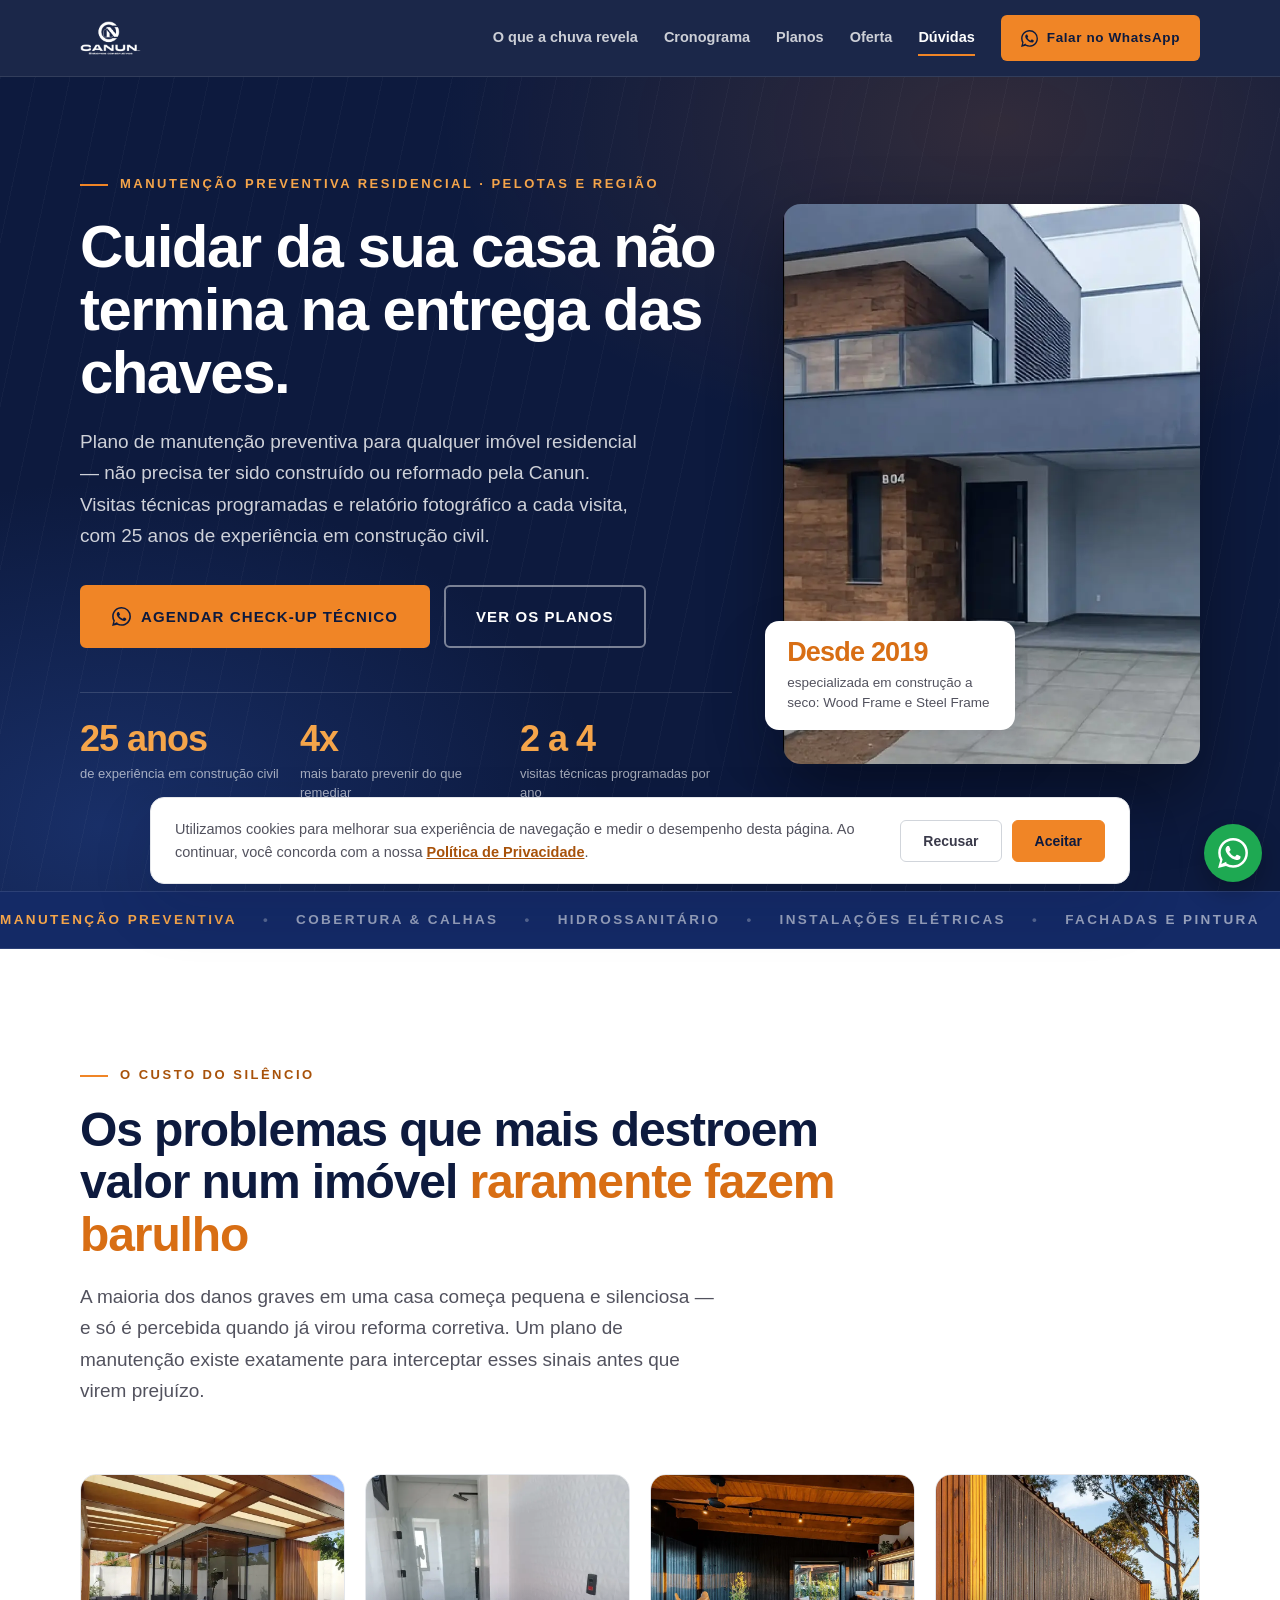
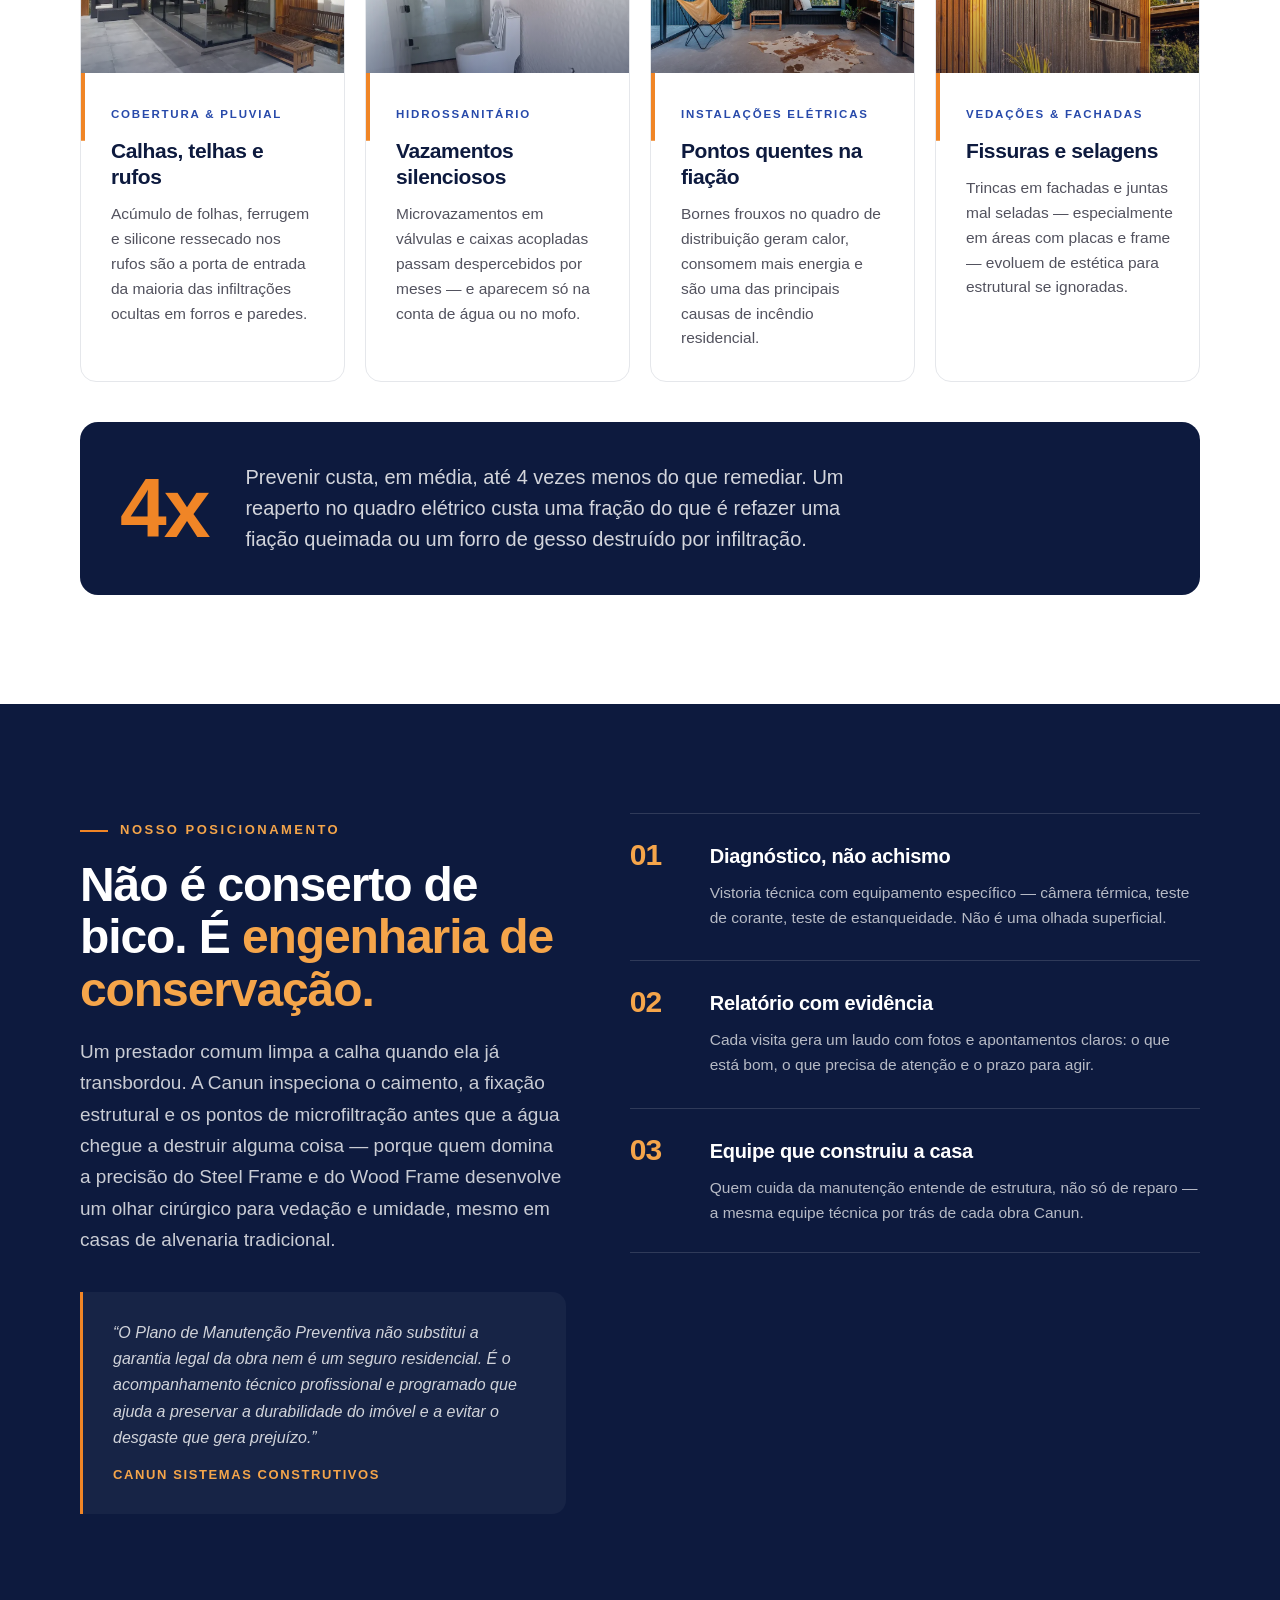
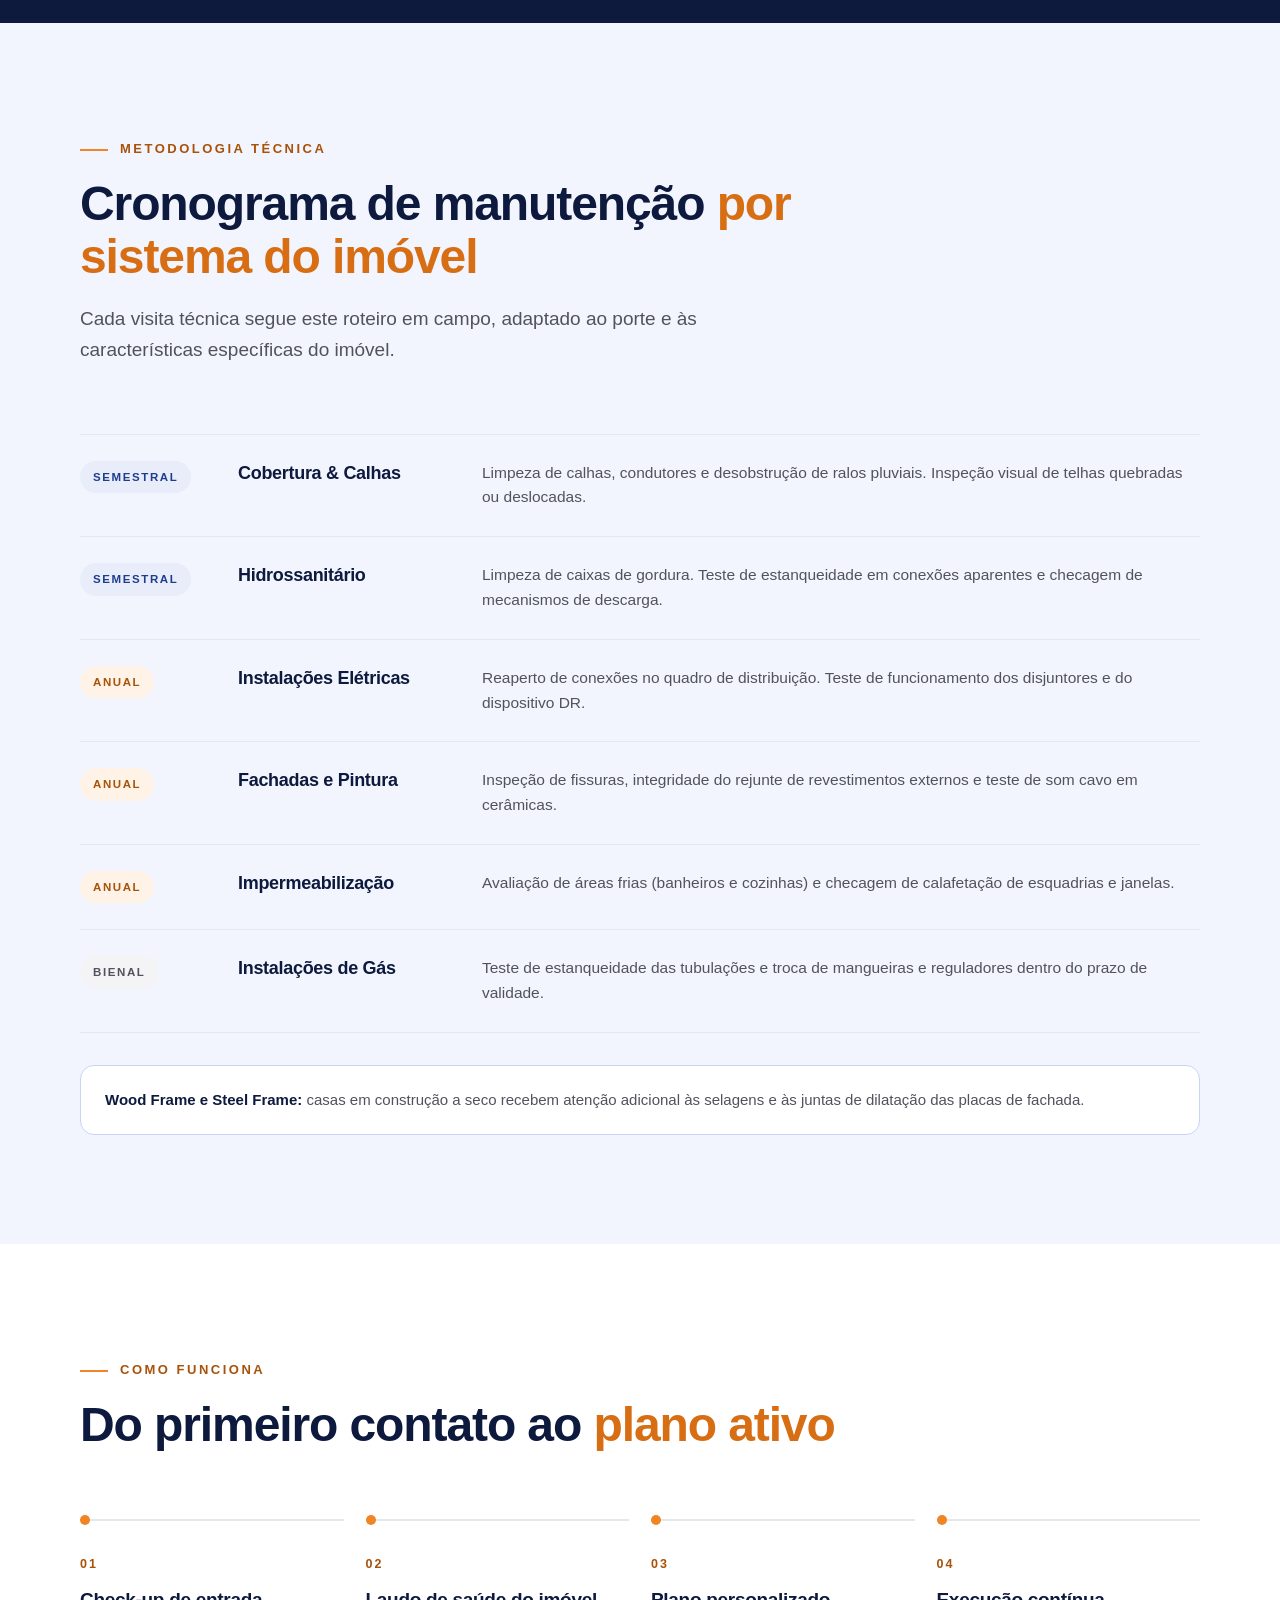
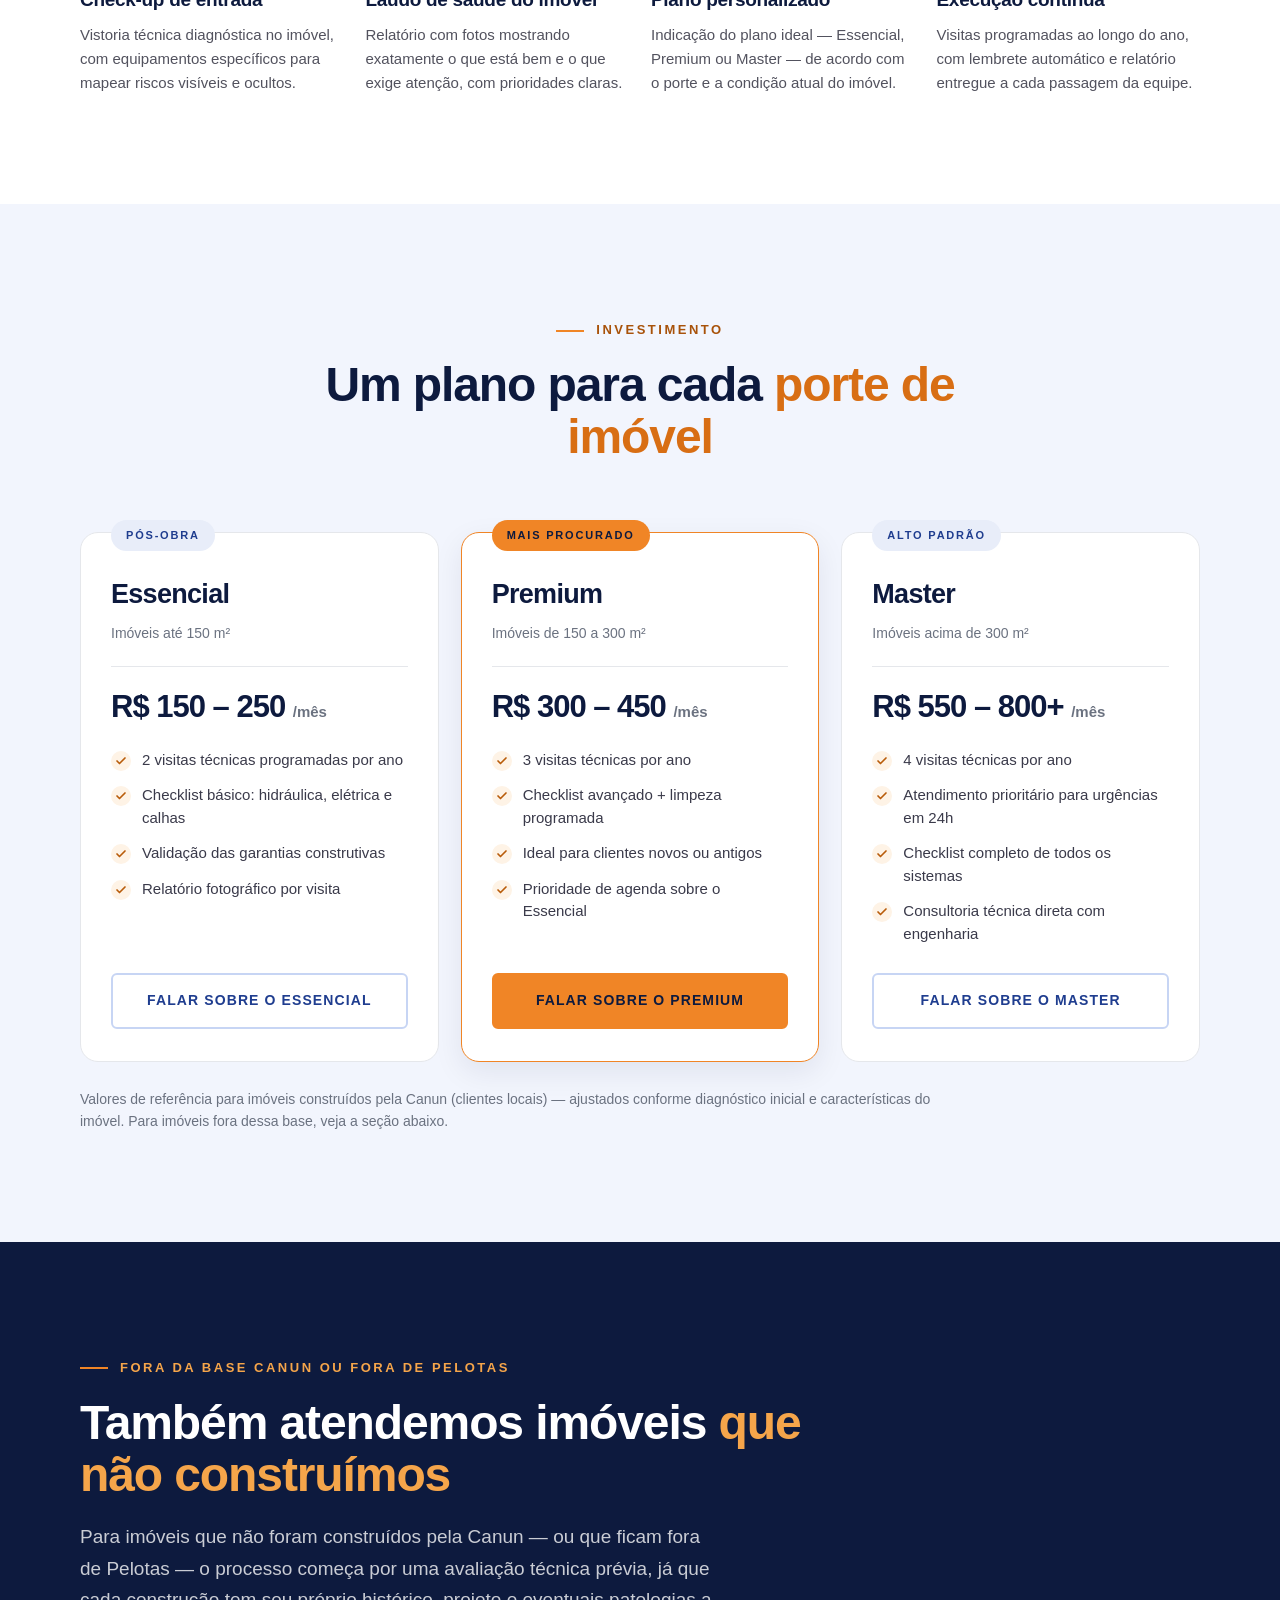
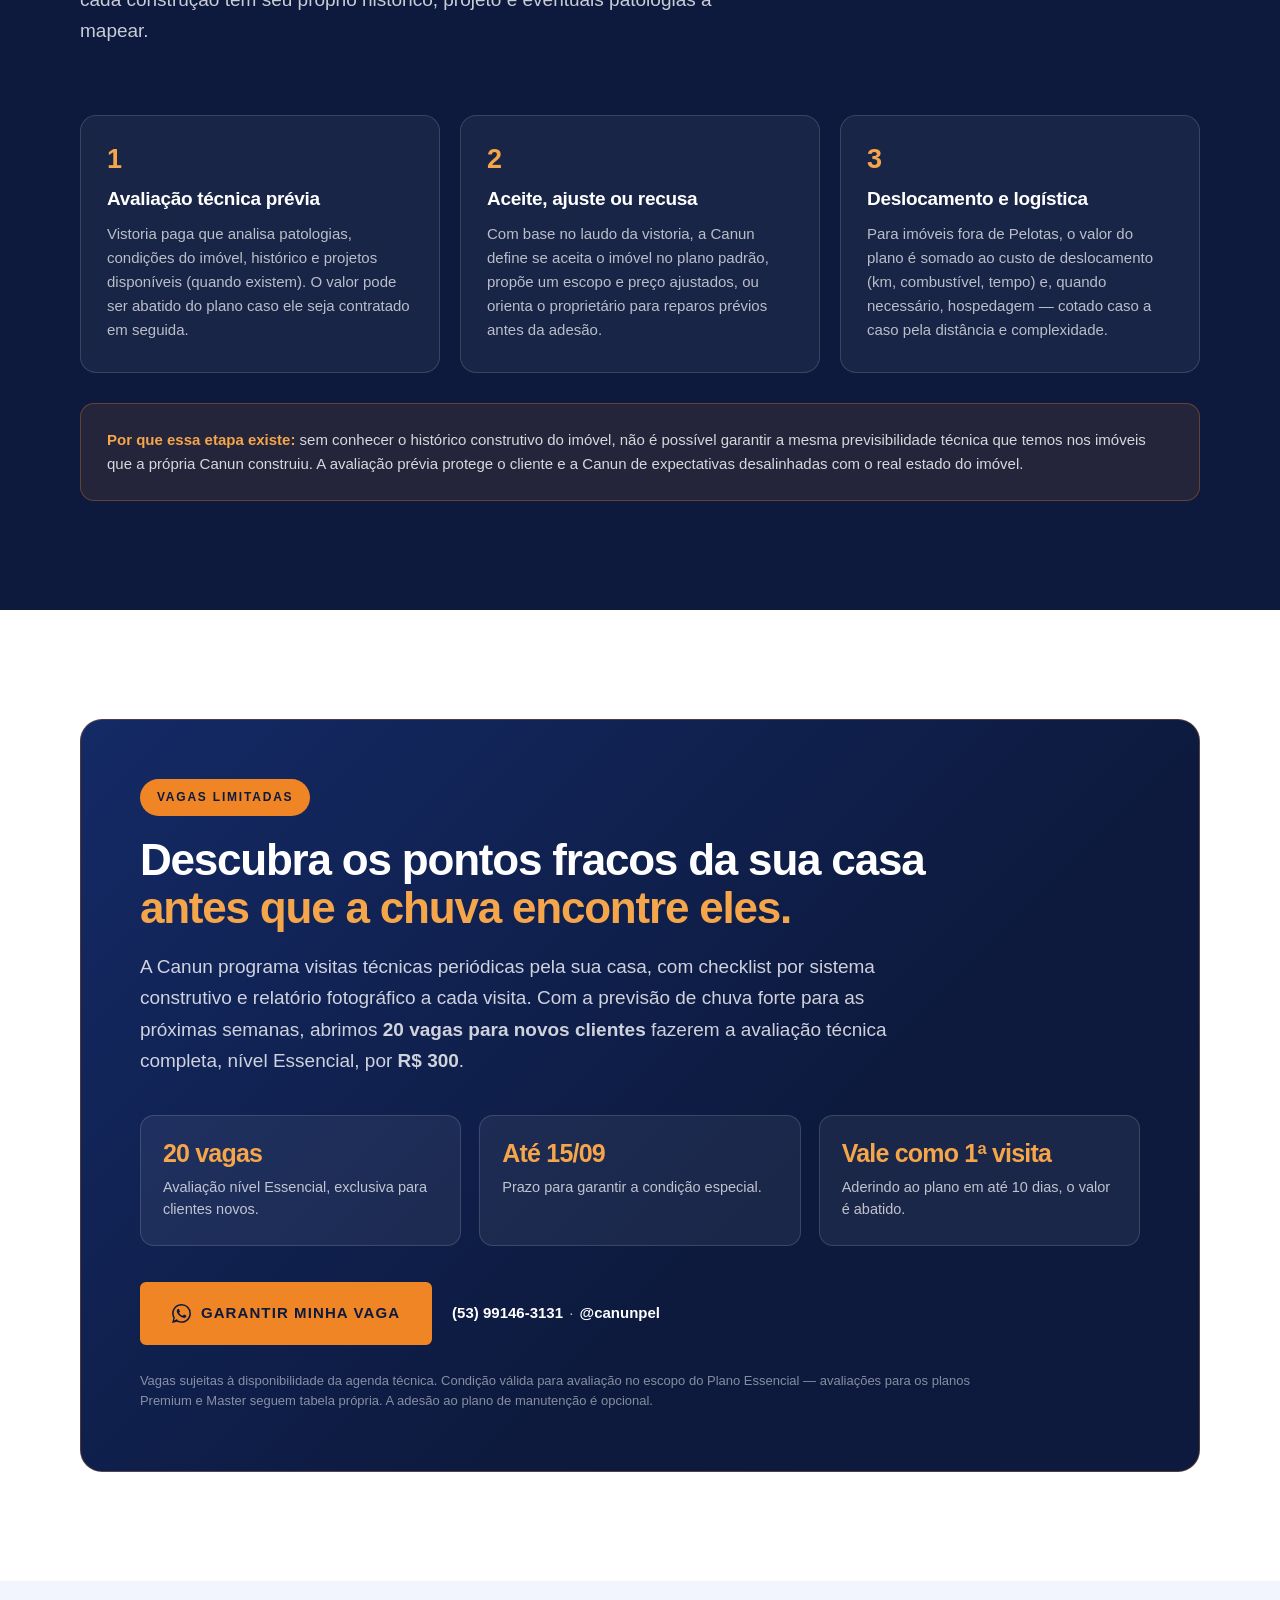
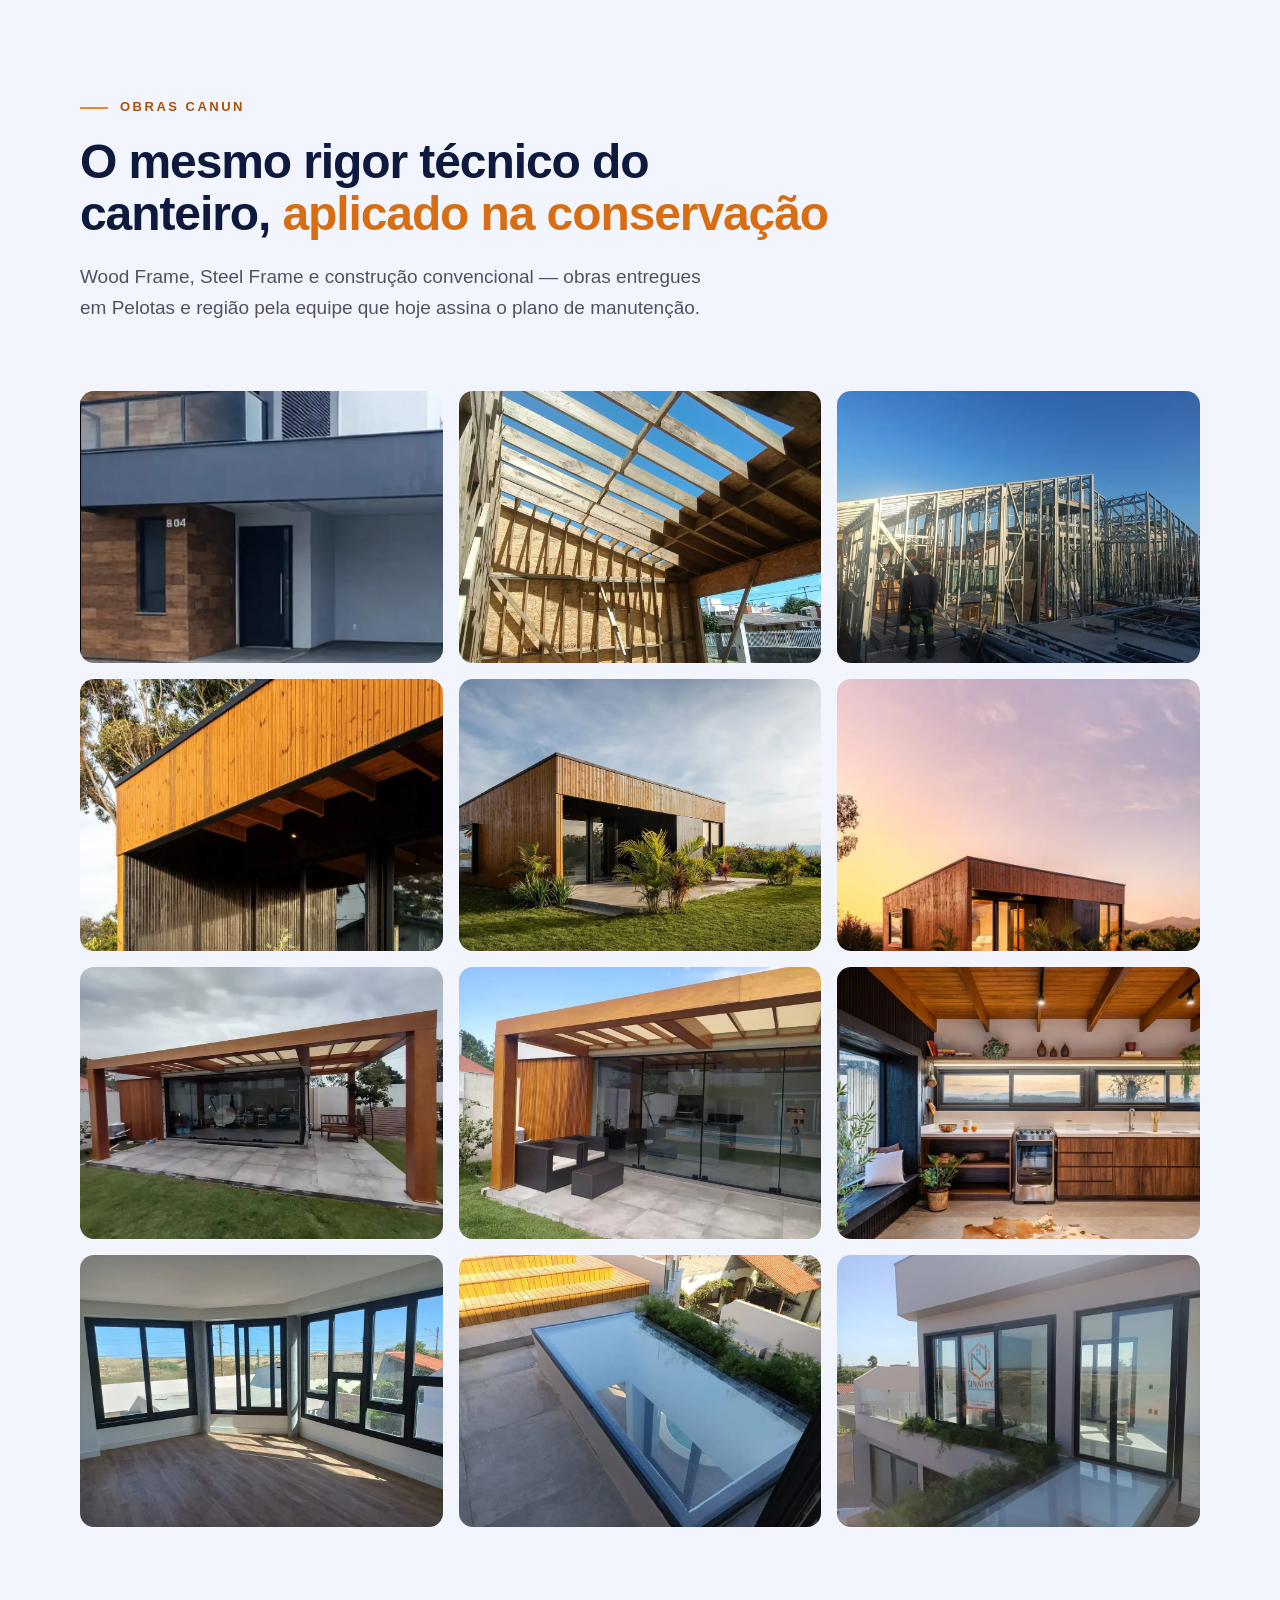
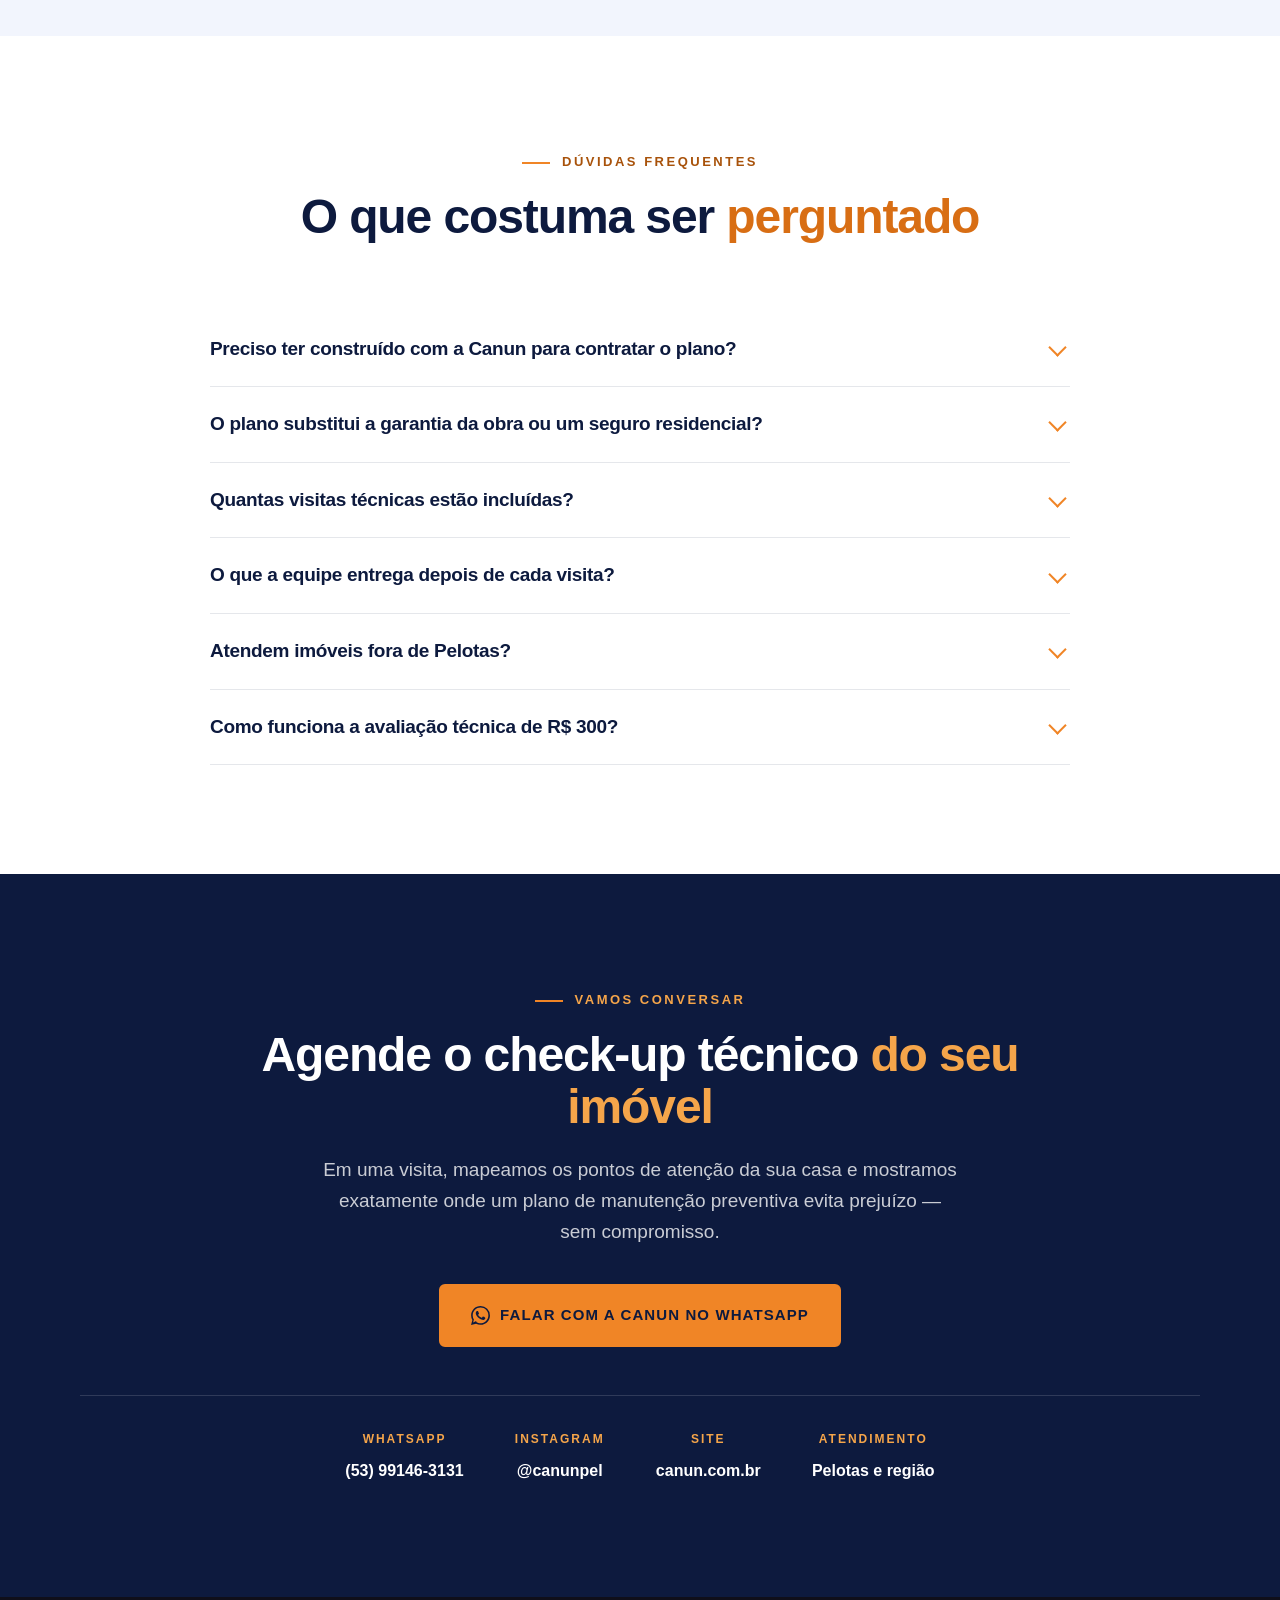
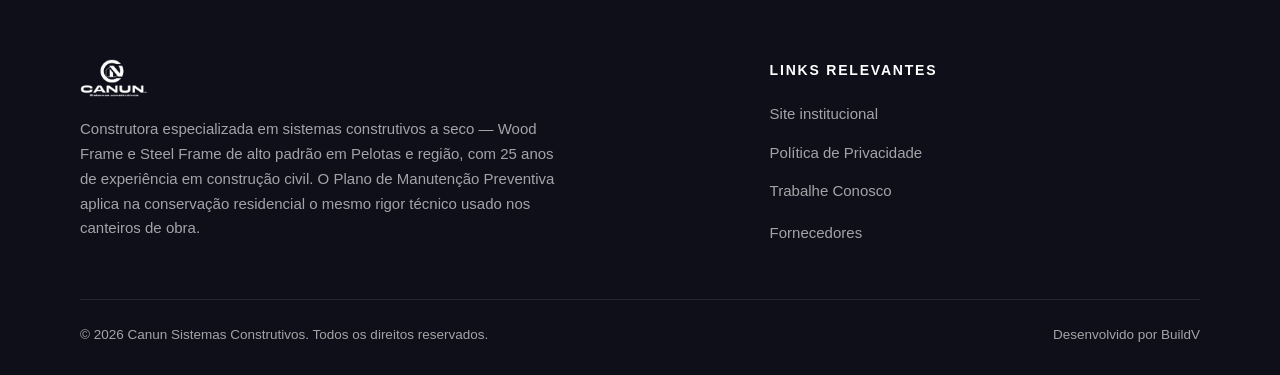
==== deploy-vercel/index.html @ fee23304 "mark-III" ====
<!DOCTYPE html>
<html lang="pt-BR">
<head>
<meta charset="UTF-8">
<meta name="viewport" content="width=device-width, initial-scale=1.0">
<title>Manutenção Preventiva Residencial | Canun Sistemas Construtivos — Pelotas/RS</title>
<meta name="description" content="Plano de manutenção preventiva residencial em Pelotas e região: visitas técnicas programadas, checklist por sistema construtivo e relatório fotográfico a cada visita. Para qualquer imóvel — construído pela Canun ou não.">
<link rel="canonical" href="https://canun.com.br/manutencao-preventiva/">
<meta name="robots" content="index, follow">
<meta property="og:type" content="website">
<meta property="og:title" content="Manutenção Preventiva Residencial | Canun Sistemas Construtivos">
<meta property="og:description" content="Cuidar da sua casa não termina na entrega das chaves. Visitas técnicas programadas e relatório fotográfico a cada visita, com 25 anos de experiência em construção civil.">
<meta property="og:image" content="assets/img/hero-casa-moderna.webp">
<meta property="og:locale" content="pt_BR">
<meta name="theme-color" content="#0D1A3E">
<link rel="icon" href="assets/logo_canun.png">
<link rel="stylesheet" href="styles.css?v=1">
<!-- ⚠️ PENDÊNCIA: GTM da LP. Confirmar com o cliente se usa o mesmo container do site
     institucional (GTM-WD7GJQPC) ou um novo. Ver PROJETO.md → pendências. -->
</head>
<body>

<a class="skip-link" href="#conteudo">Pular para o conteúdo</a>

<div class="scroll-progress" id="scrollProgress"></div>

<!-- ============================ HEADER ============================ -->
<header class="header">
  <div class="container header__inner">
    <a href="#top" class="header__logo" aria-label="Canun Sistemas Construtivos — início da página">
      <img src="assets/logo_canun_white.png" alt="Canun Sistemas Construtivos" width="150" height="34">
    </a>
    <nav class="nav" id="nav" aria-label="Navegação da página">
      <a href="#riscos">O que a chuva revela</a>
      <a href="#cronograma">Cronograma</a>
      <a href="#planos">Planos</a>
      <a href="#oferta">Oferta</a>
      <a href="#faq">Dúvidas</a>
    </nav>
    <a class="header__cta" href="https://wa.me/5553991463131?text=Ol%C3%A1%2C%20quero%20saber%20mais%20sobre%20o%20Plano%20de%20Manuten%C3%A7%C3%A3o%20Preventiva%20da%20Canun." target="_blank" rel="noopener">
      <svg viewBox="0 0 24 24" fill="currentColor" aria-hidden="true"><path d="M.057 24l1.687-6.163a11.867 11.867 0 01-1.587-5.945C.16 5.335 5.495 0 12.05 0a11.82 11.82 0 018.413 3.488 11.82 11.82 0 013.48 8.414c-.003 6.557-5.338 11.892-11.893 11.892a11.9 11.9 0 01-5.688-1.448L.057 24zm6.597-3.807c1.676.995 3.276 1.591 5.392 1.592 5.448 0 9.886-4.434 9.889-9.885.002-5.462-4.415-9.89-9.881-9.892-5.452 0-9.887 4.434-9.889 9.884a9.86 9.86 0 001.51 5.26l-.999 3.648 3.978-1.715zm11.387-5.464c-.074-.124-.272-.198-.57-.347-.297-.149-1.758-.868-2.031-.967-.272-.099-.47-.149-.669.149-.198.297-.768.967-.941 1.165-.173.198-.347.223-.644.074-.297-.149-1.255-.462-2.39-1.475-.883-.788-1.48-1.761-1.653-2.059-.173-.297-.018-.458.13-.606.134-.133.297-.347.446-.521.151-.172.2-.296.3-.495.099-.198.05-.372-.025-.521-.075-.148-.669-1.611-.916-2.206-.242-.579-.487-.501-.669-.51l-.57-.01c-.198 0-.52.074-.792.372s-1.04 1.016-1.04 2.479 1.065 2.876 1.213 3.074c.149.198 2.095 3.2 5.076 4.487.709.306 1.263.489 1.694.626.712.226 1.36.194 1.872.118.571-.085 1.758-.719 2.006-1.413.248-.695.248-1.29.173-1.414z"/></svg>
      Falar no WhatsApp
    </a>
    <button class="burger" id="burger" aria-label="Abrir menu" aria-expanded="false" aria-controls="mobileMenu"><span></span><span></span><span></span></button>
  </div>
</header>

<div class="menu-backdrop" id="menuBackdrop" hidden></div>
<nav class="mobile-menu" id="mobileMenu" aria-label="Menu mobile">
  <a href="#riscos">O que a chuva revela</a>
  <a href="#cronograma">Cronograma técnico</a>
  <a href="#processo">Como funciona</a>
  <a href="#planos">Planos</a>
  <a href="#oferta">Oferta</a>
  <a href="#obras">Obras</a>
  <a href="#faq">Dúvidas</a>
  <a class="btn btn--primary" href="https://wa.me/5553991463131?text=Ol%C3%A1%2C%20quero%20saber%20mais%20sobre%20o%20Plano%20de%20Manuten%C3%A7%C3%A3o%20Preventiva%20da%20Canun." target="_blank" rel="noopener">
    <svg viewBox="0 0 24 24" fill="currentColor" aria-hidden="true"><path d="M.057 24l1.687-6.163a11.867 11.867 0 01-1.587-5.945C.16 5.335 5.495 0 12.05 0a11.82 11.82 0 018.413 3.488 11.82 11.82 0 013.48 8.414c-.003 6.557-5.338 11.892-11.893 11.892a11.9 11.9 0 01-5.688-1.448L.057 24zm6.597-3.807c1.676.995 3.276 1.591 5.392 1.592 5.448 0 9.886-4.434 9.889-9.885.002-5.462-4.415-9.89-9.881-9.892-5.452 0-9.887 4.434-9.889 9.884a9.86 9.86 0 001.51 5.26l-.999 3.648 3.978-1.715zm11.387-5.464c-.074-.124-.272-.198-.57-.347-.297-.149-1.758-.868-2.031-.967-.272-.099-.47-.149-.669.149-.198.297-.768.967-.941 1.165-.173.198-.347.223-.644.074-.297-.149-1.255-.462-2.39-1.475-.883-.788-1.48-1.761-1.653-2.059-.173-.297-.018-.458.13-.606.134-.133.297-.347.446-.521.151-.172.2-.296.3-.495.099-.198.05-.372-.025-.521-.075-.148-.669-1.611-.916-2.206-.242-.579-.487-.501-.669-.51l-.57-.01c-.198 0-.52.074-.792.372s-1.04 1.016-1.04 2.479 1.065 2.876 1.213 3.074c.149.198 2.095 3.2 5.076 4.487.709.306 1.263.489 1.694.626.712.226 1.36.194 1.872.118.571-.085 1.758-.719 2.006-1.413.248-.695.248-1.29.173-1.414z"/></svg>
    Falar no WhatsApp
  </a>
</nav>

<main id="conteudo">

<!-- ============================ HERO ============================ -->
<section class="hero" id="top">
  <div class="hero__rain" aria-hidden="true"></div>
  <div class="container hero__inner">
    <div class="hero__content">
      <span class="eyebrow reveal">Manutenção Preventiva Residencial · Pelotas e Região</span>
      <h1 class="reveal" data-delay="1">Cuidar da sua casa <span class="accent">não termina na entrega das chaves.</span></h1>
      <p class="hero__sub reveal" data-delay="2">Plano de manutenção preventiva para qualquer imóvel residencial — não precisa ter sido construído ou reformado pela Canun. Visitas técnicas programadas e relatório fotográfico a cada visita, com 25 anos de experiência em construção civil.</p>
      <div class="hero__actions reveal" data-delay="3">
        <a class="btn btn--primary btn--lg" href="https://wa.me/5553991463131?text=Ol%C3%A1%2C%20quero%20agendar%20o%20check-up%20t%C3%A9cnico%20do%20meu%20im%C3%B3vel%20com%20a%20Canun." target="_blank" rel="noopener">
          <svg viewBox="0 0 24 24" fill="currentColor" aria-hidden="true"><path d="M.057 24l1.687-6.163a11.867 11.867 0 01-1.587-5.945C.16 5.335 5.495 0 12.05 0a11.82 11.82 0 018.413 3.488 11.82 11.82 0 013.48 8.414c-.003 6.557-5.338 11.892-11.893 11.892a11.9 11.9 0 01-5.688-1.448L.057 24zm6.597-3.807c1.676.995 3.276 1.591 5.392 1.592 5.448 0 9.886-4.434 9.889-9.885.002-5.462-4.415-9.89-9.881-9.892-5.452 0-9.887 4.434-9.889 9.884a9.86 9.86 0 001.51 5.26l-.999 3.648 3.978-1.715zm11.387-5.464c-.074-.124-.272-.198-.57-.347-.297-.149-1.758-.868-2.031-.967-.272-.099-.47-.149-.669.149-.198.297-.768.967-.941 1.165-.173.198-.347.223-.644.074-.297-.149-1.255-.462-2.39-1.475-.883-.788-1.48-1.761-1.653-2.059-.173-.297-.018-.458.13-.606.134-.133.297-.347.446-.521.151-.172.2-.296.3-.495.099-.198.05-.372-.025-.521-.075-.148-.669-1.611-.916-2.206-.242-.579-.487-.501-.669-.51l-.57-.01c-.198 0-.52.074-.792.372s-1.04 1.016-1.04 2.479 1.065 2.876 1.213 3.074c.149.198 2.095 3.2 5.076 4.487.709.306 1.263.489 1.694.626.712.226 1.36.194 1.872.118.571-.085 1.758-.719 2.006-1.413.248-.695.248-1.29.173-1.414z"/></svg>
          Agendar check-up técnico
        </a>
        <a class="btn btn--ghost btn--lg" href="#planos">Ver os planos</a>
      </div>
      <div class="hero__metrics reveal" data-delay="4">
        <div class="metric"><b>25 anos</b><span>de experiência em construção civil</span></div>
        <div class="metric"><b>4x</b><span>mais barato prevenir do que remediar</span></div>
        <div class="metric"><b>2 a 4</b><span>visitas técnicas programadas por ano</span></div>
      </div>
    </div>
    <div class="hero__media reveal" data-delay="2">
      <img src="assets/img/hero-casa-moderna.webp" alt="Residência de alto padrão entregue pela Canun em Pelotas, com fachada em madeira e concreto" width="796" height="1250" fetchpriority="high" decoding="async">
      <div class="hero__badge">
        <b>Desde 2019</b>
        <span>especializada em construção a seco: Wood Frame e Steel Frame</span>
      </div>
    </div>
  </div>
</section>

<!-- ============================ MARQUEE ============================ -->
<div class="marquee" aria-hidden="true">
  <div class="marquee__track">
    <span class="solid">Manutenção Preventiva</span><span class="dot">•</span><span>Cobertura &amp; Calhas</span><span class="dot">•</span><span>Hidrossanitário</span><span class="dot">•</span><span>Instalações Elétricas</span><span class="dot">•</span><span>Fachadas e Pintura</span><span class="dot">•</span><span>Impermeabilização</span><span class="dot">•</span><span>Instalações de Gás</span><span class="dot">•</span>
    <span class="solid">Manutenção Preventiva</span><span class="dot">•</span><span>Cobertura &amp; Calhas</span><span class="dot">•</span><span>Hidrossanitário</span><span class="dot">•</span><span>Instalações Elétricas</span><span class="dot">•</span><span>Fachadas e Pintura</span><span class="dot">•</span><span>Impermeabilização</span><span class="dot">•</span><span>Instalações de Gás</span><span class="dot">•</span>
  </div>
</div>

<!-- ============================ RISCOS (1) ============================ -->
<section class="section" id="riscos">
  <div class="container">
    <div class="section-head reveal">
      <span class="eyebrow">O custo do silêncio</span>
      <h2 class="h2">Os problemas que mais destroem valor num imóvel <span class="accent">raramente fazem barulho</span></h2>
      <p class="lead">A maioria dos danos graves em uma casa começa pequena e silenciosa — e só é percebida quando já virou reforma corretiva. Um plano de manutenção existe exatamente para interceptar esses sinais antes que virem prejuízo.</p>
    </div>
    <div class="risk-grid">
      <article class="risk reveal">
        <div class="risk__media"><img src="assets/img/risco-cobertura.webp" alt="Cobertura com estrutura de vigas aparentes e telhado translúcido em obra da Canun" loading="lazy" decoding="async" width="900" height="675"></div>
        <div class="risk__body">
          <span class="risk__tag">Cobertura &amp; Pluvial</span>
          <h3>Calhas, telhas e rufos</h3>
          <p>Acúmulo de folhas, ferrugem e silicone ressecado nos rufos são a porta de entrada da maioria das infiltrações ocultas em forros e paredes.</p>
        </div>
      </article>
      <article class="risk reveal" data-delay="1">
        <div class="risk__media"><img src="assets/img/risco-hidrossanitario.webp" alt="Banheiro em obra entregue pela Canun — área fria sujeita a microvazamentos" loading="lazy" decoding="async" width="900" height="675"></div>
        <div class="risk__body">
          <span class="risk__tag">Hidrossanitário</span>
          <h3>Vazamentos silenciosos</h3>
          <p>Microvazamentos em válvulas e caixas acopladas passam despercebidos por meses — e aparecem só na conta de água ou no mofo.</p>
        </div>
      </article>
      <article class="risk reveal" data-delay="2">
        <div class="risk__media"><img src="assets/img/risco-eletrica.webp" alt="Forro de madeira com trilho de iluminação em residência entregue pela Canun" loading="lazy" decoding="async" width="900" height="675"></div>
        <div class="risk__body">
          <span class="risk__tag">Instalações Elétricas</span>
          <h3>Pontos quentes na fiação</h3>
          <p>Bornes frouxos no quadro de distribuição geram calor, consomem mais energia e são uma das principais causas de incêndio residencial.</p>
        </div>
      </article>
      <article class="risk reveal" data-delay="3">
        <div class="risk__media"><img src="assets/img/risco-fachada.webp" alt="Fachada ripada em madeira com juntas e selagens expostas ao tempo" loading="lazy" decoding="async" width="900" height="675"></div>
        <div class="risk__body">
          <span class="risk__tag">Vedações &amp; Fachadas</span>
          <h3>Fissuras e selagens</h3>
          <p>Trincas em fachadas e juntas mal seladas — especialmente em áreas com placas e frame — evoluem de estética para estrutural se ignoradas.</p>
        </div>
      </article>
    </div>
    <div class="stat-band reveal">
      <span class="stat-band__num" data-count="4" data-suffix="x">4x</span>
      <p>Prevenir custa, em média, até 4 vezes menos do que remediar. Um reaperto no quadro elétrico custa uma fração do que é refazer uma fiação queimada ou um forro de gesso destruído por infiltração.</p>
    </div>
  </div>
</section>

<!-- ============================ POSICIONAMENTO (2) ============================ -->
<section class="section section--dark" id="posicionamento">
  <div class="container">
    <div class="pos-layout">
      <div class="reveal">
        <span class="eyebrow">Nosso posicionamento</span>
        <h2 class="h2">Não é conserto de bico. É <span class="accent">engenharia de conservação.</span></h2>
        <p class="lead">Um prestador comum limpa a calha quando ela já transbordou. A Canun inspeciona o caimento, a fixação estrutural e os pontos de microfiltração antes que a água chegue a destruir alguma coisa — porque quem domina a precisão do Steel Frame e do Wood Frame desenvolve um olhar cirúrgico para vedação e umidade, mesmo em casas de alvenaria tradicional.</p>
        <div class="quote">
          <p>“O Plano de Manutenção Preventiva não substitui a garantia legal da obra nem é um seguro residencial. É o acompanhamento técnico profissional e programado que ajuda a preservar a durabilidade do imóvel e a evitar o desgaste que gera prejuízo.”</p>
          <cite>Canun Sistemas Construtivos</cite>
        </div>
      </div>
      <div class="pos-list">
        <article class="pos-item reveal" data-delay="1">
          <span class="pos-item__num">01</span>
          <div>
            <h3>Diagnóstico, não achismo</h3>
            <p>Vistoria técnica com equipamento específico — câmera térmica, teste de corante, teste de estanqueidade. Não é uma olhada superficial.</p>
          </div>
        </article>
        <article class="pos-item reveal" data-delay="2">
          <span class="pos-item__num">02</span>
          <div>
            <h3>Relatório com evidência</h3>
            <p>Cada visita gera um laudo com fotos e apontamentos claros: o que está bom, o que precisa de atenção e o prazo para agir.</p>
          </div>
        </article>
        <article class="pos-item reveal" data-delay="3">
          <span class="pos-item__num">03</span>
          <div>
            <h3>Equipe que construiu a casa</h3>
            <p>Quem cuida da manutenção entende de estrutura, não só de reparo — a mesma equipe técnica por trás de cada obra Canun.</p>
          </div>
        </article>
      </div>
    </div>
  </div>
</section>

<!-- ============================ CRONOGRAMA (3) ============================ -->
<section class="section section--alt" id="cronograma">
  <div class="container">
    <div class="section-head reveal">
      <span class="eyebrow">Metodologia técnica</span>
      <h2 class="h2">Cronograma de manutenção <span class="accent">por sistema do imóvel</span></h2>
      <p class="lead">Cada visita técnica segue este roteiro em campo, adaptado ao porte e às características específicas do imóvel.</p>
    </div>

    <div class="crono">
      <div class="crono__row reveal">
        <div><span class="crono__freq" data-freq="semestral">Semestral</span></div>
        <h3 class="crono__sys">Cobertura &amp; Calhas</h3>
        <p class="crono__act">Limpeza de calhas, condutores e desobstrução de ralos pluviais. Inspeção visual de telhas quebradas ou deslocadas.</p>
      </div>
      <div class="crono__row reveal">
        <div><span class="crono__freq" data-freq="semestral">Semestral</span></div>
        <h3 class="crono__sys">Hidrossanitário</h3>
        <p class="crono__act">Limpeza de caixas de gordura. Teste de estanqueidade em conexões aparentes e checagem de mecanismos de descarga.</p>
      </div>
      <div class="crono__row reveal">
        <div><span class="crono__freq" data-freq="anual">Anual</span></div>
        <h3 class="crono__sys">Instalações Elétricas</h3>
        <p class="crono__act">Reaperto de conexões no quadro de distribuição. Teste de funcionamento dos disjuntores e do dispositivo DR.</p>
      </div>
      <div class="crono__row reveal">
        <div><span class="crono__freq" data-freq="anual">Anual</span></div>
        <h3 class="crono__sys">Fachadas e Pintura</h3>
        <p class="crono__act">Inspeção de fissuras, integridade do rejunte de revestimentos externos e teste de som cavo em cerâmicas.</p>
      </div>
      <div class="crono__row reveal">
        <div><span class="crono__freq" data-freq="anual">Anual</span></div>
        <h3 class="crono__sys">Impermeabilização</h3>
        <p class="crono__act">Avaliação de áreas frias (banheiros e cozinhas) e checagem de calafetação de esquadrias e janelas.</p>
      </div>
      <div class="crono__row reveal">
        <div><span class="crono__freq" data-freq="bienal">Bienal</span></div>
        <h3 class="crono__sys">Instalações de Gás</h3>
        <p class="crono__act">Teste de estanqueidade das tubulações e troca de mangueiras e reguladores dentro do prazo de validade.</p>
      </div>
    </div>

    <p class="crono__note reveal"><strong>Wood Frame e Steel Frame:</strong> casas em construção a seco recebem atenção adicional às selagens e às juntas de dilatação das placas de fachada.</p>
  </div>
</section>

<!-- ============================ PROCESSO (4) ============================ -->
<section class="section" id="processo">
  <div class="container">
    <div class="section-head reveal">
      <span class="eyebrow">Como funciona</span>
      <h2 class="h2">Do primeiro contato ao <span class="accent">plano ativo</span></h2>
    </div>
    <div class="steps">
      <article class="step reveal">
        <span class="step__num">01</span>
        <h3>Check-up de entrada</h3>
        <p>Vistoria técnica diagnóstica no imóvel, com equipamentos específicos para mapear riscos visíveis e ocultos.</p>
      </article>
      <article class="step reveal" data-delay="1">
        <span class="step__num">02</span>
        <h3>Laudo de saúde do imóvel</h3>
        <p>Relatório com fotos mostrando exatamente o que está bem e o que exige atenção, com prioridades claras.</p>
      </article>
      <article class="step reveal" data-delay="2">
        <span class="step__num">03</span>
        <h3>Plano personalizado</h3>
        <p>Indicação do plano ideal — Essencial, Premium ou Master — de acordo com o porte e a condição atual do imóvel.</p>
      </article>
      <article class="step reveal" data-delay="3">
        <span class="step__num">04</span>
        <h3>Execução contínua</h3>
        <p>Visitas programadas ao longo do ano, com lembrete automático e relatório entregue a cada passagem da equipe.</p>
      </article>
    </div>
  </div>
</section>

<!-- ============================ PLANOS (5) ============================ -->
<section class="section section--alt" id="planos">
  <div class="container">
    <div class="section-head is-centered reveal">
      <span class="eyebrow is-centered">Investimento</span>
      <h2 class="h2">Um plano para cada <span class="accent">porte de imóvel</span></h2>
    </div>
    <div class="plans">
      <article class="plan reveal">
        <span class="plan__badge">Pós-obra</span>
        <h3>Essencial</h3>
        <p class="plan__size">Imóveis até 150 m²</p>
        <p class="plan__price">R$ 150 – 250 <small>/mês</small></p>
        <ul>
          <li><span class="tick" aria-hidden="true"><svg viewBox="0 0 24 24" fill="none" stroke="currentColor" stroke-width="3.4" stroke-linecap="round" stroke-linejoin="round"><path d="M20 6 9 17l-5-5"/></svg></span><span>2 visitas técnicas programadas por ano</span></li>
          <li><span class="tick" aria-hidden="true"><svg viewBox="0 0 24 24" fill="none" stroke="currentColor" stroke-width="3.4" stroke-linecap="round" stroke-linejoin="round"><path d="M20 6 9 17l-5-5"/></svg></span><span>Checklist básico: hidráulica, elétrica e calhas</span></li>
          <li><span class="tick" aria-hidden="true"><svg viewBox="0 0 24 24" fill="none" stroke="currentColor" stroke-width="3.4" stroke-linecap="round" stroke-linejoin="round"><path d="M20 6 9 17l-5-5"/></svg></span><span>Validação das garantias construtivas</span></li>
          <li><span class="tick" aria-hidden="true"><svg viewBox="0 0 24 24" fill="none" stroke="currentColor" stroke-width="3.4" stroke-linecap="round" stroke-linejoin="round"><path d="M20 6 9 17l-5-5"/></svg></span><span>Relatório fotográfico por visita</span></li>
        </ul>
        <a class="btn btn--outline" href="https://wa.me/5553991463131?text=Ol%C3%A1%2C%20tenho%20interesse%20no%20Plano%20Essencial%20de%20Manuten%C3%A7%C3%A3o%20Preventiva." target="_blank" rel="noopener">Falar sobre o Essencial</a>
      </article>

      <article class="plan plan--featured reveal" data-delay="1">
        <span class="plan__badge">Mais procurado</span>
        <h3>Premium</h3>
        <p class="plan__size">Imóveis de 150 a 300 m²</p>
        <p class="plan__price">R$ 300 – 450 <small>/mês</small></p>
        <ul>
          <li><span class="tick" aria-hidden="true"><svg viewBox="0 0 24 24" fill="none" stroke="currentColor" stroke-width="3.4" stroke-linecap="round" stroke-linejoin="round"><path d="M20 6 9 17l-5-5"/></svg></span><span>3 visitas técnicas por ano</span></li>
          <li><span class="tick" aria-hidden="true"><svg viewBox="0 0 24 24" fill="none" stroke="currentColor" stroke-width="3.4" stroke-linecap="round" stroke-linejoin="round"><path d="M20 6 9 17l-5-5"/></svg></span><span>Checklist avançado + limpeza programada</span></li>
          <li><span class="tick" aria-hidden="true"><svg viewBox="0 0 24 24" fill="none" stroke="currentColor" stroke-width="3.4" stroke-linecap="round" stroke-linejoin="round"><path d="M20 6 9 17l-5-5"/></svg></span><span>Ideal para clientes novos ou antigos</span></li>
          <li><span class="tick" aria-hidden="true"><svg viewBox="0 0 24 24" fill="none" stroke="currentColor" stroke-width="3.4" stroke-linecap="round" stroke-linejoin="round"><path d="M20 6 9 17l-5-5"/></svg></span><span>Prioridade de agenda sobre o Essencial</span></li>
        </ul>
        <a class="btn btn--primary" href="https://wa.me/5553991463131?text=Ol%C3%A1%2C%20tenho%20interesse%20no%20Plano%20Premium%20de%20Manuten%C3%A7%C3%A3o%20Preventiva." target="_blank" rel="noopener">Falar sobre o Premium</a>
      </article>

      <article class="plan reveal" data-delay="2">
        <span class="plan__badge">Alto padrão</span>
        <h3>Master</h3>
        <p class="plan__size">Imóveis acima de 300 m²</p>
        <p class="plan__price">R$ 550 – 800+ <small>/mês</small></p>
        <ul>
          <li><span class="tick" aria-hidden="true"><svg viewBox="0 0 24 24" fill="none" stroke="currentColor" stroke-width="3.4" stroke-linecap="round" stroke-linejoin="round"><path d="M20 6 9 17l-5-5"/></svg></span><span>4 visitas técnicas por ano</span></li>
          <li><span class="tick" aria-hidden="true"><svg viewBox="0 0 24 24" fill="none" stroke="currentColor" stroke-width="3.4" stroke-linecap="round" stroke-linejoin="round"><path d="M20 6 9 17l-5-5"/></svg></span><span>Atendimento prioritário para urgências em 24h</span></li>
          <li><span class="tick" aria-hidden="true"><svg viewBox="0 0 24 24" fill="none" stroke="currentColor" stroke-width="3.4" stroke-linecap="round" stroke-linejoin="round"><path d="M20 6 9 17l-5-5"/></svg></span><span>Checklist completo de todos os sistemas</span></li>
          <li><span class="tick" aria-hidden="true"><svg viewBox="0 0 24 24" fill="none" stroke="currentColor" stroke-width="3.4" stroke-linecap="round" stroke-linejoin="round"><path d="M20 6 9 17l-5-5"/></svg></span><span>Consultoria técnica direta com engenharia</span></li>
        </ul>
        <a class="btn btn--outline" href="https://wa.me/5553991463131?text=Ol%C3%A1%2C%20tenho%20interesse%20no%20Plano%20Master%20de%20Manuten%C3%A7%C3%A3o%20Preventiva." target="_blank" rel="noopener">Falar sobre o Master</a>
      </article>
    </div>
    <p class="plans__note reveal">Valores de referência para imóveis construídos pela Canun (clientes locais) — ajustados conforme diagnóstico inicial e características do imóvel. Para imóveis fora dessa base, veja a seção abaixo.</p>
  </div>
</section>

<!-- ============================ FORA DA BASE (6) ============================ -->
<section class="section section--dark" id="fora-da-base">
  <div class="container">
    <div class="section-head reveal">
      <span class="eyebrow">Fora da base Canun ou fora de Pelotas</span>
      <h2 class="h2">Também atendemos imóveis <span class="accent">que não construímos</span></h2>
      <p class="lead">Para imóveis que não foram construídos pela Canun — ou que ficam fora de Pelotas — o processo começa por uma avaliação técnica prévia, já que cada construção tem seu próprio histórico, projeto e eventuais patologias a mapear.</p>
    </div>
    <div class="outside">
      <article class="outside__card reveal">
        <b>1</b>
        <h3>Avaliação técnica prévia</h3>
        <p>Vistoria paga que analisa patologias, condições do imóvel, histórico e projetos disponíveis (quando existem). O valor pode ser abatido do plano caso ele seja contratado em seguida.</p>
      </article>
      <article class="outside__card reveal" data-delay="1">
        <b>2</b>
        <h3>Aceite, ajuste ou recusa</h3>
        <p>Com base no laudo da vistoria, a Canun define se aceita o imóvel no plano padrão, propõe um escopo e preço ajustados, ou orienta o proprietário para reparos prévios antes da adesão.</p>
      </article>
      <article class="outside__card reveal" data-delay="2">
        <b>3</b>
        <h3>Deslocamento e logística</h3>
        <p>Para imóveis fora de Pelotas, o valor do plano é somado ao custo de deslocamento (km, combustível, tempo) e, quando necessário, hospedagem — cotado caso a caso pela distância e complexidade.</p>
      </article>
    </div>
    <p class="outside__why reveal"><strong>Por que essa etapa existe:</strong> sem conhecer o histórico construtivo do imóvel, não é possível garantir a mesma previsibilidade técnica que temos nos imóveis que a própria Canun construiu. A avaliação prévia protege o cliente e a Canun de expectativas desalinhadas com o real estado do imóvel.</p>
  </div>
</section>

<!-- ============================ OFERTA (7) ============================ -->
<section class="section" id="oferta">
  <div class="container">
    <div class="offer reveal">
      <span class="offer__flag">Vagas limitadas</span>
      <h2>Descubra os pontos fracos da sua casa <span class="accent">antes que a chuva encontre eles.</span></h2>
      <p class="offer__lead">A Canun programa visitas técnicas periódicas pela sua casa, com checklist por sistema construtivo e relatório fotográfico a cada visita. Com a previsão de chuva forte para as próximas semanas, abrimos <strong>20 vagas para novos clientes</strong> fazerem a avaliação técnica completa, nível Essencial, por <strong>R$ 300</strong>.</p>
      <div class="offer__grid">
        <div class="offer__card"><b>20 vagas</b><span>Avaliação nível Essencial, exclusiva para clientes novos.</span></div>
        <!-- ⚠️ PENDÊNCIA: a data 15/09 veio do material de campanha e já passou.
             Atualizar antes de publicar. -->
        <div class="offer__card"><b>Até 15/09</b><span>Prazo para garantir a condição especial.</span></div>
        <div class="offer__card"><b>Vale como 1ª visita</b><span>Aderindo ao plano em até 10 dias, o valor é abatido.</span></div>
      </div>
      <div class="offer__actions">
        <a class="btn btn--primary btn--lg" href="https://wa.me/5553991463131?text=Ol%C3%A1%2C%20quero%20garantir%20uma%20das%2020%20vagas%20da%20avalia%C3%A7%C3%A3o%20t%C3%A9cnica%20de%20R%24%20300." target="_blank" rel="noopener">
          <svg viewBox="0 0 24 24" fill="currentColor" aria-hidden="true"><path d="M.057 24l1.687-6.163a11.867 11.867 0 01-1.587-5.945C.16 5.335 5.495 0 12.05 0a11.82 11.82 0 018.413 3.488 11.82 11.82 0 013.48 8.414c-.003 6.557-5.338 11.892-11.893 11.892a11.9 11.9 0 01-5.688-1.448L.057 24zm6.597-3.807c1.676.995 3.276 1.591 5.392 1.592 5.448 0 9.886-4.434 9.889-9.885.002-5.462-4.415-9.89-9.881-9.892-5.452 0-9.887 4.434-9.889 9.884a9.86 9.86 0 001.51 5.26l-.999 3.648 3.978-1.715zm11.387-5.464c-.074-.124-.272-.198-.57-.347-.297-.149-1.758-.868-2.031-.967-.272-.099-.47-.149-.669.149-.198.297-.768.967-.941 1.165-.173.198-.347.223-.644.074-.297-.149-1.255-.462-2.39-1.475-.883-.788-1.48-1.761-1.653-2.059-.173-.297-.018-.458.13-.606.134-.133.297-.347.446-.521.151-.172.2-.296.3-.495.099-.198.05-.372-.025-.521-.075-.148-.669-1.611-.916-2.206-.242-.579-.487-.501-.669-.51l-.57-.01c-.198 0-.52.074-.792.372s-1.04 1.016-1.04 2.479 1.065 2.876 1.213 3.074c.149.198 2.095 3.2 5.076 4.487.709.306 1.263.489 1.694.626.712.226 1.36.194 1.872.118.571-.085 1.758-.719 2.006-1.413.248-.695.248-1.29.173-1.414z"/></svg>
          Garantir minha vaga
        </a>
        <p class="offer__contact"><a href="https://wa.me/5553991463131" target="_blank" rel="noopener">(53) 99146-3131</a> · <a href="https://www.instagram.com/canunpel/" target="_blank" rel="noopener">@canunpel</a></p>
      </div>
      <p class="offer__fine">Vagas sujeitas à disponibilidade da agenda técnica. Condição válida para avaliação no escopo do Plano Essencial — avaliações para os planos Premium e Master seguem tabela própria. A adesão ao plano de manutenção é opcional.</p>
    </div>
  </div>
</section>

<!-- ============================ OBRAS (8) ============================ -->
<section class="section section--alt" id="obras">
  <div class="container">
    <div class="section-head reveal">
      <span class="eyebrow">Obras Canun</span>
      <h2 class="h2">O mesmo rigor técnico do canteiro, <span class="accent">aplicado na conservação</span></h2>
      <p class="lead">Wood Frame, Steel Frame e construção convencional — obras entregues em Pelotas e região pela equipe que hoje assina o plano de manutenção.</p>
    </div>
    <div class="gallery" id="gallery">
      <button class="gal" type="button" data-index="0" aria-label="Ampliar foto: Residência de alto padrão em Pelotas/RS">
        <img src="assets/img/hero-casa-moderna.webp" alt="Residência de alto padrão entregue pela Canun, fachada em madeira e concreto" loading="lazy" decoding="async">
        <span class="gal__veil"><span>Residência de alto padrão · Pelotas/RS</span></span>
      </button>
      <button class="gal" type="button" data-index="1" aria-label="Ampliar foto: Cobertura em Wood Frame">
        <img src="assets/img/obra-woodframe-cobertura.webp" alt="Estrutura de cobertura em Wood Frame durante a execução da obra" loading="lazy" decoding="async">
        <span class="gal__veil"><span>Cobertura em Wood Frame</span></span>
      </button>
      <button class="gal" type="button" data-index="2" aria-label="Ampliar foto: Estrutura em Steel Frame">
        <img src="assets/img/obra-steelframe-estrutura.webp" alt="Estrutura metálica em Steel Frame montada em obra" loading="lazy" decoding="async">
        <span class="gal__veil"><span>Estrutura em Steel Frame</span></span>
      </button>
      <button class="gal" type="button" data-index="3" aria-label="Ampliar foto: Beiral e cobertura da Obra Xangrilá">
        <img src="assets/img/obra-xangrila-beiral.webp" alt="Beiral e cobertura em balanço da Obra Xangrilá, em Wood Frame" loading="lazy" decoding="async">
        <span class="gal__veil"><span>Beiral e cobertura · Obra Xangrilá</span></span>
      </button>
      <button class="gal" type="button" data-index="4" aria-label="Ampliar foto: Fachada em madeira da Obra Xangrilá">
        <img src="assets/img/obra-xangrila-fachada.webp" alt="Fachada em madeira da Obra Xangrilá entregue pela Canun" loading="lazy" decoding="async">
        <span class="gal__veil"><span>Fachada em madeira · Obra Xangrilá</span></span>
      </button>
      <button class="gal" type="button" data-index="5" aria-label="Ampliar foto: Obra Xangrilá ao entardecer">
        <img src="assets/img/obra-xangrila-entardecer.webp" alt="Obra Xangrilá ao entardecer, com fachada em madeira e cobertura plana" loading="lazy" decoding="async">
        <span class="gal__veil"><span>Obra Xangrilá ao entardecer</span></span>
      </button>
      <button class="gal" type="button" data-index="6" aria-label="Ampliar foto: Cobertura de pergolado da Edícula Steel Frame">
        <img src="assets/img/edicula-cobertura.webp" alt="Cobertura de pergolado em madeira da Edícula Steel Frame, em Arroio Pelotas" loading="lazy" decoding="async">
        <span class="gal__veil"><span>Cobertura de pergolado · Edícula Steel Frame</span></span>
      </button>
      <button class="gal" type="button" data-index="7" aria-label="Ampliar foto: Esquadrias e pergolado da Edícula Steel Frame">
        <img src="assets/img/edicula-pergolado-lateral.webp" alt="Área de lazer com pergolado e esquadrias de vidro da Edícula Steel Frame" loading="lazy" decoding="async">
        <span class="gal__veil"><span>Esquadrias e pergolado · Edícula Steel Frame</span></span>
      </button>
      <button class="gal" type="button" data-index="8" aria-label="Ampliar foto: Interior em construção a seco">
        <img src="assets/img/interior-cozinha-madeira.webp" alt="Interior de residência com cozinha em madeira e forro aparente" loading="lazy" decoding="async">
        <span class="gal__veil"><span>Interior em construção a seco</span></span>
      </button>
      <button class="gal" type="button" data-index="9" aria-label="Ampliar foto: Esquadrias amplas da Obra Cassino Beira Mar">
        <img src="assets/img/obra-cassino-esquadrias.webp" alt="Sala com esquadrias amplas na Obra Cassino Beira Mar" loading="lazy" decoding="async">
        <span class="gal__veil"><span>Esquadrias amplas · Obra Cassino Beira Mar</span></span>
      </button>
      <button class="gal" type="button" data-index="10" aria-label="Ampliar foto: Área externa da Obra Cassino Beira Mar">
        <img src="assets/img/obra-cassino-piscina.webp" alt="Área externa com piscina e deck da Obra Cassino Beira Mar" loading="lazy" decoding="async">
        <span class="gal__veil"><span>Área externa · Obra Cassino Beira Mar</span></span>
      </button>
      <button class="gal" type="button" data-index="11" aria-label="Ampliar foto: Fachada da Obra Cassino Beira Mar">
        <img src="assets/img/obra-cassino-fachada.webp" alt="Fachada com esquadrias amplas e jardim da Obra Cassino Beira Mar" loading="lazy" decoding="async">
        <span class="gal__veil"><span>Fachada e jardim · Obra Cassino Beira Mar</span></span>
      </button>
    </div>
  </div>
</section>

<!-- ============================ FAQ (9) ============================ -->
<section class="section" id="faq">
  <div class="container">
    <div class="section-head is-centered reveal">
      <span class="eyebrow is-centered">Dúvidas frequentes</span>
      <h2 class="h2">O que costuma ser <span class="accent">perguntado</span></h2>
    </div>
    <div class="faq reveal">
      <details>
        <summary>Preciso ter construído com a Canun para contratar o plano?</summary>
        <div class="faq__body">Não. O plano atende qualquer imóvel residencial da região — construído ou não pela Canun. Para imóveis fora da nossa base, o processo começa por uma avaliação técnica prévia, que mapeia patologias, condições e histórico do imóvel antes da adesão.</div>
      </details>
      <details>
        <summary>O plano substitui a garantia da obra ou um seguro residencial?</summary>
        <div class="faq__body">Não. O Plano de Manutenção Preventiva é um serviço de acompanhamento técnico programado — não é um seguro residencial e não substitui a garantia legal da construção, que segue as condições previstas em contrato e na legislação aplicável.</div>
      </details>
      <details>
        <summary>Quantas visitas técnicas estão incluídas?</summary>
        <div class="faq__body">Depende do plano: 2 visitas por ano no Essencial, 3 no Premium e 4 no Master. Cada visita segue o cronograma por sistema — cobertura, hidrossanitário, elétrica, fachadas, impermeabilização e gás — adaptado ao porte e às características do imóvel.</div>
      </details>
      <details>
        <summary>O que a equipe entrega depois de cada visita?</summary>
        <div class="faq__body">Um laudo com registro fotográfico e apontamentos claros: o que está bom, o que precisa de atenção e o prazo recomendado para agir. A vistoria usa equipamento específico — câmera térmica, teste de corante e teste de estanqueidade.</div>
      </details>
      <details>
        <summary>Atendem imóveis fora de Pelotas?</summary>
        <div class="faq__body">Sim. Nesses casos, o valor do plano é somado ao custo de deslocamento (km, combustível e tempo) e, quando necessário, hospedagem — cotado caso a caso conforme distância e complexidade do imóvel.</div>
      </details>
      <details>
        <summary>Como funciona a avaliação técnica de R$ 300?</summary>
        <div class="faq__body">É a avaliação completa de entrada, nível Essencial, aberta para 20 novos clientes durante a campanha da temporada de chuvas. Se você aderir a um plano em até 10 dias após a avaliação, o valor é abatido — ou seja, vale como a primeira visita do plano.</div>
      </details>
    </div>
  </div>
</section>

<!-- ============================ CTA FINAL (10) ============================ -->
<section class="section section--dark cta-final" id="contato">
  <div class="container">
    <span class="eyebrow is-centered reveal">Vamos conversar</span>
    <h2 class="h2 reveal" data-delay="1">Agende o check-up técnico <span class="accent">do seu imóvel</span></h2>
    <p class="lead reveal" data-delay="2">Em uma visita, mapeamos os pontos de atenção da sua casa e mostramos exatamente onde um plano de manutenção preventiva evita prejuízo — sem compromisso.</p>
    <a class="btn btn--primary btn--lg reveal" data-delay="3" href="https://wa.me/5553991463131?text=Ol%C3%A1%2C%20quero%20agendar%20o%20check-up%20t%C3%A9cnico%20do%20meu%20im%C3%B3vel%20com%20a%20Canun." target="_blank" rel="noopener">
      <svg viewBox="0 0 24 24" fill="currentColor" aria-hidden="true"><path d="M.057 24l1.687-6.163a11.867 11.867 0 01-1.587-5.945C.16 5.335 5.495 0 12.05 0a11.82 11.82 0 018.413 3.488 11.82 11.82 0 013.48 8.414c-.003 6.557-5.338 11.892-11.893 11.892a11.9 11.9 0 01-5.688-1.448L.057 24zm6.597-3.807c1.676.995 3.276 1.591 5.392 1.592 5.448 0 9.886-4.434 9.889-9.885.002-5.462-4.415-9.89-9.881-9.892-5.452 0-9.887 4.434-9.889 9.884a9.86 9.86 0 001.51 5.26l-.999 3.648 3.978-1.715zm11.387-5.464c-.074-.124-.272-.198-.57-.347-.297-.149-1.758-.868-2.031-.967-.272-.099-.47-.149-.669.149-.198.297-.768.967-.941 1.165-.173.198-.347.223-.644.074-.297-.149-1.255-.462-2.39-1.475-.883-.788-1.48-1.761-1.653-2.059-.173-.297-.018-.458.13-.606.134-.133.297-.347.446-.521.151-.172.2-.296.3-.495.099-.198.05-.372-.025-.521-.075-.148-.669-1.611-.916-2.206-.242-.579-.487-.501-.669-.51l-.57-.01c-.198 0-.52.074-.792.372s-1.04 1.016-1.04 2.479 1.065 2.876 1.213 3.074c.149.198 2.095 3.2 5.076 4.487.709.306 1.263.489 1.694.626.712.226 1.36.194 1.872.118.571-.085 1.758-.719 2.006-1.413.248-.695.248-1.29.173-1.414z"/></svg>
      Falar com a Canun no WhatsApp
    </a>
    <div class="cta-channels reveal" data-delay="4">
      <div><b>WhatsApp</b><a href="https://wa.me/5553991463131" target="_blank" rel="noopener">(53) 99146-3131</a></div>
      <div><b>Instagram</b><a href="https://www.instagram.com/canunpel/" target="_blank" rel="noopener">@canunpel</a></div>
      <div><b>Site</b><a href="https://canun.com.br" target="_blank" rel="noopener">canun.com.br</a></div>
      <div><b>Atendimento</b><span>Pelotas e região</span></div>
    </div>
  </div>
</section>

</main>

<!-- ============================ FOOTER ============================ -->
<footer class="footer">
  <div class="container">
    <div class="footer__top">
      <div class="footer__brand">
        <div class="footer__logo"><img src="assets/logo_canun_white.png" alt="Canun Sistemas Construtivos" width="167" height="38"></div>
        <p class="footer__about">Construtora especializada em sistemas construtivos a seco — Wood Frame e Steel Frame de alto padrão em Pelotas e região, com 25 anos de experiência em construção civil. O Plano de Manutenção Preventiva aplica na conservação residencial o mesmo rigor técnico usado nos canteiros de obra.</p>
      </div>
      <div class="footer__col">
        <h3 class="footer__col-title">Links relevantes</h3>
        <ul>
          <li><a class="footer__link-btn" href="https://canun.com.br" target="_blank" rel="noopener">Site institucional</a></li>
          <li><button class="footer__link-btn" type="button" id="openPrivacy">Política de Privacidade</button></li>
          <li><a class="footer__link-btn" href="https://canun.com.br/trabalhe-conosco/" target="_blank" rel="noopener">Trabalhe Conosco</a></li>
          <li><a class="footer__link-btn" href="https://canun.com.br/fornecedores/" target="_blank" rel="noopener">Fornecedores</a></li>
        </ul>
      </div>
    </div>
    <div class="footer__bottom">
      <span>© <span id="year">2026</span> Canun Sistemas Construtivos. Todos os direitos reservados.</span>
      <span>Desenvolvido por BuildV</span>
    </div>
  </div>
</footer>

<a class="wa-float" href="https://wa.me/5553991463131?text=Ol%C3%A1%2C%20quero%20saber%20mais%20sobre%20o%20Plano%20de%20Manuten%C3%A7%C3%A3o%20Preventiva%20da%20Canun." target="_blank" rel="noopener" aria-label="Falar com a Canun no WhatsApp">
  <svg viewBox="0 0 24 24" fill="currentColor" aria-hidden="true"><path d="M.057 24l1.687-6.163a11.867 11.867 0 01-1.587-5.945C.16 5.335 5.495 0 12.05 0a11.82 11.82 0 018.413 3.488 11.82 11.82 0 013.48 8.414c-.003 6.557-5.338 11.892-11.893 11.892a11.9 11.9 0 01-5.688-1.448L.057 24zm6.597-3.807c1.676.995 3.276 1.591 5.392 1.592 5.448 0 9.886-4.434 9.889-9.885.002-5.462-4.415-9.89-9.881-9.892-5.452 0-9.887 4.434-9.889 9.884a9.86 9.86 0 001.51 5.26l-.999 3.648 3.978-1.715zm11.387-5.464c-.074-.124-.272-.198-.57-.347-.297-.149-1.758-.868-2.031-.967-.272-.099-.47-.149-.669.149-.198.297-.768.967-.941 1.165-.173.198-.347.223-.644.074-.297-.149-1.255-.462-2.39-1.475-.883-.788-1.48-1.761-1.653-2.059-.173-.297-.018-.458.13-.606.134-.133.297-.347.446-.521.151-.172.2-.296.3-.495.099-.198.05-.372-.025-.521-.075-.148-.669-1.611-.916-2.206-.242-.579-.487-.501-.669-.51l-.57-.01c-.198 0-.52.074-.792.372s-1.04 1.016-1.04 2.479 1.065 2.876 1.213 3.074c.149.198 2.095 3.2 5.076 4.487.709.306 1.263.489 1.694.626.712.226 1.36.194 1.872.118.571-.085 1.758-.719 2.006-1.413.248-.695.248-1.29.173-1.414z"/></svg>
</a>

<!-- ============================ LIGHTBOX ============================ -->
<div class="lightbox" id="lightbox" role="dialog" aria-modal="true" aria-label="Galeria de obras" hidden>
  <div class="lb__backdrop" id="lbBackdrop"></div>
  <button class="lb__close" id="lbClose" type="button" aria-label="Fechar galeria">
    <svg viewBox="0 0 24 24" fill="none" stroke="currentColor" stroke-width="2.5" stroke-linecap="round" aria-hidden="true"><path d="M18 6 6 18M6 6l12 12"/></svg>
  </button>
  <button class="lb__nav lb__prev" id="lbPrev" type="button" aria-label="Foto anterior">
    <svg viewBox="0 0 24 24" fill="none" stroke="currentColor" stroke-width="2.5" stroke-linecap="round" stroke-linejoin="round" aria-hidden="true"><path d="M15 18l-6-6 6-6"/></svg>
  </button>
  <button class="lb__nav lb__next" id="lbNext" type="button" aria-label="Próxima foto">
    <svg viewBox="0 0 24 24" fill="none" stroke="currentColor" stroke-width="2.5" stroke-linecap="round" stroke-linejoin="round" aria-hidden="true"><path d="M9 18l6-6-6-6"/></svg>
  </button>
  <div class="lb__stage"><img class="lb__img" id="lbImg" src="" alt=""></div>
  <div class="lb__footer">
    <span class="lb__title" id="lbTitle"></span>
    <span class="lb__counter" id="lbCounter"></span>
  </div>
</div>

<!-- ===================== MODAL: POLÍTICA DE PRIVACIDADE ===================== -->
<div class="privacy-overlay" id="privacyOverlay" role="dialog" aria-modal="true" aria-labelledby="privacyTitle">
  <div class="privacy">
    <div class="privacy__head">
      <h2 id="privacyTitle">Política de Privacidade</h2>
      <button class="privacy__close" type="button" id="privacyClose" aria-label="Fechar política de privacidade">
        <svg viewBox="0 0 24 24" fill="none" stroke="currentColor" stroke-width="2.4" stroke-linecap="round" aria-hidden="true"><path d="M18 6 6 18M6 6l12 12"/></svg>
      </button>
    </div>
    <div class="privacy__body">
      <p>A <strong>Canun Sistemas Construtivos</strong> respeita a sua privacidade e está comprometida com a proteção dos seus dados pessoais, em conformidade com a <strong>Lei Geral de Proteção de Dados (LGPD — Lei nº 13.709/2018)</strong>.</p>

      <h3>1. Dados que coletamos</h3>
      <p>Esta página não possui formulários. O contato acontece diretamente pelo WhatsApp, onde você compartilha voluntariamente os dados necessários ao atendimento (nome, telefone e informações sobre o imóvel). Coletamos ainda dados de navegação (páginas visitadas, origem do acesso, tipo de dispositivo) por meio de cookies, quando autorizados por você.</p>

      <h3>2. Finalidade do tratamento</h3>
      <ul>
        <li>Responder solicitações de contato e agendar a visita técnica;</li>
        <li>Elaborar propostas de plano de manutenção preventiva;</li>
        <li>Medir o desempenho das campanhas e melhorar a experiência de navegação.</li>
      </ul>

      <h3>3. Compartilhamento</h3>
      <p>Não vendemos nem cedemos seus dados. O compartilhamento ocorre apenas com prestadores necessários à operação (hospedagem, ferramentas de mensuração), sempre limitado à finalidade acima, ou por obrigação legal.</p>

      <h3>4. Armazenamento e segurança</h3>
      <p>Os dados são mantidos pelo tempo necessário ao atendimento e às obrigações legais, protegidos por medidas técnicas e administrativas razoáveis contra acesso não autorizado.</p>

      <h3>5. Seus direitos (LGPD)</h3>
      <p>Você pode solicitar a qualquer momento a confirmação do tratamento, o acesso, a correção, a anonimização, a portabilidade ou a exclusão dos seus dados, além de revogar o consentimento. Basta entrar em contato pelo WhatsApp <strong>(53) 99146-3131</strong>.</p>

      <h3>6. Cookies</h3>
      <p>Utilizamos cookies estritamente necessários ao funcionamento da página e, com seu consentimento, cookies de análise de tráfego. Você pode recusar os cookies não essenciais a qualquer momento por meio do aviso exibido ao acessar a página.</p>

      <h3>7. Alterações</h3>
      <p>Esta política pode ser atualizada. A versão vigente está sempre disponível nesta página.</p>
    </div>
  </div>
</div>

<!-- ===================== COOKIE BAR ===================== -->
<div class="cookie-bar" id="cookieBar" role="region" aria-label="Aviso de cookies">
  <p class="cookie-bar__text">
    Utilizamos cookies para melhorar sua experiência de navegação e medir o desempenho desta página.
    Ao continuar, você concorda com a nossa
    <button type="button" id="cookiePrivacyLink">Política de Privacidade</button>.
  </p>
  <div class="cookie-bar__actions">
    <button class="cookie-bar__decline" type="button" id="cookieDecline">Recusar</button>
    <button class="cookie-bar__accept" type="button" id="cookieAccept">Aceitar</button>
  </div>
</div>

<script src="script.js?v=1"></script>
</body>
</html>
---- deploy-vercel/styles.css ----
/* ============================================================
   CANUN — LP Manutenção Preventiva Residencial
   Tokens herdados do design system Canun (site institucional).
   ============================================================ */
:root {
  /* Azul institucional */
  --blue-950: #0D1A3E;
  --blue-900: #142A66;
  --blue-800: #18327A;
  --blue-700: #1F3D8F;
  --blue-600: #2749AA;
  --blue-500: #3460C8;
  --blue-200: #C7D5F4;
  --blue-100: #E8EDF9;
  --blue-50:  #F2F5FD;

  /* Laranja accent */
  --orange-800: #A8520A;   /* texto laranja sobre fundo claro — AA 4.5:1 */
  --orange-700: #B85C0A;
  --orange-600: #D86E14;
  --orange-500: #F08526;
  --orange-400: #F5A54A;
  --orange-100: #FEF3E6;
  --orange-50:  #FFF9F2;

  /* Neutros */
  --gray-950: #0F0F1A;
  --gray-900: #1A1A2E;
  --gray-800: #2A2A3A;
  --gray-700: #3A3A4A;
  --gray-600: #52525E;
  --gray-500: #6B7280;
  --gray-400: #9CA3AF;
  --gray-300: #D1D5DB;
  --gray-200: #E5E7EB;
  --gray-100: #F4F4F6;
  --gray-50:  #FAFAFA;
  --white: #FFFFFF;

  --font: 'Helvetica Neue', Helvetica, Arial, sans-serif;

  --container: 1200px;
  --pad: clamp(20px, 5vw, 40px);
  --header-h: 76px;

  --ease: cubic-bezier(0.22, 1, 0.36, 1);
  --shadow-sm: 0 1px 6px rgba(13,26,62,0.06);
  --shadow-md: 0 10px 30px rgba(13,26,62,0.08);
  --shadow-lg: 0 24px 60px rgba(13,26,62,0.13);
  --shadow-orange: 0 12px 30px rgba(240,133,38,0.32);
}

*, *::before, *::after { box-sizing: border-box; margin: 0; padding: 0; }
html { scroll-behavior: smooth; -webkit-text-size-adjust: 100%; overflow-x: clip; scroll-padding-top: calc(var(--header-h) + 12px); }
body {
  font-family: var(--font);
  color: var(--gray-800);
  background: var(--white);
  line-height: 1.6;
  font-size: 17px;
  -webkit-font-smoothing: antialiased;
  overflow-x: clip;
}
img { display: block; max-width: 100%; }
a { color: inherit; text-decoration: none; }
button { font-family: inherit; cursor: pointer; }
:focus-visible { outline: 3px solid var(--orange-500); outline-offset: 3px; border-radius: 4px; }

.skip-link {
  position: absolute; left: 12px; top: -100px; z-index: 200;
  background: var(--white); color: var(--blue-950); font-weight: 700;
  padding: 12px 20px; border-radius: 6px; transition: top .2s var(--ease);
}
.skip-link:focus { top: 12px; }

.sr-only {
  position: absolute; width: 1px; height: 1px; padding: 0; margin: -1px;
  overflow: hidden; clip: rect(0,0,0,0); white-space: nowrap; border: 0;
}

/* ---------- Layout helpers ---------- */
.container { max-width: var(--container); margin: 0 auto; padding-inline: var(--pad); position: relative; }
.section { padding: clamp(60px, 8.5vw, 122px) 0; position: relative; }
.section--alt { background: var(--blue-50); }
.section--dark { background: var(--blue-950); color: var(--white); }

/* ---------- Eyebrow ---------- */
.eyebrow {
  display: inline-flex; align-items: center; gap: 12px;
  font-size: 13px; font-weight: 700; letter-spacing: 2.5px;
  text-transform: uppercase; color: var(--orange-800);
}
.eyebrow::before { content: ""; width: 28px; height: 2px; background: var(--orange-500); flex-shrink: 0; }
.section--dark .eyebrow, .hero .eyebrow { color: var(--orange-400); }
.eyebrow.is-centered { justify-content: center; }

/* ---------- Headings ---------- */
.h2 {
  font-size: clamp(28px, 4.2vw, 48px);
  line-height: 1.09;
  font-weight: 700;
  letter-spacing: -1.1px;
  color: var(--blue-950);
  margin-top: 18px;
}
.section--dark .h2 { color: var(--white); }
.h2 .accent, .h1 .accent { color: var(--orange-600); }
.section--dark .h2 .accent { color: var(--orange-400); }
.lead {
  font-size: clamp(16px, 1.5vw, 19px);
  color: var(--gray-600);
  max-width: 640px;
  margin-top: 20px;
  line-height: 1.65;
}
.section--dark .lead { color: rgba(255,255,255,0.78); }
.section-head { margin-bottom: clamp(40px, 5.5vw, 68px); max-width: 760px; }
.section-head.is-centered { margin-inline: auto; text-align: center; }
.section-head.is-centered .lead { margin-inline: auto; }

/* ---------- Buttons ---------- */
.btn {
  display: inline-flex; align-items: center; justify-content: center; gap: 10px;
  font-weight: 700; font-size: 14px; letter-spacing: 1.1px; text-transform: uppercase;
  padding: 17px 30px; border: 2px solid transparent; border-radius: 6px;
  transition: transform .25s var(--ease), box-shadow .25s var(--ease), background .25s var(--ease), color .25s var(--ease), border-color .25s var(--ease);
  text-align: center; line-height: 1.25;
}
.btn svg { width: 19px; height: 19px; flex-shrink: 0; }
.btn--lg { padding: 20px 30px; font-size: 15px; }
.btn--primary { background: var(--orange-500); color: var(--blue-950); border-color: var(--orange-500); }
.btn--primary:hover { background: var(--orange-400); border-color: var(--orange-400); transform: translateY(-2px); box-shadow: var(--shadow-orange); }
.btn--ghost { background: transparent; color: var(--white); border-color: rgba(255,255,255,0.45); }
.btn--ghost:hover { background: var(--white); color: var(--blue-950); border-color: var(--white); transform: translateY(-2px); }
.btn--outline { background: transparent; color: var(--blue-700); border-color: var(--blue-200); }
.btn--outline:hover { background: var(--blue-700); color: var(--white); border-color: var(--blue-700); transform: translateY(-2px); }

/* ============================ HEADER ============================ */
.scroll-progress {
  position: fixed; inset: 0 auto auto 0; height: 3px; width: 0;
  background: var(--orange-500); z-index: 120; transition: width .1s linear;
}
.header {
  position: sticky; top: 0; z-index: 100;
  background: rgba(13,26,62,0.94);
  backdrop-filter: blur(14px); -webkit-backdrop-filter: blur(14px);
  border-bottom: 1px solid rgba(255,255,255,0.10);
}
.header__inner {
  display: flex; align-items: center; gap: 26px;
  height: var(--header-h);
}
.header__logo img { height: 34px; width: auto; }
.nav {
  display: flex; align-items: center; gap: 26px;
  margin-left: auto;
  font-size: 14.5px; font-weight: 600; color: rgba(255,255,255,0.78);
}
.nav a { position: relative; padding: 6px 0; transition: color .2s var(--ease); }
.nav a::after {
  content: ""; position: absolute; left: 0; bottom: 0; height: 2px; width: 0;
  background: var(--orange-500); transition: width .3s var(--ease);
}
.nav a:hover { color: var(--white); }
.nav a:hover::after, .nav a.is-active::after { width: 100%; }
.nav a.is-active { color: var(--white); }
.header__cta {
  display: inline-flex; align-items: center; gap: 9px;
  background: var(--orange-500); color: var(--blue-950);
  font-size: 13.5px; font-weight: 700; letter-spacing: .6px;
  padding: 12px 20px; border-radius: 6px; white-space: nowrap;
  transition: background .25s var(--ease), transform .25s var(--ease);
}
.header__cta svg { width: 17px; height: 17px; }
.header__cta:hover { background: var(--orange-400); transform: translateY(-1px); }

.burger {
  display: none; width: 44px; height: 44px; border: 0; background: transparent;
  flex-direction: column; justify-content: center; align-items: center; gap: 5px;
  margin-left: auto;
}
.burger span { display: block; width: 24px; height: 2px; background: var(--white); transition: transform .3s var(--ease), opacity .2s var(--ease); }
.burger.is-open span:nth-child(1) { transform: translateY(7px) rotate(45deg); }
.burger.is-open span:nth-child(2) { opacity: 0; }
.burger.is-open span:nth-child(3) { transform: translateY(-7px) rotate(-45deg); }

.mobile-menu {
  position: fixed; top: 0; right: 0; z-index: 99;
  width: min(320px, 86vw); height: 100dvh;
  background: var(--blue-950); border-left: 1px solid rgba(255,255,255,0.12);
  padding: calc(var(--header-h) + 28px) 28px 40px;
  display: flex; flex-direction: column; gap: 4px;
  transform: translateX(105%); transition: transform .38s var(--ease);
  overflow-y: auto;
}
.mobile-menu.is-open { transform: translateX(0); }
.mobile-menu a:not(.btn) {
  color: rgba(255,255,255,0.82); font-size: 17px; font-weight: 600;
  padding: 15px 0; border-bottom: 1px solid rgba(255,255,255,0.09);
}
.mobile-menu a:not(.btn):hover { color: var(--orange-400); }
.mobile-menu .btn { margin-top: 26px; }
.menu-backdrop {
  position: fixed; inset: 0; z-index: 98; background: rgba(13,26,62,0.6);
  opacity: 0; pointer-events: none; transition: opacity .3s var(--ease);
}
.menu-backdrop.is-open { opacity: 1; pointer-events: auto; }

/* ============================ HERO ============================ */
.hero {
  position: relative; overflow: hidden;
  background: var(--blue-950);
  padding: clamp(56px, 7vw, 96px) 0 clamp(56px, 7vw, 92px);
  color: var(--white);
}
.hero::before {
  content: ""; position: absolute; inset: 0;
  background:
    radial-gradient(900px 520px at 78% 6%, rgba(240,133,38,0.16), transparent 62%),
    radial-gradient(760px 520px at 8% 92%, rgba(52,96,200,0.30), transparent 66%);
  pointer-events: none;
}
.hero__rain {
  position: absolute; inset: 0; pointer-events: none; opacity: .28;
  background-image: repeating-linear-gradient(102deg, rgba(255,255,255,0.10) 0 1px, transparent 1px 34px);
}
.hero__inner {
  display: grid; grid-template-columns: minmax(0, 1.22fr) minmax(0, .78fr);
  gap: clamp(28px, 4vw, 56px); align-items: center;
}
.hero h1 {
  font-size: clamp(32px, 5.4vw, 60px);
  line-height: 1.05; font-weight: 700; letter-spacing: -1.6px;
  margin-top: 20px;
}
.hero__sub {
  font-size: clamp(16px, 1.6vw, 19px); color: rgba(255,255,255,0.80);
  margin-top: 22px; max-width: 560px; line-height: 1.65;
}
.hero__actions { display: flex; flex-wrap: wrap; gap: 14px; margin-top: 34px; }
.hero__metrics {
  display: grid; grid-template-columns: repeat(3, minmax(0,1fr));
  gap: 8px; margin-top: 44px;
  border-top: 1px solid rgba(255,255,255,0.14); padding-top: 28px;
}
.metric b {
  display: block; font-size: clamp(26px, 3.2vw, 36px); font-weight: 700;
  color: var(--orange-400); letter-spacing: -1px; line-height: 1;
}
.metric span { display: block; font-size: 13px; color: rgba(255,255,255,0.62); margin-top: 8px; line-height: 1.4; }

.hero__media { position: relative; }
.hero__media img {
  width: 100%; height: clamp(360px, 52vw, 560px); object-fit: cover;
  border-radius: 18px; box-shadow: 0 30px 70px rgba(0,0,0,0.42);
}
.hero__badge {
  position: absolute; left: -18px; bottom: 34px;
  background: var(--white); color: var(--blue-950);
  border-radius: 14px; padding: 18px 22px; box-shadow: var(--shadow-lg);
  max-width: 250px;
}
.hero__badge b { display: block; font-size: 27px; letter-spacing: -.8px; color: var(--orange-600); line-height: 1; }
.hero__badge span { display: block; font-size: 13.5px; color: var(--gray-600); margin-top: 7px; line-height: 1.45; }

/* ============================ MARQUEE ============================ */
.marquee {
  background: var(--blue-900); color: rgba(255,255,255,0.55);
  overflow: hidden; padding: 17px 0;
  border-block: 1px solid rgba(255,255,255,0.10);
}
.marquee__track {
  display: flex; align-items: center; gap: 26px; width: max-content;
  animation: marquee 34s linear infinite;
  font-size: 13.5px; font-weight: 700; letter-spacing: 2.4px; text-transform: uppercase;
  white-space: nowrap;
}
.marquee__track .solid { color: var(--orange-400); }
.marquee__track .dot { color: rgba(255,255,255,0.28); }
@keyframes marquee { from { transform: translateX(0); } to { transform: translateX(-50%); } }

/* ============================ RISCOS ============================ */
.risk-grid {
  display: grid; grid-template-columns: repeat(auto-fit, minmax(258px, 1fr));
  gap: 20px;
}
.risk {
  position: relative; background: var(--white);
  border: 1px solid var(--gray-200); border-radius: 16px;
  overflow: hidden; display: flex; flex-direction: column;
  transition: transform .3s var(--ease), box-shadow .3s var(--ease), border-color .3s var(--ease);
}
.risk__media { position: relative; aspect-ratio: 4 / 3; overflow: hidden; background: var(--gray-100); }
.risk__media img { width: 100%; height: 100%; object-fit: cover; transition: transform .6s var(--ease); }
.risk__media::after {
  content: ""; position: absolute; inset: auto 0 0 0; height: 46%;
  background: linear-gradient(to top, rgba(13,26,62,0.42), transparent);
}
.risk:hover .risk__media img { transform: scale(1.05); }
.risk__body { position: relative; padding: 26px 26px 30px 30px; flex: 1; }
.risk__body::before {
  content: ""; position: absolute; left: 0; top: 0; bottom: 0; width: 4px;
  background: var(--orange-500); transform: scaleY(.22); transform-origin: top;
  transition: transform .45s var(--ease);
}
.risk:hover { transform: translateY(-4px); box-shadow: var(--shadow-md); border-color: var(--blue-200); }
.risk:hover .risk__body::before { transform: scaleY(1); }
.risk__tag {
  font-size: 11.5px; font-weight: 700; letter-spacing: 1.8px; text-transform: uppercase;
  color: var(--blue-600);
}
.risk h3 { font-size: 21px; color: var(--blue-950); margin-top: 12px; letter-spacing: -.4px; line-height: 1.25; }
.risk p { font-size: 15.5px; color: var(--gray-600); margin-top: 12px; line-height: 1.6; }

.stat-band {
  display: flex; align-items: center; gap: clamp(20px, 3vw, 38px);
  margin-top: 40px; padding: clamp(28px, 3.6vw, 40px);
  background: var(--blue-950); color: var(--white); border-radius: 18px;
  flex-wrap: wrap;
}
.stat-band__num {
  font-size: clamp(52px, 8vw, 84px); font-weight: 700; line-height: .9;
  color: var(--orange-500); letter-spacing: -3px;
}
.stat-band p { font-size: clamp(16px, 1.7vw, 20px); color: rgba(255,255,255,0.82); max-width: 620px; line-height: 1.55; }

/* ============================ POSICIONAMENTO ============================ */
.pos-layout { display: grid; grid-template-columns: minmax(0, .92fr) minmax(0, 1.08fr); gap: clamp(32px, 5vw, 70px); align-items: start; }
.pos-list { display: flex; flex-direction: column; gap: 4px; }
.pos-item {
  display: grid; grid-template-columns: 62px 1fr; gap: 18px;
  padding: 26px 0; border-top: 1px solid rgba(255,255,255,0.14);
}
.pos-item:last-child { border-bottom: 1px solid rgba(255,255,255,0.14); }
.pos-item__num { font-size: 30px; font-weight: 700; color: var(--orange-400); letter-spacing: -1px; line-height: 1; }
.pos-item h3 { font-size: 20px; color: var(--white); letter-spacing: -.3px; }
.pos-item p { font-size: 15.5px; color: rgba(255,255,255,0.70); margin-top: 9px; line-height: 1.6; }
.quote {
  margin-top: 36px; padding: 28px 30px;
  border-left: 3px solid var(--orange-500);
  background: rgba(255,255,255,0.045); border-radius: 0 14px 14px 0;
}
.quote p { font-size: 16px; color: rgba(255,255,255,0.80); line-height: 1.65; font-style: italic; }
.quote cite { display: block; margin-top: 14px; font-size: 13px; font-style: normal; letter-spacing: 1.6px; text-transform: uppercase; color: var(--orange-400); font-weight: 700; }

/* ============================ CRONOGRAMA ============================ */
.crono { display: flex; flex-direction: column; }
.crono__row {
  display: grid; grid-template-columns: 132px 218px 1fr; gap: 26px; align-items: start;
  padding: 26px 0; border-top: 1px solid var(--gray-200);
  transition: background .25s var(--ease);
}
.crono__row:last-child { border-bottom: 1px solid var(--gray-200); }
.crono__row:hover { background: var(--blue-50); }
.crono__freq {
  display: inline-block; font-size: 11.5px; font-weight: 700; letter-spacing: 1.6px;
  text-transform: uppercase; padding: 7px 13px; border-radius: 100px;
  background: var(--blue-100); color: var(--blue-700); white-space: nowrap;
}
.crono__freq[data-freq="anual"] { background: var(--orange-100); color: var(--orange-800); }
.crono__freq[data-freq="bienal"] { background: var(--gray-100); color: var(--gray-600); }
.crono__sys { font-size: 18px; font-weight: 700; color: var(--blue-950); letter-spacing: -.3px; line-height: 1.35; }
.crono__act { font-size: 15.5px; color: var(--gray-600); line-height: 1.6; }
.crono__note {
  margin-top: 32px; font-size: 15px; color: var(--gray-600);
  background: var(--white); border: 1px solid var(--blue-200); border-radius: 14px;
  padding: 22px 24px; line-height: 1.6;
}
.crono__note strong { color: var(--blue-950); }

/* ============================ PROCESSO ============================ */
.steps { display: grid; grid-template-columns: repeat(auto-fit, minmax(238px, 1fr)); gap: 22px; }
.step { position: relative; padding-top: 30px; }
.step::before {
  content: ""; position: absolute; top: 0; left: 0; right: 0; height: 2px;
  background: var(--gray-200);
}
.step::after {
  content: ""; position: absolute; top: -4px; left: 0; width: 10px; height: 10px;
  border-radius: 50%; background: var(--orange-500);
}
.step__num { font-size: 12.5px; font-weight: 700; letter-spacing: 2px; color: var(--orange-800); }
.step h3 { font-size: 19px; color: var(--blue-950); margin-top: 12px; letter-spacing: -.3px; line-height: 1.3; }
.step p { font-size: 15px; color: var(--gray-600); margin-top: 10px; line-height: 1.6; }

/* ============================ PLANOS ============================ */
.plans { display: grid; grid-template-columns: repeat(auto-fit, minmax(272px, 1fr)); gap: 22px; align-items: stretch; }
.plan {
  display: flex; flex-direction: column;
  background: var(--white); border: 1px solid var(--gray-200); border-radius: 18px;
  padding: 34px 30px 32px; position: relative;
  transition: transform .3s var(--ease), box-shadow .3s var(--ease), border-color .3s var(--ease);
}
.plan:hover { transform: translateY(-4px); box-shadow: var(--shadow-md); }
.plan--featured { border-color: var(--orange-500); box-shadow: var(--shadow-md); }
.plan__badge {
  position: absolute; top: -13px; left: 30px;
  font-size: 11px; font-weight: 700; letter-spacing: 1.8px; text-transform: uppercase;
  padding: 7px 15px; border-radius: 100px;
  background: var(--blue-100); color: var(--blue-700);
}
.plan--featured .plan__badge { background: var(--orange-500); color: var(--blue-950); }
.plan h3 { font-size: 27px; color: var(--blue-950); letter-spacing: -.7px; margin-top: 6px; }
.plan__size { font-size: 14px; color: var(--gray-500); margin-top: 6px; }
.plan__price {
  margin-top: 22px; padding-top: 22px; border-top: 1px solid var(--gray-200);
  font-size: clamp(24px, 2.6vw, 31px); font-weight: 700; color: var(--blue-950); letter-spacing: -1px;
  line-height: 1.15;
}
.plan__price small { font-size: 15px; font-weight: 600; color: var(--gray-500); letter-spacing: 0; }
.plan ul { list-style: none; margin-top: 24px; display: flex; flex-direction: column; gap: 13px; flex: 1; }
.plan li { display: flex; gap: 11px; font-size: 15px; color: var(--gray-700); line-height: 1.5; }
.plan li .tick {
  flex-shrink: 0; width: 20px; height: 20px; border-radius: 50%; margin-top: 2px;
  background: var(--orange-100); color: var(--orange-700);
  display: grid; place-items: center;
}
.plan li .tick svg { width: 12px; height: 12px; }
.plan .btn { margin-top: 28px; width: 100%; }
.plans__note { margin-top: 26px; font-size: 14px; color: var(--gray-500); line-height: 1.6; max-width: 860px; }

/* ============================ FORA DA BASE ============================ */
.outside { display: grid; grid-template-columns: repeat(auto-fit, minmax(250px, 1fr)); gap: 20px; }
.outside__card {
  background: rgba(255,255,255,0.05); border: 1px solid rgba(255,255,255,0.14);
  border-radius: 16px; padding: 30px 26px;
  transition: background .3s var(--ease), border-color .3s var(--ease), transform .3s var(--ease);
}
.outside__card:hover { background: rgba(255,255,255,0.085); border-color: rgba(240,133,38,0.5); transform: translateY(-3px); }
.outside__card b { display: block; font-size: 27px; color: var(--orange-400); letter-spacing: -1px; line-height: 1; }
.outside__card h3 { font-size: 19px; color: var(--white); margin-top: 14px; letter-spacing: -.3px; line-height: 1.3; }
.outside__card p { font-size: 15px; color: rgba(255,255,255,0.70); margin-top: 11px; line-height: 1.6; }
.outside__why {
  margin-top: 30px; padding: 24px 26px; border-radius: 14px;
  background: rgba(240,133,38,0.10); border: 1px solid rgba(240,133,38,0.30);
  font-size: 15px; color: rgba(255,255,255,0.82); line-height: 1.6;
}
.outside__why strong { color: var(--orange-400); }

/* ============================ OFERTA ============================ */
.offer {
  background: linear-gradient(135deg, var(--blue-900), var(--blue-950) 62%);
  color: var(--white); border-radius: 22px; overflow: hidden;
  padding: clamp(34px, 4.6vw, 60px);
  border: 1px solid rgba(240,133,38,0.30);
}
.offer__flag {
  display: inline-flex; align-items: center; gap: 9px;
  background: var(--orange-500); color: var(--blue-950);
  font-size: 12px; font-weight: 700; letter-spacing: 1.8px; text-transform: uppercase;
  padding: 9px 17px; border-radius: 100px;
}
.offer h2 {
  font-size: clamp(27px, 4vw, 44px); line-height: 1.08; font-weight: 700;
  letter-spacing: -1.2px; margin-top: 20px; max-width: 900px;
}
.offer h2 .accent { color: var(--orange-400); }
.offer__lead { font-size: clamp(16px, 1.6vw, 19px); color: rgba(255,255,255,0.80); margin-top: 20px; max-width: 780px; line-height: 1.65; }
.offer__grid { display: grid; grid-template-columns: repeat(auto-fit, minmax(212px, 1fr)); gap: 18px; margin-top: 38px; }
.offer__card {
  background: rgba(255,255,255,0.06); border: 1px solid rgba(255,255,255,0.14);
  border-radius: 14px; padding: 24px 22px;
}
.offer__card b { display: block; font-size: 25px; color: var(--orange-400); letter-spacing: -.8px; line-height: 1.1; }
.offer__card span { display: block; font-size: 14.5px; color: rgba(255,255,255,0.72); margin-top: 10px; line-height: 1.5; }
.offer__actions { display: flex; flex-wrap: wrap; align-items: center; gap: 18px; margin-top: 36px; }
.offer__contact { font-size: 15px; color: rgba(255,255,255,0.72); }
.offer__contact a { display: inline-block; padding: 5px 2px; color: var(--white); font-weight: 700; }
.offer__contact a:hover { color: var(--orange-400); }
.offer__fine { margin-top: 26px; font-size: 13px; color: rgba(255,255,255,0.50); line-height: 1.6; max-width: 880px; }

/* ============================ GALERIA ============================ */
.gallery { display: grid; grid-template-columns: repeat(3, 1fr); gap: 16px; }
.gal {
  position: relative; border: 0; padding: 0; background: var(--gray-100);
  border-radius: 14px; overflow: hidden; aspect-ratio: 4 / 3;
  display: block; width: 100%;
}
.gal img { width: 100%; height: 100%; object-fit: cover; transition: transform .6s var(--ease); }
.gal:hover img { transform: scale(1.05); }
.gal__veil {
  position: absolute; inset: 0; display: flex; align-items: flex-end; padding: 18px;
  background: linear-gradient(to top, rgba(13,26,62,0.92) 12%, rgba(13,26,62,0.55) 46%, transparent 78%);
  opacity: 0; transition: opacity .3s var(--ease);
}
.gal:hover .gal__veil, .gal:focus-visible .gal__veil { opacity: 1; }
.gal__veil span { color: var(--white); font-size: 14px; font-weight: 700; letter-spacing: .2px; text-align: left; text-shadow: 0 1px 3px rgba(0,0,0,0.65); }

/* ============================ FAQ ============================ */
.faq { max-width: 860px; margin-inline: auto; }
.faq details {
  border-bottom: 1px solid var(--gray-200); background: transparent;
}
.faq summary {
  list-style: none; cursor: pointer; padding: 24px 44px 24px 0; position: relative;
  font-size: clamp(16.5px, 1.7vw, 19px); font-weight: 700; color: var(--blue-950);
  letter-spacing: -.3px; line-height: 1.4;
}
.faq summary::-webkit-details-marker { display: none; }
.faq summary::after {
  content: ""; position: absolute; right: 6px; top: 50%; width: 13px; height: 13px;
  margin-top: -8px; border-right: 2.4px solid var(--orange-500); border-bottom: 2.4px solid var(--orange-500);
  transform: rotate(45deg); transition: transform .3s var(--ease);
}
.faq details[open] summary::after { transform: rotate(-135deg); margin-top: -3px; }
.faq summary:hover { color: var(--orange-800); }
.faq__body { padding: 0 44px 26px 0; font-size: 16px; color: var(--gray-600); line-height: 1.7; }

/* ============================ CTA FINAL ============================ */
.cta-final { text-align: center; }
.cta-final .h2 { max-width: 820px; margin-inline: auto; }
.cta-final .lead { margin-inline: auto; }
.cta-final .btn { margin-top: 36px; }
.cta-channels {
  display: flex; flex-wrap: wrap; justify-content: center; gap: clamp(20px, 4vw, 56px);
  margin-top: 48px; padding-top: 34px; border-top: 1px solid rgba(255,255,255,0.14);
}
.cta-channels div { text-align: center; }
.cta-channels b { display: block; font-size: 12px; letter-spacing: 2px; text-transform: uppercase; color: var(--orange-400); }
.cta-channels span, .cta-channels a { display: block; font-size: 16px; color: var(--white); margin-top: 4px; font-weight: 600; padding: 5px 0; }
.cta-channels a:hover { color: var(--orange-400); }

/* ============================ FOOTER ============================ */
.footer { background: var(--gray-950); color: rgba(255,255,255,0.62); padding: 62px 0 30px; font-size: 15px; }
.footer__top { display: grid; grid-template-columns: minmax(0, 1.5fr) minmax(0, 1fr); gap: 44px; }
.footer__logo img { height: 38px; width: auto; }
.footer__about { margin-top: 20px; max-width: 480px; line-height: 1.65; }
.footer__col-title { color: var(--white); font-size: 14px; letter-spacing: 1.8px; text-transform: uppercase; margin-bottom: 12px; font-weight: 700; }
.footer__col ul { list-style: none; display: flex; flex-direction: column; gap: 2px; }
/* padding vertical garante alvo de toque >= 24px (WCAG 2.2 — 2.5.8) */
.footer__link-btn {
  display: inline-block; background: none; border: 0; color: inherit; font-size: 15px;
  padding: 8px 0; text-align: left; transition: color .2s var(--ease);
}
.footer__link-btn:hover { color: var(--orange-400); }
.footer__bottom {
  margin-top: 46px; padding-top: 24px; border-top: 1px solid rgba(255,255,255,0.10);
  display: flex; justify-content: space-between; gap: 16px; flex-wrap: wrap; font-size: 13.5px;
}

/* ============================ LIGHTBOX ============================ */
.lightbox { position: fixed; inset: 0; z-index: 160; display: grid; place-items: center; }
.lightbox[hidden] { display: none; }
.lb__backdrop { position: absolute; inset: 0; background: rgba(8,14,32,0.94); }
.lb__stage { position: relative; z-index: 1; max-width: min(1100px, 92vw); max-height: 78vh; }
.lb__img { max-width: 100%; max-height: 78vh; width: auto; height: auto; border-radius: 10px; object-fit: contain; }
.lb__close, .lb__nav {
  position: absolute; z-index: 2; display: grid; place-items: center;
  width: 48px; height: 48px; border-radius: 50%; border: 1px solid rgba(255,255,255,0.30);
  background: rgba(255,255,255,0.08); color: var(--white);
  transition: background .25s var(--ease), transform .25s var(--ease);
}
.lb__close:hover, .lb__nav:hover { background: var(--orange-500); border-color: var(--orange-500); transform: scale(1.06); }
.lb__close { top: 22px; right: 22px; }
.lb__close svg, .lb__nav svg { width: 22px; height: 22px; }
.lb__prev { left: 18px; top: 50%; margin-top: -24px; }
.lb__next { right: 18px; top: 50%; margin-top: -24px; }
.lb__footer {
  position: absolute; left: 0; right: 0; bottom: 26px; z-index: 2;
  display: flex; justify-content: center; align-items: center; gap: 16px;
  color: rgba(255,255,255,0.80); font-size: 14px; padding-inline: 20px; text-align: center;
}
.lb__counter { color: var(--orange-400); font-weight: 700; }

/* ============================ MODAL PRIVACIDADE ============================ */
.privacy-overlay {
  position: fixed; inset: 0; z-index: 170; background: rgba(8,14,32,0.72);
  display: grid; place-items: center; padding: 20px;
  opacity: 0; pointer-events: none; transition: opacity .3s var(--ease);
}
.privacy-overlay.is-open { opacity: 1; pointer-events: auto; }
.privacy {
  background: var(--white); border-radius: 16px; width: min(760px, 100%);
  max-height: 86vh; display: flex; flex-direction: column; overflow: hidden;
}
.privacy__head { display: flex; align-items: center; justify-content: space-between; gap: 16px; padding: 24px 28px; border-bottom: 1px solid var(--gray-200); }
.privacy__head h2 { font-size: 22px; color: var(--blue-950); letter-spacing: -.5px; }
.privacy__close { width: 40px; height: 40px; border-radius: 50%; border: 1px solid var(--gray-200); background: var(--white); display: grid; place-items: center; color: var(--gray-600); }
.privacy__close:hover { background: var(--gray-100); color: var(--blue-950); }
.privacy__close svg { width: 18px; height: 18px; }
.privacy__body { padding: 26px 28px 32px; overflow-y: auto; font-size: 15px; color: var(--gray-600); line-height: 1.7; }
.privacy__body h3 { font-size: 16px; color: var(--blue-950); margin: 24px 0 8px; }
.privacy__body h3:first-child { margin-top: 0; }
.privacy__body p, .privacy__body ul { margin-bottom: 12px; }
.privacy__body ul { padding-left: 20px; }
.privacy__body li { margin-bottom: 6px; }

/* ============================ COOKIE BAR ============================ */
.cookie-bar {
  position: fixed; left: 16px; right: 16px; bottom: 16px; z-index: 150;
  background: var(--white); border: 1px solid var(--gray-200); border-radius: 14px;
  box-shadow: var(--shadow-lg); padding: 20px 24px;
  display: none; align-items: center; justify-content: space-between; gap: 20px; flex-wrap: wrap;
  max-width: 980px; margin-inline: auto;
}
.cookie-bar.is-visible { display: flex; }
.cookie-bar__text { font-size: 14.5px; color: var(--gray-600); line-height: 1.55; flex: 1 1 320px; }
.cookie-bar__text button { background: none; border: 0; color: var(--orange-800); font-weight: 700; text-decoration: underline; padding: 0; font-size: inherit; }
.cookie-bar__actions { display: flex; gap: 10px; flex-wrap: wrap; }
.cookie-bar__actions button {
  font-size: 14px; font-weight: 700; padding: 12px 22px; border-radius: 6px; border: 1px solid var(--gray-300);
  background: var(--white); color: var(--gray-700); transition: all .25s var(--ease);
}
.cookie-bar__actions button:hover { border-color: var(--gray-500); }
.cookie-bar__accept { background: var(--orange-500) !important; border-color: var(--orange-500) !important; color: var(--blue-950) !important; }
.cookie-bar__accept:hover { background: var(--orange-400) !important; border-color: var(--orange-400) !important; }

/* ============================ WHATSAPP FLUTUANTE ============================ */
.wa-float {
  position: fixed; right: 18px; bottom: 18px; z-index: 140;
  width: 58px; height: 58px; border-radius: 50%;
  background: #1EA952; color: var(--white);
  display: grid; place-items: center;
  box-shadow: 0 10px 26px rgba(0,0,0,0.26);
  transition: transform .25s var(--ease);
}
.wa-float:hover { transform: scale(1.07); }
.wa-float svg { width: 30px; height: 30px; }

/* ============================ REVEAL ============================ */
.reveal { opacity: 0; transform: translateY(24px); transition: opacity .7s var(--ease), transform .7s var(--ease); }
.reveal.is-in { opacity: 1; transform: none; }
.reveal[data-delay="1"] { transition-delay: .09s; }
.reveal[data-delay="2"] { transition-delay: .18s; }
.reveal[data-delay="3"] { transition-delay: .27s; }
.reveal[data-delay="4"] { transition-delay: .36s; }

@media (prefers-reduced-motion: reduce) {
  html { scroll-behavior: auto; }
  *, *::before, *::after {
    animation-duration: .001ms !important; animation-iteration-count: 1 !important;
    transition-duration: .001ms !important; scroll-behavior: auto !important;
  }
  .reveal { opacity: 1; transform: none; }
  .marquee__track { animation: none; }
}

/* ============================ RESPONSIVO ============================ */
@media (max-width: 1024px) {
  .hero__inner { grid-template-columns: 1fr; }
  .hero__media { order: -1; }
  .hero__media img { height: clamp(280px, 46vw, 400px); }
  .hero__badge { left: auto; right: 16px; bottom: -14px; }
  .pos-layout { grid-template-columns: 1fr; }
  .crono__row { grid-template-columns: 128px 1fr; }
  .crono__act { grid-column: 1 / -1; }
  .footer__top { grid-template-columns: 1fr; gap: 34px; }
}

@media (max-width: 900px) {
  .nav { display: none; }
  .header__cta { display: none; }
  .burger { display: flex; }
  .gallery { grid-template-columns: repeat(2, 1fr); }
}

@media (max-width: 560px) {
  body { font-size: 16px; }
  :root { --header-h: 66px; }
  .header__logo img { height: 28px; }
  .hero__metrics { grid-template-columns: 1fr; gap: 20px; text-align: left; }
  .hero__actions .btn { width: 100%; }
  .hero__badge {
    position: absolute; left: 12px; right: 12px; bottom: 12px; max-width: none;
    padding: 14px 16px; border-radius: 12px; background: rgba(255,255,255,0.96);
  }
  .hero__badge b { font-size: 22px; }
  .hero__badge span { font-size: 12.5px; margin-top: 5px; }
  .hero__media img { border-radius: 14px; }
  .stat-band { flex-direction: column; align-items: flex-start; gap: 14px; }
  .crono__row { grid-template-columns: 1fr; gap: 12px; }
  .gallery { grid-template-columns: 1fr; gap: 12px; }
  .offer__actions .btn { width: 100%; }
  .cta-final .btn { width: 100%; }
  .footer__bottom { flex-direction: column; gap: 8px; }
  .cookie-bar { left: 10px; right: 10px; bottom: 10px; padding: 18px; }
  .cookie-bar__actions button { flex: 1 1 120px; }
  .lb__prev { left: 8px; }
  .lb__next { right: 8px; }
  .lb__close { top: 12px; right: 12px; }
  .wa-float { width: 52px; height: 52px; right: 14px; bottom: 14px; }
  .wa-float svg { width: 27px; height: 27px; }
  .pos-item { grid-template-columns: 46px 1fr; gap: 12px; }
  .plan__badge { left: 22px; }
  .plan { padding: 32px 24px 30px; }
}
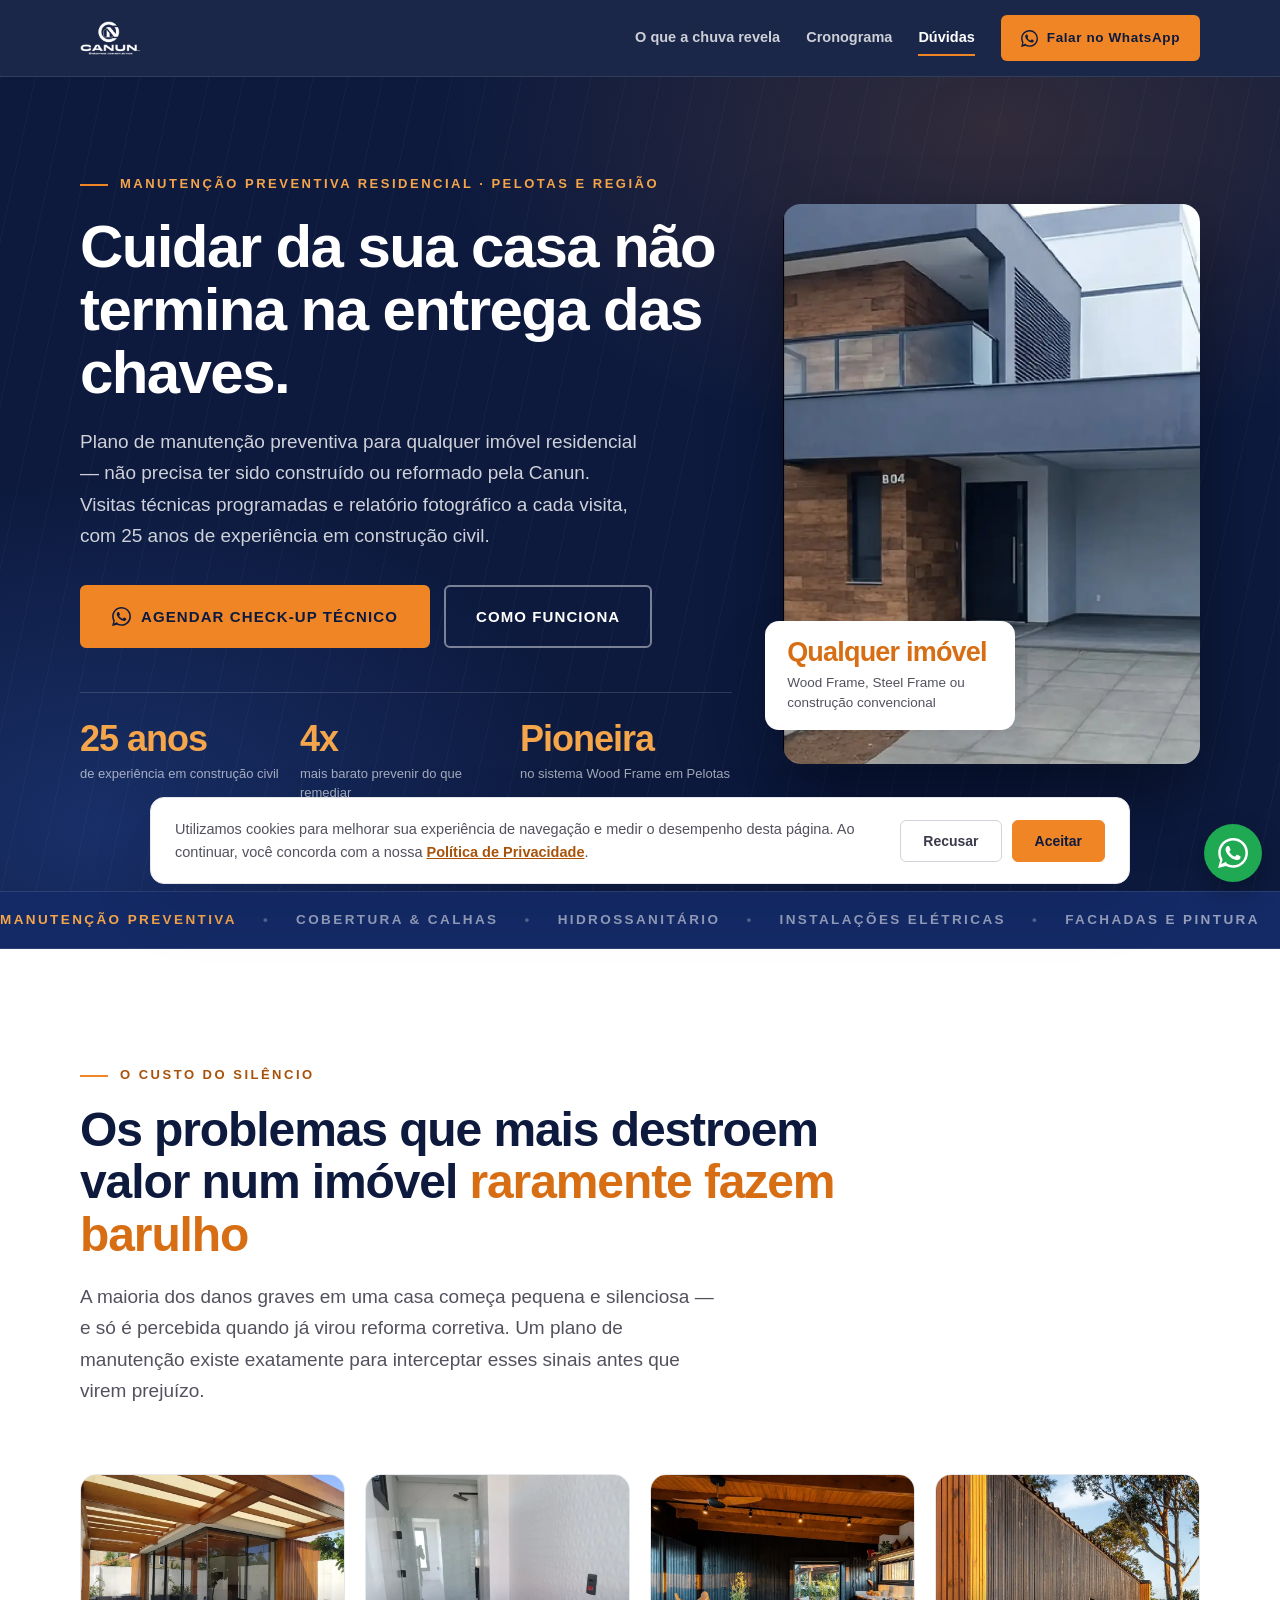
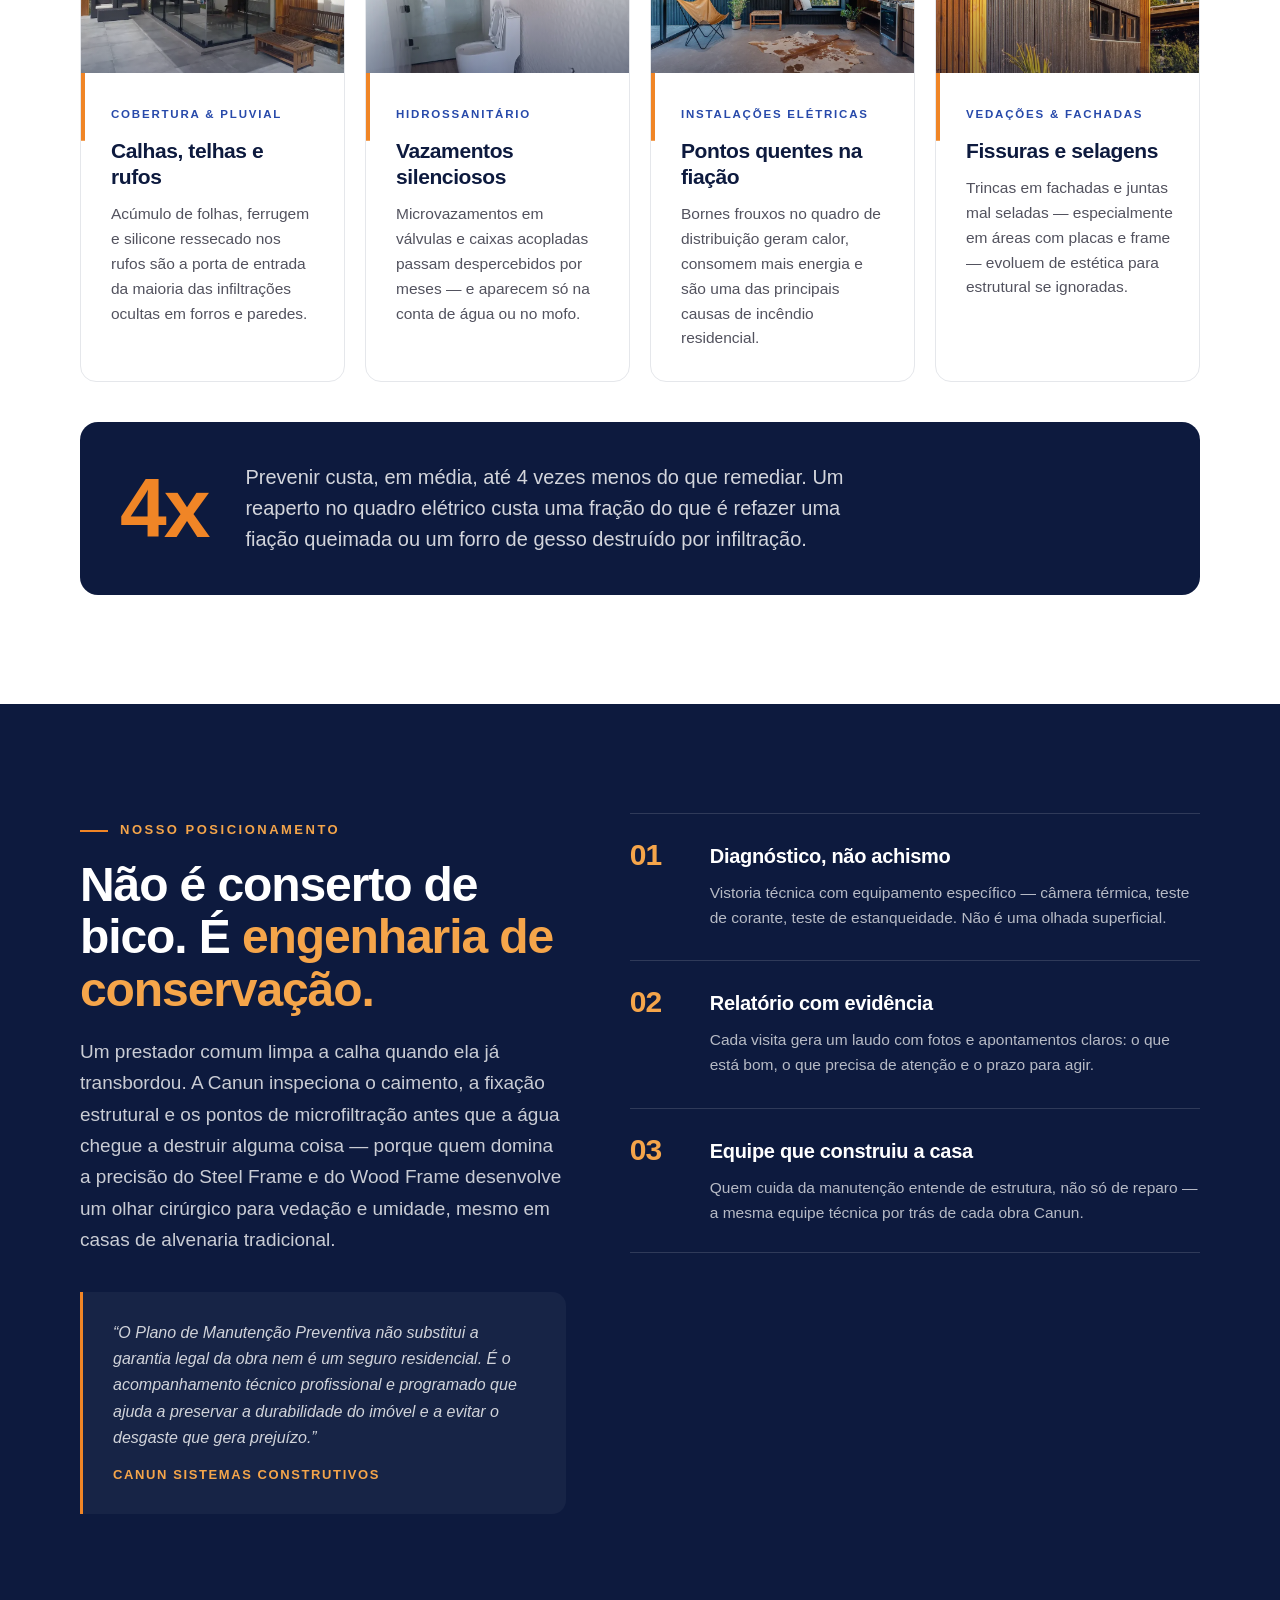
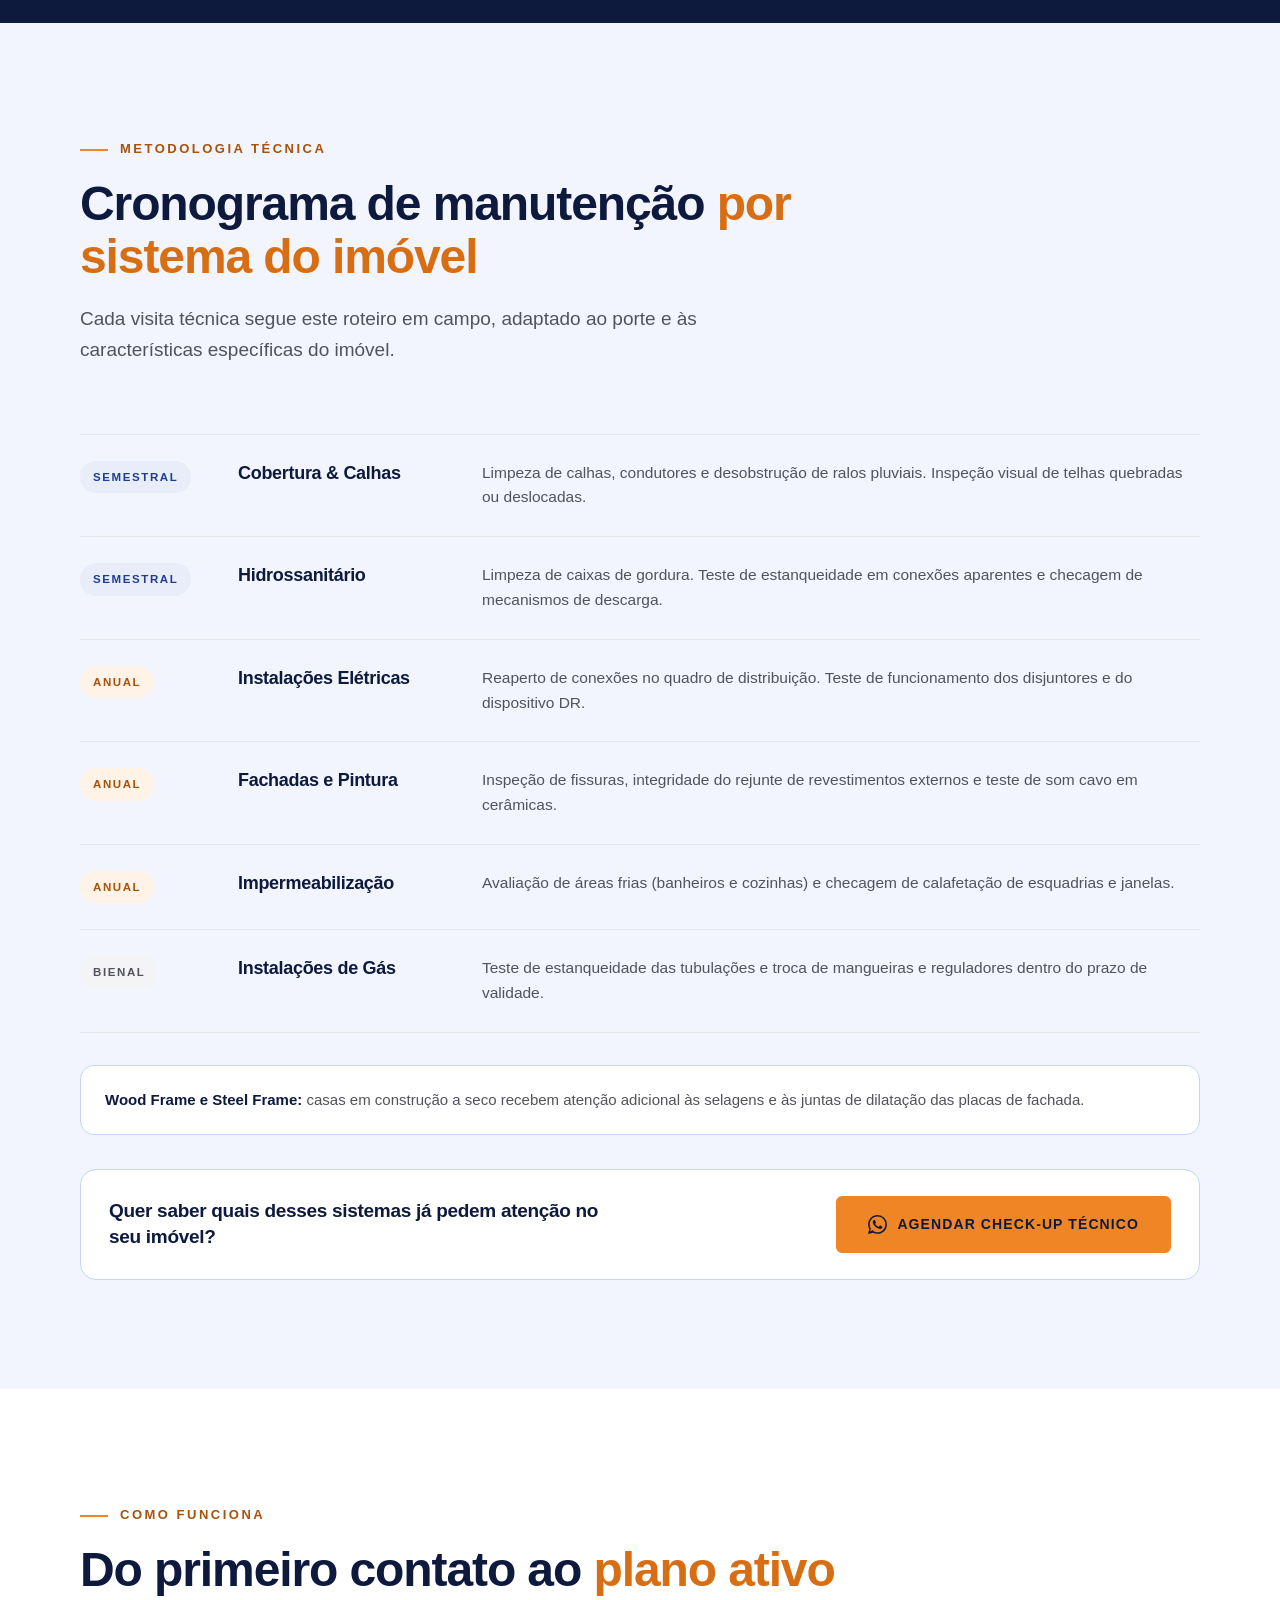
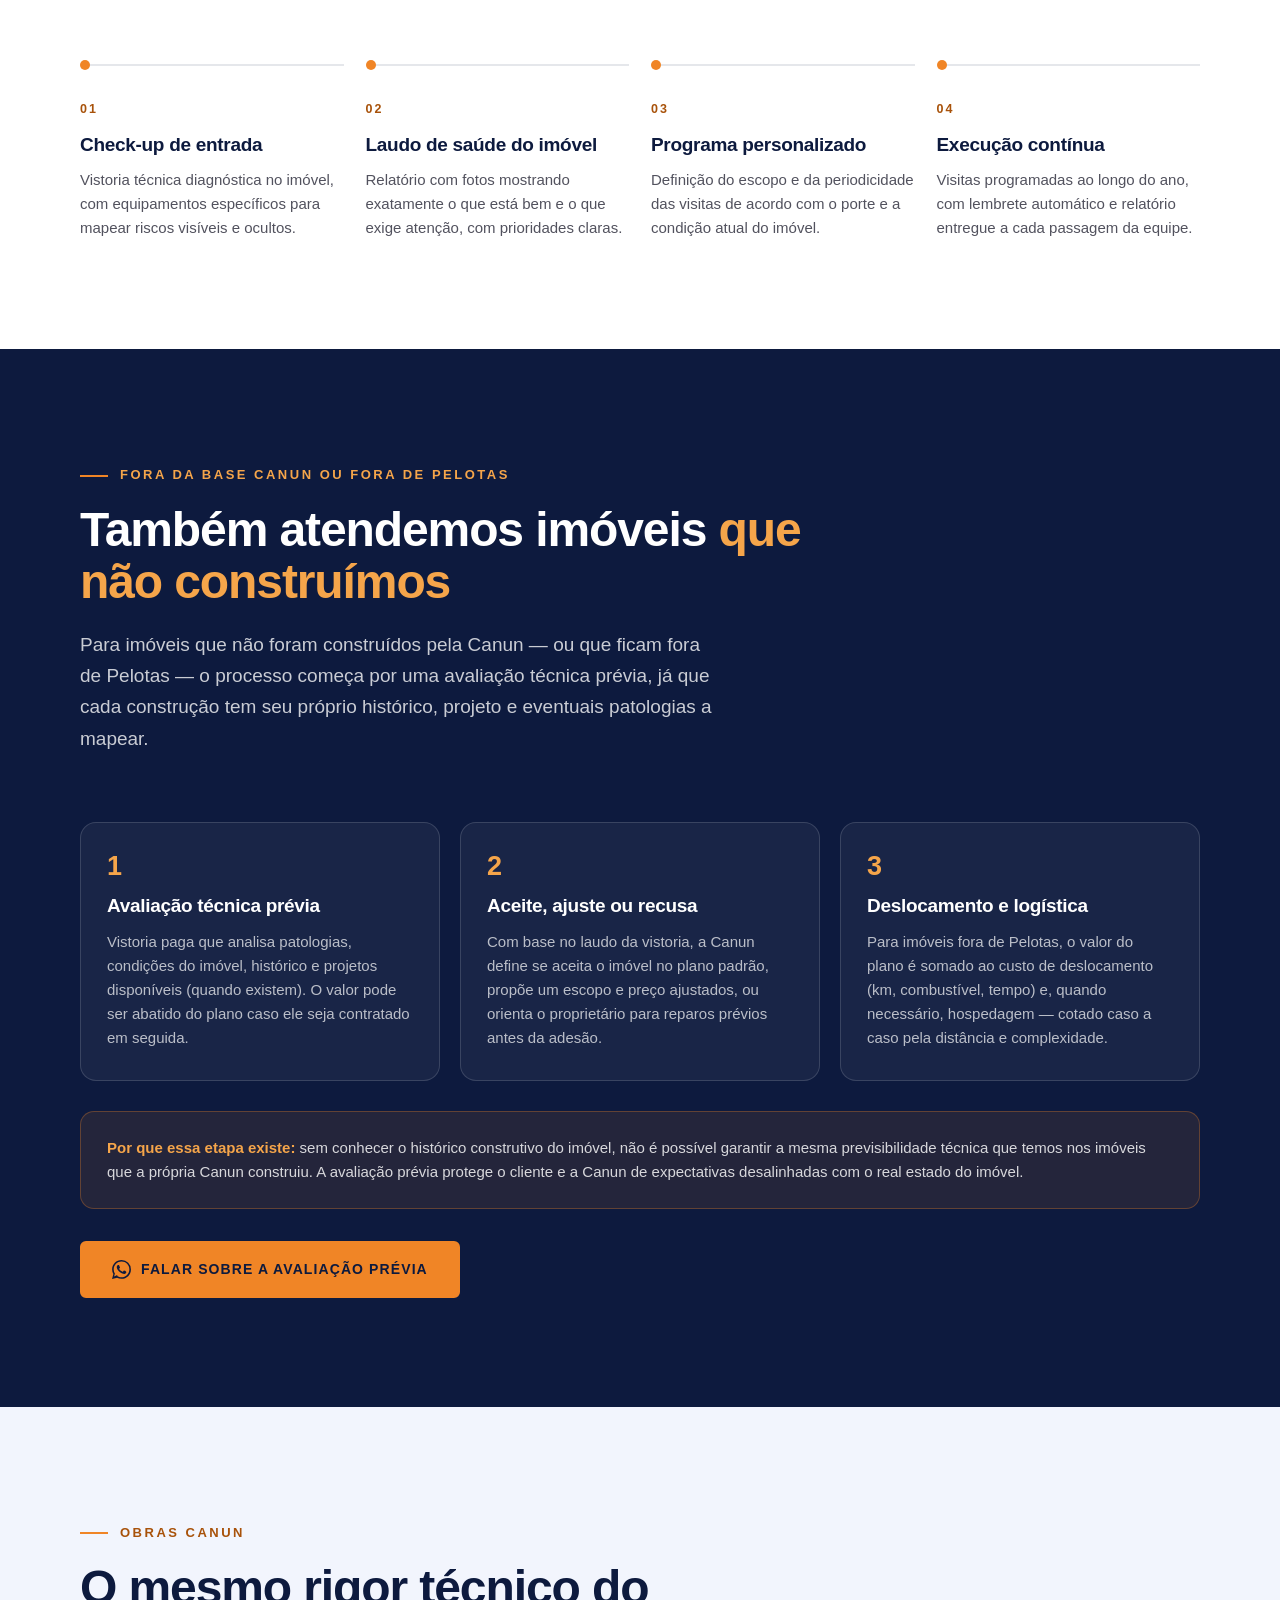
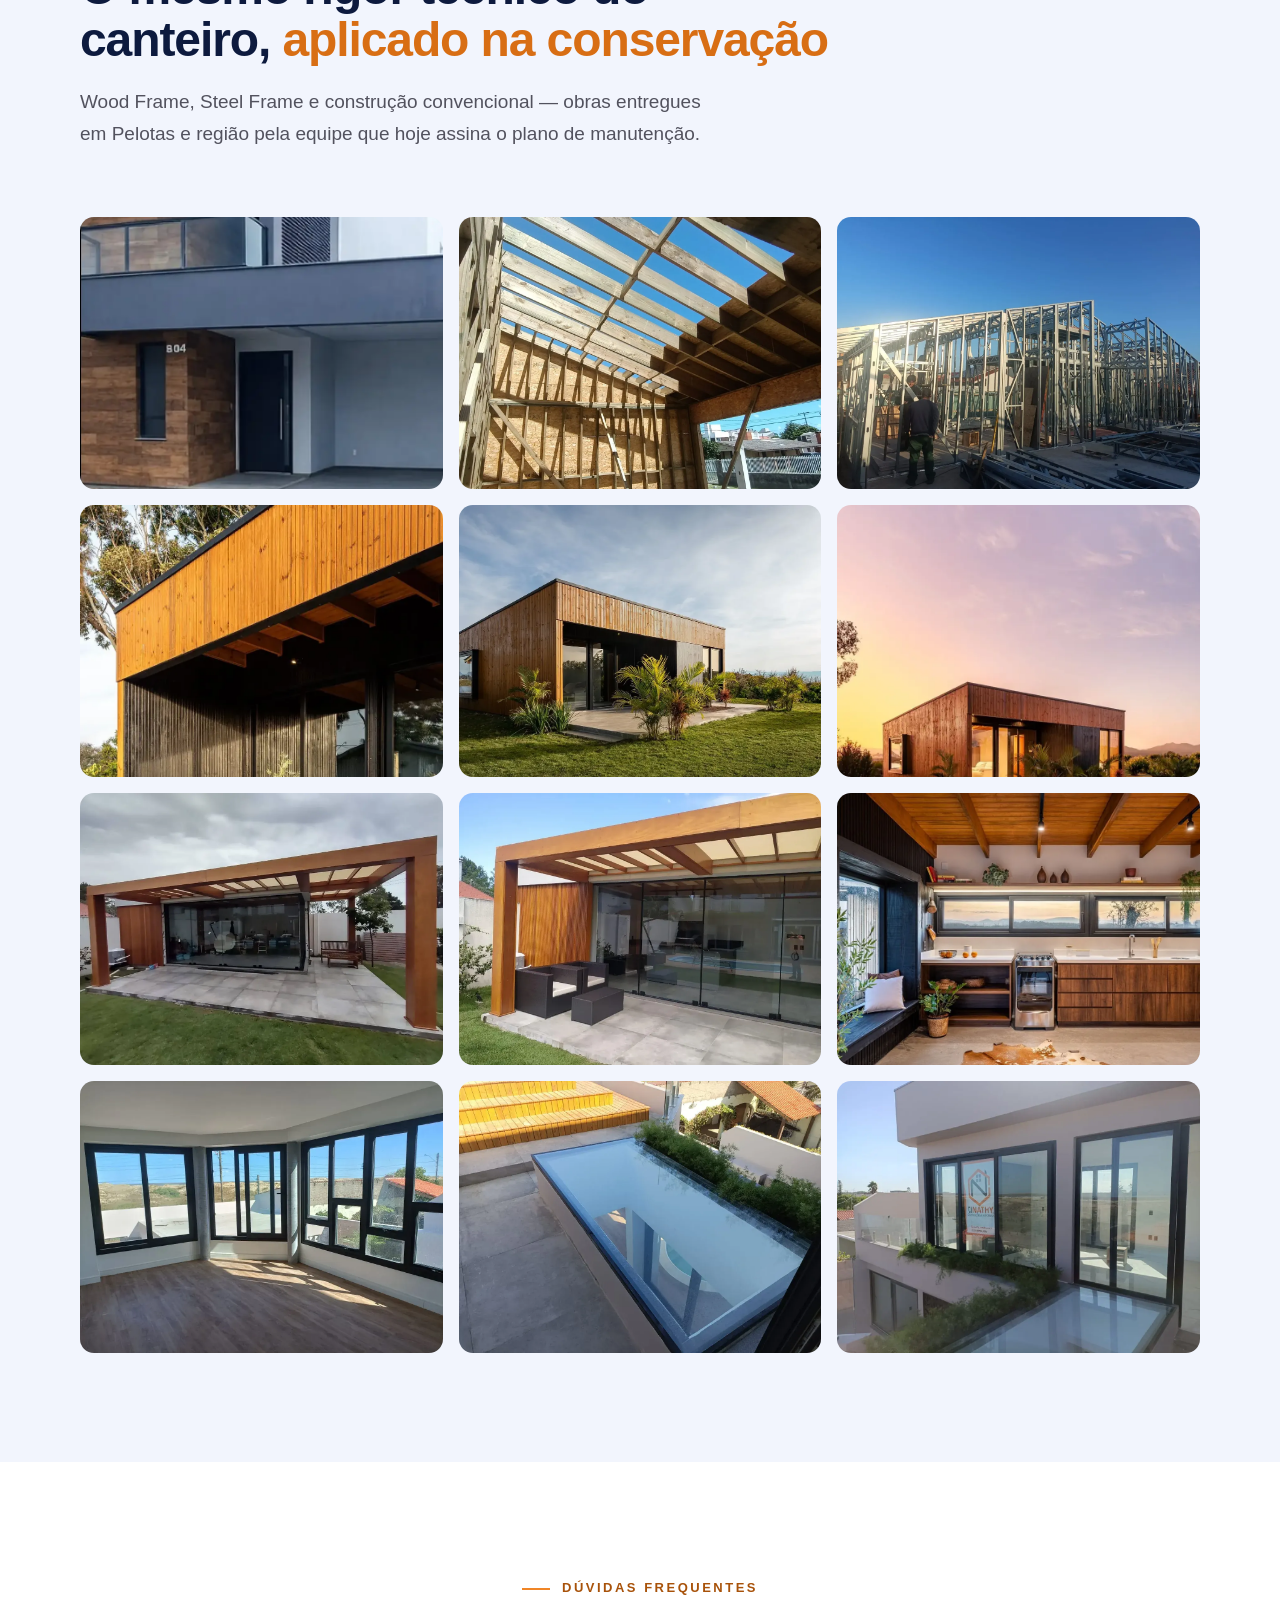
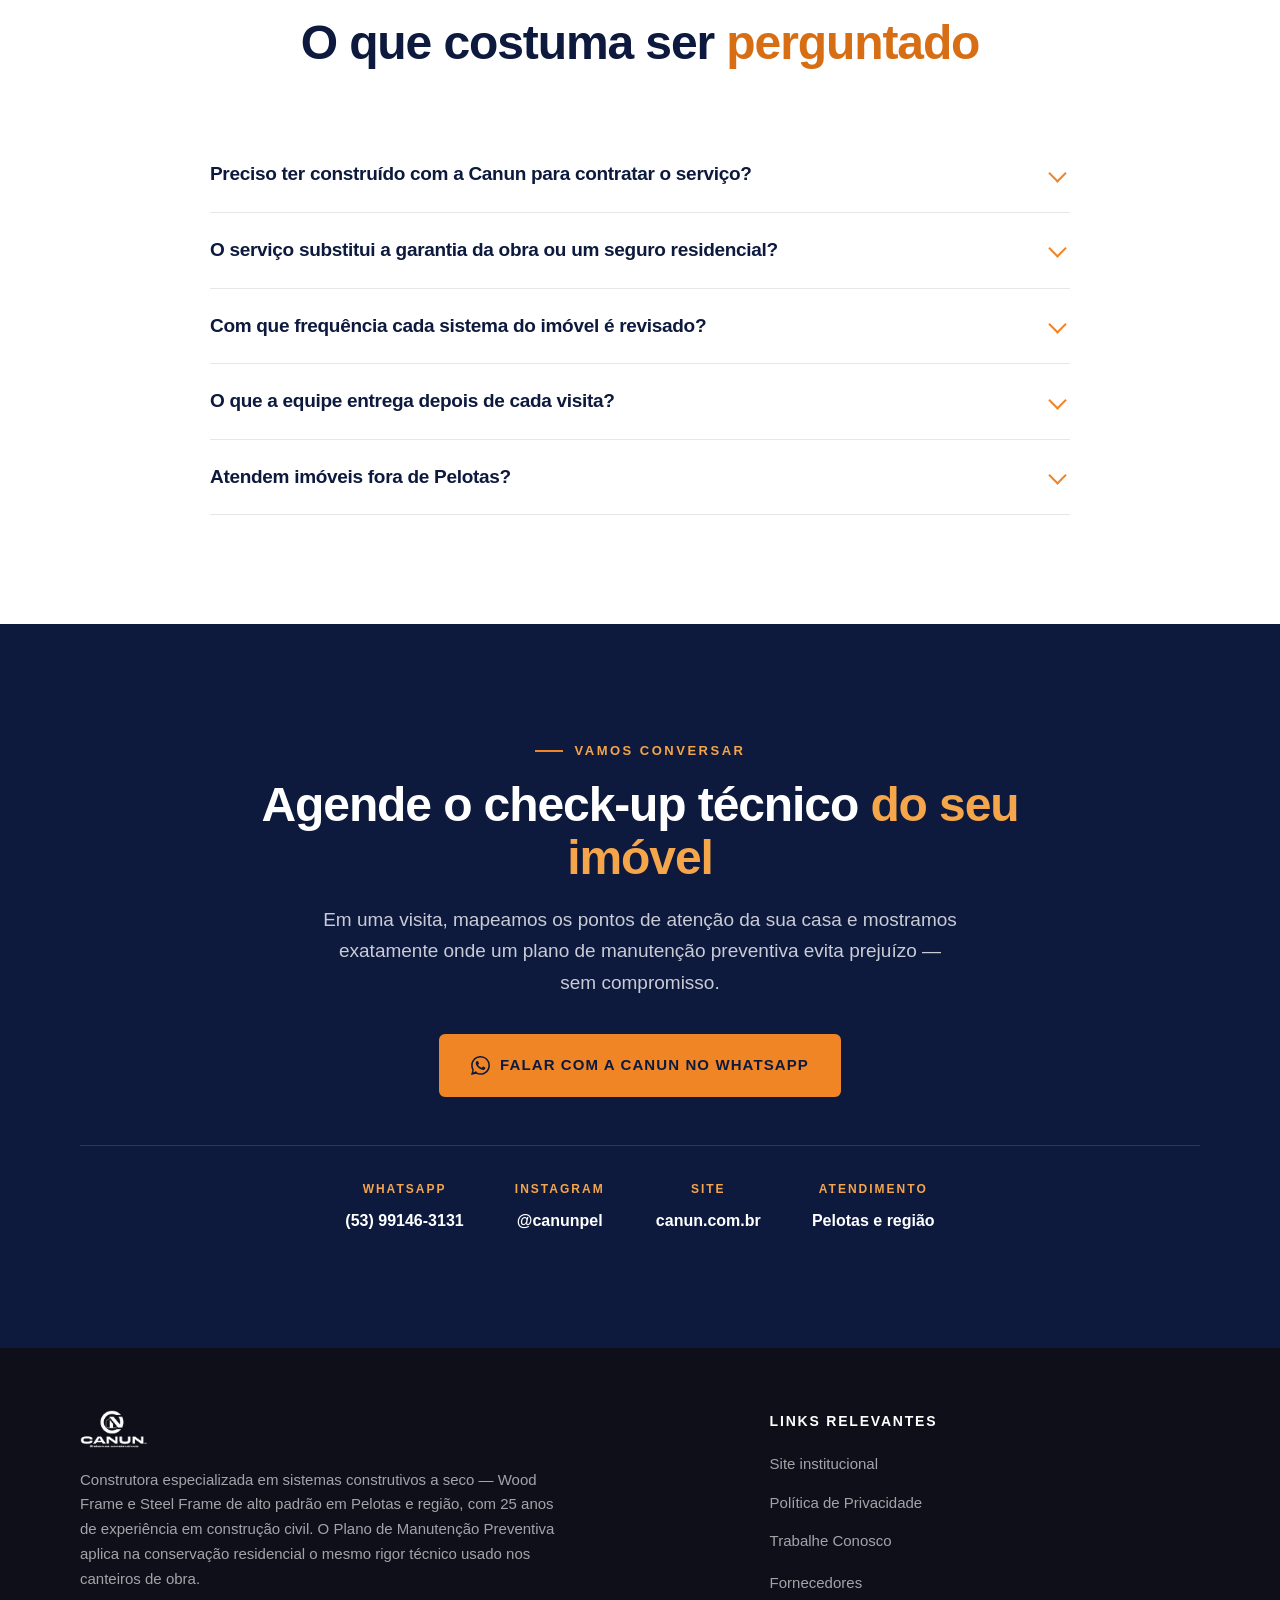
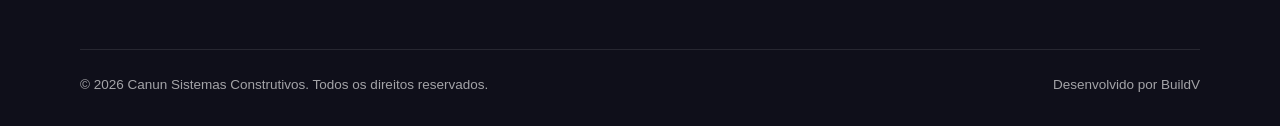
==== commit 93c1c41c: "ajuste responsividade" ====
--- a/deploy-vercel/index.html
+++ b/deploy-vercel/index.html
@@ -3,7 +3,7 @@
 <head>
 <meta charset="UTF-8">
 <meta name="viewport" content="width=device-width, initial-scale=1.0">
-<title>Manutenção Preventiva Residencial | Canun Sistemas Construtivos — Pelotas/RS</title>
+<title>Manutenção Preventiva Residencial | Canun — Pelotas/RS</title>
 <meta name="description" content="Plano de manutenção preventiva residencial em Pelotas e região: visitas técnicas programadas, checklist por sistema construtivo e relatório fotográfico a cada visita. Para qualquer imóvel — construído pela Canun ou não.">
 <link rel="canonical" href="https://canun.com.br/manutencao-preventiva/">
 <meta name="robots" content="index, follow">
@@ -33,8 +33,6 @@
     <nav class="nav" id="nav" aria-label="Navegação da página">
       <a href="#riscos">O que a chuva revela</a>
       <a href="#cronograma">Cronograma</a>
-      <a href="#planos">Planos</a>
-      <a href="#oferta">Oferta</a>
       <a href="#faq">Dúvidas</a>
     </nav>
     <a class="header__cta" href="https://wa.me/5553991463131?text=Ol%C3%A1%2C%20quero%20saber%20mais%20sobre%20o%20Plano%20de%20Manuten%C3%A7%C3%A3o%20Preventiva%20da%20Canun." target="_blank" rel="noopener">
@@ -50,8 +48,6 @@
   <a href="#riscos">O que a chuva revela</a>
   <a href="#cronograma">Cronograma técnico</a>
   <a href="#processo">Como funciona</a>
-  <a href="#planos">Planos</a>
-  <a href="#oferta">Oferta</a>
   <a href="#obras">Obras</a>
   <a href="#faq">Dúvidas</a>
   <a class="btn btn--primary" href="https://wa.me/5553991463131?text=Ol%C3%A1%2C%20quero%20saber%20mais%20sobre%20o%20Plano%20de%20Manuten%C3%A7%C3%A3o%20Preventiva%20da%20Canun." target="_blank" rel="noopener">
@@ -75,19 +71,19 @@
           <svg viewBox="0 0 24 24" fill="currentColor" aria-hidden="true"><path d="M.057 24l1.687-6.163a11.867 11.867 0 01-1.587-5.945C.16 5.335 5.495 0 12.05 0a11.82 11.82 0 018.413 3.488 11.82 11.82 0 013.48 8.414c-.003 6.557-5.338 11.892-11.893 11.892a11.9 11.9 0 01-5.688-1.448L.057 24zm6.597-3.807c1.676.995 3.276 1.591 5.392 1.592 5.448 0 9.886-4.434 9.889-9.885.002-5.462-4.415-9.89-9.881-9.892-5.452 0-9.887 4.434-9.889 9.884a9.86 9.86 0 001.51 5.26l-.999 3.648 3.978-1.715zm11.387-5.464c-.074-.124-.272-.198-.57-.347-.297-.149-1.758-.868-2.031-.967-.272-.099-.47-.149-.669.149-.198.297-.768.967-.941 1.165-.173.198-.347.223-.644.074-.297-.149-1.255-.462-2.39-1.475-.883-.788-1.48-1.761-1.653-2.059-.173-.297-.018-.458.13-.606.134-.133.297-.347.446-.521.151-.172.2-.296.3-.495.099-.198.05-.372-.025-.521-.075-.148-.669-1.611-.916-2.206-.242-.579-.487-.501-.669-.51l-.57-.01c-.198 0-.52.074-.792.372s-1.04 1.016-1.04 2.479 1.065 2.876 1.213 3.074c.149.198 2.095 3.2 5.076 4.487.709.306 1.263.489 1.694.626.712.226 1.36.194 1.872.118.571-.085 1.758-.719 2.006-1.413.248-.695.248-1.29.173-1.414z"/></svg>
           Agendar check-up técnico
         </a>
-        <a class="btn btn--ghost btn--lg" href="#planos">Ver os planos</a>
+        <a class="btn btn--ghost btn--lg" href="#processo">Como funciona</a>
       </div>
       <div class="hero__metrics reveal" data-delay="4">
         <div class="metric"><b>25 anos</b><span>de experiência em construção civil</span></div>
         <div class="metric"><b>4x</b><span>mais barato prevenir do que remediar</span></div>
-        <div class="metric"><b>2 a 4</b><span>visitas técnicas programadas por ano</span></div>
+        <div class="metric"><b>Pioneira</b><span>no sistema Wood Frame em Pelotas</span></div>
       </div>
     </div>
     <div class="hero__media reveal" data-delay="2">
       <img src="assets/img/hero-casa-moderna.webp" alt="Residência de alto padrão entregue pela Canun em Pelotas, com fachada em madeira e concreto" width="796" height="1250" fetchpriority="high" decoding="async">
       <div class="hero__badge">
-        <b>Desde 2019</b>
-        <span>especializada em construção a seco: Wood Frame e Steel Frame</span>
+        <b>Qualquer imóvel</b>
+        <span>Wood Frame, Steel Frame ou construção convencional</span>
       </div>
     </div>
   </div>
@@ -233,6 +229,14 @@
     </div>
 
     <p class="crono__note reveal"><strong>Wood Frame e Steel Frame:</strong> casas em construção a seco recebem atenção adicional às selagens e às juntas de dilatação das placas de fachada.</p>
+
+    <div class="crono__cta reveal">
+      <p>Quer saber quais desses sistemas já pedem atenção no seu imóvel?</p>
+      <a class="btn btn--primary" href="https://wa.me/5553991463131?text=Ol%C3%A1%2C%20quero%20agendar%20o%20check-up%20t%C3%A9cnico%20do%20meu%20im%C3%B3vel%20com%20a%20Canun." target="_blank" rel="noopener">
+        <svg viewBox="0 0 24 24" fill="currentColor" aria-hidden="true"><path d="M.057 24l1.687-6.163a11.867 11.867 0 01-1.587-5.945C.16 5.335 5.495 0 12.05 0a11.82 11.82 0 018.413 3.488 11.82 11.82 0 013.48 8.414c-.003 6.557-5.338 11.892-11.893 11.892a11.9 11.9 0 01-5.688-1.448L.057 24zm6.597-3.807c1.676.995 3.276 1.591 5.392 1.592 5.448 0 9.886-4.434 9.889-9.885.002-5.462-4.415-9.89-9.881-9.892-5.452 0-9.887 4.434-9.889 9.884a9.86 9.86 0 001.51 5.26l-.999 3.648 3.978-1.715zm11.387-5.464c-.074-.124-.272-.198-.57-.347-.297-.149-1.758-.868-2.031-.967-.272-.099-.47-.149-.669.149-.198.297-.768.967-.941 1.165-.173.198-.347.223-.644.074-.297-.149-1.255-.462-2.39-1.475-.883-.788-1.48-1.761-1.653-2.059-.173-.297-.018-.458.13-.606.134-.133.297-.347.446-.521.151-.172.2-.296.3-.495.099-.198.05-.372-.025-.521-.075-.148-.669-1.611-.916-2.206-.242-.579-.487-.501-.669-.51l-.57-.01c-.198 0-.52.074-.792.372s-1.04 1.016-1.04 2.479 1.065 2.876 1.213 3.074c.149.198 2.095 3.2 5.076 4.487.709.306 1.263.489 1.694.626.712.226 1.36.194 1.872.118.571-.085 1.758-.719 2.006-1.413.248-.695.248-1.29.173-1.414z"/></svg>
+        Agendar check-up técnico
+      </a>
+    </div>
   </div>
 </section>
 
@@ -256,8 +260,8 @@
       </article>
       <article class="step reveal" data-delay="2">
         <span class="step__num">03</span>
-        <h3>Plano personalizado</h3>
-        <p>Indicação do plano ideal — Essencial, Premium ou Master — de acordo com o porte e a condição atual do imóvel.</p>
+        <h3>Programa personalizado</h3>
+        <p>Definição do escopo e da periodicidade das visitas de acordo com o porte e a condição atual do imóvel.</p>
       </article>
       <article class="step reveal" data-delay="3">
         <span class="step__num">04</span>
@@ -265,60 +269,6 @@
         <p>Visitas programadas ao longo do ano, com lembrete automático e relatório entregue a cada passagem da equipe.</p>
       </article>
     </div>
-  </div>
-</section>
-
-<!-- ============================ PLANOS (5) ============================ -->
-<section class="section section--alt" id="planos">
-  <div class="container">
-    <div class="section-head is-centered reveal">
-      <span class="eyebrow is-centered">Investimento</span>
-      <h2 class="h2">Um plano para cada <span class="accent">porte de imóvel</span></h2>
-    </div>
-    <div class="plans">
-      <article class="plan reveal">
-        <span class="plan__badge">Pós-obra</span>
-        <h3>Essencial</h3>
-        <p class="plan__size">Imóveis até 150 m²</p>
-        <p class="plan__price">R$ 150 – 250 <small>/mês</small></p>
-        <ul>
-          <li><span class="tick" aria-hidden="true"><svg viewBox="0 0 24 24" fill="none" stroke="currentColor" stroke-width="3.4" stroke-linecap="round" stroke-linejoin="round"><path d="M20 6 9 17l-5-5"/></svg></span><span>2 visitas técnicas programadas por ano</span></li>
-          <li><span class="tick" aria-hidden="true"><svg viewBox="0 0 24 24" fill="none" stroke="currentColor" stroke-width="3.4" stroke-linecap="round" stroke-linejoin="round"><path d="M20 6 9 17l-5-5"/></svg></span><span>Checklist básico: hidráulica, elétrica e calhas</span></li>
-          <li><span class="tick" aria-hidden="true"><svg viewBox="0 0 24 24" fill="none" stroke="currentColor" stroke-width="3.4" stroke-linecap="round" stroke-linejoin="round"><path d="M20 6 9 17l-5-5"/></svg></span><span>Validação das garantias construtivas</span></li>
-          <li><span class="tick" aria-hidden="true"><svg viewBox="0 0 24 24" fill="none" stroke="currentColor" stroke-width="3.4" stroke-linecap="round" stroke-linejoin="round"><path d="M20 6 9 17l-5-5"/></svg></span><span>Relatório fotográfico por visita</span></li>
-        </ul>
-        <a class="btn btn--outline" href="https://wa.me/5553991463131?text=Ol%C3%A1%2C%20tenho%20interesse%20no%20Plano%20Essencial%20de%20Manuten%C3%A7%C3%A3o%20Preventiva." target="_blank" rel="noopener">Falar sobre o Essencial</a>
-      </article>
-
-      <article class="plan plan--featured reveal" data-delay="1">
-        <span class="plan__badge">Mais procurado</span>
-        <h3>Premium</h3>
-        <p class="plan__size">Imóveis de 150 a 300 m²</p>
-        <p class="plan__price">R$ 300 – 450 <small>/mês</small></p>
-        <ul>
-          <li><span class="tick" aria-hidden="true"><svg viewBox="0 0 24 24" fill="none" stroke="currentColor" stroke-width="3.4" stroke-linecap="round" stroke-linejoin="round"><path d="M20 6 9 17l-5-5"/></svg></span><span>3 visitas técnicas por ano</span></li>
-          <li><span class="tick" aria-hidden="true"><svg viewBox="0 0 24 24" fill="none" stroke="currentColor" stroke-width="3.4" stroke-linecap="round" stroke-linejoin="round"><path d="M20 6 9 17l-5-5"/></svg></span><span>Checklist avançado + limpeza programada</span></li>
-          <li><span class="tick" aria-hidden="true"><svg viewBox="0 0 24 24" fill="none" stroke="currentColor" stroke-width="3.4" stroke-linecap="round" stroke-linejoin="round"><path d="M20 6 9 17l-5-5"/></svg></span><span>Ideal para clientes novos ou antigos</span></li>
-          <li><span class="tick" aria-hidden="true"><svg viewBox="0 0 24 24" fill="none" stroke="currentColor" stroke-width="3.4" stroke-linecap="round" stroke-linejoin="round"><path d="M20 6 9 17l-5-5"/></svg></span><span>Prioridade de agenda sobre o Essencial</span></li>
-        </ul>
-        <a class="btn btn--primary" href="https://wa.me/5553991463131?text=Ol%C3%A1%2C%20tenho%20interesse%20no%20Plano%20Premium%20de%20Manuten%C3%A7%C3%A3o%20Preventiva." target="_blank" rel="noopener">Falar sobre o Premium</a>
-      </article>
-
-      <article class="plan reveal" data-delay="2">
-        <span class="plan__badge">Alto padrão</span>
-        <h3>Master</h3>
-        <p class="plan__size">Imóveis acima de 300 m²</p>
-        <p class="plan__price">R$ 550 – 800+ <small>/mês</small></p>
-        <ul>
-          <li><span class="tick" aria-hidden="true"><svg viewBox="0 0 24 24" fill="none" stroke="currentColor" stroke-width="3.4" stroke-linecap="round" stroke-linejoin="round"><path d="M20 6 9 17l-5-5"/></svg></span><span>4 visitas técnicas por ano</span></li>
-          <li><span class="tick" aria-hidden="true"><svg viewBox="0 0 24 24" fill="none" stroke="currentColor" stroke-width="3.4" stroke-linecap="round" stroke-linejoin="round"><path d="M20 6 9 17l-5-5"/></svg></span><span>Atendimento prioritário para urgências em 24h</span></li>
-          <li><span class="tick" aria-hidden="true"><svg viewBox="0 0 24 24" fill="none" stroke="currentColor" stroke-width="3.4" stroke-linecap="round" stroke-linejoin="round"><path d="M20 6 9 17l-5-5"/></svg></span><span>Checklist completo de todos os sistemas</span></li>
-          <li><span class="tick" aria-hidden="true"><svg viewBox="0 0 24 24" fill="none" stroke="currentColor" stroke-width="3.4" stroke-linecap="round" stroke-linejoin="round"><path d="M20 6 9 17l-5-5"/></svg></span><span>Consultoria técnica direta com engenharia</span></li>
-        </ul>
-        <a class="btn btn--outline" href="https://wa.me/5553991463131?text=Ol%C3%A1%2C%20tenho%20interesse%20no%20Plano%20Master%20de%20Manuten%C3%A7%C3%A3o%20Preventiva." target="_blank" rel="noopener">Falar sobre o Master</a>
-      </article>
-    </div>
-    <p class="plans__note reveal">Valores de referência para imóveis construídos pela Canun (clientes locais) — ajustados conforme diagnóstico inicial e características do imóvel. Para imóveis fora dessa base, veja a seção abaixo.</p>
   </div>
 </section>
 
@@ -348,32 +298,10 @@
       </article>
     </div>
     <p class="outside__why reveal"><strong>Por que essa etapa existe:</strong> sem conhecer o histórico construtivo do imóvel, não é possível garantir a mesma previsibilidade técnica que temos nos imóveis que a própria Canun construiu. A avaliação prévia protege o cliente e a Canun de expectativas desalinhadas com o real estado do imóvel.</p>
-  </div>
-</section>
-
-<!-- ============================ OFERTA (7) ============================ -->
-<section class="section" id="oferta">
-  <div class="container">
-    <div class="offer reveal">
-      <span class="offer__flag">Vagas limitadas</span>
-      <h2>Descubra os pontos fracos da sua casa <span class="accent">antes que a chuva encontre eles.</span></h2>
-      <p class="offer__lead">A Canun programa visitas técnicas periódicas pela sua casa, com checklist por sistema construtivo e relatório fotográfico a cada visita. Com a previsão de chuva forte para as próximas semanas, abrimos <strong>20 vagas para novos clientes</strong> fazerem a avaliação técnica completa, nível Essencial, por <strong>R$ 300</strong>.</p>
-      <div class="offer__grid">
-        <div class="offer__card"><b>20 vagas</b><span>Avaliação nível Essencial, exclusiva para clientes novos.</span></div>
-        <!-- ⚠️ PENDÊNCIA: a data 15/09 veio do material de campanha e já passou.
-             Atualizar antes de publicar. -->
-        <div class="offer__card"><b>Até 15/09</b><span>Prazo para garantir a condição especial.</span></div>
-        <div class="offer__card"><b>Vale como 1ª visita</b><span>Aderindo ao plano em até 10 dias, o valor é abatido.</span></div>
-      </div>
-      <div class="offer__actions">
-        <a class="btn btn--primary btn--lg" href="https://wa.me/5553991463131?text=Ol%C3%A1%2C%20quero%20garantir%20uma%20das%2020%20vagas%20da%20avalia%C3%A7%C3%A3o%20t%C3%A9cnica%20de%20R%24%20300." target="_blank" rel="noopener">
-          <svg viewBox="0 0 24 24" fill="currentColor" aria-hidden="true"><path d="M.057 24l1.687-6.163a11.867 11.867 0 01-1.587-5.945C.16 5.335 5.495 0 12.05 0a11.82 11.82 0 018.413 3.488 11.82 11.82 0 013.48 8.414c-.003 6.557-5.338 11.892-11.893 11.892a11.9 11.9 0 01-5.688-1.448L.057 24zm6.597-3.807c1.676.995 3.276 1.591 5.392 1.592 5.448 0 9.886-4.434 9.889-9.885.002-5.462-4.415-9.89-9.881-9.892-5.452 0-9.887 4.434-9.889 9.884a9.86 9.86 0 001.51 5.26l-.999 3.648 3.978-1.715zm11.387-5.464c-.074-.124-.272-.198-.57-.347-.297-.149-1.758-.868-2.031-.967-.272-.099-.47-.149-.669.149-.198.297-.768.967-.941 1.165-.173.198-.347.223-.644.074-.297-.149-1.255-.462-2.39-1.475-.883-.788-1.48-1.761-1.653-2.059-.173-.297-.018-.458.13-.606.134-.133.297-.347.446-.521.151-.172.2-.296.3-.495.099-.198.05-.372-.025-.521-.075-.148-.669-1.611-.916-2.206-.242-.579-.487-.501-.669-.51l-.57-.01c-.198 0-.52.074-.792.372s-1.04 1.016-1.04 2.479 1.065 2.876 1.213 3.074c.149.198 2.095 3.2 5.076 4.487.709.306 1.263.489 1.694.626.712.226 1.36.194 1.872.118.571-.085 1.758-.719 2.006-1.413.248-.695.248-1.29.173-1.414z"/></svg>
-          Garantir minha vaga
-        </a>
-        <p class="offer__contact"><a href="https://wa.me/5553991463131" target="_blank" rel="noopener">(53) 99146-3131</a> · <a href="https://www.instagram.com/canunpel/" target="_blank" rel="noopener">@canunpel</a></p>
-      </div>
-      <p class="offer__fine">Vagas sujeitas à disponibilidade da agenda técnica. Condição válida para avaliação no escopo do Plano Essencial — avaliações para os planos Premium e Master seguem tabela própria. A adesão ao plano de manutenção é opcional.</p>
-    </div>
+    <a class="btn btn--primary reveal" style="margin-top:32px" href="https://wa.me/5553991463131?text=Ol%C3%A1%2C%20meu%20im%C3%B3vel%20n%C3%A3o%20foi%20constru%C3%ADdo%20pela%20Canun.%20Quero%20saber%20como%20funciona%20a%20avalia%C3%A7%C3%A3o%20t%C3%A9cnica%20pr%C3%A9via." target="_blank" rel="noopener">
+      <svg viewBox="0 0 24 24" fill="currentColor" aria-hidden="true"><path d="M.057 24l1.687-6.163a11.867 11.867 0 01-1.587-5.945C.16 5.335 5.495 0 12.05 0a11.82 11.82 0 018.413 3.488 11.82 11.82 0 013.48 8.414c-.003 6.557-5.338 11.892-11.893 11.892a11.9 11.9 0 01-5.688-1.448L.057 24zm6.597-3.807c1.676.995 3.276 1.591 5.392 1.592 5.448 0 9.886-4.434 9.889-9.885.002-5.462-4.415-9.89-9.881-9.892-5.452 0-9.887 4.434-9.889 9.884a9.86 9.86 0 001.51 5.26l-.999 3.648 3.978-1.715zm11.387-5.464c-.074-.124-.272-.198-.57-.347-.297-.149-1.758-.868-2.031-.967-.272-.099-.47-.149-.669.149-.198.297-.768.967-.941 1.165-.173.198-.347.223-.644.074-.297-.149-1.255-.462-2.39-1.475-.883-.788-1.48-1.761-1.653-2.059-.173-.297-.018-.458.13-.606.134-.133.297-.347.446-.521.151-.172.2-.296.3-.495.099-.198.05-.372-.025-.521-.075-.148-.669-1.611-.916-2.206-.242-.579-.487-.501-.669-.51l-.57-.01c-.198 0-.52.074-.792.372s-1.04 1.016-1.04 2.479 1.065 2.876 1.213 3.074c.149.198 2.095 3.2 5.076 4.487.709.306 1.263.489 1.694.626.712.226 1.36.194 1.872.118.571-.085 1.758-.719 2.006-1.413.248-.695.248-1.29.173-1.414z"/></svg>
+      Falar sobre a avaliação prévia
+    </a>
   </div>
 </section>
 
@@ -447,28 +375,24 @@
     </div>
     <div class="faq reveal">
       <details>
-        <summary>Preciso ter construído com a Canun para contratar o plano?</summary>
-        <div class="faq__body">Não. O plano atende qualquer imóvel residencial da região — construído ou não pela Canun. Para imóveis fora da nossa base, o processo começa por uma avaliação técnica prévia, que mapeia patologias, condições e histórico do imóvel antes da adesão.</div>
+        <summary>Preciso ter construído com a Canun para contratar o serviço?</summary>
+        <div class="faq__body">Não. Atendemos qualquer imóvel residencial da região — construído ou não pela Canun. Para imóveis fora dessa base, o processo começa por uma avaliação técnica prévia, que analisa patologias, condições do imóvel, histórico e projetos disponíveis, quando existem.</div>
       </details>
       <details>
-        <summary>O plano substitui a garantia da obra ou um seguro residencial?</summary>
-        <div class="faq__body">Não. O Plano de Manutenção Preventiva é um serviço de acompanhamento técnico programado — não é um seguro residencial e não substitui a garantia legal da construção, que segue as condições previstas em contrato e na legislação aplicável.</div>
+        <summary>O serviço substitui a garantia da obra ou um seguro residencial?</summary>
+        <div class="faq__body">Não. É um serviço de acompanhamento técnico programado — não é um seguro residencial e não substitui a garantia legal da construção, que segue as condições previstas em contrato e na legislação aplicável.</div>
       </details>
       <details>
-        <summary>Quantas visitas técnicas estão incluídas?</summary>
-        <div class="faq__body">Depende do plano: 2 visitas por ano no Essencial, 3 no Premium e 4 no Master. Cada visita segue o cronograma por sistema — cobertura, hidrossanitário, elétrica, fachadas, impermeabilização e gás — adaptado ao porte e às características do imóvel.</div>
+        <summary>Com que frequência cada sistema do imóvel é revisado?</summary>
+        <div class="faq__body">Cobertura, calhas e hidrossanitário são revisados semestralmente; instalações elétricas, fachadas, pintura e impermeabilização, anualmente; e instalações de gás, a cada dois anos. Casas em Wood Frame e Steel Frame recebem atenção adicional às selagens e às juntas de dilatação das placas de fachada.</div>
       </details>
       <details>
         <summary>O que a equipe entrega depois de cada visita?</summary>
-        <div class="faq__body">Um laudo com registro fotográfico e apontamentos claros: o que está bom, o que precisa de atenção e o prazo recomendado para agir. A vistoria usa equipamento específico — câmera térmica, teste de corante e teste de estanqueidade.</div>
+        <div class="faq__body">Cada visita gera um laudo com fotos e apontamentos claros: o que está bom, o que precisa de atenção e o prazo para agir. A vistoria usa equipamento específico — câmera térmica, teste de corante e teste de estanqueidade — e não uma olhada superficial.</div>
       </details>
       <details>
         <summary>Atendem imóveis fora de Pelotas?</summary>
-        <div class="faq__body">Sim. Nesses casos, o valor do plano é somado ao custo de deslocamento (km, combustível e tempo) e, quando necessário, hospedagem — cotado caso a caso conforme distância e complexidade do imóvel.</div>
-      </details>
-      <details>
-        <summary>Como funciona a avaliação técnica de R$ 300?</summary>
-        <div class="faq__body">É a avaliação completa de entrada, nível Essencial, aberta para 20 novos clientes durante a campanha da temporada de chuvas. Se você aderir a um plano em até 10 dias após a avaliação, o valor é abatido — ou seja, vale como a primeira visita do plano.</div>
+        <div class="faq__body">Sim. Nesses casos, o valor é somado ao custo de deslocamento (km, combustível, tempo) e, quando necessário, hospedagem — cotado caso a caso pela distância e complexidade do imóvel.</div>
       </details>
     </div>
   </div>
--- a/deploy-vercel/styles.css
+++ b/deploy-vercel/styles.css
@@ -281,7 +281,7 @@
 
 /* ============================ RISCOS ============================ */
 .risk-grid {
-  display: grid; grid-template-columns: repeat(auto-fit, minmax(258px, 1fr));
+  display: grid; grid-template-columns: repeat(4, minmax(0, 1fr));
   gap: 20px;
 }
 .risk {
@@ -369,7 +369,7 @@
 .crono__note strong { color: var(--blue-950); }
 
 /* ============================ PROCESSO ============================ */
-.steps { display: grid; grid-template-columns: repeat(auto-fit, minmax(238px, 1fr)); gap: 22px; }
+.steps { display: grid; grid-template-columns: repeat(4, minmax(0, 1fr)); gap: 22px; }
 .step { position: relative; padding-top: 30px; }
 .step::before {
   content: ""; position: absolute; top: 0; left: 0; right: 0; height: 2px;
@@ -420,7 +420,7 @@
 .plans__note { margin-top: 26px; font-size: 14px; color: var(--gray-500); line-height: 1.6; max-width: 860px; }
 
 /* ============================ FORA DA BASE ============================ */
-.outside { display: grid; grid-template-columns: repeat(auto-fit, minmax(250px, 1fr)); gap: 20px; }
+.outside { display: grid; grid-template-columns: repeat(3, minmax(0, 1fr)); gap: 20px; }
 .outside__card {
   background: rgba(255,255,255,0.05); border: 1px solid rgba(255,255,255,0.14);
   border-radius: 16px; padding: 30px 26px;
@@ -580,6 +580,7 @@
 .privacy__close svg { width: 18px; height: 18px; }
 .privacy__body { padding: 26px 28px 32px; overflow-y: auto; font-size: 15px; color: var(--gray-600); line-height: 1.7; }
 .privacy__body h3 { font-size: 16px; color: var(--blue-950); margin: 24px 0 8px; }
+.privacy__body strong { color: var(--blue-950); }
 .privacy__body h3:first-child { margin-top: 0; }
 .privacy__body p, .privacy__body ul { margin-bottom: 12px; }
 .privacy__body ul { padding-left: 20px; }
@@ -636,6 +637,16 @@
 }
 
 /* ============================ RESPONSIVO ============================ */
+@media (max-width: 1100px) {
+  /* 4 itens: 3 colunas deixaria 1 card órfão — vai direto para 2x2 */
+  .risk-grid, .steps { grid-template-columns: repeat(2, minmax(0, 1fr)); }
+}
+
+@media (max-width: 900px) {
+  /* 3 itens: melhor empilhar do que deixar um órfão numa grade de 2 */
+  .outside { grid-template-columns: 1fr; }
+}
+
 @media (max-width: 1024px) {
   .hero__inner { grid-template-columns: 1fr; }
   .hero__media { order: -1; }
@@ -656,8 +667,20 @@
 
 @media (max-width: 560px) {
   body { font-size: 16px; }
-  :root { --header-h: 66px; }
+  :root { --header-h: 66px; --pad: 18px; }
+  /* display muito justo em telas estreitas: 1.05 gera colisão entre ascendente e descendente */
+  .hero h1 { line-height: 1.12; letter-spacing: -.9px; }
+  .h2 { line-height: 1.15; letter-spacing: -.6px; }
+  .section { padding: 56px 0; }
+  .section-head { margin-bottom: 34px; }
+  /* letter-spacing largo empurrava o eyebrow para 3 linhas em 375px */
+  .eyebrow { font-size: 11.5px; letter-spacing: 1.5px; gap: 9px; }
+  .eyebrow::before { width: 20px; }
+  /* caption uppercase de 1.1px estourava o botão em 2 linhas desequilibradas */
+  .btn { letter-spacing: .5px; padding: 16px 22px; }
+  .btn--lg { padding: 18px 24px; font-size: 14.5px; }
   .header__logo img { height: 28px; }
+  .risk-grid, .steps { grid-template-columns: 1fr; }
   .hero__metrics { grid-template-columns: 1fr; gap: 20px; text-align: left; }
   .hero__actions .btn { width: 100%; }
   .hero__badge {
@@ -684,3 +707,16 @@
   .plan__badge { left: 22px; }
   .plan { padding: 32px 24px 30px; }
 }
+
+/* ---------- CTA intermediário do cronograma ---------- */
+.crono__cta {
+  margin-top: 34px; display: flex; flex-wrap: wrap; align-items: center;
+  gap: 20px 26px; justify-content: space-between;
+  background: var(--white); border: 1px solid var(--blue-200); border-radius: 16px;
+  padding: 26px 28px;
+}
+.crono__cta p { font-size: clamp(16px, 1.7vw, 19px); color: var(--blue-950); font-weight: 700; letter-spacing: -.3px; max-width: 520px; line-height: 1.4; }
+@media (max-width: 560px) {
+  .crono__cta { flex-direction: column; align-items: stretch; text-align: left; padding: 22px; }
+  .crono__cta .btn { width: 100%; }
+}
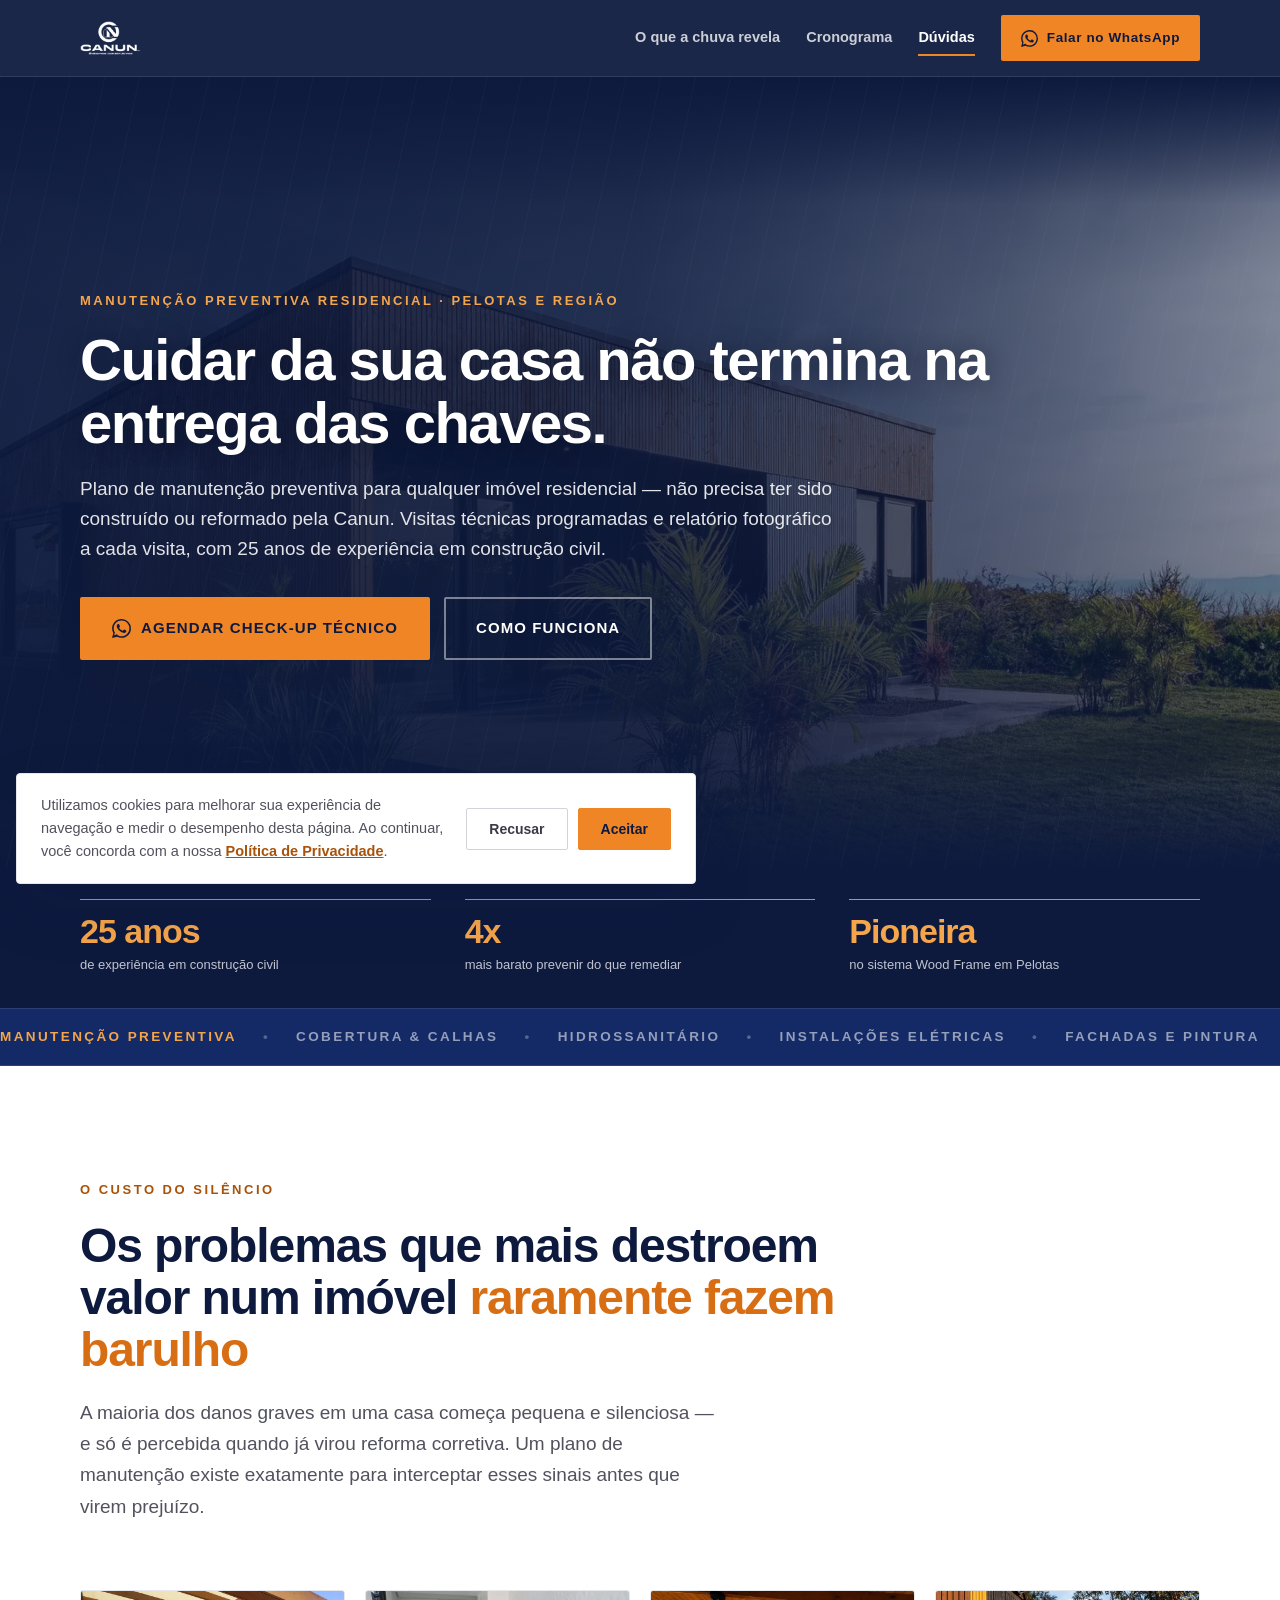
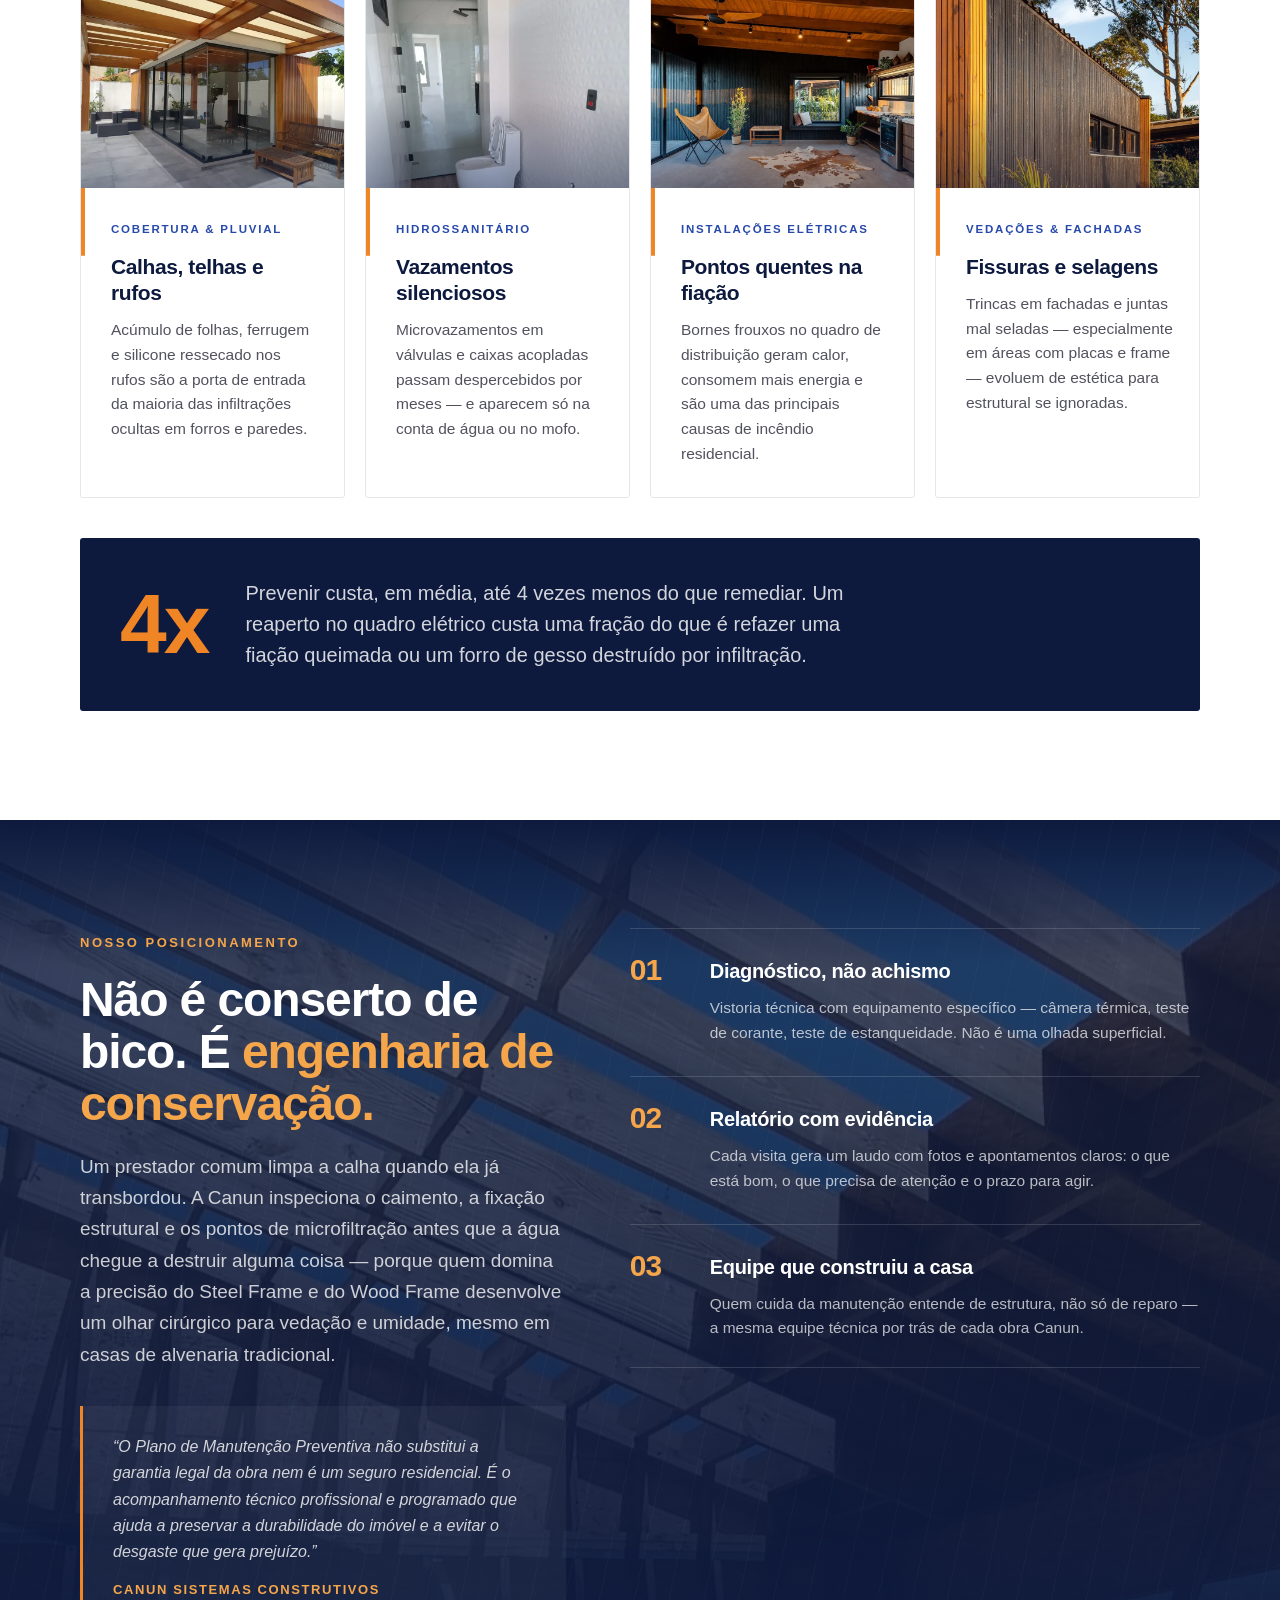
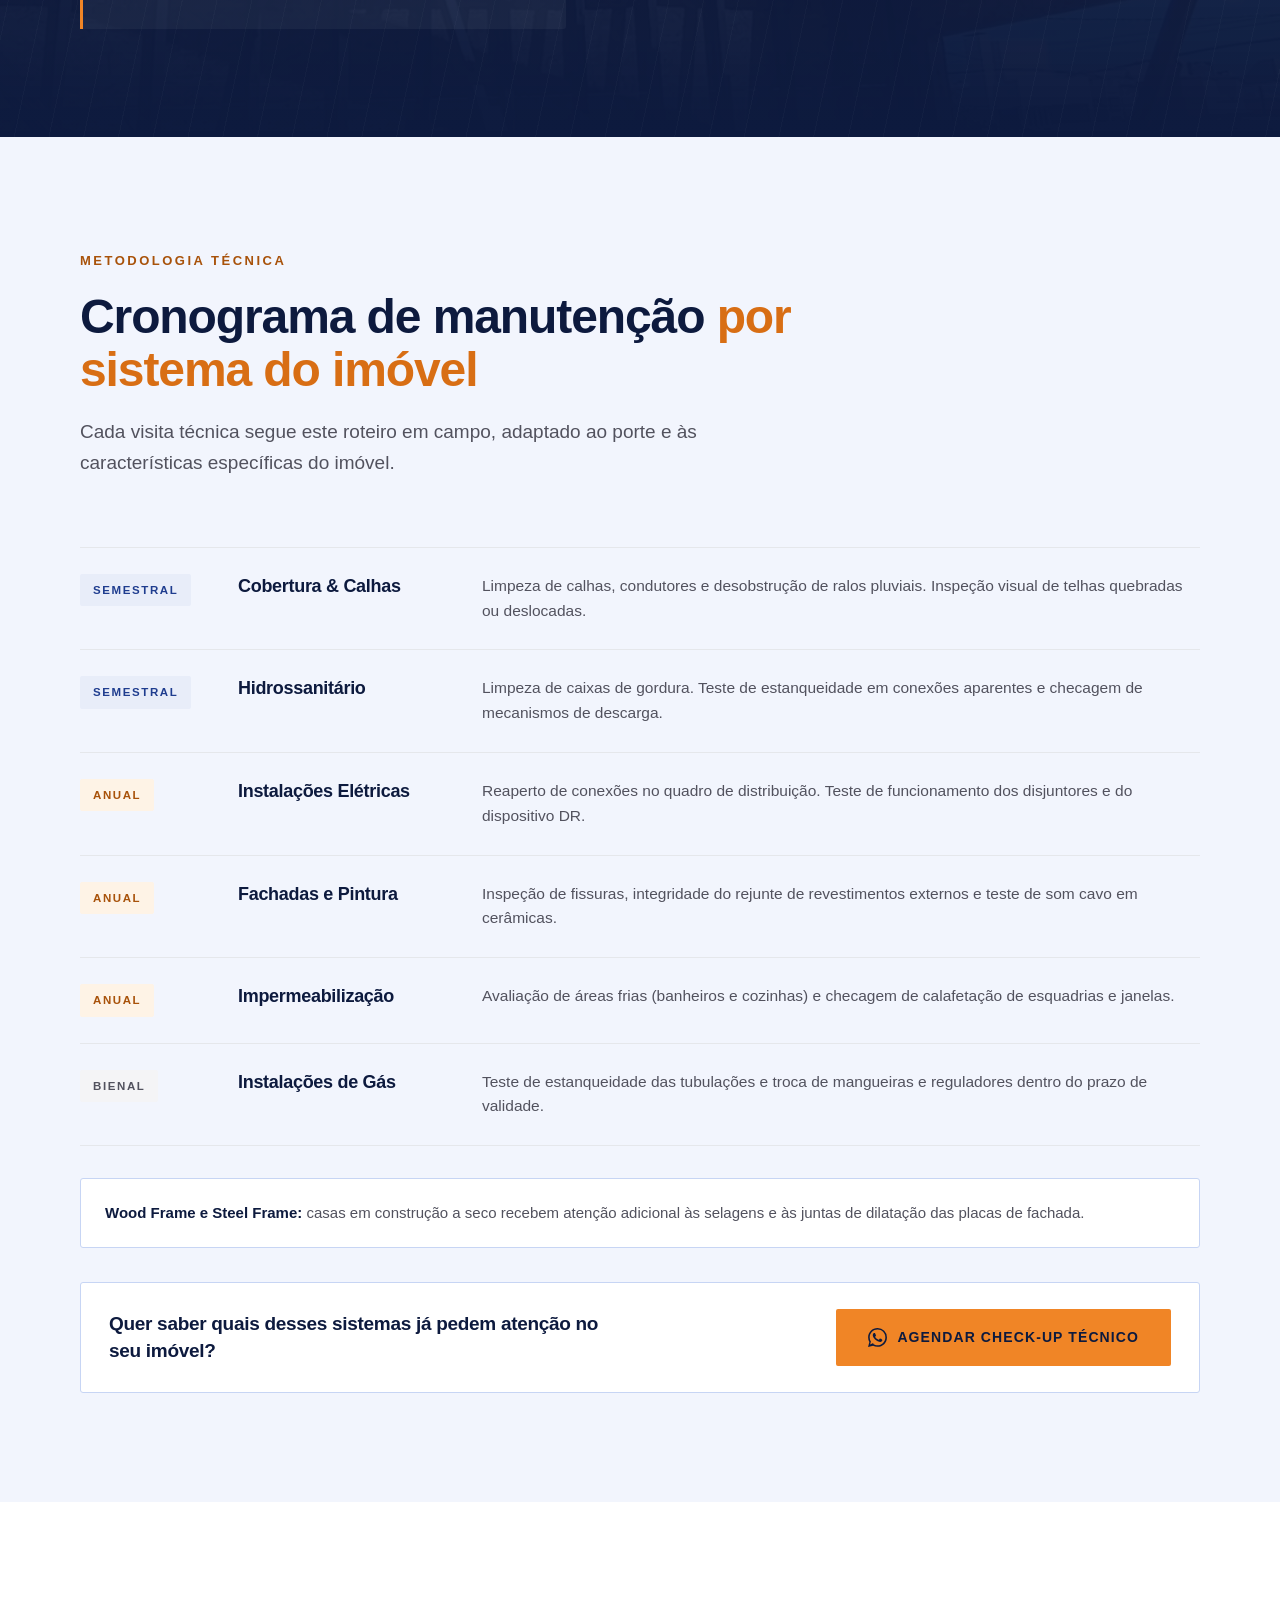
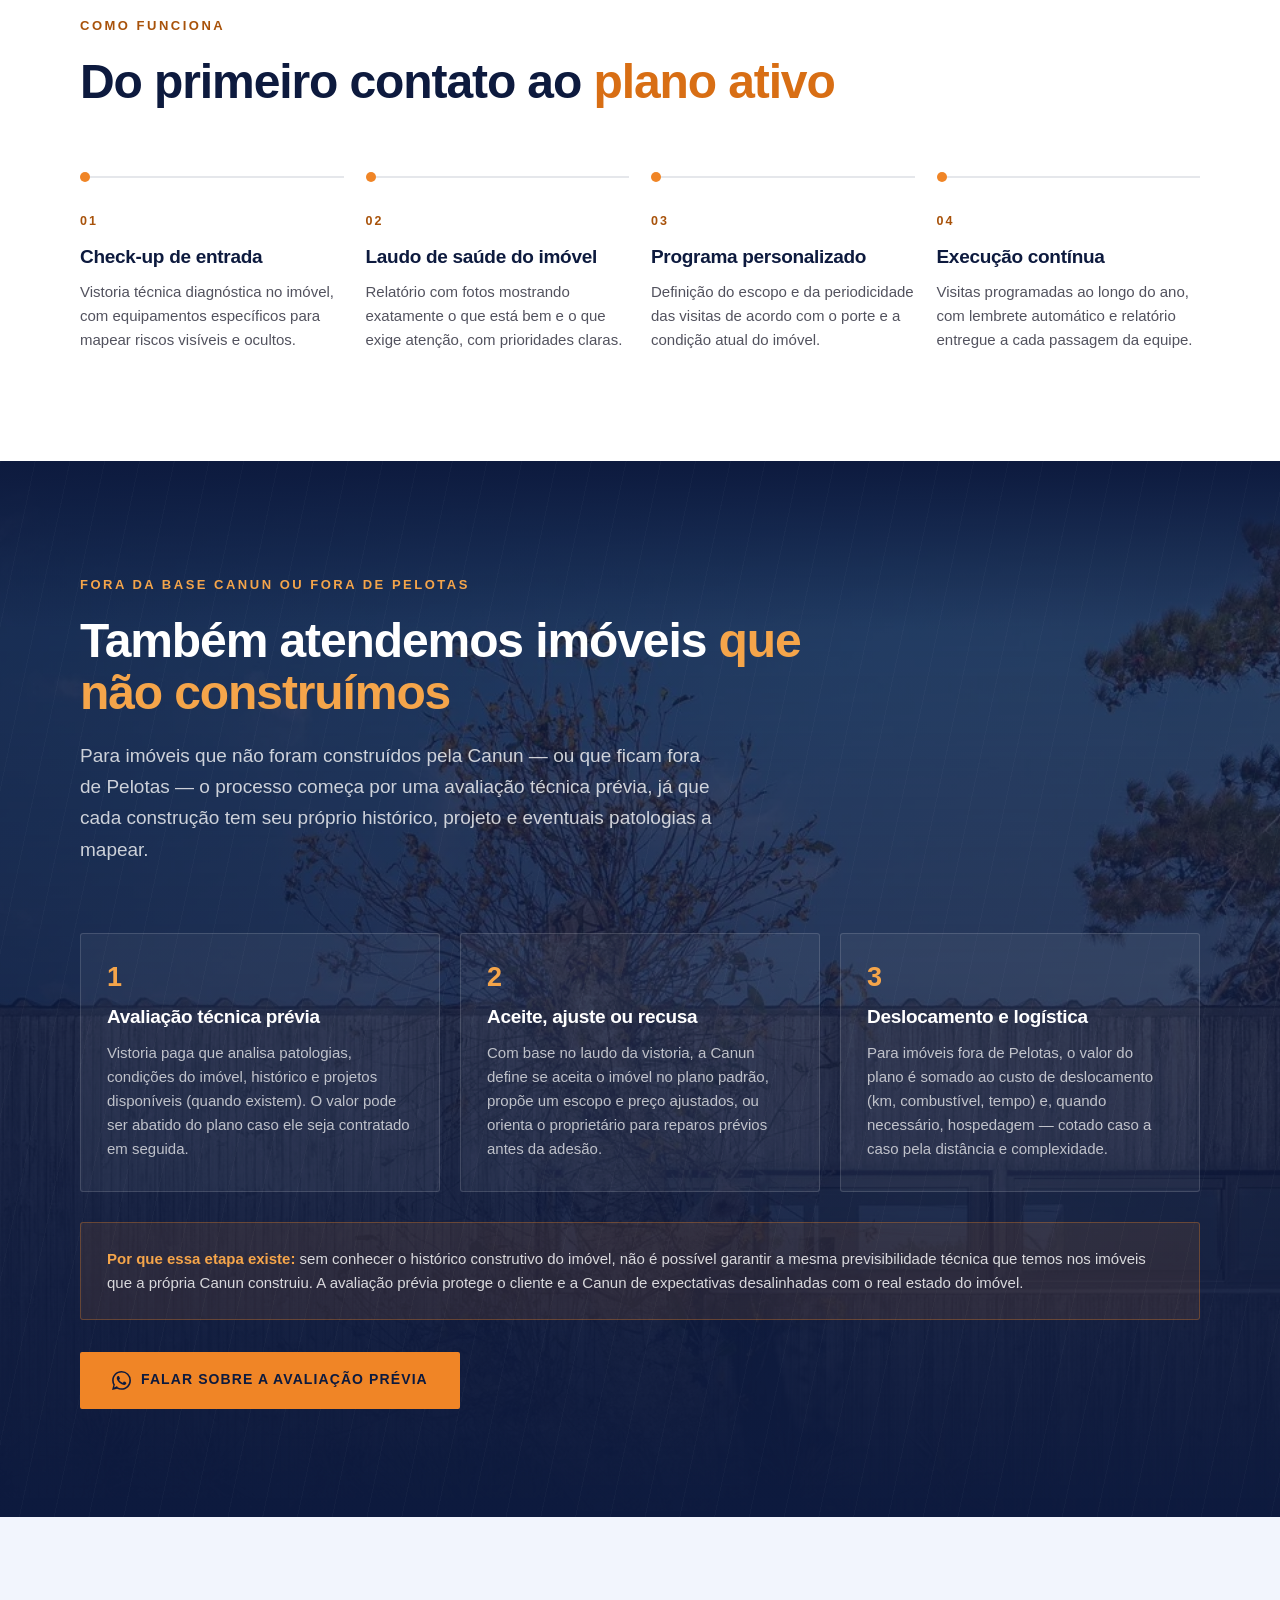
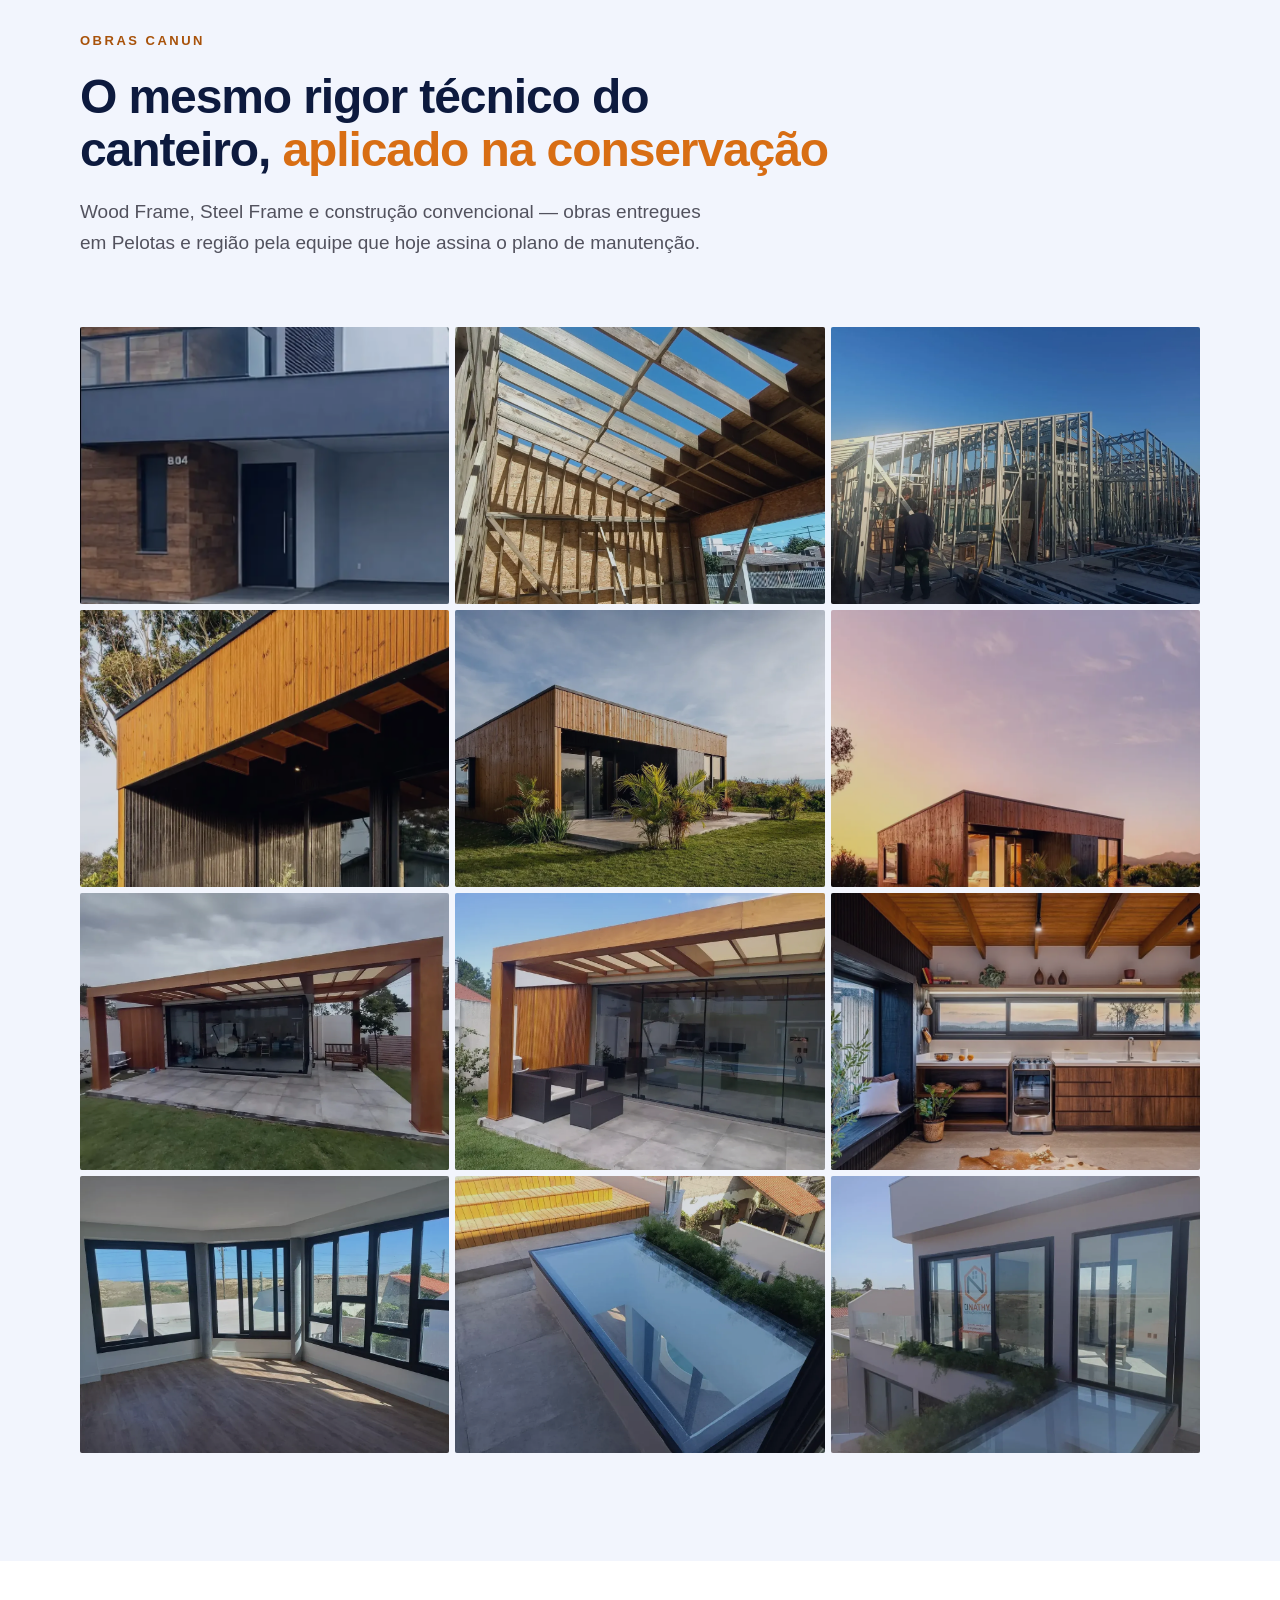
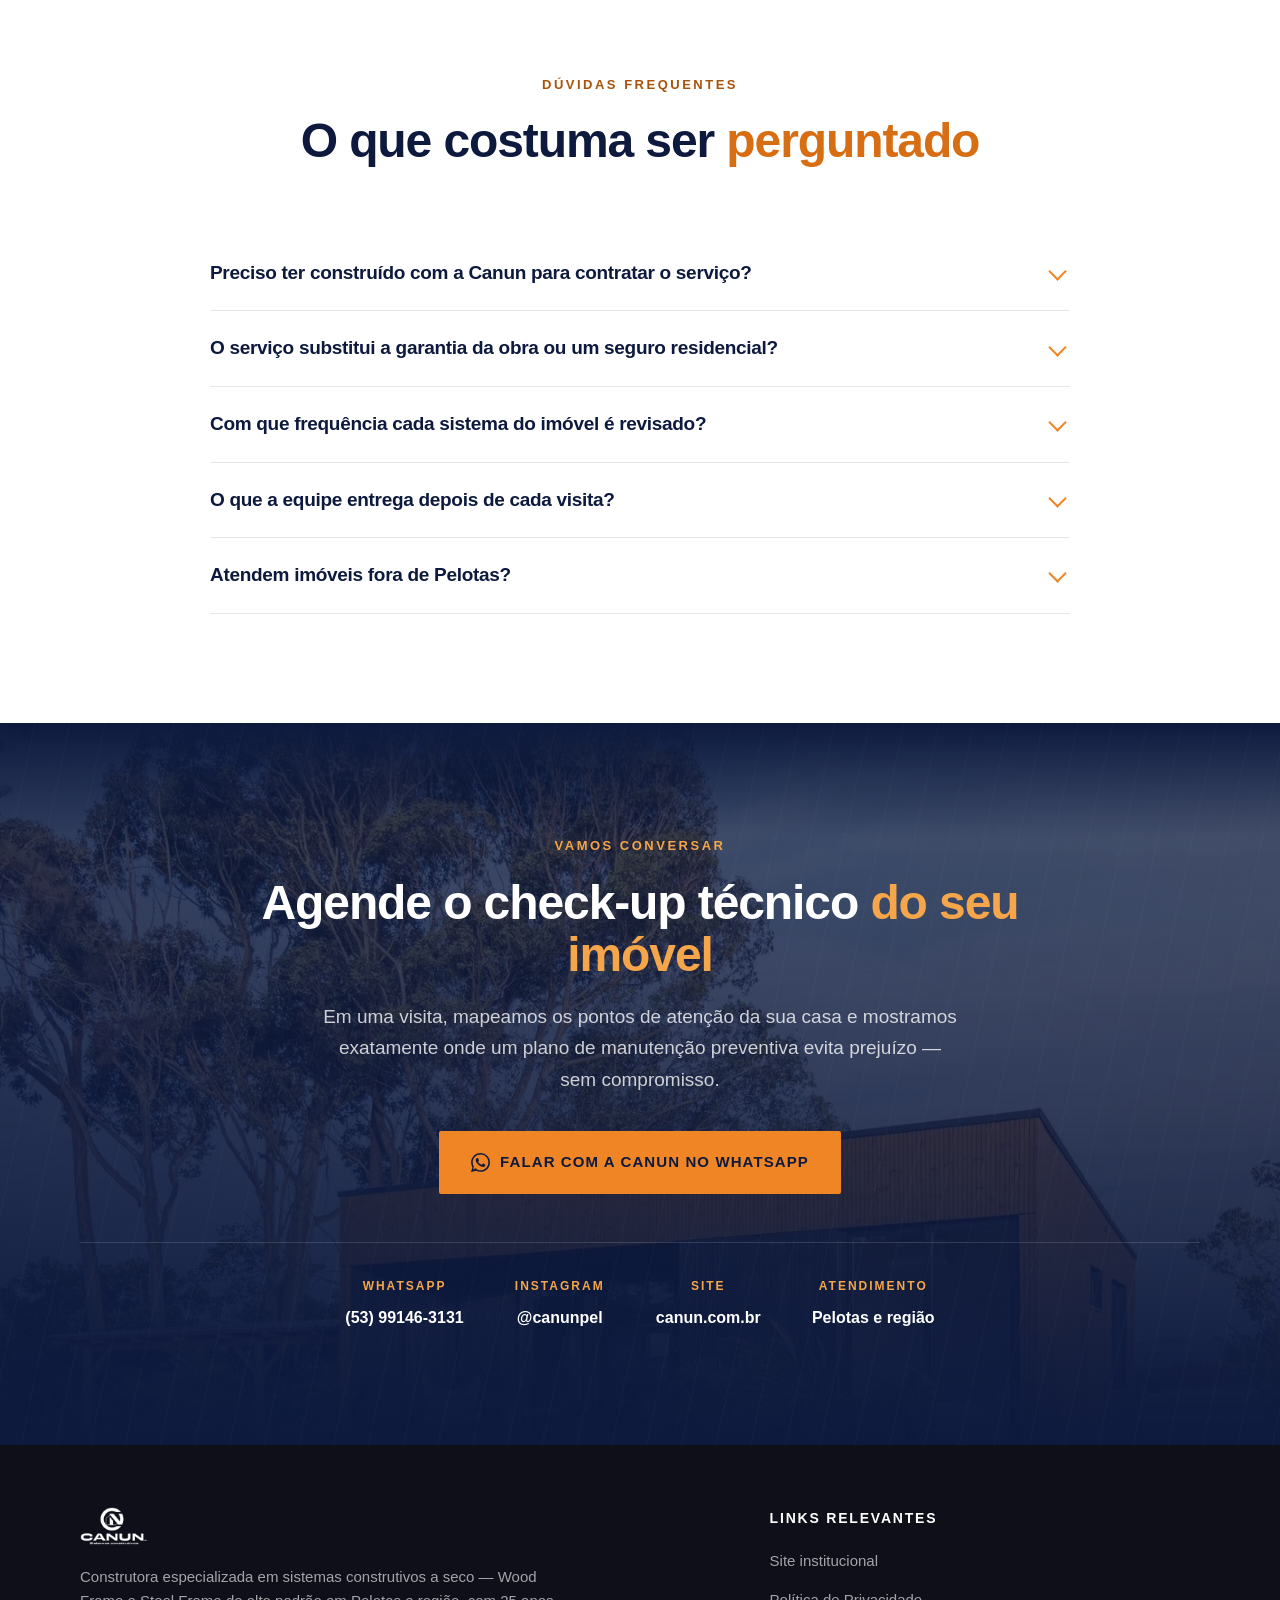
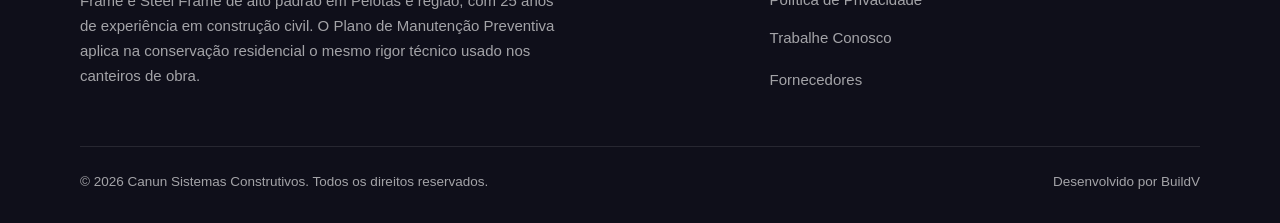
==== commit a9afbce8: "MARK-V" ====
--- a/deploy-vercel/index.html
+++ b/deploy-vercel/index.html
@@ -14,11 +14,26 @@
 <meta property="og:locale" content="pt_BR">
 <meta name="theme-color" content="#0D1A3E">
 <link rel="icon" href="assets/logo_canun.png">
-<link rel="stylesheet" href="styles.css?v=1">
-<!-- ⚠️ PENDÊNCIA: GTM da LP. Confirmar com o cliente se usa o mesmo container do site
-     institucional (GTM-WD7GJQPC) ou um novo. Ver PROJETO.md → pendências. -->
+<link rel="stylesheet" href="styles.css?v=2">
+<!-- Google Tag Manager -->
+<script>(function(w,d,s,l,i){w[l]=w[l]||[];w[l].push({'gtm.start':
+new Date().getTime(),event:'gtm.js'});var f=d.getElementsByTagName(s)[0],
+j=d.createElement(s),dl=l!='dataLayer'?'&l='+l:'';j.async=true;j.src=
+'https://www.googletagmanager.com/gtm.js?id='+i+dl;f.parentNode.insertBefore(j,f);
+})(window,document,'script','dataLayer','GTM-WD7GJQPC');</script>
+<!-- End Google Tag Manager -->
+<!-- MERLIN -->
+<script src='https://scripts.gomerlin.com.br/merlin.js'></script>
+<script>
+  Merlin.Popup.initFromSource("https://tools.gomerlin.com.br/popup/be468294-f8c8-4a38-98ac-264b859016b9");
+</script>
+<!-- End MERLIN -->
 </head>
 <body>
+<!-- Google Tag Manager (noscript) -->
+<noscript><iframe src="https://www.googletagmanager.com/ns.html?id=GTM-WD7GJQPC"
+height="0" width="0" style="display:none;visibility:hidden"></iframe></noscript>
+<!-- End Google Tag Manager (noscript) -->
 
 <a class="skip-link" href="#conteudo">Pular para o conteúdo</a>
 
@@ -35,7 +50,7 @@
       <a href="#cronograma">Cronograma</a>
       <a href="#faq">Dúvidas</a>
     </nav>
-    <a class="header__cta" href="https://wa.me/5553991463131?text=Ol%C3%A1%2C%20quero%20saber%20mais%20sobre%20o%20Plano%20de%20Manuten%C3%A7%C3%A3o%20Preventiva%20da%20Canun." target="_blank" rel="noopener">
+    <a id="cta-merlin1" data-merlin aria-haspopup="dialog" class="header__cta" href="https://wa.me/5553991463131?text=Ol%C3%A1%2C%20quero%20saber%20mais%20sobre%20o%20Plano%20de%20Manuten%C3%A7%C3%A3o%20Preventiva%20da%20Canun." target="_blank" rel="noopener">
       <svg viewBox="0 0 24 24" fill="currentColor" aria-hidden="true"><path d="M.057 24l1.687-6.163a11.867 11.867 0 01-1.587-5.945C.16 5.335 5.495 0 12.05 0a11.82 11.82 0 018.413 3.488 11.82 11.82 0 013.48 8.414c-.003 6.557-5.338 11.892-11.893 11.892a11.9 11.9 0 01-5.688-1.448L.057 24zm6.597-3.807c1.676.995 3.276 1.591 5.392 1.592 5.448 0 9.886-4.434 9.889-9.885.002-5.462-4.415-9.89-9.881-9.892-5.452 0-9.887 4.434-9.889 9.884a9.86 9.86 0 001.51 5.26l-.999 3.648 3.978-1.715zm11.387-5.464c-.074-.124-.272-.198-.57-.347-.297-.149-1.758-.868-2.031-.967-.272-.099-.47-.149-.669.149-.198.297-.768.967-.941 1.165-.173.198-.347.223-.644.074-.297-.149-1.255-.462-2.39-1.475-.883-.788-1.48-1.761-1.653-2.059-.173-.297-.018-.458.13-.606.134-.133.297-.347.446-.521.151-.172.2-.296.3-.495.099-.198.05-.372-.025-.521-.075-.148-.669-1.611-.916-2.206-.242-.579-.487-.501-.669-.51l-.57-.01c-.198 0-.52.074-.792.372s-1.04 1.016-1.04 2.479 1.065 2.876 1.213 3.074c.149.198 2.095 3.2 5.076 4.487.709.306 1.263.489 1.694.626.712.226 1.36.194 1.872.118.571-.085 1.758-.719 2.006-1.413.248-.695.248-1.29.173-1.414z"/></svg>
       Falar no WhatsApp
     </a>
@@ -50,7 +65,7 @@
   <a href="#processo">Como funciona</a>
   <a href="#obras">Obras</a>
   <a href="#faq">Dúvidas</a>
-  <a class="btn btn--primary" href="https://wa.me/5553991463131?text=Ol%C3%A1%2C%20quero%20saber%20mais%20sobre%20o%20Plano%20de%20Manuten%C3%A7%C3%A3o%20Preventiva%20da%20Canun." target="_blank" rel="noopener">
+  <a id="cta-merlin2" data-merlin aria-haspopup="dialog" class="btn btn--primary" href="https://wa.me/5553991463131?text=Ol%C3%A1%2C%20quero%20saber%20mais%20sobre%20o%20Plano%20de%20Manuten%C3%A7%C3%A3o%20Preventiva%20da%20Canun." target="_blank" rel="noopener">
     <svg viewBox="0 0 24 24" fill="currentColor" aria-hidden="true"><path d="M.057 24l1.687-6.163a11.867 11.867 0 01-1.587-5.945C.16 5.335 5.495 0 12.05 0a11.82 11.82 0 018.413 3.488 11.82 11.82 0 013.48 8.414c-.003 6.557-5.338 11.892-11.893 11.892a11.9 11.9 0 01-5.688-1.448L.057 24zm6.597-3.807c1.676.995 3.276 1.591 5.392 1.592 5.448 0 9.886-4.434 9.889-9.885.002-5.462-4.415-9.89-9.881-9.892-5.452 0-9.887 4.434-9.889 9.884a9.86 9.86 0 001.51 5.26l-.999 3.648 3.978-1.715zm11.387-5.464c-.074-.124-.272-.198-.57-.347-.297-.149-1.758-.868-2.031-.967-.272-.099-.47-.149-.669.149-.198.297-.768.967-.941 1.165-.173.198-.347.223-.644.074-.297-.149-1.255-.462-2.39-1.475-.883-.788-1.48-1.761-1.653-2.059-.173-.297-.018-.458.13-.606.134-.133.297-.347.446-.521.151-.172.2-.296.3-.495.099-.198.05-.372-.025-.521-.075-.148-.669-1.611-.916-2.206-.242-.579-.487-.501-.669-.51l-.57-.01c-.198 0-.52.074-.792.372s-1.04 1.016-1.04 2.479 1.065 2.876 1.213 3.074c.149.198 2.095 3.2 5.076 4.487.709.306 1.263.489 1.694.626.712.226 1.36.194 1.872.118.571-.085 1.758-.719 2.006-1.413.248-.695.248-1.29.173-1.414z"/></svg>
     Falar no WhatsApp
   </a>
@@ -59,35 +74,36 @@
 <main id="conteudo">
 
 <!-- ============================ HERO ============================ -->
-<section class="hero" id="top">
-  <div class="hero__rain" aria-hidden="true"></div>
+<section class="hero bleed" id="top">
+  <div class="bleed__media">
+    <img src="assets/img/bleed-hero.webp" alt="Residência em Wood Frame entregue pela Canun em Pelotas, ao entardecer" width="1600" height="900" fetchpriority="high" decoding="async">
+  </div>
+  <div class="bleed__rain" aria-hidden="true"></div>
   <div class="container hero__inner">
     <div class="hero__content">
       <span class="eyebrow reveal">Manutenção Preventiva Residencial · Pelotas e Região</span>
       <h1 class="reveal" data-delay="1">Cuidar da sua casa <span class="accent">não termina na entrega das chaves.</span></h1>
       <p class="hero__sub reveal" data-delay="2">Plano de manutenção preventiva para qualquer imóvel residencial — não precisa ter sido construído ou reformado pela Canun. Visitas técnicas programadas e relatório fotográfico a cada visita, com 25 anos de experiência em construção civil.</p>
       <div class="hero__actions reveal" data-delay="3">
-        <a class="btn btn--primary btn--lg" href="https://wa.me/5553991463131?text=Ol%C3%A1%2C%20quero%20agendar%20o%20check-up%20t%C3%A9cnico%20do%20meu%20im%C3%B3vel%20com%20a%20Canun." target="_blank" rel="noopener">
+        <a id="cta-merlin3" data-merlin aria-haspopup="dialog" class="btn btn--primary btn--lg" href="https://wa.me/5553991463131?text=Ol%C3%A1%2C%20quero%20agendar%20o%20check-up%20t%C3%A9cnico%20do%20meu%20im%C3%B3vel%20com%20a%20Canun." target="_blank" rel="noopener">
           <svg viewBox="0 0 24 24" fill="currentColor" aria-hidden="true"><path d="M.057 24l1.687-6.163a11.867 11.867 0 01-1.587-5.945C.16 5.335 5.495 0 12.05 0a11.82 11.82 0 018.413 3.488 11.82 11.82 0 013.48 8.414c-.003 6.557-5.338 11.892-11.893 11.892a11.9 11.9 0 01-5.688-1.448L.057 24zm6.597-3.807c1.676.995 3.276 1.591 5.392 1.592 5.448 0 9.886-4.434 9.889-9.885.002-5.462-4.415-9.89-9.881-9.892-5.452 0-9.887 4.434-9.889 9.884a9.86 9.86 0 001.51 5.26l-.999 3.648 3.978-1.715zm11.387-5.464c-.074-.124-.272-.198-.57-.347-.297-.149-1.758-.868-2.031-.967-.272-.099-.47-.149-.669.149-.198.297-.768.967-.941 1.165-.173.198-.347.223-.644.074-.297-.149-1.255-.462-2.39-1.475-.883-.788-1.48-1.761-1.653-2.059-.173-.297-.018-.458.13-.606.134-.133.297-.347.446-.521.151-.172.2-.296.3-.495.099-.198.05-.372-.025-.521-.075-.148-.669-1.611-.916-2.206-.242-.579-.487-.501-.669-.51l-.57-.01c-.198 0-.52.074-.792.372s-1.04 1.016-1.04 2.479 1.065 2.876 1.213 3.074c.149.198 2.095 3.2 5.076 4.487.709.306 1.263.489 1.694.626.712.226 1.36.194 1.872.118.571-.085 1.758-.719 2.006-1.413.248-.695.248-1.29.173-1.414z"/></svg>
           Agendar check-up técnico
         </a>
         <a class="btn btn--ghost btn--lg" href="#processo">Como funciona</a>
       </div>
-      <div class="hero__metrics reveal" data-delay="4">
-        <div class="metric"><b>25 anos</b><span>de experiência em construção civil</span></div>
-        <div class="metric"><b>4x</b><span>mais barato prevenir do que remediar</span></div>
-        <div class="metric"><b>Pioneira</b><span>no sistema Wood Frame em Pelotas</span></div>
-      </div>
-    </div>
-    <div class="hero__media reveal" data-delay="2">
-      <img src="assets/img/hero-casa-moderna.webp" alt="Residência de alto padrão entregue pela Canun em Pelotas, com fachada em madeira e concreto" width="796" height="1250" fetchpriority="high" decoding="async">
-      <div class="hero__badge">
-        <b>Qualquer imóvel</b>
-        <span>Wood Frame, Steel Frame ou construção convencional</span>
-      </div>
-    </div>
-  </div>
-</section>
+    </div>
+  </div>
+</section>
+
+<!-- Faixa de credenciais em azul sólido, fora da foto: mantém a imagem legível
+     e é a mesma leitura dos cards na base das peças da campanha. -->
+<div class="cred-band">
+  <div class="container cred-band__inner">
+    <div class="metric reveal"><b>25 anos</b><span>de experiência em construção civil</span></div>
+    <div class="metric reveal" data-delay="1"><b>4x</b><span>mais barato prevenir do que remediar</span></div>
+    <div class="metric reveal" data-delay="2"><b>Pioneira</b><span>no sistema Wood Frame em Pelotas</span></div>
+  </div>
+</div>
 
 <!-- ============================ MARQUEE ============================ -->
 <div class="marquee" aria-hidden="true">
@@ -147,7 +163,11 @@
 </section>
 
 <!-- ============================ POSICIONAMENTO (2) ============================ -->
-<section class="section section--dark" id="posicionamento">
+<section class="section section--dark bleed" id="posicionamento">
+  <div class="bleed__media">
+    <img src="assets/img/bleed-cobertura.webp" alt="Estrutura de cobertura em Wood Frame contra o céu, durante a execução de uma obra da Canun" width="1600" height="800" loading="lazy" decoding="async">
+  </div>
+  <div class="bleed__rain" aria-hidden="true"></div>
   <div class="container">
     <div class="pos-layout">
       <div class="reveal">
@@ -232,7 +252,7 @@
 
     <div class="crono__cta reveal">
       <p>Quer saber quais desses sistemas já pedem atenção no seu imóvel?</p>
-      <a class="btn btn--primary" href="https://wa.me/5553991463131?text=Ol%C3%A1%2C%20quero%20agendar%20o%20check-up%20t%C3%A9cnico%20do%20meu%20im%C3%B3vel%20com%20a%20Canun." target="_blank" rel="noopener">
+      <a id="cta-merlin4" data-merlin aria-haspopup="dialog" class="btn btn--primary" href="https://wa.me/5553991463131?text=Ol%C3%A1%2C%20quero%20agendar%20o%20check-up%20t%C3%A9cnico%20do%20meu%20im%C3%B3vel%20com%20a%20Canun." target="_blank" rel="noopener">
         <svg viewBox="0 0 24 24" fill="currentColor" aria-hidden="true"><path d="M.057 24l1.687-6.163a11.867 11.867 0 01-1.587-5.945C.16 5.335 5.495 0 12.05 0a11.82 11.82 0 018.413 3.488 11.82 11.82 0 013.48 8.414c-.003 6.557-5.338 11.892-11.893 11.892a11.9 11.9 0 01-5.688-1.448L.057 24zm6.597-3.807c1.676.995 3.276 1.591 5.392 1.592 5.448 0 9.886-4.434 9.889-9.885.002-5.462-4.415-9.89-9.881-9.892-5.452 0-9.887 4.434-9.889 9.884a9.86 9.86 0 001.51 5.26l-.999 3.648 3.978-1.715zm11.387-5.464c-.074-.124-.272-.198-.57-.347-.297-.149-1.758-.868-2.031-.967-.272-.099-.47-.149-.669.149-.198.297-.768.967-.941 1.165-.173.198-.347.223-.644.074-.297-.149-1.255-.462-2.39-1.475-.883-.788-1.48-1.761-1.653-2.059-.173-.297-.018-.458.13-.606.134-.133.297-.347.446-.521.151-.172.2-.296.3-.495.099-.198.05-.372-.025-.521-.075-.148-.669-1.611-.916-2.206-.242-.579-.487-.501-.669-.51l-.57-.01c-.198 0-.52.074-.792.372s-1.04 1.016-1.04 2.479 1.065 2.876 1.213 3.074c.149.198 2.095 3.2 5.076 4.487.709.306 1.263.489 1.694.626.712.226 1.36.194 1.872.118.571-.085 1.758-.719 2.006-1.413.248-.695.248-1.29.173-1.414z"/></svg>
         Agendar check-up técnico
       </a>
@@ -273,7 +293,11 @@
 </section>
 
 <!-- ============================ FORA DA BASE (6) ============================ -->
-<section class="section section--dark" id="fora-da-base">
+<section class="section section--dark bleed" id="fora-da-base">
+  <div class="bleed__media">
+    <img src="assets/img/bleed-fora.webp" alt="Fachada de residência entregue pela Canun em Pelotas e região" width="1600" height="800" loading="lazy" decoding="async">
+  </div>
+  <div class="bleed__rain" aria-hidden="true"></div>
   <div class="container">
     <div class="section-head reveal">
       <span class="eyebrow">Fora da base Canun ou fora de Pelotas</span>
@@ -298,7 +322,7 @@
       </article>
     </div>
     <p class="outside__why reveal"><strong>Por que essa etapa existe:</strong> sem conhecer o histórico construtivo do imóvel, não é possível garantir a mesma previsibilidade técnica que temos nos imóveis que a própria Canun construiu. A avaliação prévia protege o cliente e a Canun de expectativas desalinhadas com o real estado do imóvel.</p>
-    <a class="btn btn--primary reveal" style="margin-top:32px" href="https://wa.me/5553991463131?text=Ol%C3%A1%2C%20meu%20im%C3%B3vel%20n%C3%A3o%20foi%20constru%C3%ADdo%20pela%20Canun.%20Quero%20saber%20como%20funciona%20a%20avalia%C3%A7%C3%A3o%20t%C3%A9cnica%20pr%C3%A9via." target="_blank" rel="noopener">
+    <a id="cta-merlin5" data-merlin aria-haspopup="dialog" class="btn btn--primary reveal" style="margin-top:32px" href="https://wa.me/5553991463131?text=Ol%C3%A1%2C%20meu%20im%C3%B3vel%20n%C3%A3o%20foi%20constru%C3%ADdo%20pela%20Canun.%20Quero%20saber%20como%20funciona%20a%20avalia%C3%A7%C3%A3o%20t%C3%A9cnica%20pr%C3%A9via." target="_blank" rel="noopener">
       <svg viewBox="0 0 24 24" fill="currentColor" aria-hidden="true"><path d="M.057 24l1.687-6.163a11.867 11.867 0 01-1.587-5.945C.16 5.335 5.495 0 12.05 0a11.82 11.82 0 018.413 3.488 11.82 11.82 0 013.48 8.414c-.003 6.557-5.338 11.892-11.893 11.892a11.9 11.9 0 01-5.688-1.448L.057 24zm6.597-3.807c1.676.995 3.276 1.591 5.392 1.592 5.448 0 9.886-4.434 9.889-9.885.002-5.462-4.415-9.89-9.881-9.892-5.452 0-9.887 4.434-9.889 9.884a9.86 9.86 0 001.51 5.26l-.999 3.648 3.978-1.715zm11.387-5.464c-.074-.124-.272-.198-.57-.347-.297-.149-1.758-.868-2.031-.967-.272-.099-.47-.149-.669.149-.198.297-.768.967-.941 1.165-.173.198-.347.223-.644.074-.297-.149-1.255-.462-2.39-1.475-.883-.788-1.48-1.761-1.653-2.059-.173-.297-.018-.458.13-.606.134-.133.297-.347.446-.521.151-.172.2-.296.3-.495.099-.198.05-.372-.025-.521-.075-.148-.669-1.611-.916-2.206-.242-.579-.487-.501-.669-.51l-.57-.01c-.198 0-.52.074-.792.372s-1.04 1.016-1.04 2.479 1.065 2.876 1.213 3.074c.149.198 2.095 3.2 5.076 4.487.709.306 1.263.489 1.694.626.712.226 1.36.194 1.872.118.571-.085 1.758-.719 2.006-1.413.248-.695.248-1.29.173-1.414z"/></svg>
       Falar sobre a avaliação prévia
     </a>
@@ -316,51 +340,39 @@
     <div class="gallery" id="gallery">
       <button class="gal" type="button" data-index="0" aria-label="Ampliar foto: Residência de alto padrão em Pelotas/RS">
         <img src="assets/img/hero-casa-moderna.webp" alt="Residência de alto padrão entregue pela Canun, fachada em madeira e concreto" loading="lazy" decoding="async">
-        <span class="gal__veil"><span>Residência de alto padrão · Pelotas/RS</span></span>
       </button>
       <button class="gal" type="button" data-index="1" aria-label="Ampliar foto: Cobertura em Wood Frame">
         <img src="assets/img/obra-woodframe-cobertura.webp" alt="Estrutura de cobertura em Wood Frame durante a execução da obra" loading="lazy" decoding="async">
-        <span class="gal__veil"><span>Cobertura em Wood Frame</span></span>
       </button>
       <button class="gal" type="button" data-index="2" aria-label="Ampliar foto: Estrutura em Steel Frame">
         <img src="assets/img/obra-steelframe-estrutura.webp" alt="Estrutura metálica em Steel Frame montada em obra" loading="lazy" decoding="async">
-        <span class="gal__veil"><span>Estrutura em Steel Frame</span></span>
       </button>
       <button class="gal" type="button" data-index="3" aria-label="Ampliar foto: Beiral e cobertura da Obra Xangrilá">
         <img src="assets/img/obra-xangrila-beiral.webp" alt="Beiral e cobertura em balanço da Obra Xangrilá, em Wood Frame" loading="lazy" decoding="async">
-        <span class="gal__veil"><span>Beiral e cobertura · Obra Xangrilá</span></span>
       </button>
       <button class="gal" type="button" data-index="4" aria-label="Ampliar foto: Fachada em madeira da Obra Xangrilá">
         <img src="assets/img/obra-xangrila-fachada.webp" alt="Fachada em madeira da Obra Xangrilá entregue pela Canun" loading="lazy" decoding="async">
-        <span class="gal__veil"><span>Fachada em madeira · Obra Xangrilá</span></span>
       </button>
       <button class="gal" type="button" data-index="5" aria-label="Ampliar foto: Obra Xangrilá ao entardecer">
         <img src="assets/img/obra-xangrila-entardecer.webp" alt="Obra Xangrilá ao entardecer, com fachada em madeira e cobertura plana" loading="lazy" decoding="async">
-        <span class="gal__veil"><span>Obra Xangrilá ao entardecer</span></span>
       </button>
       <button class="gal" type="button" data-index="6" aria-label="Ampliar foto: Cobertura de pergolado da Edícula Steel Frame">
         <img src="assets/img/edicula-cobertura.webp" alt="Cobertura de pergolado em madeira da Edícula Steel Frame, em Arroio Pelotas" loading="lazy" decoding="async">
-        <span class="gal__veil"><span>Cobertura de pergolado · Edícula Steel Frame</span></span>
       </button>
       <button class="gal" type="button" data-index="7" aria-label="Ampliar foto: Esquadrias e pergolado da Edícula Steel Frame">
         <img src="assets/img/edicula-pergolado-lateral.webp" alt="Área de lazer com pergolado e esquadrias de vidro da Edícula Steel Frame" loading="lazy" decoding="async">
-        <span class="gal__veil"><span>Esquadrias e pergolado · Edícula Steel Frame</span></span>
       </button>
       <button class="gal" type="button" data-index="8" aria-label="Ampliar foto: Interior em construção a seco">
         <img src="assets/img/interior-cozinha-madeira.webp" alt="Interior de residência com cozinha em madeira e forro aparente" loading="lazy" decoding="async">
-        <span class="gal__veil"><span>Interior em construção a seco</span></span>
       </button>
       <button class="gal" type="button" data-index="9" aria-label="Ampliar foto: Esquadrias amplas da Obra Cassino Beira Mar">
         <img src="assets/img/obra-cassino-esquadrias.webp" alt="Sala com esquadrias amplas na Obra Cassino Beira Mar" loading="lazy" decoding="async">
-        <span class="gal__veil"><span>Esquadrias amplas · Obra Cassino Beira Mar</span></span>
       </button>
       <button class="gal" type="button" data-index="10" aria-label="Ampliar foto: Área externa da Obra Cassino Beira Mar">
         <img src="assets/img/obra-cassino-piscina.webp" alt="Área externa com piscina e deck da Obra Cassino Beira Mar" loading="lazy" decoding="async">
-        <span class="gal__veil"><span>Área externa · Obra Cassino Beira Mar</span></span>
       </button>
       <button class="gal" type="button" data-index="11" aria-label="Ampliar foto: Fachada da Obra Cassino Beira Mar">
         <img src="assets/img/obra-cassino-fachada.webp" alt="Fachada com esquadrias amplas e jardim da Obra Cassino Beira Mar" loading="lazy" decoding="async">
-        <span class="gal__veil"><span>Fachada e jardim · Obra Cassino Beira Mar</span></span>
       </button>
     </div>
   </div>
@@ -399,12 +411,16 @@
 </section>
 
 <!-- ============================ CTA FINAL (10) ============================ -->
-<section class="section section--dark cta-final" id="contato">
+<section class="section section--dark cta-final bleed" id="contato">
+  <div class="bleed__media">
+    <img src="assets/img/bleed-contato.webp" alt="Residência entregue pela Canun com área externa, em Pelotas e região" width="1600" height="800" loading="lazy" decoding="async">
+  </div>
+  <div class="bleed__rain" aria-hidden="true"></div>
   <div class="container">
     <span class="eyebrow is-centered reveal">Vamos conversar</span>
     <h2 class="h2 reveal" data-delay="1">Agende o check-up técnico <span class="accent">do seu imóvel</span></h2>
     <p class="lead reveal" data-delay="2">Em uma visita, mapeamos os pontos de atenção da sua casa e mostramos exatamente onde um plano de manutenção preventiva evita prejuízo — sem compromisso.</p>
-    <a class="btn btn--primary btn--lg reveal" data-delay="3" href="https://wa.me/5553991463131?text=Ol%C3%A1%2C%20quero%20agendar%20o%20check-up%20t%C3%A9cnico%20do%20meu%20im%C3%B3vel%20com%20a%20Canun." target="_blank" rel="noopener">
+    <a id="cta-merlin6" data-merlin aria-haspopup="dialog" class="btn btn--primary btn--lg reveal" data-delay="3" href="https://wa.me/5553991463131?text=Ol%C3%A1%2C%20quero%20agendar%20o%20check-up%20t%C3%A9cnico%20do%20meu%20im%C3%B3vel%20com%20a%20Canun." target="_blank" rel="noopener">
       <svg viewBox="0 0 24 24" fill="currentColor" aria-hidden="true"><path d="M.057 24l1.687-6.163a11.867 11.867 0 01-1.587-5.945C.16 5.335 5.495 0 12.05 0a11.82 11.82 0 018.413 3.488 11.82 11.82 0 013.48 8.414c-.003 6.557-5.338 11.892-11.893 11.892a11.9 11.9 0 01-5.688-1.448L.057 24zm6.597-3.807c1.676.995 3.276 1.591 5.392 1.592 5.448 0 9.886-4.434 9.889-9.885.002-5.462-4.415-9.89-9.881-9.892-5.452 0-9.887 4.434-9.889 9.884a9.86 9.86 0 001.51 5.26l-.999 3.648 3.978-1.715zm11.387-5.464c-.074-.124-.272-.198-.57-.347-.297-.149-1.758-.868-2.031-.967-.272-.099-.47-.149-.669.149-.198.297-.768.967-.941 1.165-.173.198-.347.223-.644.074-.297-.149-1.255-.462-2.39-1.475-.883-.788-1.48-1.761-1.653-2.059-.173-.297-.018-.458.13-.606.134-.133.297-.347.446-.521.151-.172.2-.296.3-.495.099-.198.05-.372-.025-.521-.075-.148-.669-1.611-.916-2.206-.242-.579-.487-.501-.669-.51l-.57-.01c-.198 0-.52.074-.792.372s-1.04 1.016-1.04 2.479 1.065 2.876 1.213 3.074c.149.198 2.095 3.2 5.076 4.487.709.306 1.263.489 1.694.626.712.226 1.36.194 1.872.118.571-.085 1.758-.719 2.006-1.413.248-.695.248-1.29.173-1.414z"/></svg>
       Falar com a Canun no WhatsApp
     </a>
@@ -444,9 +460,6 @@
   </div>
 </footer>
 
-<a class="wa-float" href="https://wa.me/5553991463131?text=Ol%C3%A1%2C%20quero%20saber%20mais%20sobre%20o%20Plano%20de%20Manuten%C3%A7%C3%A3o%20Preventiva%20da%20Canun." target="_blank" rel="noopener" aria-label="Falar com a Canun no WhatsApp">
-  <svg viewBox="0 0 24 24" fill="currentColor" aria-hidden="true"><path d="M.057 24l1.687-6.163a11.867 11.867 0 01-1.587-5.945C.16 5.335 5.495 0 12.05 0a11.82 11.82 0 018.413 3.488 11.82 11.82 0 013.48 8.414c-.003 6.557-5.338 11.892-11.893 11.892a11.9 11.9 0 01-5.688-1.448L.057 24zm6.597-3.807c1.676.995 3.276 1.591 5.392 1.592 5.448 0 9.886-4.434 9.889-9.885.002-5.462-4.415-9.89-9.881-9.892-5.452 0-9.887 4.434-9.889 9.884a9.86 9.86 0 001.51 5.26l-.999 3.648 3.978-1.715zm11.387-5.464c-.074-.124-.272-.198-.57-.347-.297-.149-1.758-.868-2.031-.967-.272-.099-.47-.149-.669.149-.198.297-.768.967-.941 1.165-.173.198-.347.223-.644.074-.297-.149-1.255-.462-2.39-1.475-.883-.788-1.48-1.761-1.653-2.059-.173-.297-.018-.458.13-.606.134-.133.297-.347.446-.521.151-.172.2-.296.3-.495.099-.198.05-.372-.025-.521-.075-.148-.669-1.611-.916-2.206-.242-.579-.487-.501-.669-.51l-.57-.01c-.198 0-.52.074-.792.372s-1.04 1.016-1.04 2.479 1.065 2.876 1.213 3.074c.149.198 2.095 3.2 5.076 4.487.709.306 1.263.489 1.694.626.712.226 1.36.194 1.872.118.571-.085 1.758-.719 2.006-1.413.248-.695.248-1.29.173-1.414z"/></svg>
-</a>
 
 <!-- ============================ LIGHTBOX ============================ -->
 <div class="lightbox" id="lightbox" role="dialog" aria-modal="true" aria-label="Galeria de obras" hidden>
@@ -462,7 +475,6 @@
   </button>
   <div class="lb__stage"><img class="lb__img" id="lbImg" src="" alt=""></div>
   <div class="lb__footer">
-    <span class="lb__title" id="lbTitle"></span>
     <span class="lb__counter" id="lbCounter"></span>
   </div>
 </div>
@@ -520,6 +532,6 @@
   </div>
 </div>
 
-<script src="script.js?v=1"></script>
+<script src="script.js?v=2"></script>
 </body>
 </html>
--- a/deploy-vercel/styles.css
+++ b/deploy-vercel/styles.css
@@ -43,6 +43,11 @@
   --pad: clamp(20px, 5vw, 40px);
   --header-h: 76px;
 
+  /* Sistema de cantos contido — arredondamento marca a superfície, não decora. */
+  --r-sm: 2px;   /* botões, chips */
+  --r-md: 3px;   /* cards e superfícies */
+  --r-lg: 4px;   /* modais */
+
   --ease: cubic-bezier(0.22, 1, 0.36, 1);
   --shadow-sm: 0 1px 6px rgba(13,26,62,0.06);
   --shadow-md: 0 10px 30px rgba(13,26,62,0.08);
@@ -64,12 +69,12 @@
 img { display: block; max-width: 100%; }
 a { color: inherit; text-decoration: none; }
 button { font-family: inherit; cursor: pointer; }
-:focus-visible { outline: 3px solid var(--orange-500); outline-offset: 3px; border-radius: 4px; }
+:focus-visible { outline: 3px solid var(--orange-500); outline-offset: 3px; border-radius: var(--r-sm); }
 
 .skip-link {
   position: absolute; left: 12px; top: -100px; z-index: 200;
   background: var(--white); color: var(--blue-950); font-weight: 700;
-  padding: 12px 20px; border-radius: 6px; transition: top .2s var(--ease);
+  padding: 12px 20px; border-radius: var(--r-sm); transition: top .2s var(--ease);
 }
 .skip-link:focus { top: 12px; }
 
@@ -79,20 +84,19 @@
 }
 
 /* ---------- Layout helpers ---------- */
-.container { max-width: var(--container); margin: 0 auto; padding-inline: var(--pad); position: relative; }
+.container { width: 100%; max-width: var(--container); margin: 0 auto; padding-inline: var(--pad); position: relative; }
 .section { padding: clamp(60px, 8.5vw, 122px) 0; position: relative; }
 .section--alt { background: var(--blue-50); }
 .section--dark { background: var(--blue-950); color: var(--white); }
 
 /* ---------- Eyebrow ---------- */
 .eyebrow {
-  display: inline-flex; align-items: center; gap: 12px;
+  display: inline-block;
   font-size: 13px; font-weight: 700; letter-spacing: 2.5px;
   text-transform: uppercase; color: var(--orange-800);
 }
-.eyebrow::before { content: ""; width: 28px; height: 2px; background: var(--orange-500); flex-shrink: 0; }
 .section--dark .eyebrow, .hero .eyebrow { color: var(--orange-400); }
-.eyebrow.is-centered { justify-content: center; }
+.eyebrow.is-centered { text-align: center; }
 
 /* ---------- Headings ---------- */
 .h2 {
@@ -122,7 +126,7 @@
 .btn {
   display: inline-flex; align-items: center; justify-content: center; gap: 10px;
   font-weight: 700; font-size: 14px; letter-spacing: 1.1px; text-transform: uppercase;
-  padding: 17px 30px; border: 2px solid transparent; border-radius: 6px;
+  padding: 17px 30px; border: 2px solid transparent; border-radius: var(--r-sm);
   transition: transform .25s var(--ease), box-shadow .25s var(--ease), background .25s var(--ease), color .25s var(--ease), border-color .25s var(--ease);
   text-align: center; line-height: 1.25;
 }
@@ -168,7 +172,7 @@
   display: inline-flex; align-items: center; gap: 9px;
   background: var(--orange-500); color: var(--blue-950);
   font-size: 13.5px; font-weight: 700; letter-spacing: .6px;
-  padding: 12px 20px; border-radius: 6px; white-space: nowrap;
+  padding: 12px 20px; border-radius: var(--r-sm); white-space: nowrap;
   transition: background .25s var(--ease), transform .25s var(--ease);
 }
 .header__cta svg { width: 17px; height: 17px; }
@@ -206,62 +210,92 @@
 }
 .menu-backdrop.is-open { opacity: 1; pointer-events: auto; }
 
+/* ============================ FOTO FULL-BLEED ============================ */
+/* Reproduz o tratamento dos slides: a foto ocupa toda a largura e é mesclada
+   no azul institucional por um degradê que fecha sólido embaixo, mais a
+   textura diagonal de chuva por cima. */
+.bleed { position: relative; isolation: isolate; overflow: hidden; background: var(--blue-950); }
+.bleed__media { position: absolute; inset: 0; z-index: 0; }
+.bleed__media img { width: 100%; height: 100%; object-fit: cover; }
+.bleed__media::after {
+  content: ""; position: absolute; inset: 0;
+  background:
+    linear-gradient(to top,
+      var(--blue-950) 0%,
+      rgba(13,26,62,0.95) 16%,
+      rgba(13,26,62,0.84) 46%,
+      rgba(13,26,62,0.74) 76%,
+      rgba(13,26,62,0.70) 100%),
+    linear-gradient(100deg,
+      rgba(13,26,62,0.42) 0%,
+      rgba(13,26,62,0.10) 60%,
+      rgba(240,133,38,0.10) 100%);
+}
+/* a foto do hero é de fim de tarde, já escura: pede menos véu para a
+   arquitetura continuar legível */
+/* Com as credenciais fora da foto, o texto do hero cabe na metade de baixo:
+   o véu fecha só ali e o terço superior mostra a arquitetura — é a leitura
+   dos slides da apresentação. */
+.hero .bleed__media::after {
+  background:
+    /* véu lateral: fecha do lado do texto e abre do lado da arquitetura */
+    linear-gradient(95deg,
+      rgba(13,26,62,0.94) 0%,
+      rgba(13,26,62,0.88) 48%,
+      rgba(13,26,62,0.70) 76%,
+      rgba(13,26,62,0.48) 100%),
+    /* mescla topo e base no azul institucional */
+    linear-gradient(to top,
+      var(--blue-950) 0%,
+      rgba(13,26,62,0.50) 13%,
+      rgba(13,26,62,0.00) 36%,
+      rgba(13,26,62,0.00) 74%,
+      rgba(13,26,62,0.42) 100%);
+}
+/* topo também fecha no azul, para a foto emergir da seção anterior sem costura */
+.bleed::before {
+  content: ""; position: absolute; inset: 0 0 auto 0; height: 16%; z-index: 1;
+  background: linear-gradient(to bottom, var(--blue-950), rgba(13,26,62,0));
+  pointer-events: none;
+}
+.bleed__rain {
+  position: absolute; inset: 0; z-index: 1; pointer-events: none; opacity: .22;
+  background-image: repeating-linear-gradient(102deg, rgba(255,255,255,0.10) 0 1px, transparent 1px 34px);
+}
+.bleed > .container { position: relative; z-index: 2; }
+
 /* ============================ HERO ============================ */
 .hero {
-  position: relative; overflow: hidden;
-  background: var(--blue-950);
-  padding: clamp(56px, 7vw, 96px) 0 clamp(56px, 7vw, 92px);
+  min-height: min(88vh, 820px);
+  /* bloco alinhado à esquerda do container (mesma origem da logo do header)
+     e centrado no eixo vertical da seção */
+  display: flex; align-items: center;
+  padding: clamp(84px, 12vh, 130px) 0 clamp(84px, 12vh, 130px);
   color: var(--white);
 }
-.hero::before {
-  content: ""; position: absolute; inset: 0;
-  background:
-    radial-gradient(900px 520px at 78% 6%, rgba(240,133,38,0.16), transparent 62%),
-    radial-gradient(760px 520px at 8% 92%, rgba(52,96,200,0.30), transparent 66%);
-  pointer-events: none;
-}
-.hero__rain {
-  position: absolute; inset: 0; pointer-events: none; opacity: .28;
-  background-image: repeating-linear-gradient(102deg, rgba(255,255,255,0.10) 0 1px, transparent 1px 34px);
-}
-.hero__inner {
-  display: grid; grid-template-columns: minmax(0, 1.22fr) minmax(0, .78fr);
-  gap: clamp(28px, 4vw, 56px); align-items: center;
-}
+.hero__content { max-width: 980px; }
 .hero h1 {
-  font-size: clamp(32px, 5.4vw, 60px);
-  line-height: 1.05; font-weight: 700; letter-spacing: -1.6px;
-  margin-top: 20px;
+  font-size: clamp(31px, 4.9vw, 58px);
+  line-height: 1.07; font-weight: 700; letter-spacing: -1.5px;
+  margin-top: 16px;
+  text-shadow: 0 2px 24px rgba(8,14,32,0.45);
 }
 .hero__sub {
-  font-size: clamp(16px, 1.6vw, 19px); color: rgba(255,255,255,0.80);
-  margin-top: 22px; max-width: 560px; line-height: 1.65;
-}
-.hero__actions { display: flex; flex-wrap: wrap; gap: 14px; margin-top: 34px; }
-.hero__metrics {
+  font-size: clamp(16px, 1.6vw, 19px); color: rgba(255,255,255,0.88);
+  margin-top: 20px; max-width: 760px; line-height: 1.6;
+}
+.hero__actions { display: flex; flex-wrap: wrap; gap: 14px; margin-top: 32px; }
+.cred-band { background: var(--blue-950); color: var(--white); padding: 30px 0 34px; }
+.cred-band__inner {
   display: grid; grid-template-columns: repeat(3, minmax(0,1fr));
-  gap: 8px; margin-top: 44px;
-  border-top: 1px solid rgba(255,255,255,0.14); padding-top: 28px;
-}
+  gap: 22px 34px;
+}
+.cred-band .metric { padding-top: 14px; border-top: 1px solid var(--orange-500); }
 .metric b {
-  display: block; font-size: clamp(26px, 3.2vw, 36px); font-weight: 700;
+  display: block; font-size: clamp(24px, 3vw, 34px); font-weight: 700;
   color: var(--orange-400); letter-spacing: -1px; line-height: 1;
 }
-.metric span { display: block; font-size: 13px; color: rgba(255,255,255,0.62); margin-top: 8px; line-height: 1.4; }
-
-.hero__media { position: relative; }
-.hero__media img {
-  width: 100%; height: clamp(360px, 52vw, 560px); object-fit: cover;
-  border-radius: 18px; box-shadow: 0 30px 70px rgba(0,0,0,0.42);
-}
-.hero__badge {
-  position: absolute; left: -18px; bottom: 34px;
-  background: var(--white); color: var(--blue-950);
-  border-radius: 14px; padding: 18px 22px; box-shadow: var(--shadow-lg);
-  max-width: 250px;
-}
-.hero__badge b { display: block; font-size: 27px; letter-spacing: -.8px; color: var(--orange-600); line-height: 1; }
-.hero__badge span { display: block; font-size: 13.5px; color: var(--gray-600); margin-top: 7px; line-height: 1.45; }
+.metric span { display: block; font-size: 13px; color: rgba(255,255,255,0.74); margin-top: 8px; line-height: 1.4; }
 
 /* ============================ MARQUEE ============================ */
 .marquee {
@@ -286,7 +320,7 @@
 }
 .risk {
   position: relative; background: var(--white);
-  border: 1px solid var(--gray-200); border-radius: 16px;
+  border: 1px solid var(--gray-200); border-radius: var(--r-md);
   overflow: hidden; display: flex; flex-direction: column;
   transition: transform .3s var(--ease), box-shadow .3s var(--ease), border-color .3s var(--ease);
 }
@@ -315,7 +349,7 @@
 .stat-band {
   display: flex; align-items: center; gap: clamp(20px, 3vw, 38px);
   margin-top: 40px; padding: clamp(28px, 3.6vw, 40px);
-  background: var(--blue-950); color: var(--white); border-radius: 18px;
+  background: var(--blue-950); color: var(--white); border-radius: var(--r-md);
   flex-wrap: wrap;
 }
 .stat-band__num {
@@ -338,7 +372,7 @@
 .quote {
   margin-top: 36px; padding: 28px 30px;
   border-left: 3px solid var(--orange-500);
-  background: rgba(255,255,255,0.045); border-radius: 0 14px 14px 0;
+  background: rgba(255,255,255,0.045); border-radius: 0 var(--r-md) var(--r-md) 0;
 }
 .quote p { font-size: 16px; color: rgba(255,255,255,0.80); line-height: 1.65; font-style: italic; }
 .quote cite { display: block; margin-top: 14px; font-size: 13px; font-style: normal; letter-spacing: 1.6px; text-transform: uppercase; color: var(--orange-400); font-weight: 700; }
@@ -354,7 +388,7 @@
 .crono__row:hover { background: var(--blue-50); }
 .crono__freq {
   display: inline-block; font-size: 11.5px; font-weight: 700; letter-spacing: 1.6px;
-  text-transform: uppercase; padding: 7px 13px; border-radius: 100px;
+  text-transform: uppercase; padding: 7px 13px; border-radius: var(--r-sm);
   background: var(--blue-100); color: var(--blue-700); white-space: nowrap;
 }
 .crono__freq[data-freq="anual"] { background: var(--orange-100); color: var(--orange-800); }
@@ -363,7 +397,7 @@
 .crono__act { font-size: 15.5px; color: var(--gray-600); line-height: 1.6; }
 .crono__note {
   margin-top: 32px; font-size: 15px; color: var(--gray-600);
-  background: var(--white); border: 1px solid var(--blue-200); border-radius: 14px;
+  background: var(--white); border: 1px solid var(--blue-200); border-radius: var(--r-md);
   padding: 22px 24px; line-height: 1.6;
 }
 .crono__note strong { color: var(--blue-950); }
@@ -383,47 +417,11 @@
 .step h3 { font-size: 19px; color: var(--blue-950); margin-top: 12px; letter-spacing: -.3px; line-height: 1.3; }
 .step p { font-size: 15px; color: var(--gray-600); margin-top: 10px; line-height: 1.6; }
 
-/* ============================ PLANOS ============================ */
-.plans { display: grid; grid-template-columns: repeat(auto-fit, minmax(272px, 1fr)); gap: 22px; align-items: stretch; }
-.plan {
-  display: flex; flex-direction: column;
-  background: var(--white); border: 1px solid var(--gray-200); border-radius: 18px;
-  padding: 34px 30px 32px; position: relative;
-  transition: transform .3s var(--ease), box-shadow .3s var(--ease), border-color .3s var(--ease);
-}
-.plan:hover { transform: translateY(-4px); box-shadow: var(--shadow-md); }
-.plan--featured { border-color: var(--orange-500); box-shadow: var(--shadow-md); }
-.plan__badge {
-  position: absolute; top: -13px; left: 30px;
-  font-size: 11px; font-weight: 700; letter-spacing: 1.8px; text-transform: uppercase;
-  padding: 7px 15px; border-radius: 100px;
-  background: var(--blue-100); color: var(--blue-700);
-}
-.plan--featured .plan__badge { background: var(--orange-500); color: var(--blue-950); }
-.plan h3 { font-size: 27px; color: var(--blue-950); letter-spacing: -.7px; margin-top: 6px; }
-.plan__size { font-size: 14px; color: var(--gray-500); margin-top: 6px; }
-.plan__price {
-  margin-top: 22px; padding-top: 22px; border-top: 1px solid var(--gray-200);
-  font-size: clamp(24px, 2.6vw, 31px); font-weight: 700; color: var(--blue-950); letter-spacing: -1px;
-  line-height: 1.15;
-}
-.plan__price small { font-size: 15px; font-weight: 600; color: var(--gray-500); letter-spacing: 0; }
-.plan ul { list-style: none; margin-top: 24px; display: flex; flex-direction: column; gap: 13px; flex: 1; }
-.plan li { display: flex; gap: 11px; font-size: 15px; color: var(--gray-700); line-height: 1.5; }
-.plan li .tick {
-  flex-shrink: 0; width: 20px; height: 20px; border-radius: 50%; margin-top: 2px;
-  background: var(--orange-100); color: var(--orange-700);
-  display: grid; place-items: center;
-}
-.plan li .tick svg { width: 12px; height: 12px; }
-.plan .btn { margin-top: 28px; width: 100%; }
-.plans__note { margin-top: 26px; font-size: 14px; color: var(--gray-500); line-height: 1.6; max-width: 860px; }
-
 /* ============================ FORA DA BASE ============================ */
 .outside { display: grid; grid-template-columns: repeat(3, minmax(0, 1fr)); gap: 20px; }
 .outside__card {
   background: rgba(255,255,255,0.05); border: 1px solid rgba(255,255,255,0.14);
-  border-radius: 16px; padding: 30px 26px;
+  border-radius: var(--r-md); padding: 30px 26px;
   transition: background .3s var(--ease), border-color .3s var(--ease), transform .3s var(--ease);
 }
 .outside__card:hover { background: rgba(255,255,255,0.085); border-color: rgba(240,133,38,0.5); transform: translateY(-3px); }
@@ -431,60 +429,27 @@
 .outside__card h3 { font-size: 19px; color: var(--white); margin-top: 14px; letter-spacing: -.3px; line-height: 1.3; }
 .outside__card p { font-size: 15px; color: rgba(255,255,255,0.70); margin-top: 11px; line-height: 1.6; }
 .outside__why {
-  margin-top: 30px; padding: 24px 26px; border-radius: 14px;
+  margin-top: 30px; padding: 24px 26px; border-radius: var(--r-md);
   background: rgba(240,133,38,0.10); border: 1px solid rgba(240,133,38,0.30);
   font-size: 15px; color: rgba(255,255,255,0.82); line-height: 1.6;
 }
 .outside__why strong { color: var(--orange-400); }
 
-/* ============================ OFERTA ============================ */
-.offer {
-  background: linear-gradient(135deg, var(--blue-900), var(--blue-950) 62%);
-  color: var(--white); border-radius: 22px; overflow: hidden;
-  padding: clamp(34px, 4.6vw, 60px);
-  border: 1px solid rgba(240,133,38,0.30);
-}
-.offer__flag {
-  display: inline-flex; align-items: center; gap: 9px;
-  background: var(--orange-500); color: var(--blue-950);
-  font-size: 12px; font-weight: 700; letter-spacing: 1.8px; text-transform: uppercase;
-  padding: 9px 17px; border-radius: 100px;
-}
-.offer h2 {
-  font-size: clamp(27px, 4vw, 44px); line-height: 1.08; font-weight: 700;
-  letter-spacing: -1.2px; margin-top: 20px; max-width: 900px;
-}
-.offer h2 .accent { color: var(--orange-400); }
-.offer__lead { font-size: clamp(16px, 1.6vw, 19px); color: rgba(255,255,255,0.80); margin-top: 20px; max-width: 780px; line-height: 1.65; }
-.offer__grid { display: grid; grid-template-columns: repeat(auto-fit, minmax(212px, 1fr)); gap: 18px; margin-top: 38px; }
-.offer__card {
-  background: rgba(255,255,255,0.06); border: 1px solid rgba(255,255,255,0.14);
-  border-radius: 14px; padding: 24px 22px;
-}
-.offer__card b { display: block; font-size: 25px; color: var(--orange-400); letter-spacing: -.8px; line-height: 1.1; }
-.offer__card span { display: block; font-size: 14.5px; color: rgba(255,255,255,0.72); margin-top: 10px; line-height: 1.5; }
-.offer__actions { display: flex; flex-wrap: wrap; align-items: center; gap: 18px; margin-top: 36px; }
-.offer__contact { font-size: 15px; color: rgba(255,255,255,0.72); }
-.offer__contact a { display: inline-block; padding: 5px 2px; color: var(--white); font-weight: 700; }
-.offer__contact a:hover { color: var(--orange-400); }
-.offer__fine { margin-top: 26px; font-size: 13px; color: rgba(255,255,255,0.50); line-height: 1.6; max-width: 880px; }
-
 /* ============================ GALERIA ============================ */
-.gallery { display: grid; grid-template-columns: repeat(3, 1fr); gap: 16px; }
+.gallery { display: grid; grid-template-columns: repeat(3, 1fr); gap: 6px; }
 .gal {
   position: relative; border: 0; padding: 0; background: var(--gray-100);
-  border-radius: 14px; overflow: hidden; aspect-ratio: 4 / 3;
-  display: block; width: 100%;
+  border-radius: var(--r-sm); overflow: hidden; aspect-ratio: 4 / 3;
+  display: block; width: 100%; cursor: zoom-in;
 }
 .gal img { width: 100%; height: 100%; object-fit: cover; transition: transform .6s var(--ease); }
 .gal:hover img { transform: scale(1.05); }
-.gal__veil {
-  position: absolute; inset: 0; display: flex; align-items: flex-end; padding: 18px;
-  background: linear-gradient(to top, rgba(13,26,62,0.92) 12%, rgba(13,26,62,0.55) 46%, transparent 78%);
-  opacity: 0; transition: opacity .3s var(--ease);
-}
-.gal:hover .gal__veil, .gal:focus-visible .gal__veil { opacity: 1; }
-.gal__veil span { color: var(--white); font-size: 14px; font-weight: 700; letter-spacing: .2px; text-align: left; text-shadow: 0 1px 3px rgba(0,0,0,0.65); }
+/* sem legenda: o hover só aproxima a foto e clareia levemente */
+.gal::after {
+  content: ""; position: absolute; inset: 0;
+  background: rgba(13,26,62,0.16); transition: opacity .3s var(--ease);
+}
+.gal:hover::after, .gal:focus-visible::after { opacity: 0; }
 
 /* ============================ FAQ ============================ */
 .faq { max-width: 860px; margin-inline: auto; }
@@ -543,7 +508,7 @@
 .lightbox[hidden] { display: none; }
 .lb__backdrop { position: absolute; inset: 0; background: rgba(8,14,32,0.94); }
 .lb__stage { position: relative; z-index: 1; max-width: min(1100px, 92vw); max-height: 78vh; }
-.lb__img { max-width: 100%; max-height: 78vh; width: auto; height: auto; border-radius: 10px; object-fit: contain; }
+.lb__img { max-width: 100%; max-height: 78vh; width: auto; height: auto; border-radius: var(--r-sm); object-fit: contain; }
 .lb__close, .lb__nav {
   position: absolute; z-index: 2; display: grid; place-items: center;
   width: 48px; height: 48px; border-radius: 50%; border: 1px solid rgba(255,255,255,0.30);
@@ -570,7 +535,7 @@
 }
 .privacy-overlay.is-open { opacity: 1; pointer-events: auto; }
 .privacy {
-  background: var(--white); border-radius: 16px; width: min(760px, 100%);
+  background: var(--white); border-radius: var(--r-lg); width: min(760px, 100%);
   max-height: 86vh; display: flex; flex-direction: column; overflow: hidden;
 }
 .privacy__head { display: flex; align-items: center; justify-content: space-between; gap: 16px; padding: 24px 28px; border-bottom: 1px solid var(--gray-200); }
@@ -588,35 +553,23 @@
 
 /* ============================ COOKIE BAR ============================ */
 .cookie-bar {
-  position: fixed; left: 16px; right: 16px; bottom: 16px; z-index: 150;
-  background: var(--white); border: 1px solid var(--gray-200); border-radius: 14px;
+  position: fixed; left: 16px; bottom: 16px; z-index: 150;
+  width: min(680px, calc(100vw - 32px));
+  background: var(--white); border: 1px solid var(--gray-200); border-radius: var(--r-lg);
   box-shadow: var(--shadow-lg); padding: 20px 24px;
   display: none; align-items: center; justify-content: space-between; gap: 20px; flex-wrap: wrap;
-  max-width: 980px; margin-inline: auto;
 }
 .cookie-bar.is-visible { display: flex; }
 .cookie-bar__text { font-size: 14.5px; color: var(--gray-600); line-height: 1.55; flex: 1 1 320px; }
 .cookie-bar__text button { background: none; border: 0; color: var(--orange-800); font-weight: 700; text-decoration: underline; padding: 0; font-size: inherit; }
 .cookie-bar__actions { display: flex; gap: 10px; flex-wrap: wrap; }
 .cookie-bar__actions button {
-  font-size: 14px; font-weight: 700; padding: 12px 22px; border-radius: 6px; border: 1px solid var(--gray-300);
+  font-size: 14px; font-weight: 700; padding: 12px 22px; border-radius: var(--r-sm); border: 1px solid var(--gray-300);
   background: var(--white); color: var(--gray-700); transition: all .25s var(--ease);
 }
 .cookie-bar__actions button:hover { border-color: var(--gray-500); }
 .cookie-bar__accept { background: var(--orange-500) !important; border-color: var(--orange-500) !important; color: var(--blue-950) !important; }
 .cookie-bar__accept:hover { background: var(--orange-400) !important; border-color: var(--orange-400) !important; }
-
-/* ============================ WHATSAPP FLUTUANTE ============================ */
-.wa-float {
-  position: fixed; right: 18px; bottom: 18px; z-index: 140;
-  width: 58px; height: 58px; border-radius: 50%;
-  background: #1EA952; color: var(--white);
-  display: grid; place-items: center;
-  box-shadow: 0 10px 26px rgba(0,0,0,0.26);
-  transition: transform .25s var(--ease);
-}
-.wa-float:hover { transform: scale(1.07); }
-.wa-float svg { width: 30px; height: 30px; }
 
 /* ============================ REVEAL ============================ */
 .reveal { opacity: 0; transform: translateY(24px); transition: opacity .7s var(--ease), transform .7s var(--ease); }
@@ -648,10 +601,6 @@
 }
 
 @media (max-width: 1024px) {
-  .hero__inner { grid-template-columns: 1fr; }
-  .hero__media { order: -1; }
-  .hero__media img { height: clamp(280px, 46vw, 400px); }
-  .hero__badge { left: auto; right: 16px; bottom: -14px; }
   .pos-layout { grid-template-columns: 1fr; }
   .crono__row { grid-template-columns: 128px 1fr; }
   .crono__act { grid-column: 1 / -1; }
@@ -659,10 +608,13 @@
 }
 
 @media (max-width: 900px) {
+  .hero { min-height: min(78vh, 640px); padding: 84px 0 84px; }
+  .cred-band__inner { gap: 18px 20px; }
+  .metric span { font-size: 12.5px; }
   .nav { display: none; }
   .header__cta { display: none; }
   .burger { display: flex; }
-  .gallery { grid-template-columns: repeat(2, 1fr); }
+  .gallery { grid-template-columns: repeat(2, 1fr); gap: 5px; }
 }
 
 @media (max-width: 560px) {
@@ -674,45 +626,37 @@
   .section { padding: 56px 0; }
   .section-head { margin-bottom: 34px; }
   /* letter-spacing largo empurrava o eyebrow para 3 linhas em 375px */
-  .eyebrow { font-size: 11.5px; letter-spacing: 1.5px; gap: 9px; }
-  .eyebrow::before { width: 20px; }
+  .eyebrow { font-size: 11.5px; letter-spacing: 1.5px; }
   /* caption uppercase de 1.1px estourava o botão em 2 linhas desequilibradas */
   .btn { letter-spacing: .5px; padding: 16px 22px; }
   .btn--lg { padding: 18px 24px; font-size: 14.5px; }
   .header__logo img { height: 28px; }
   .risk-grid, .steps { grid-template-columns: 1fr; }
-  .hero__metrics { grid-template-columns: 1fr; gap: 20px; text-align: left; }
+  .hero { min-height: 0; padding: 76px 0 76px; }
+  .cred-band__inner { grid-template-columns: 1fr; gap: 18px; }
+  .cred-band { padding: 26px 0 28px; }
   .hero__actions .btn { width: 100%; }
-  .hero__badge {
-    position: absolute; left: 12px; right: 12px; bottom: 12px; max-width: none;
-    padding: 14px 16px; border-radius: 12px; background: rgba(255,255,255,0.96);
-  }
-  .hero__badge b { font-size: 22px; }
-  .hero__badge span { font-size: 12.5px; margin-top: 5px; }
-  .hero__media img { border-radius: 14px; }
+  .bleed::before { height: 12%; }
   .stat-band { flex-direction: column; align-items: flex-start; gap: 14px; }
   .crono__row { grid-template-columns: 1fr; gap: 12px; }
-  .gallery { grid-template-columns: 1fr; gap: 12px; }
-  .offer__actions .btn { width: 100%; }
+  .gallery { grid-template-columns: 1fr; gap: 5px; }
   .cta-final .btn { width: 100%; }
   .footer__bottom { flex-direction: column; gap: 8px; }
-  .cookie-bar { left: 10px; right: 10px; bottom: 10px; padding: 18px; }
+  .cookie-bar { left: 10px; bottom: 10px; width: calc(100vw - 20px); padding: 18px; }
+  /* enquanto o aviso está no ar, os flutuantes saem da frente */
+  body.cookie-open .merlin-popup-container { display: none !important; }
   .cookie-bar__actions button { flex: 1 1 120px; }
   .lb__prev { left: 8px; }
   .lb__next { right: 8px; }
   .lb__close { top: 12px; right: 12px; }
-  .wa-float { width: 52px; height: 52px; right: 14px; bottom: 14px; }
-  .wa-float svg { width: 27px; height: 27px; }
   .pos-item { grid-template-columns: 46px 1fr; gap: 12px; }
-  .plan__badge { left: 22px; }
-  .plan { padding: 32px 24px 30px; }
 }
 
 /* ---------- CTA intermediário do cronograma ---------- */
 .crono__cta {
   margin-top: 34px; display: flex; flex-wrap: wrap; align-items: center;
   gap: 20px 26px; justify-content: space-between;
-  background: var(--white); border: 1px solid var(--blue-200); border-radius: 16px;
+  background: var(--white); border: 1px solid var(--blue-200); border-radius: var(--r-md);
   padding: 26px 28px;
 }
 .crono__cta p { font-size: clamp(16px, 1.7vw, 19px); color: var(--blue-950); font-weight: 700; letter-spacing: -.3px; max-width: 520px; line-height: 1.4; }
@@ -720,3 +664,11 @@
   .crono__cta { flex-direction: column; align-items: stretch; text-align: left; padding: 22px; }
   .crono__cta .btn { width: 100%; }
 }
+
+/* ---------- Widget Merlin: correções de acessibilidade (script de terceiro) ---------- */
+.merlin-button:focus-visible {
+  outline: 3px solid var(--orange-500) !important;
+  outline-offset: 3px; border-radius: 50%;
+}
+/* alvo de toque do link inline no aviso de cookies */
+.cookie-bar__text button { padding: 4px 0; }
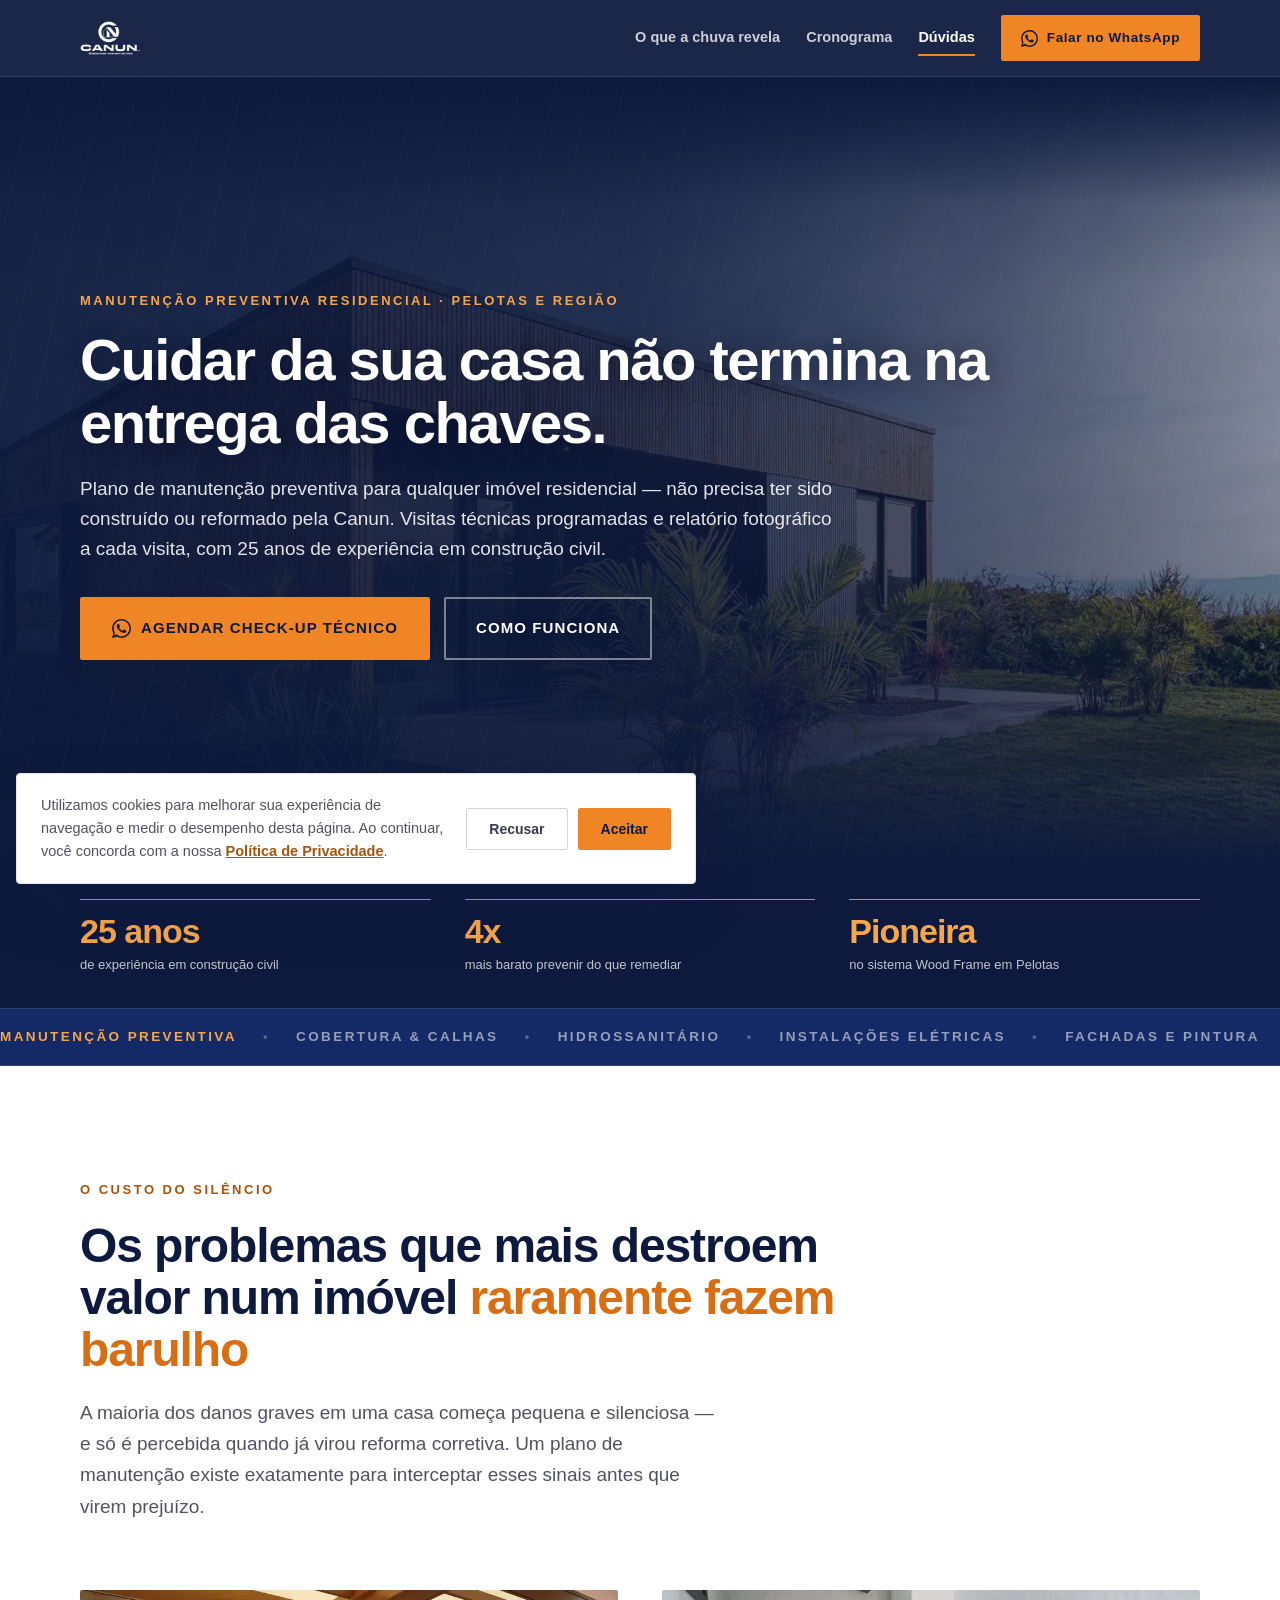
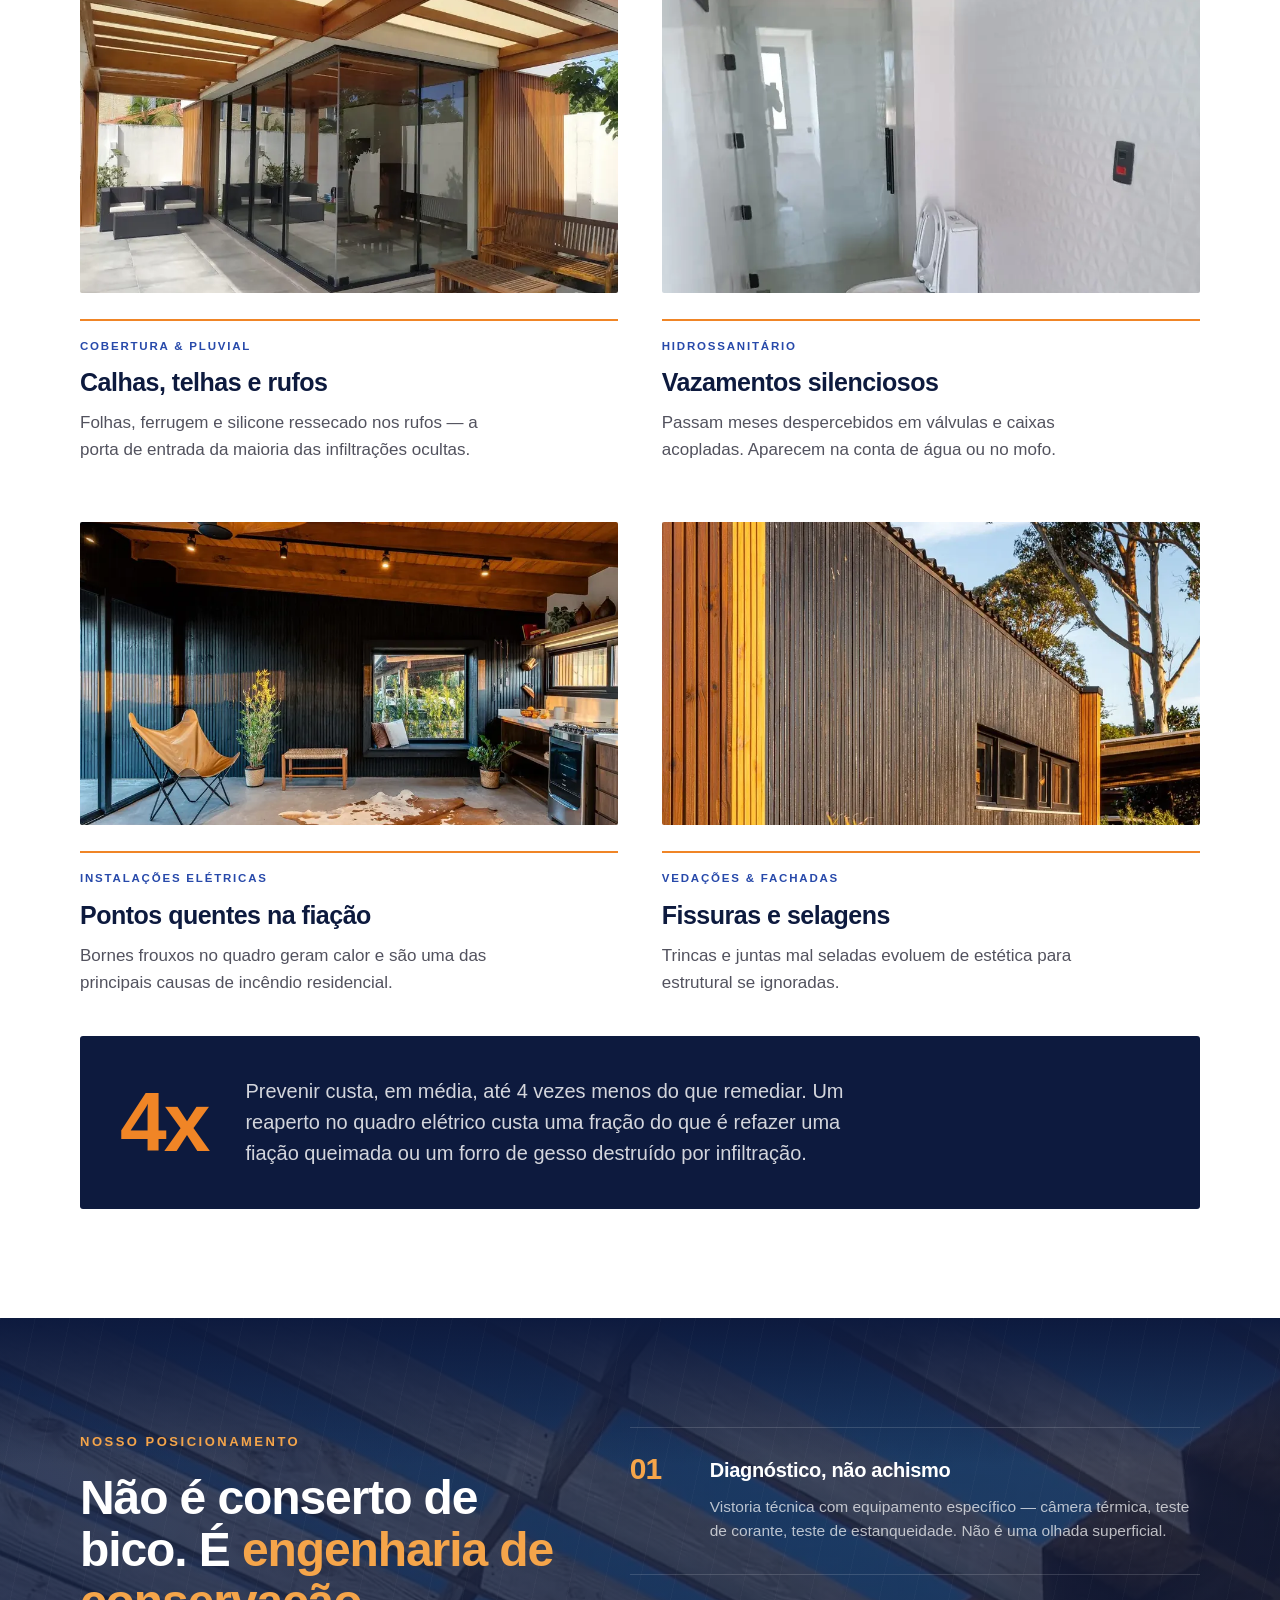
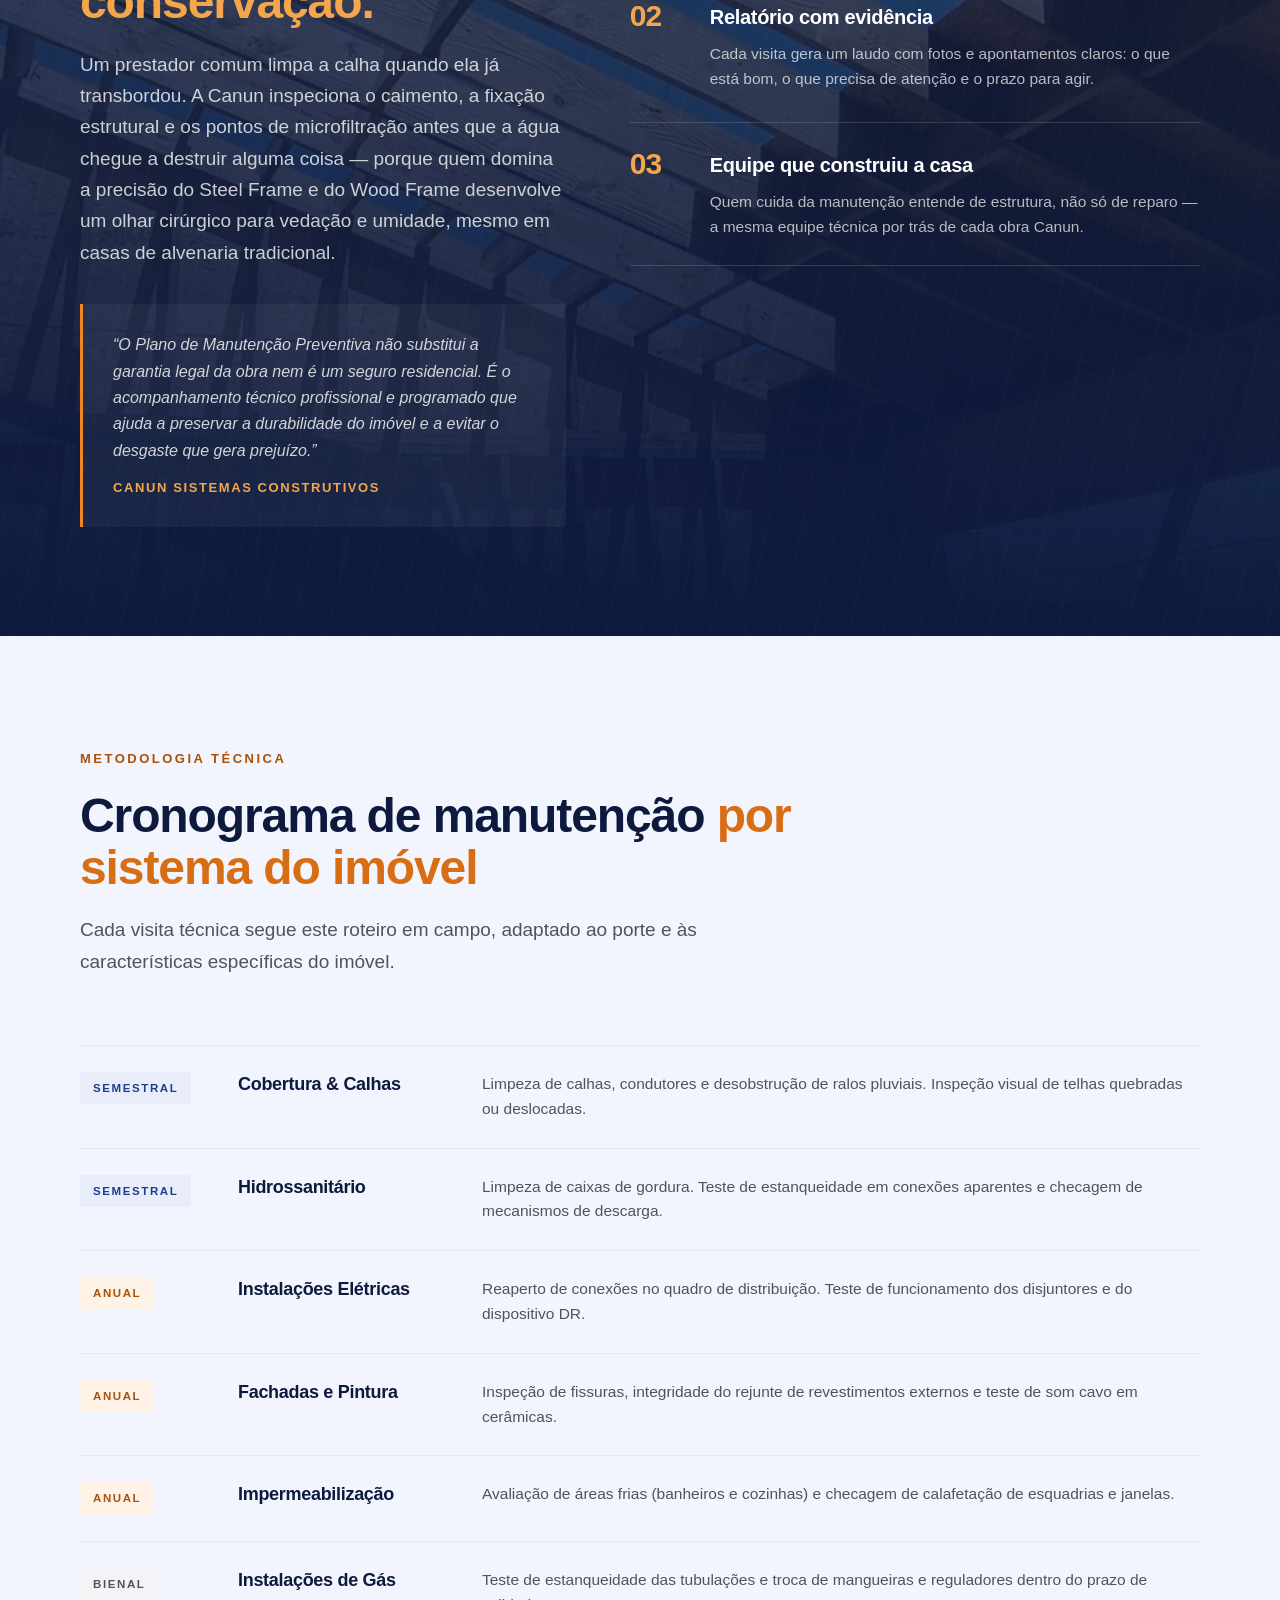
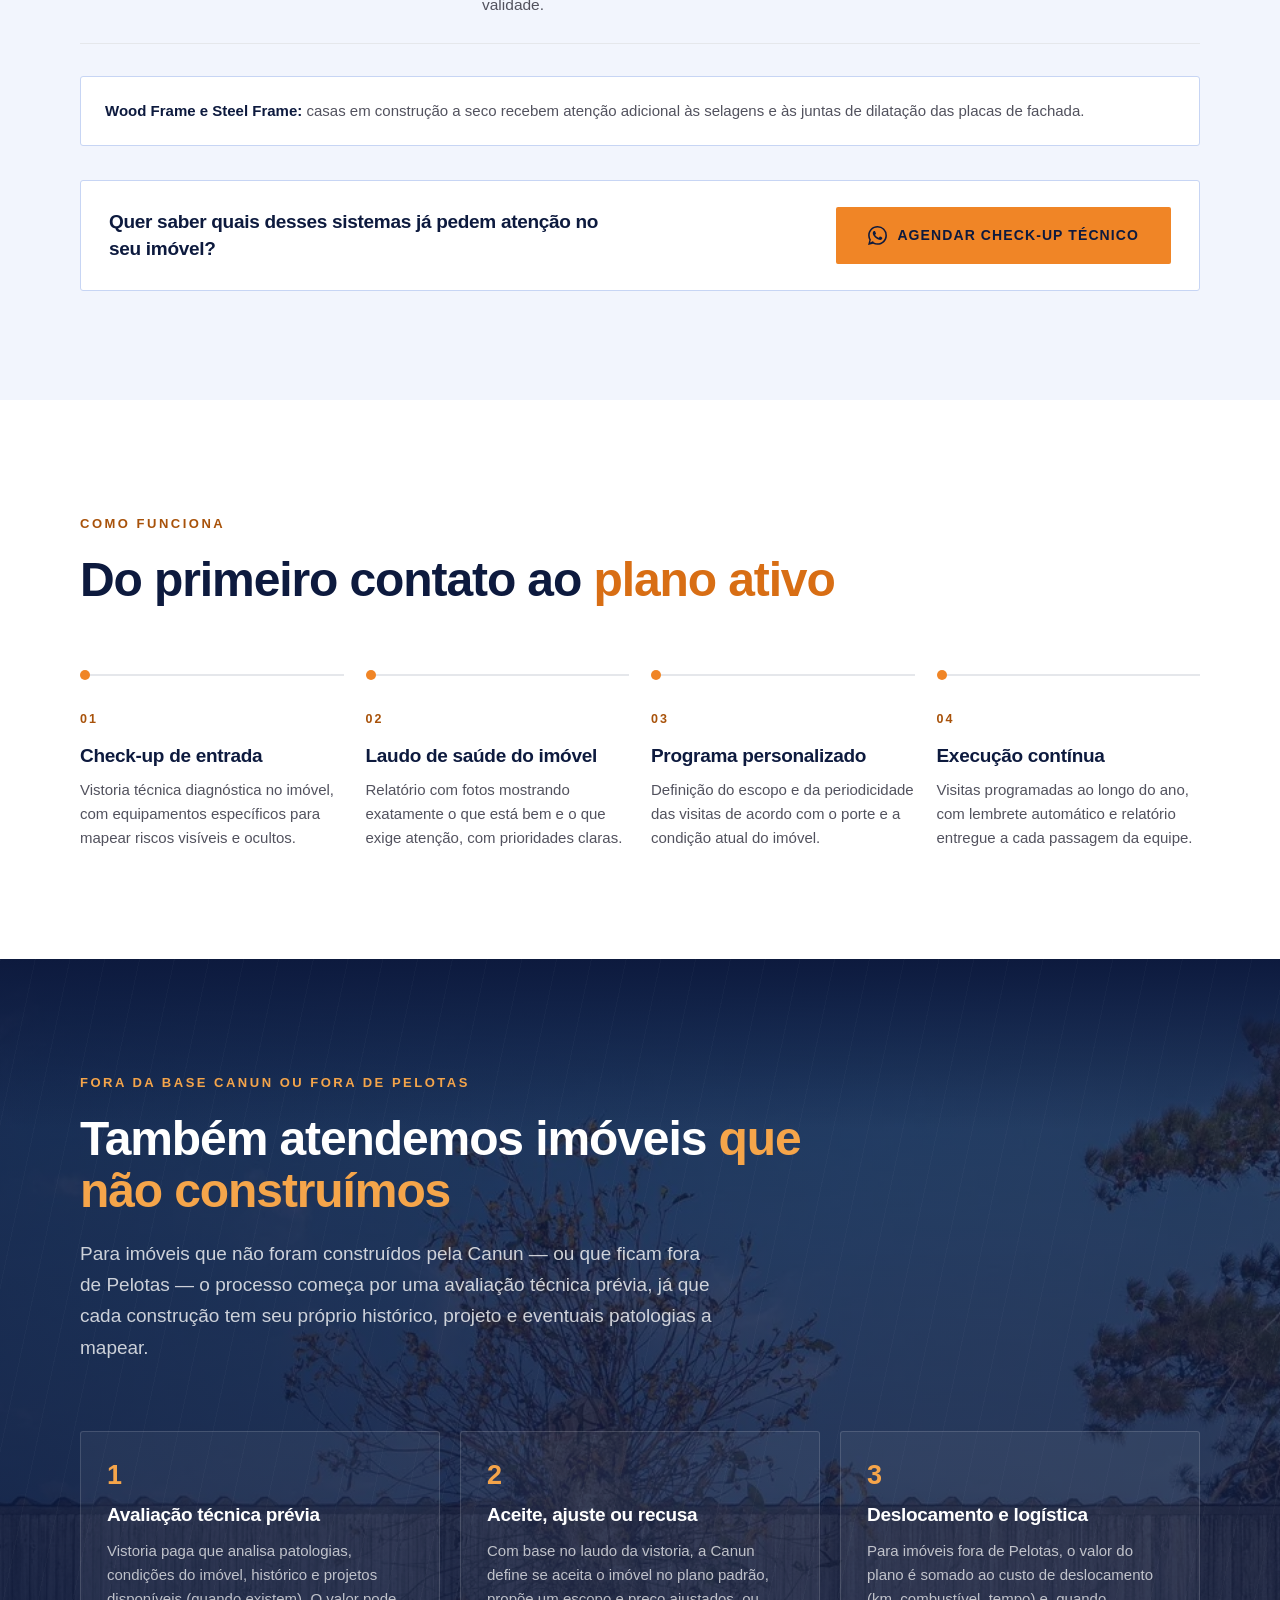
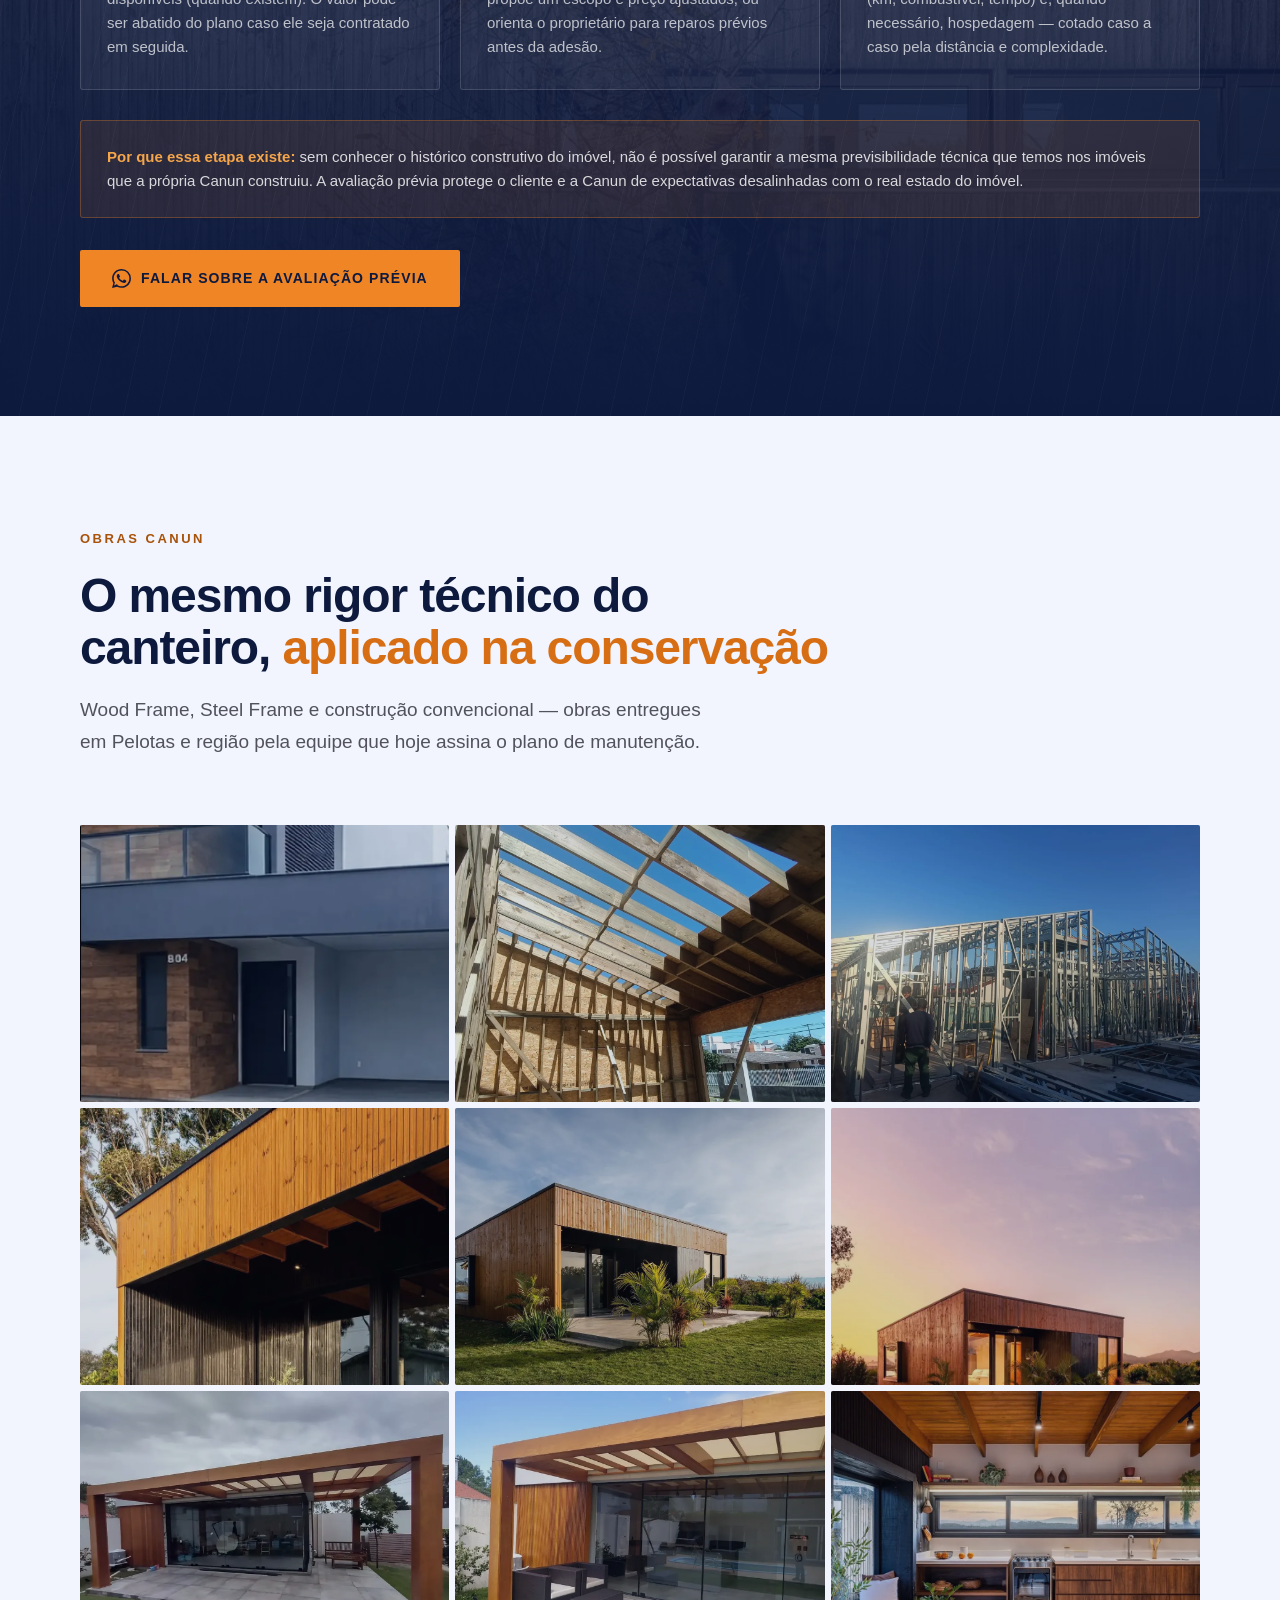
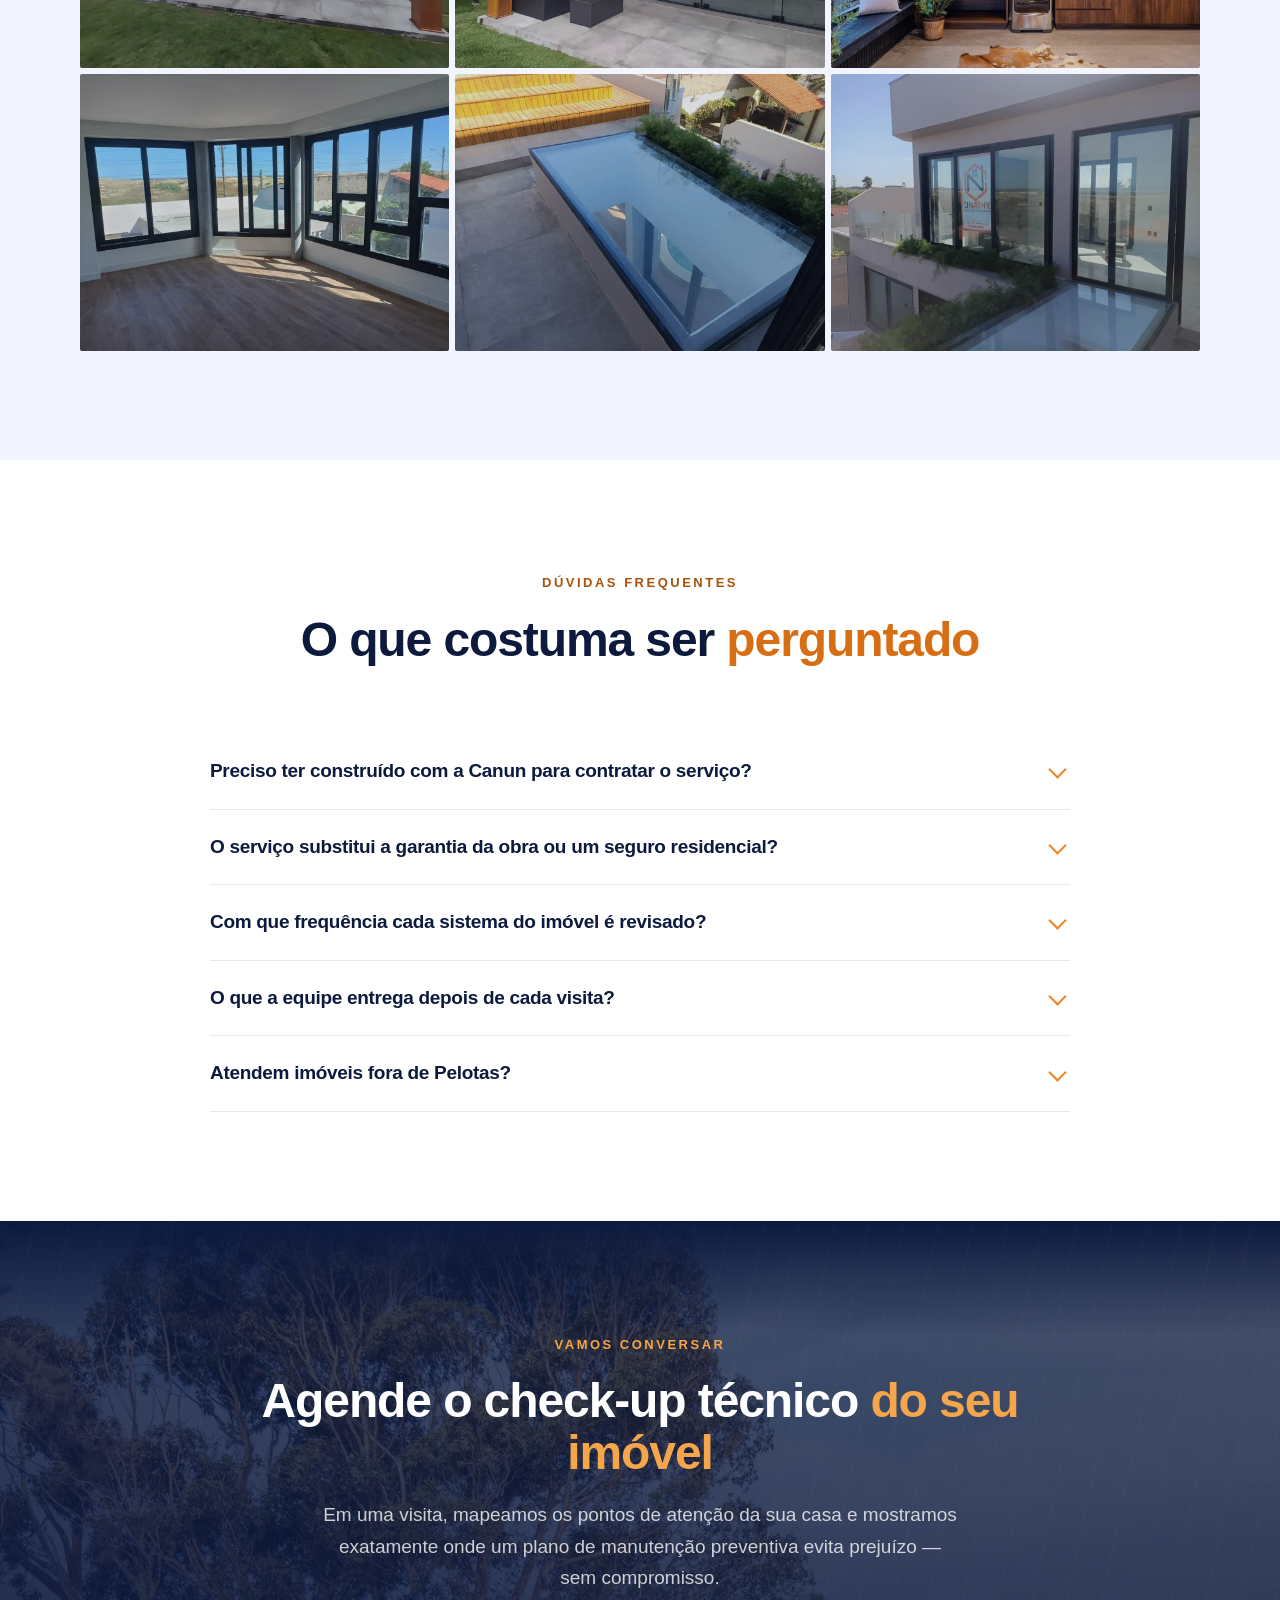
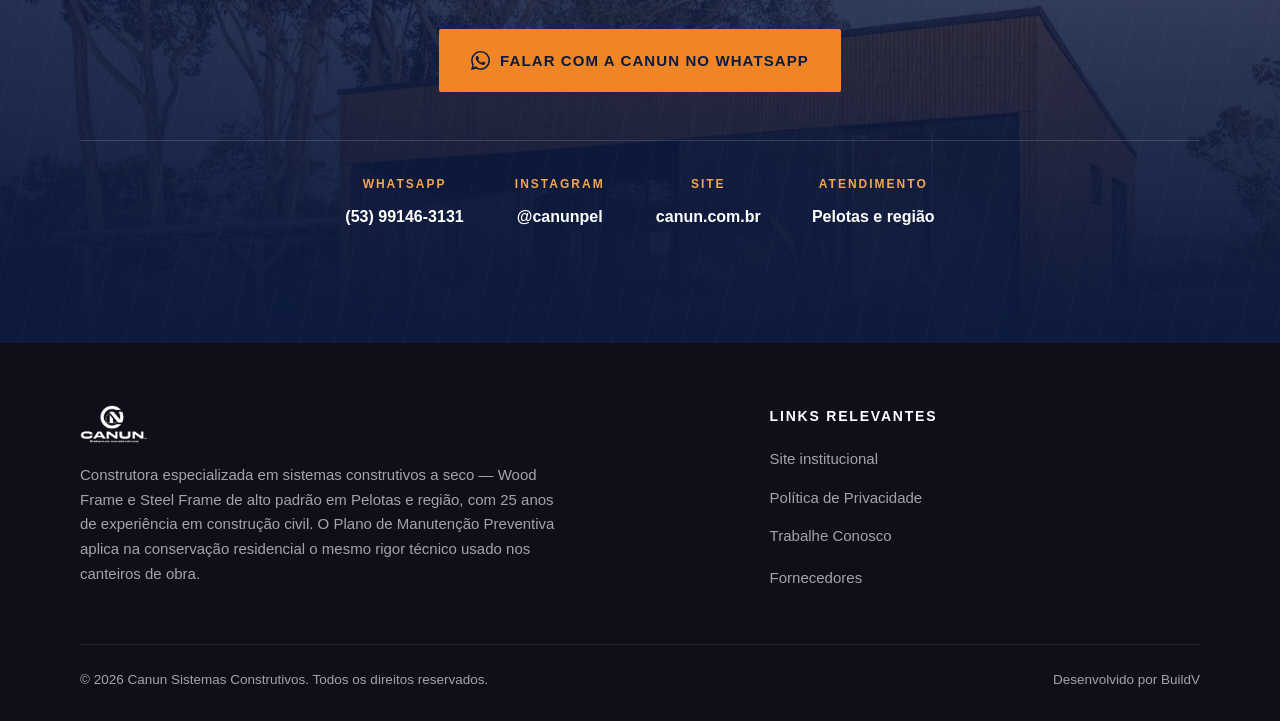
==== commit 81fada8b: "Redesenha "O custo do silêncio" com mais respiro Os 4 cards ficavam com ~285px numa grade de 4 colun" ====
--- a/deploy-vercel/index.html
+++ b/deploy-vercel/index.html
@@ -123,38 +123,31 @@
     </div>
     <div class="risk-grid">
       <article class="risk reveal">
-        <div class="risk__media"><img src="assets/img/risco-cobertura.webp" alt="Cobertura com estrutura de vigas aparentes e telhado translúcido em obra da Canun" loading="lazy" decoding="async" width="900" height="675"></div>
-        <div class="risk__body">
-          <span class="risk__tag">Cobertura &amp; Pluvial</span>
-          <h3>Calhas, telhas e rufos</h3>
-          <p>Acúmulo de folhas, ferrugem e silicone ressecado nos rufos são a porta de entrada da maioria das infiltrações ocultas em forros e paredes.</p>
-        </div>
+        <div class="risk__media"><img src="assets/img/risco-cobertura.webp" alt="Cobertura com estrutura de vigas aparentes e telhado translúcido em obra da Canun" loading="lazy" decoding="async" width="900" height="506"></div>
+        <span class="risk__tag">Cobertura &amp; Pluvial</span>
+        <h3>Calhas, telhas e rufos</h3>
+        <p>Folhas, ferrugem e silicone ressecado nos rufos — a porta de entrada da maioria das infiltrações ocultas.</p>
       </article>
       <article class="risk reveal" data-delay="1">
-        <div class="risk__media"><img src="assets/img/risco-hidrossanitario.webp" alt="Banheiro em obra entregue pela Canun — área fria sujeita a microvazamentos" loading="lazy" decoding="async" width="900" height="675"></div>
-        <div class="risk__body">
-          <span class="risk__tag">Hidrossanitário</span>
-          <h3>Vazamentos silenciosos</h3>
-          <p>Microvazamentos em válvulas e caixas acopladas passam despercebidos por meses — e aparecem só na conta de água ou no mofo.</p>
-        </div>
+        <div class="risk__media"><img src="assets/img/risco-hidrossanitario.webp" alt="Banheiro em obra entregue pela Canun — área fria sujeita a microvazamentos" loading="lazy" decoding="async" width="900" height="506"></div>
+        <span class="risk__tag">Hidrossanitário</span>
+        <h3>Vazamentos silenciosos</h3>
+        <p>Passam meses despercebidos em válvulas e caixas acopladas. Aparecem na conta de água ou no mofo.</p>
       </article>
       <article class="risk reveal" data-delay="2">
-        <div class="risk__media"><img src="assets/img/risco-eletrica.webp" alt="Forro de madeira com trilho de iluminação em residência entregue pela Canun" loading="lazy" decoding="async" width="900" height="675"></div>
-        <div class="risk__body">
-          <span class="risk__tag">Instalações Elétricas</span>
-          <h3>Pontos quentes na fiação</h3>
-          <p>Bornes frouxos no quadro de distribuição geram calor, consomem mais energia e são uma das principais causas de incêndio residencial.</p>
-        </div>
+        <div class="risk__media"><img src="assets/img/risco-eletrica.webp" alt="Forro de madeira com trilho de iluminação em residência entregue pela Canun" loading="lazy" decoding="async" width="900" height="506"></div>
+        <span class="risk__tag">Instalações Elétricas</span>
+        <h3>Pontos quentes na fiação</h3>
+        <p>Bornes frouxos no quadro geram calor e são uma das principais causas de incêndio residencial.</p>
       </article>
       <article class="risk reveal" data-delay="3">
-        <div class="risk__media"><img src="assets/img/risco-fachada.webp" alt="Fachada ripada em madeira com juntas e selagens expostas ao tempo" loading="lazy" decoding="async" width="900" height="675"></div>
-        <div class="risk__body">
-          <span class="risk__tag">Vedações &amp; Fachadas</span>
-          <h3>Fissuras e selagens</h3>
-          <p>Trincas em fachadas e juntas mal seladas — especialmente em áreas com placas e frame — evoluem de estética para estrutural se ignoradas.</p>
-        </div>
-      </article>
-    </div>
+        <div class="risk__media"><img src="assets/img/risco-fachada.webp" alt="Fachada ripada em madeira com juntas e selagens expostas ao tempo" loading="lazy" decoding="async" width="900" height="506"></div>
+        <span class="risk__tag">Vedações &amp; Fachadas</span>
+        <h3>Fissuras e selagens</h3>
+        <p>Trincas e juntas mal seladas evoluem de estética para estrutural se ignoradas.</p>
+      </article>
+    </div>
+
     <div class="stat-band reveal">
       <span class="stat-band__num" data-count="4" data-suffix="x">4x</span>
       <p>Prevenir custa, em média, até 4 vezes menos do que remediar. Um reaperto no quadro elétrico custa uma fração do que é refazer uma fiação queimada ou um forro de gesso destruído por infiltração.</p>
@@ -473,7 +466,8 @@
   <button class="lb__nav lb__next" id="lbNext" type="button" aria-label="Próxima foto">
     <svg viewBox="0 0 24 24" fill="none" stroke="currentColor" stroke-width="2.5" stroke-linecap="round" stroke-linejoin="round" aria-hidden="true"><path d="M9 18l6-6-6-6"/></svg>
   </button>
-  <div class="lb__stage"><img class="lb__img" id="lbImg" src="" alt=""></div>
+  <!-- sem src inicial: <img src=""> faz o navegador requisitar o próprio documento -->
+  <div class="lb__stage"><img class="lb__img" id="lbImg" alt=""></div>
   <div class="lb__footer">
     <span class="lb__counter" id="lbCounter"></span>
   </div>
--- a/deploy-vercel/styles.css
+++ b/deploy-vercel/styles.css
@@ -314,37 +314,31 @@
 @keyframes marquee { from { transform: translateX(0); } to { transform: translateX(-50%); } }
 
 /* ============================ RISCOS ============================ */
+/* Blocos editoriais 2x2 — sem caixa, sem sombra. Como não são clicáveis, a moldura
+   só roubava espaço; a foto e o filete já delimitam cada item. */
 .risk-grid {
-  display: grid; grid-template-columns: repeat(4, minmax(0, 1fr));
-  gap: 20px;
-}
-.risk {
-  position: relative; background: var(--white);
-  border: 1px solid var(--gray-200); border-radius: var(--r-md);
-  overflow: hidden; display: flex; flex-direction: column;
-  transition: transform .3s var(--ease), box-shadow .3s var(--ease), border-color .3s var(--ease);
-}
-.risk__media { position: relative; aspect-ratio: 4 / 3; overflow: hidden; background: var(--gray-100); }
-.risk__media img { width: 100%; height: 100%; object-fit: cover; transition: transform .6s var(--ease); }
-.risk__media::after {
-  content: ""; position: absolute; inset: auto 0 0 0; height: 46%;
-  background: linear-gradient(to top, rgba(13,26,62,0.42), transparent);
-}
-.risk:hover .risk__media img { transform: scale(1.05); }
-.risk__body { position: relative; padding: 26px 26px 30px 30px; flex: 1; }
-.risk__body::before {
-  content: ""; position: absolute; left: 0; top: 0; bottom: 0; width: 4px;
-  background: var(--orange-500); transform: scaleY(.22); transform-origin: top;
-  transition: transform .45s var(--ease);
-}
-.risk:hover { transform: translateY(-4px); box-shadow: var(--shadow-md); border-color: var(--blue-200); }
-.risk:hover .risk__body::before { transform: scaleY(1); }
+  display: grid; grid-template-columns: repeat(2, minmax(0, 1fr));
+  gap: clamp(40px, 4.6vw, 60px) clamp(28px, 3.4vw, 48px);
+}
+.risk__media {
+  position: relative; aspect-ratio: 16 / 9; overflow: hidden;
+  background: var(--gray-100); border-radius: var(--r-sm);
+}
+.risk__media img { width: 100%; height: 100%; object-fit: cover; }
 .risk__tag {
+  display: block; margin-top: 26px; padding-top: 16px;
+  border-top: 2px solid var(--orange-500);
   font-size: 11.5px; font-weight: 700; letter-spacing: 1.8px; text-transform: uppercase;
   color: var(--blue-600);
 }
-.risk h3 { font-size: 21px; color: var(--blue-950); margin-top: 12px; letter-spacing: -.4px; line-height: 1.25; }
-.risk p { font-size: 15.5px; color: var(--gray-600); margin-top: 12px; line-height: 1.6; }
+.risk h3 {
+  font-size: clamp(21px, 2.1vw, 25px); color: var(--blue-950);
+  margin-top: 12px; letter-spacing: -.5px; line-height: 1.2;
+}
+.risk p {
+  font-size: clamp(15.5px, 1.5vw, 17px); color: var(--gray-600);
+  margin-top: 12px; line-height: 1.6; max-width: 46ch;
+}
 
 .stat-band {
   display: flex; align-items: center; gap: clamp(20px, 3vw, 38px);
@@ -592,7 +586,7 @@
 /* ============================ RESPONSIVO ============================ */
 @media (max-width: 1100px) {
   /* 4 itens: 3 colunas deixaria 1 card órfão — vai direto para 2x2 */
-  .risk-grid, .steps { grid-template-columns: repeat(2, minmax(0, 1fr)); }
+  .steps { grid-template-columns: repeat(2, minmax(0, 1fr)); }
 }
 
 @media (max-width: 900px) {
@@ -605,6 +599,10 @@
   .crono__row { grid-template-columns: 128px 1fr; }
   .crono__act { grid-column: 1 / -1; }
   .footer__top { grid-template-columns: 1fr; gap: 34px; }
+}
+
+@media (max-width: 720px) {
+  .risk-grid { grid-template-columns: 1fr; }
 }
 
 @media (max-width: 900px) {
@@ -631,7 +629,7 @@
   .btn { letter-spacing: .5px; padding: 16px 22px; }
   .btn--lg { padding: 18px 24px; font-size: 14.5px; }
   .header__logo img { height: 28px; }
-  .risk-grid, .steps { grid-template-columns: 1fr; }
+  .steps { grid-template-columns: 1fr; }
   .hero { min-height: 0; padding: 76px 0 76px; }
   .cred-band__inner { grid-template-columns: 1fr; gap: 18px; }
   .cred-band { padding: 26px 0 28px; }
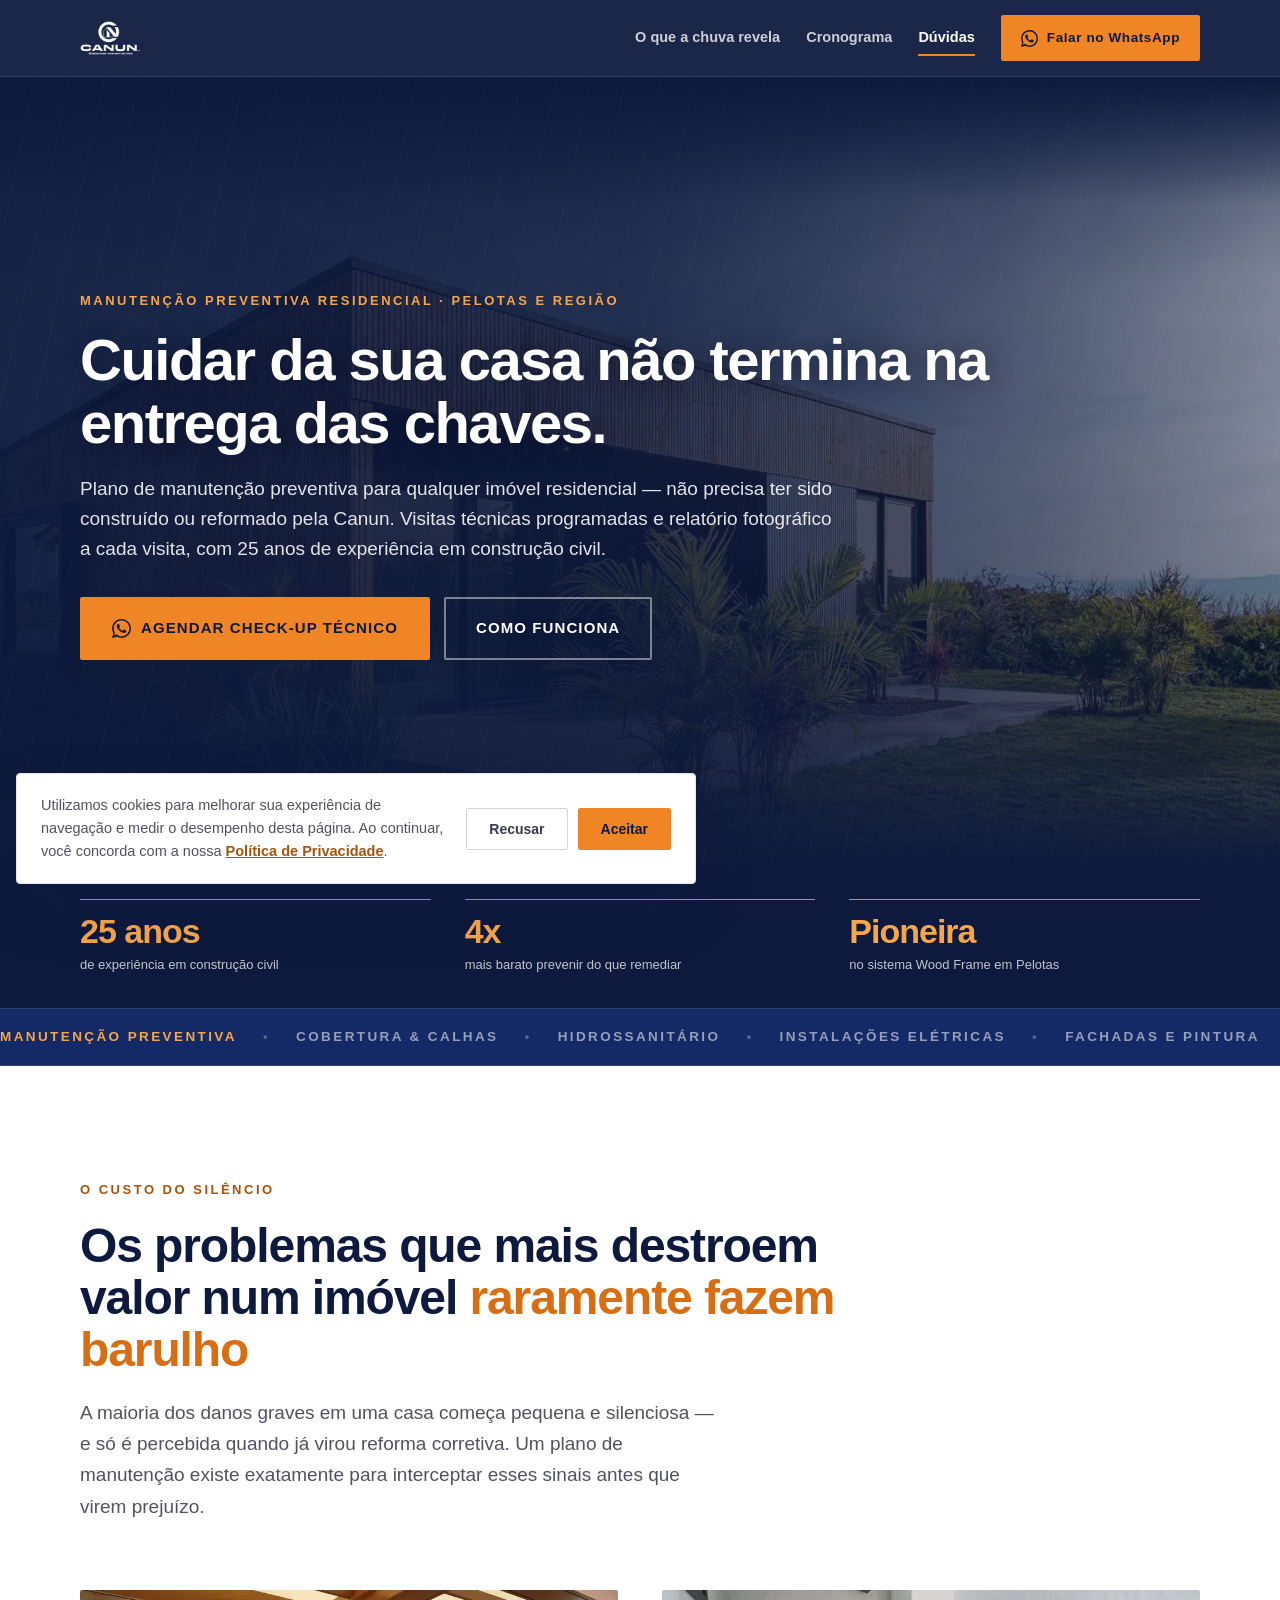
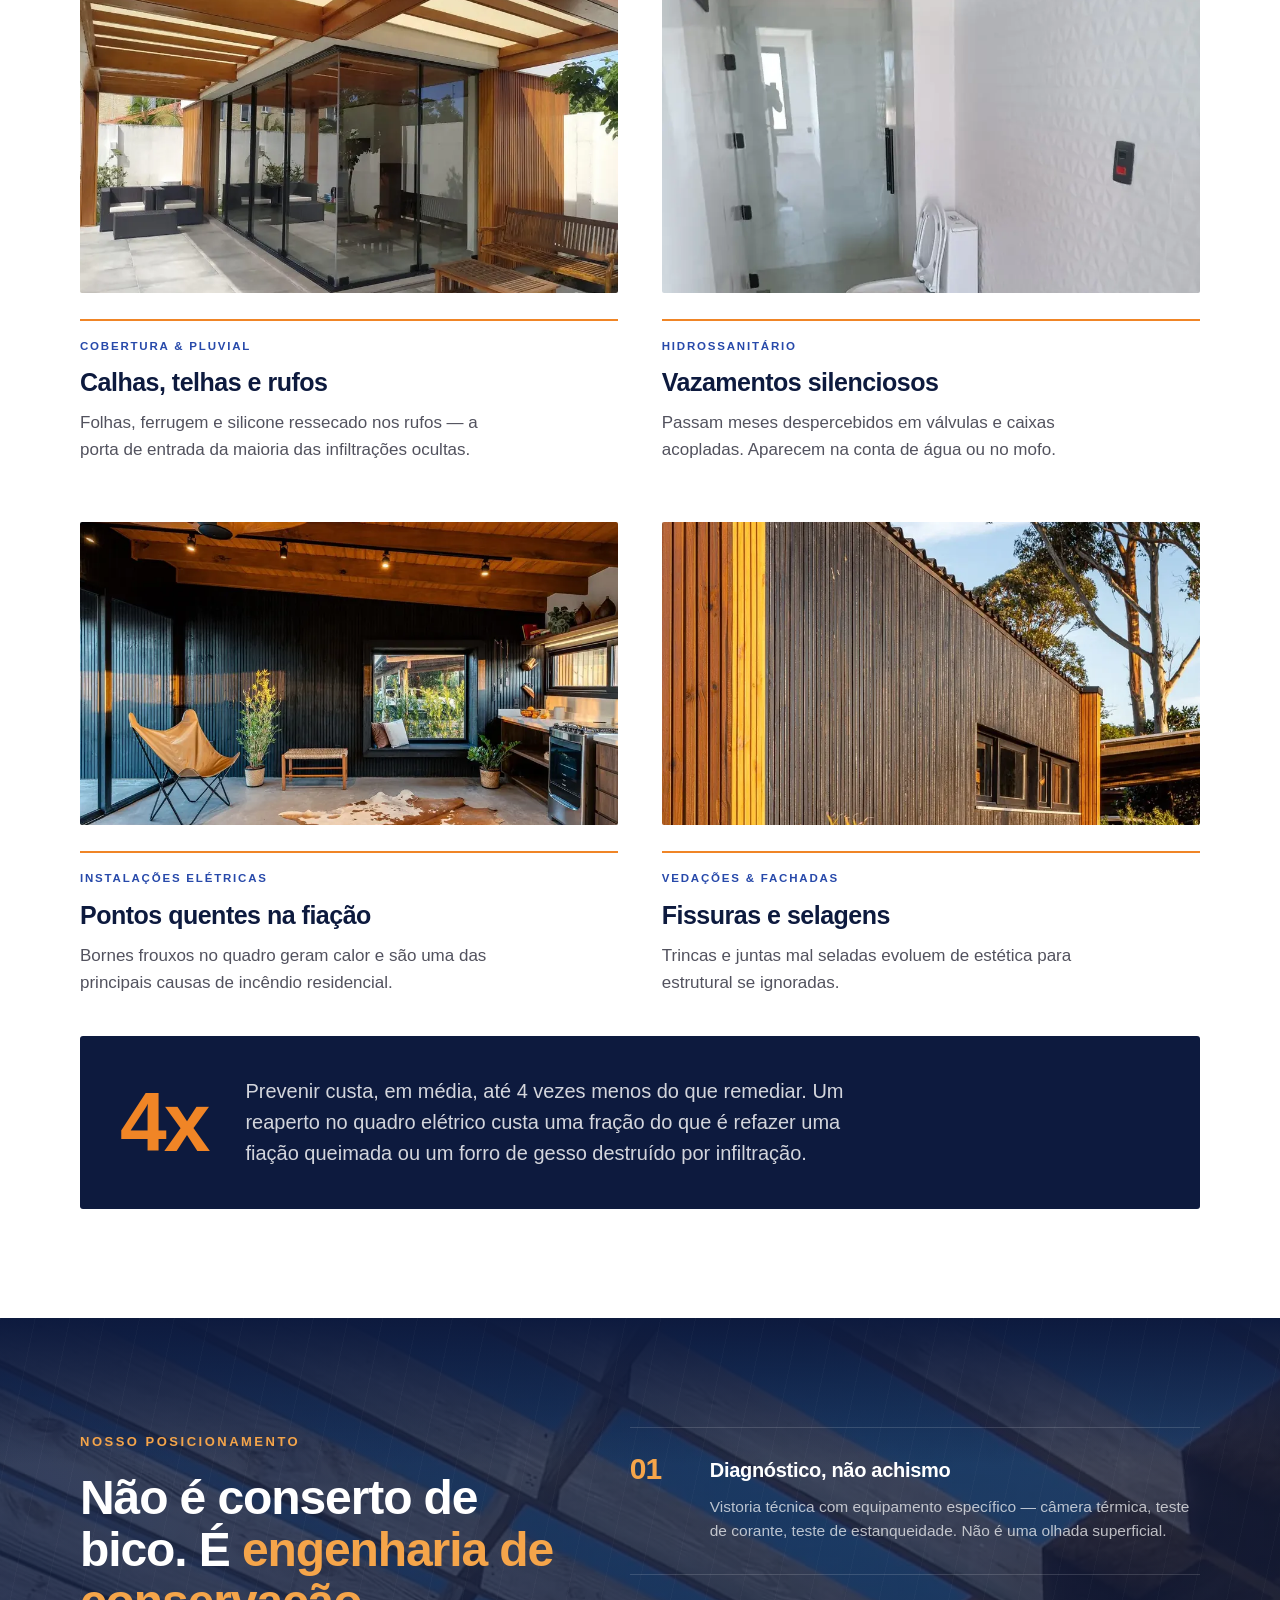
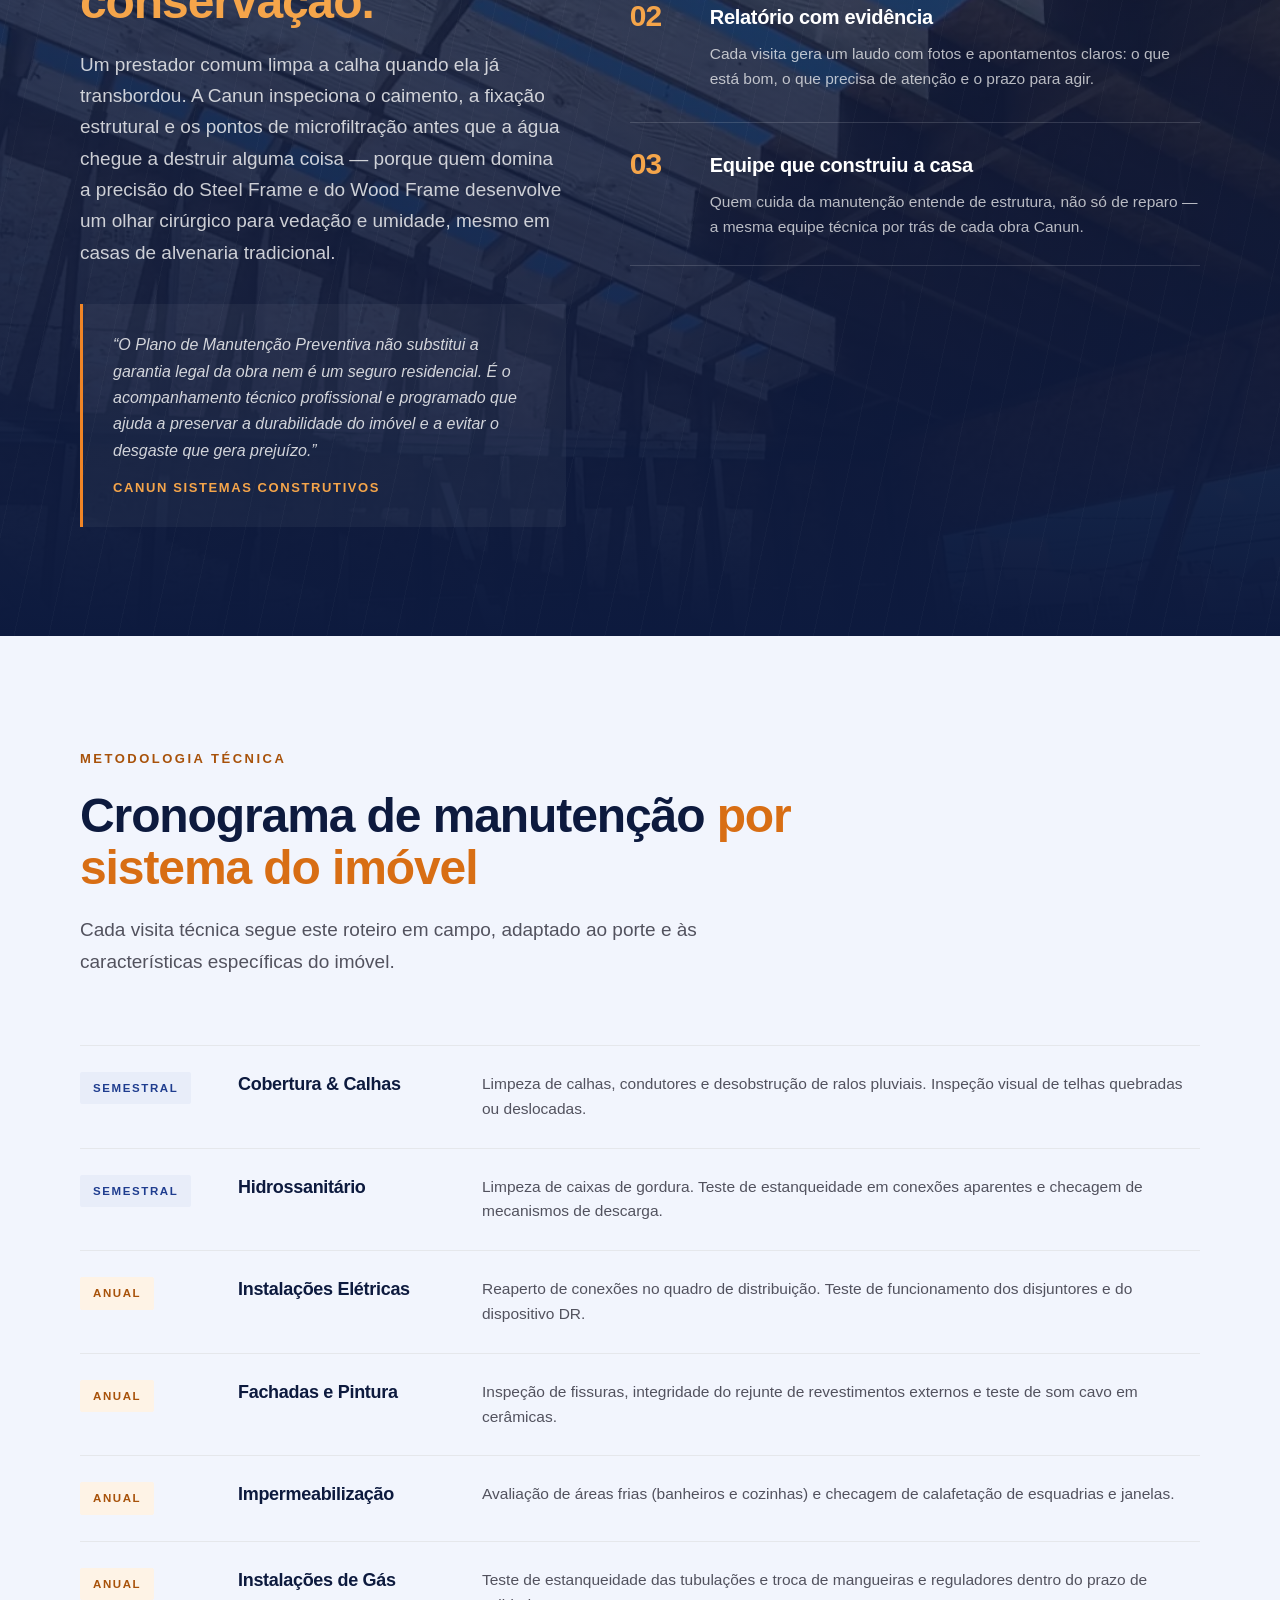
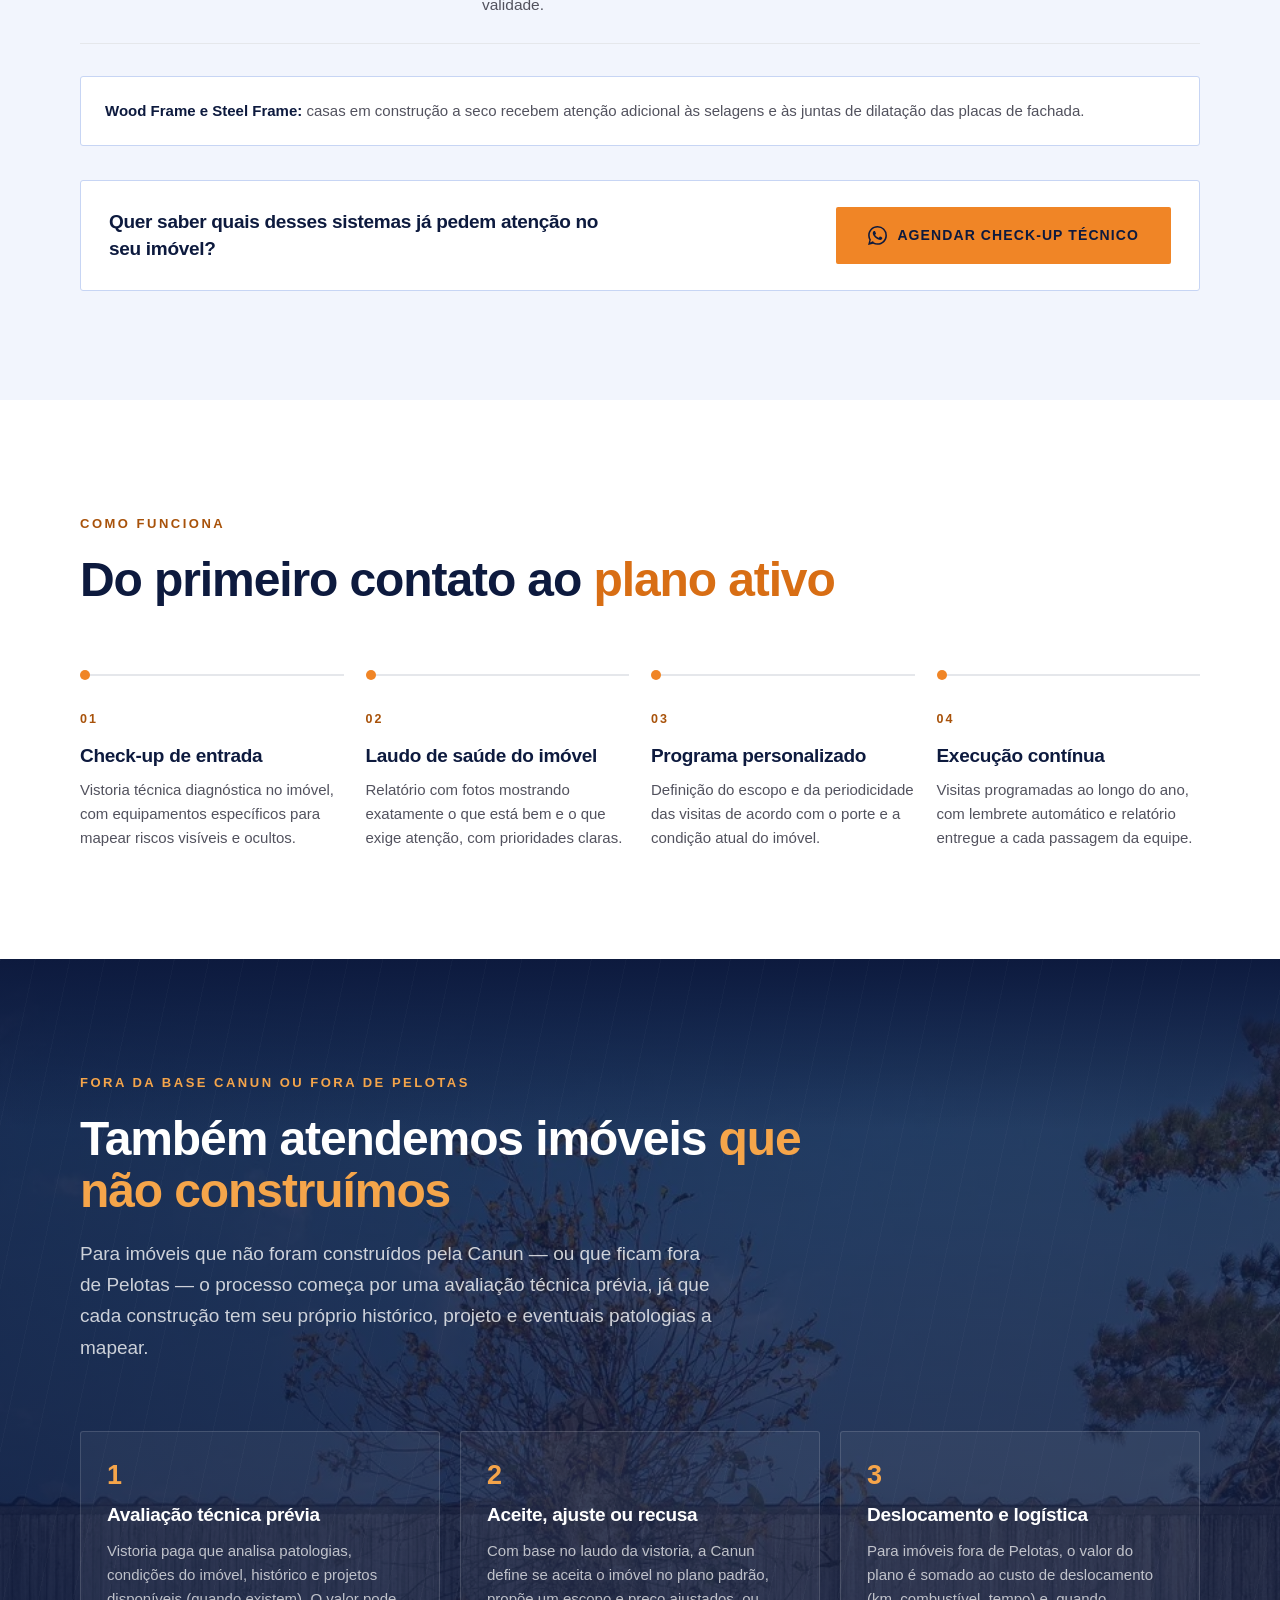
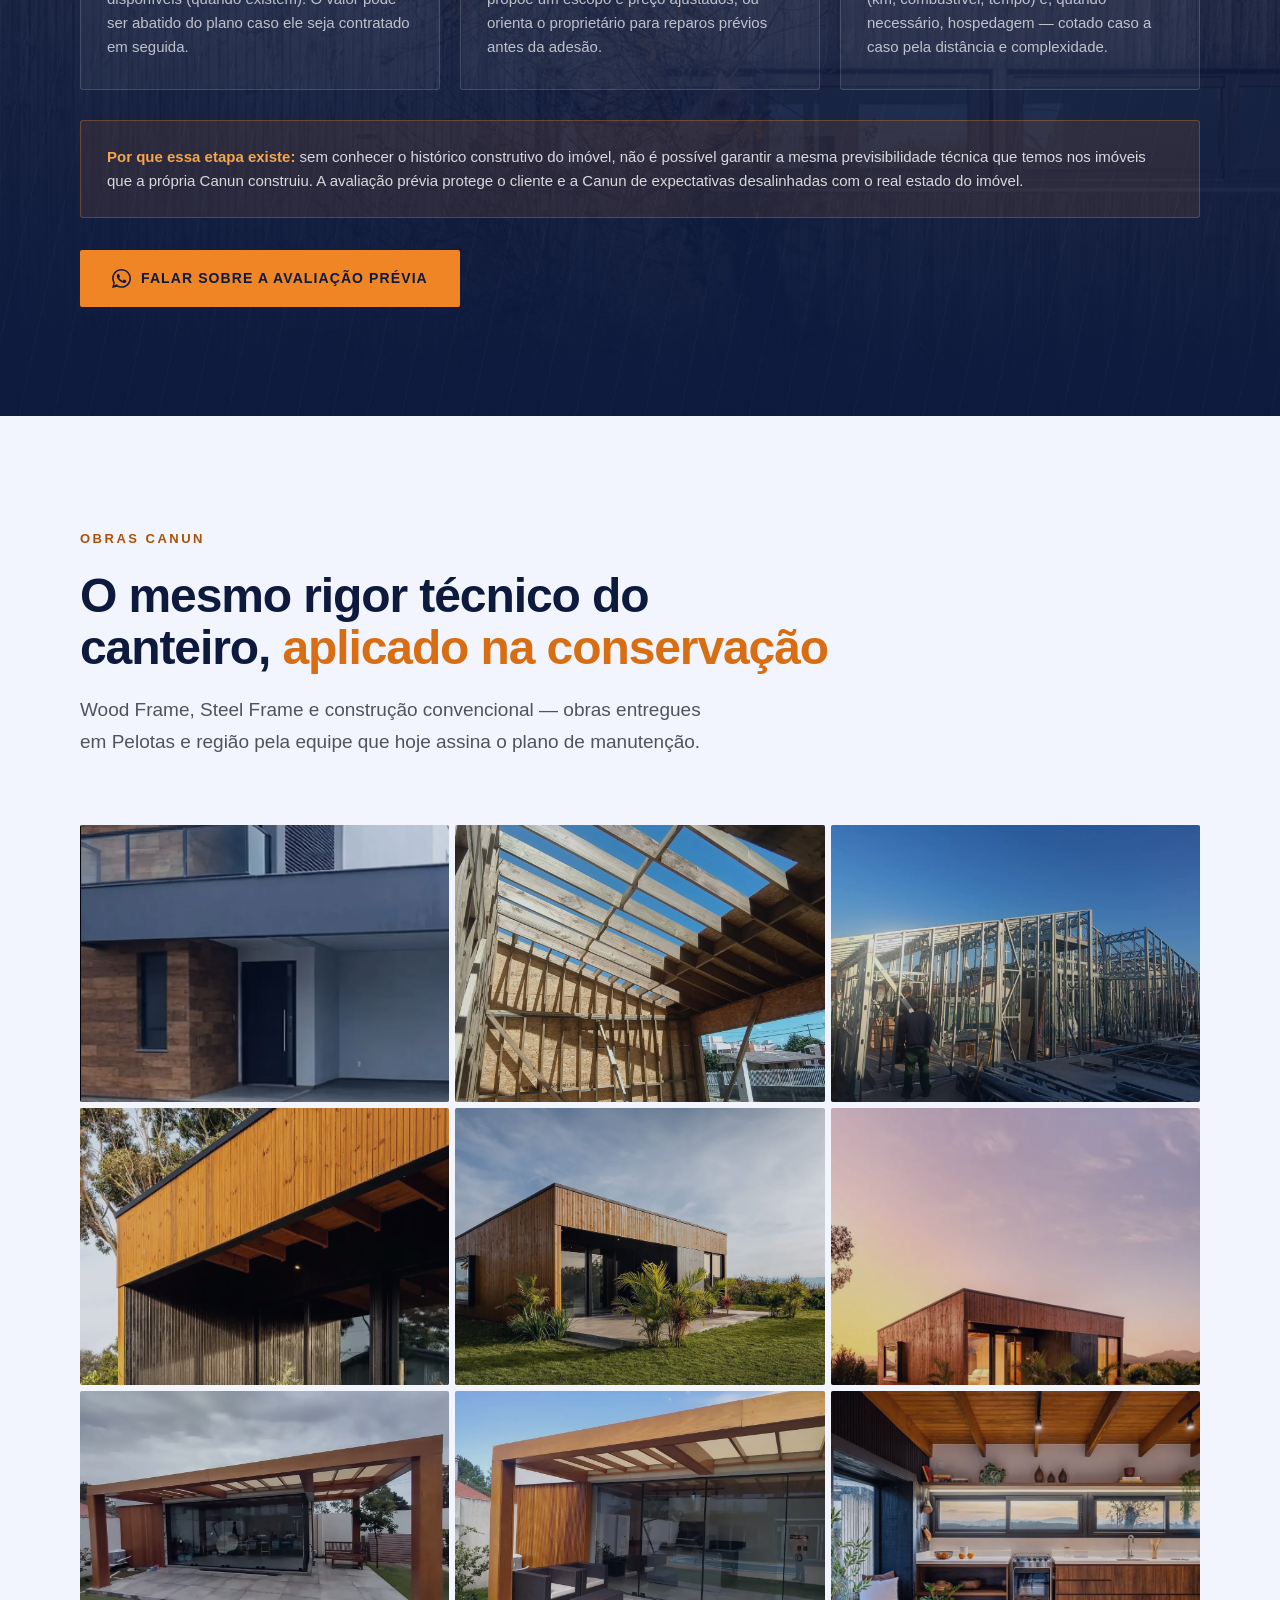
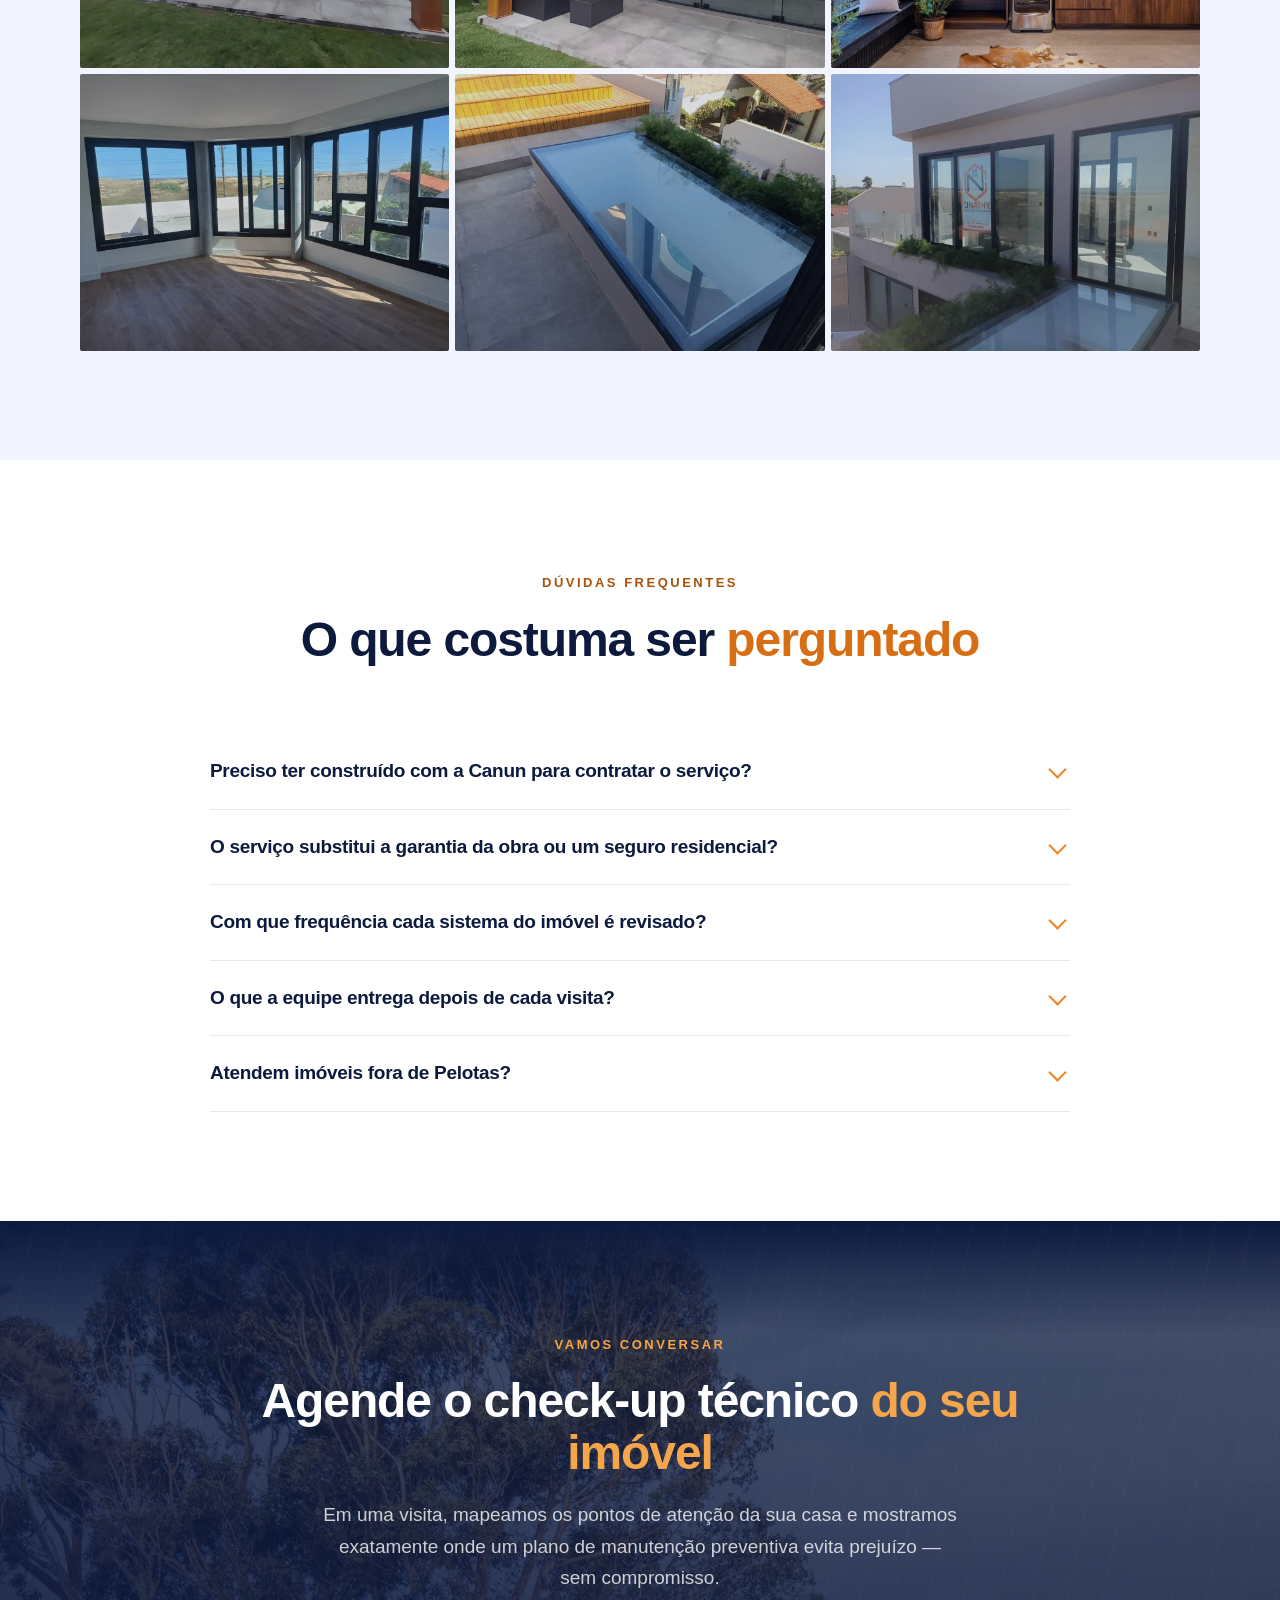
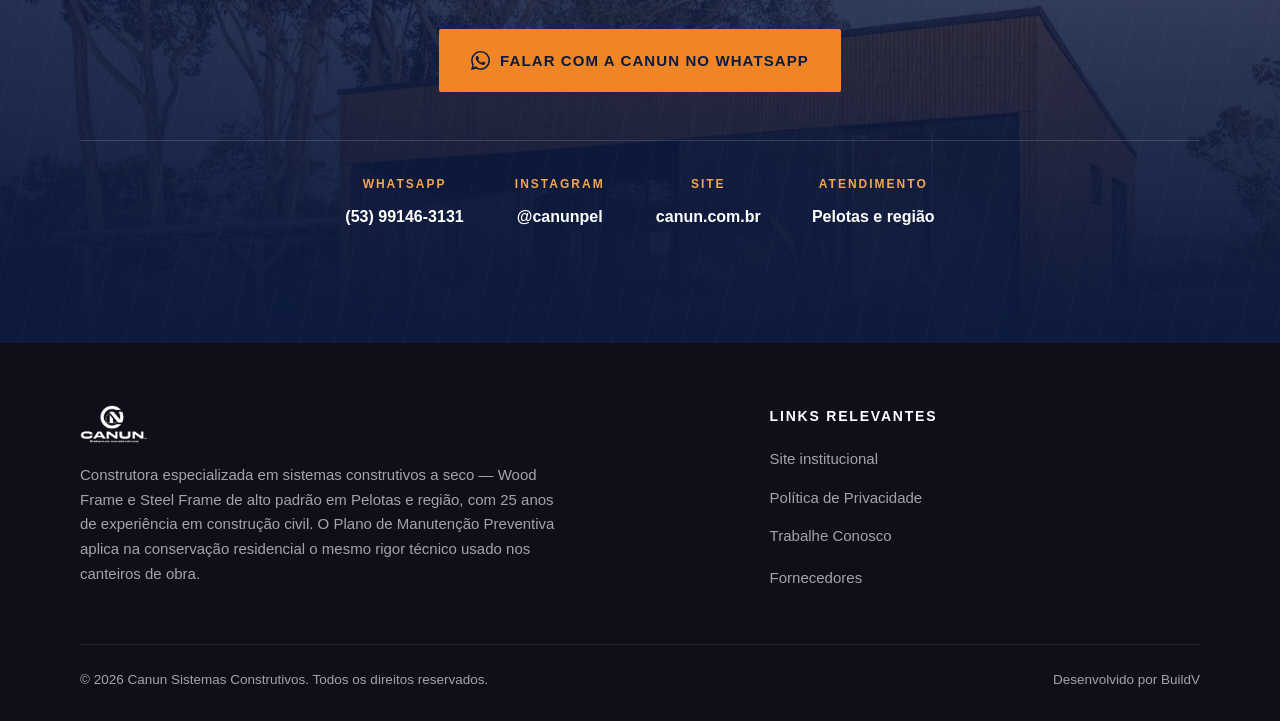
==== commit a04785d0: "Aplica correções da cliente: gás anual e remoção do número da casa Dois dos quatro pedidos dos áudio" ====
--- a/deploy-vercel/index.html
+++ b/deploy-vercel/index.html
@@ -235,7 +235,7 @@
         <p class="crono__act">Avaliação de áreas frias (banheiros e cozinhas) e checagem de calafetação de esquadrias e janelas.</p>
       </div>
       <div class="crono__row reveal">
-        <div><span class="crono__freq" data-freq="bienal">Bienal</span></div>
+        <div><span class="crono__freq" data-freq="anual">Anual</span></div>
         <h3 class="crono__sys">Instalações de Gás</h3>
         <p class="crono__act">Teste de estanqueidade das tubulações e troca de mangueiras e reguladores dentro do prazo de validade.</p>
       </div>
--- a/deploy-vercel/styles.css
+++ b/deploy-vercel/styles.css
@@ -386,7 +386,6 @@
   background: var(--blue-100); color: var(--blue-700); white-space: nowrap;
 }
 .crono__freq[data-freq="anual"] { background: var(--orange-100); color: var(--orange-800); }
-.crono__freq[data-freq="bienal"] { background: var(--gray-100); color: var(--gray-600); }
 .crono__sys { font-size: 18px; font-weight: 700; color: var(--blue-950); letter-spacing: -.3px; line-height: 1.35; }
 .crono__act { font-size: 15.5px; color: var(--gray-600); line-height: 1.6; }
 .crono__note {
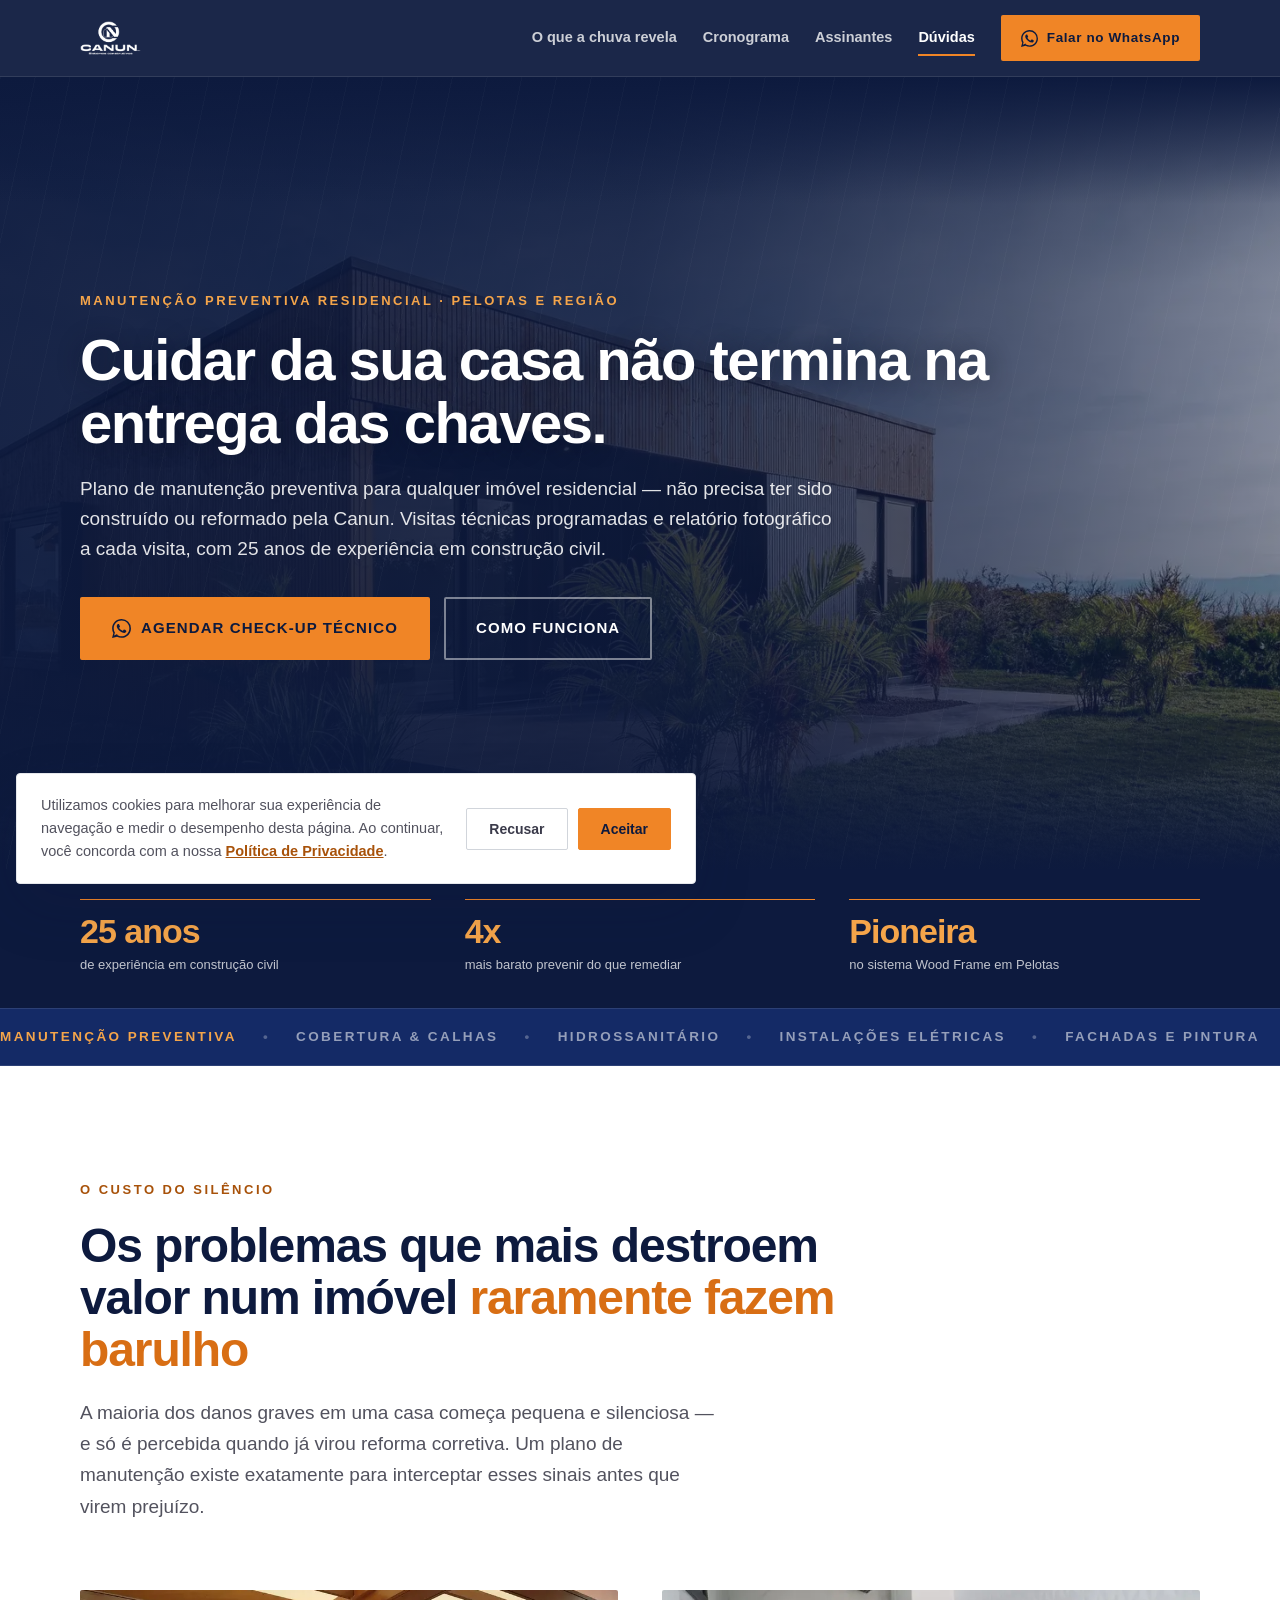
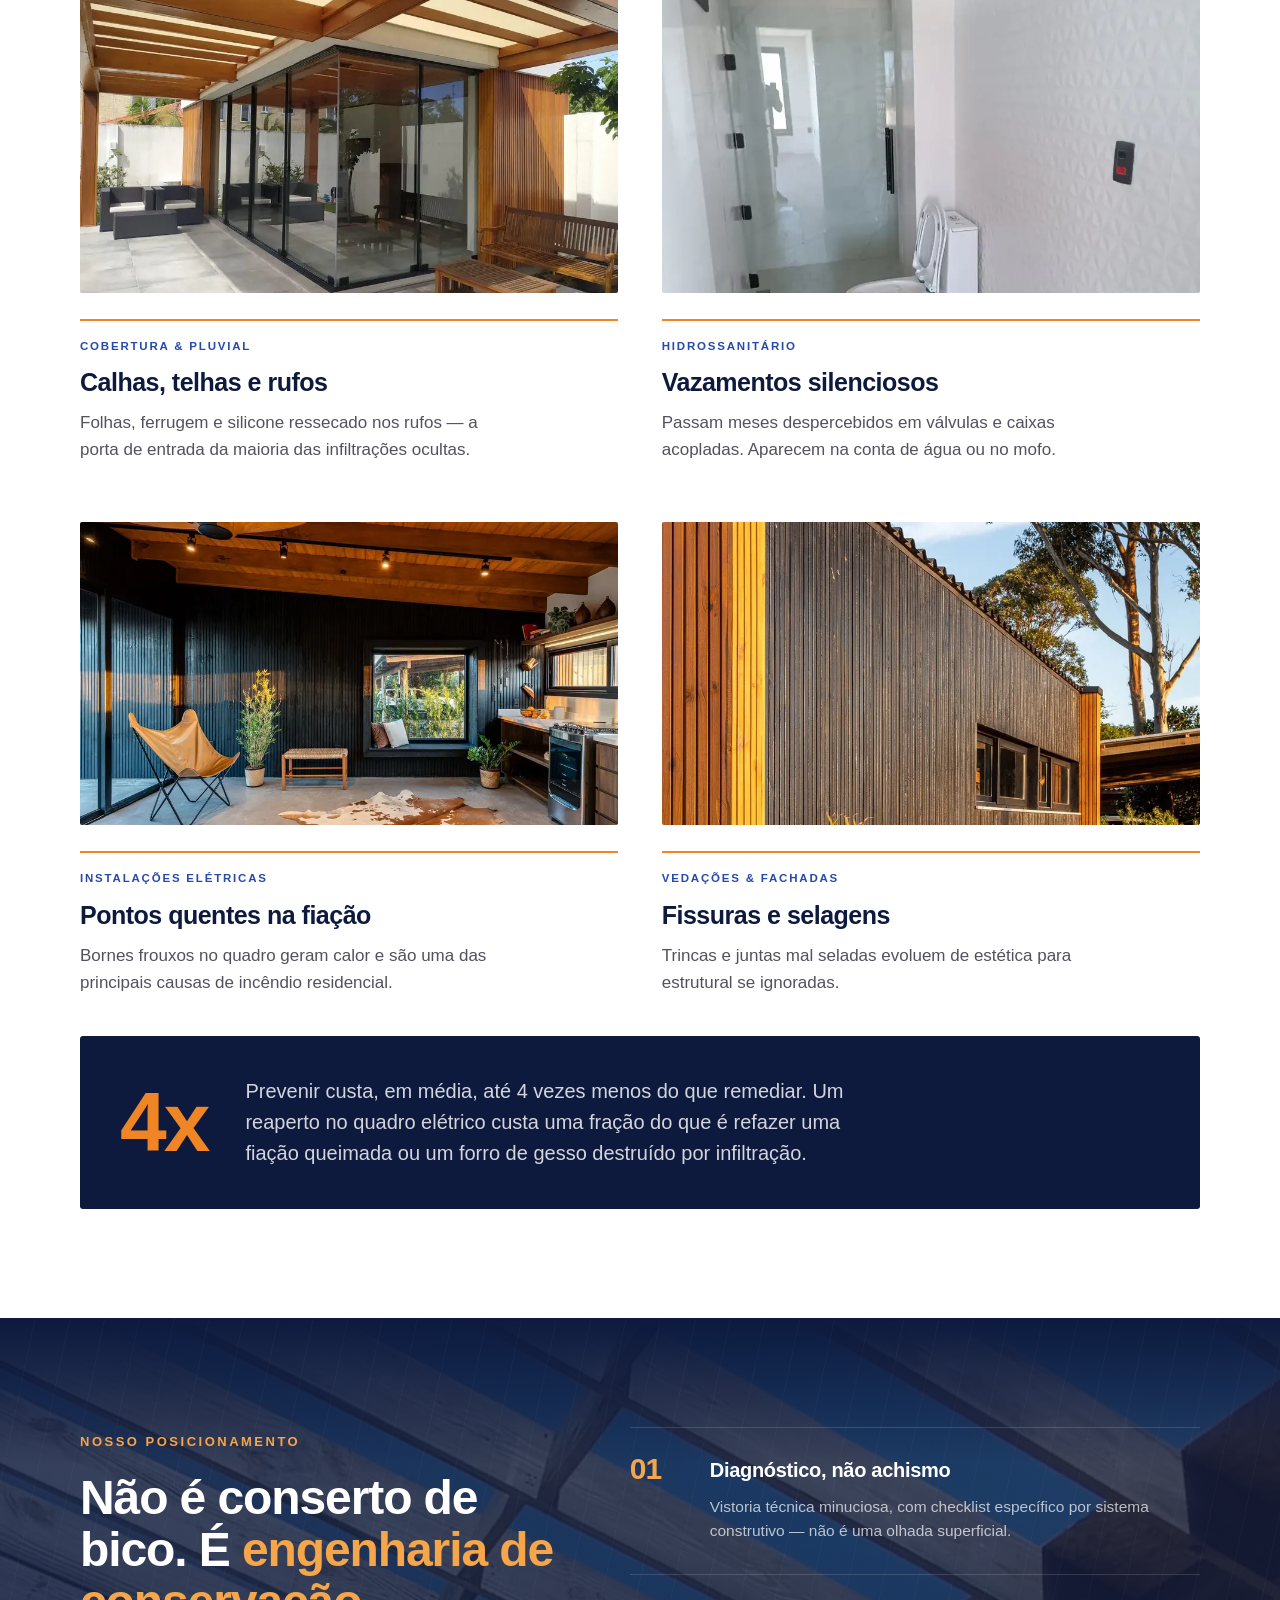
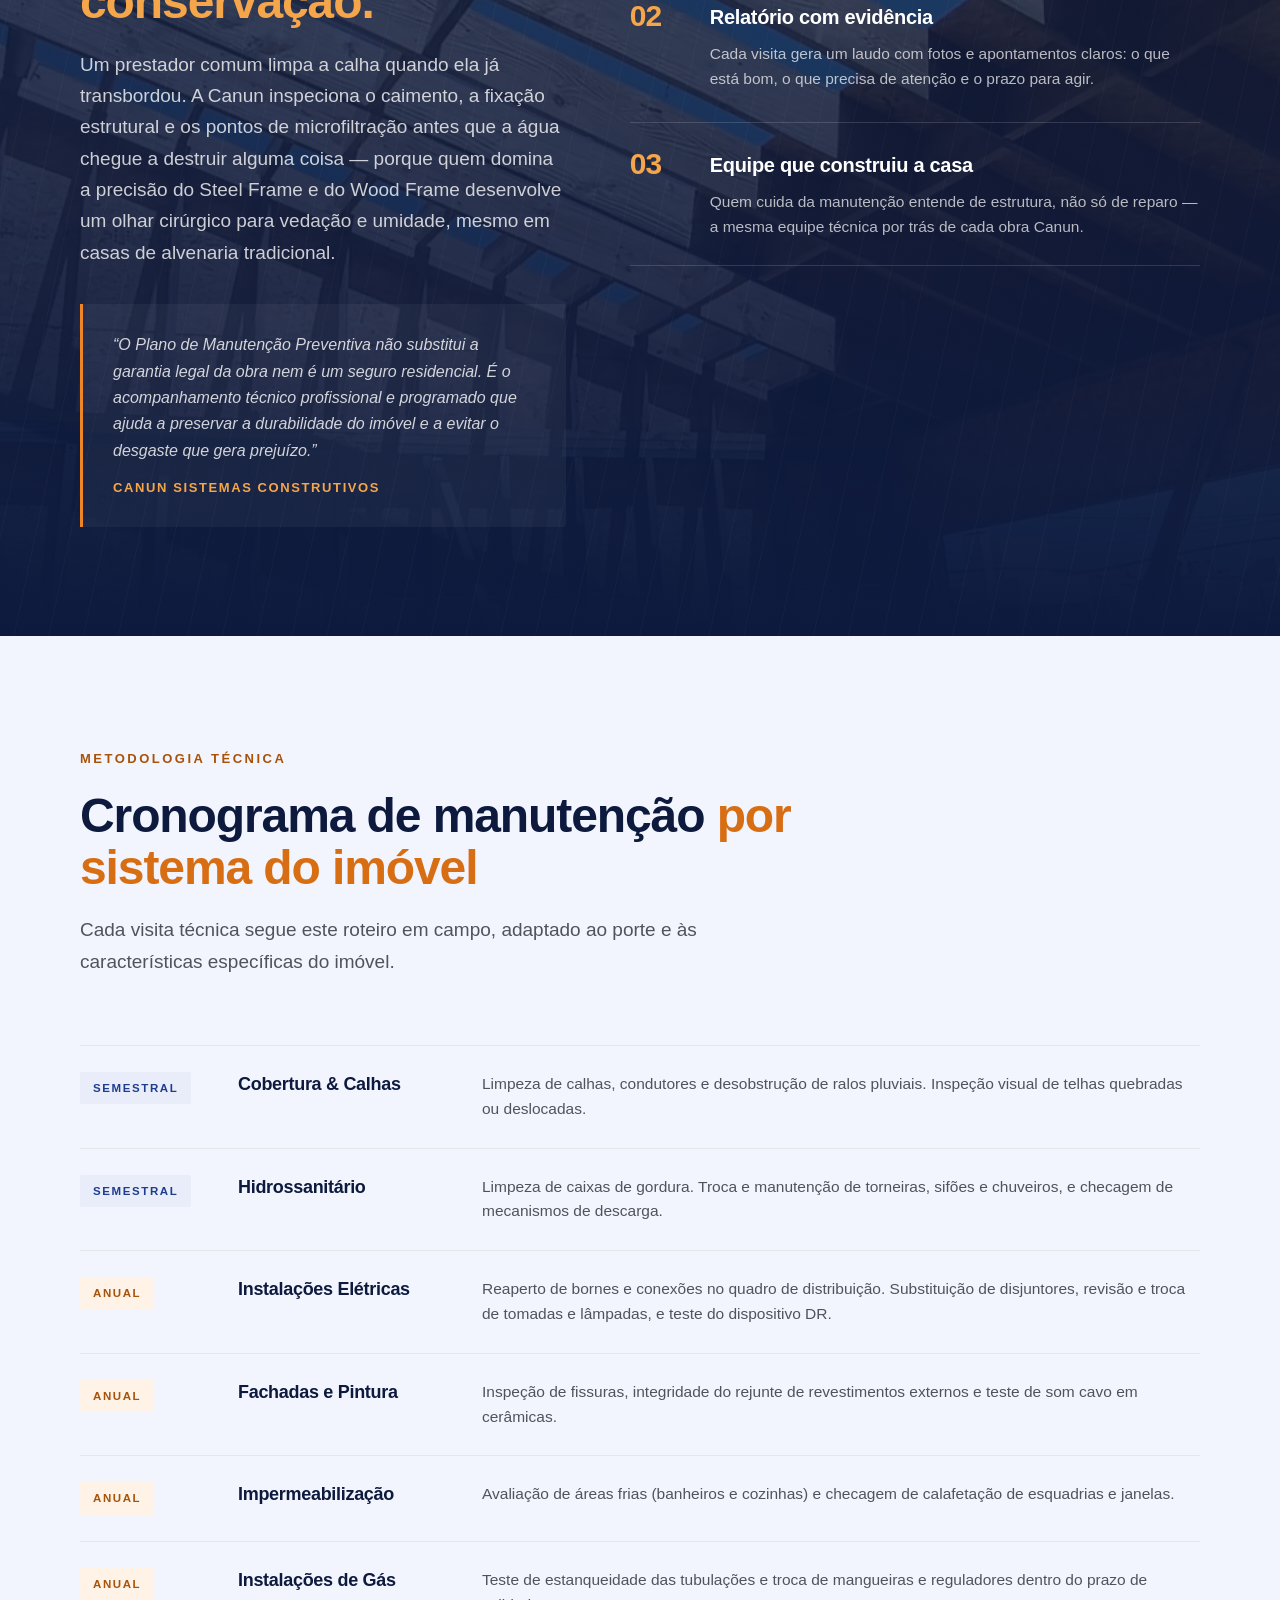
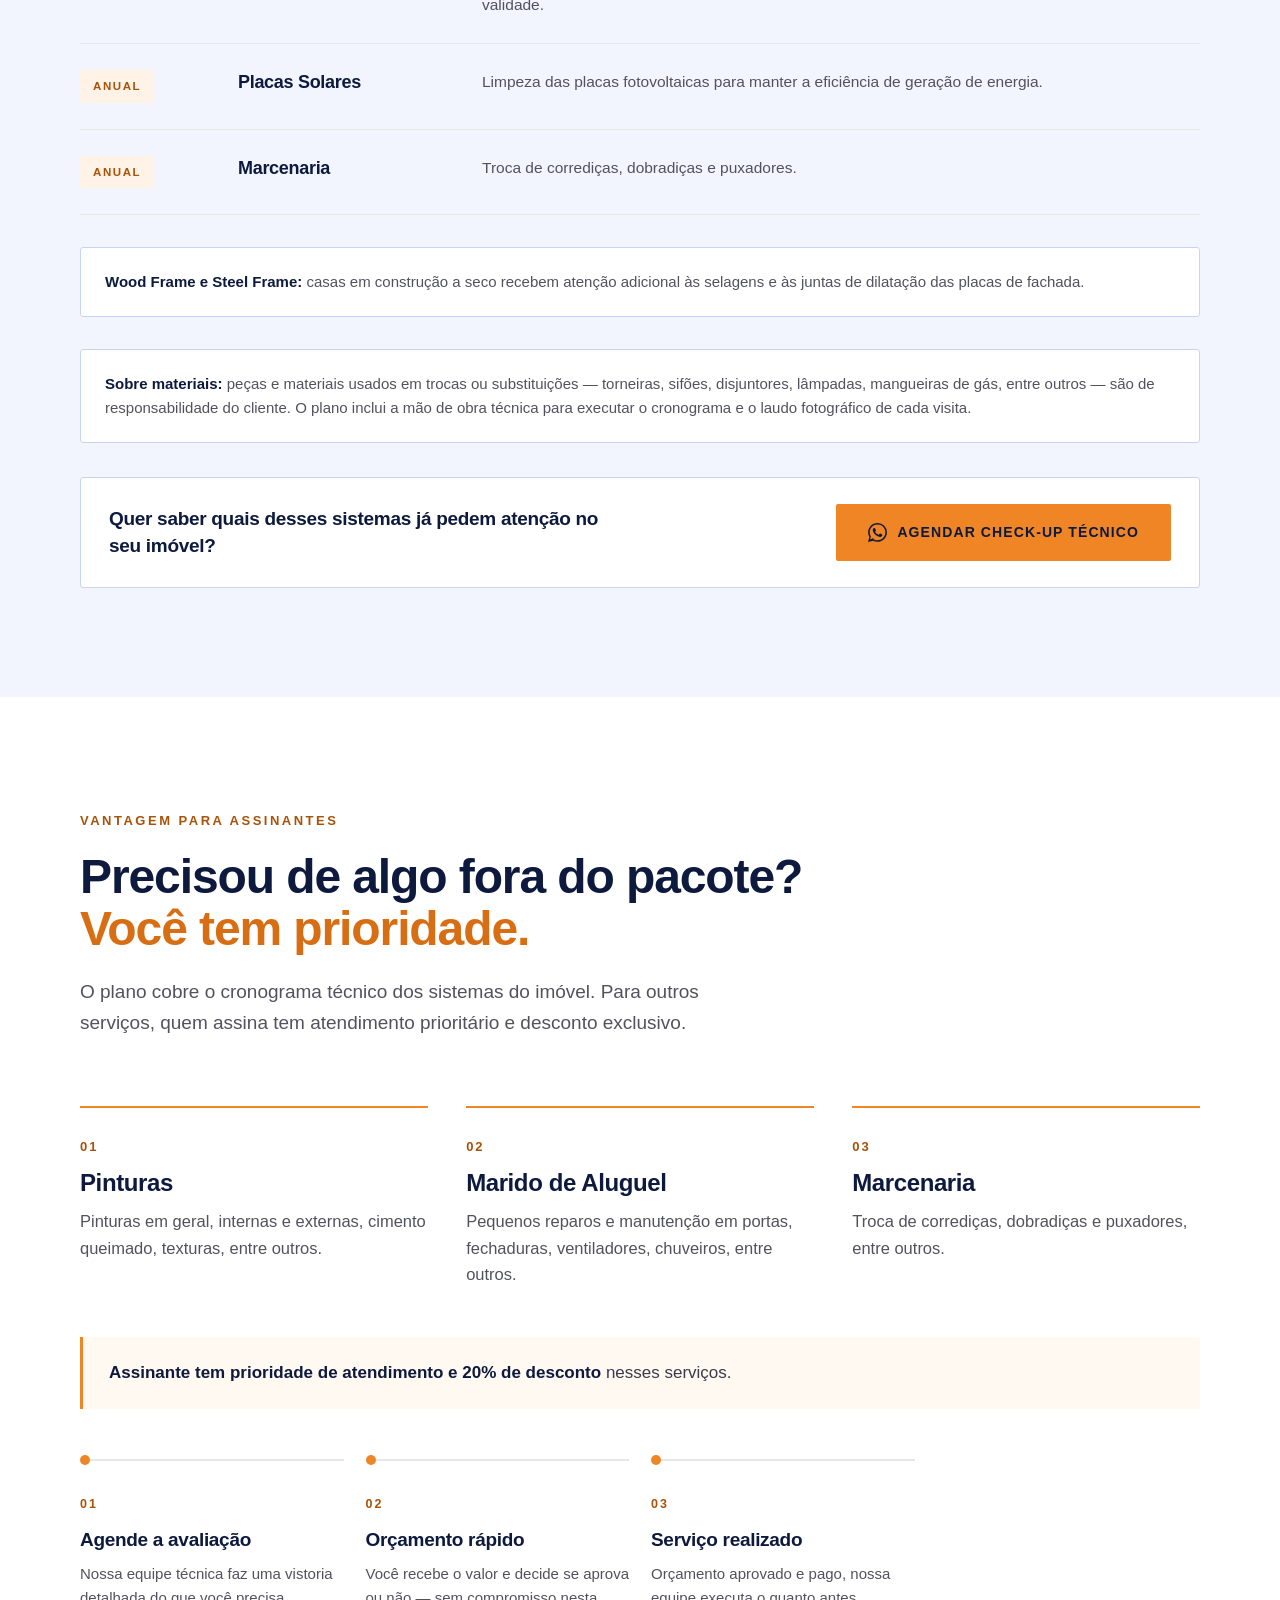
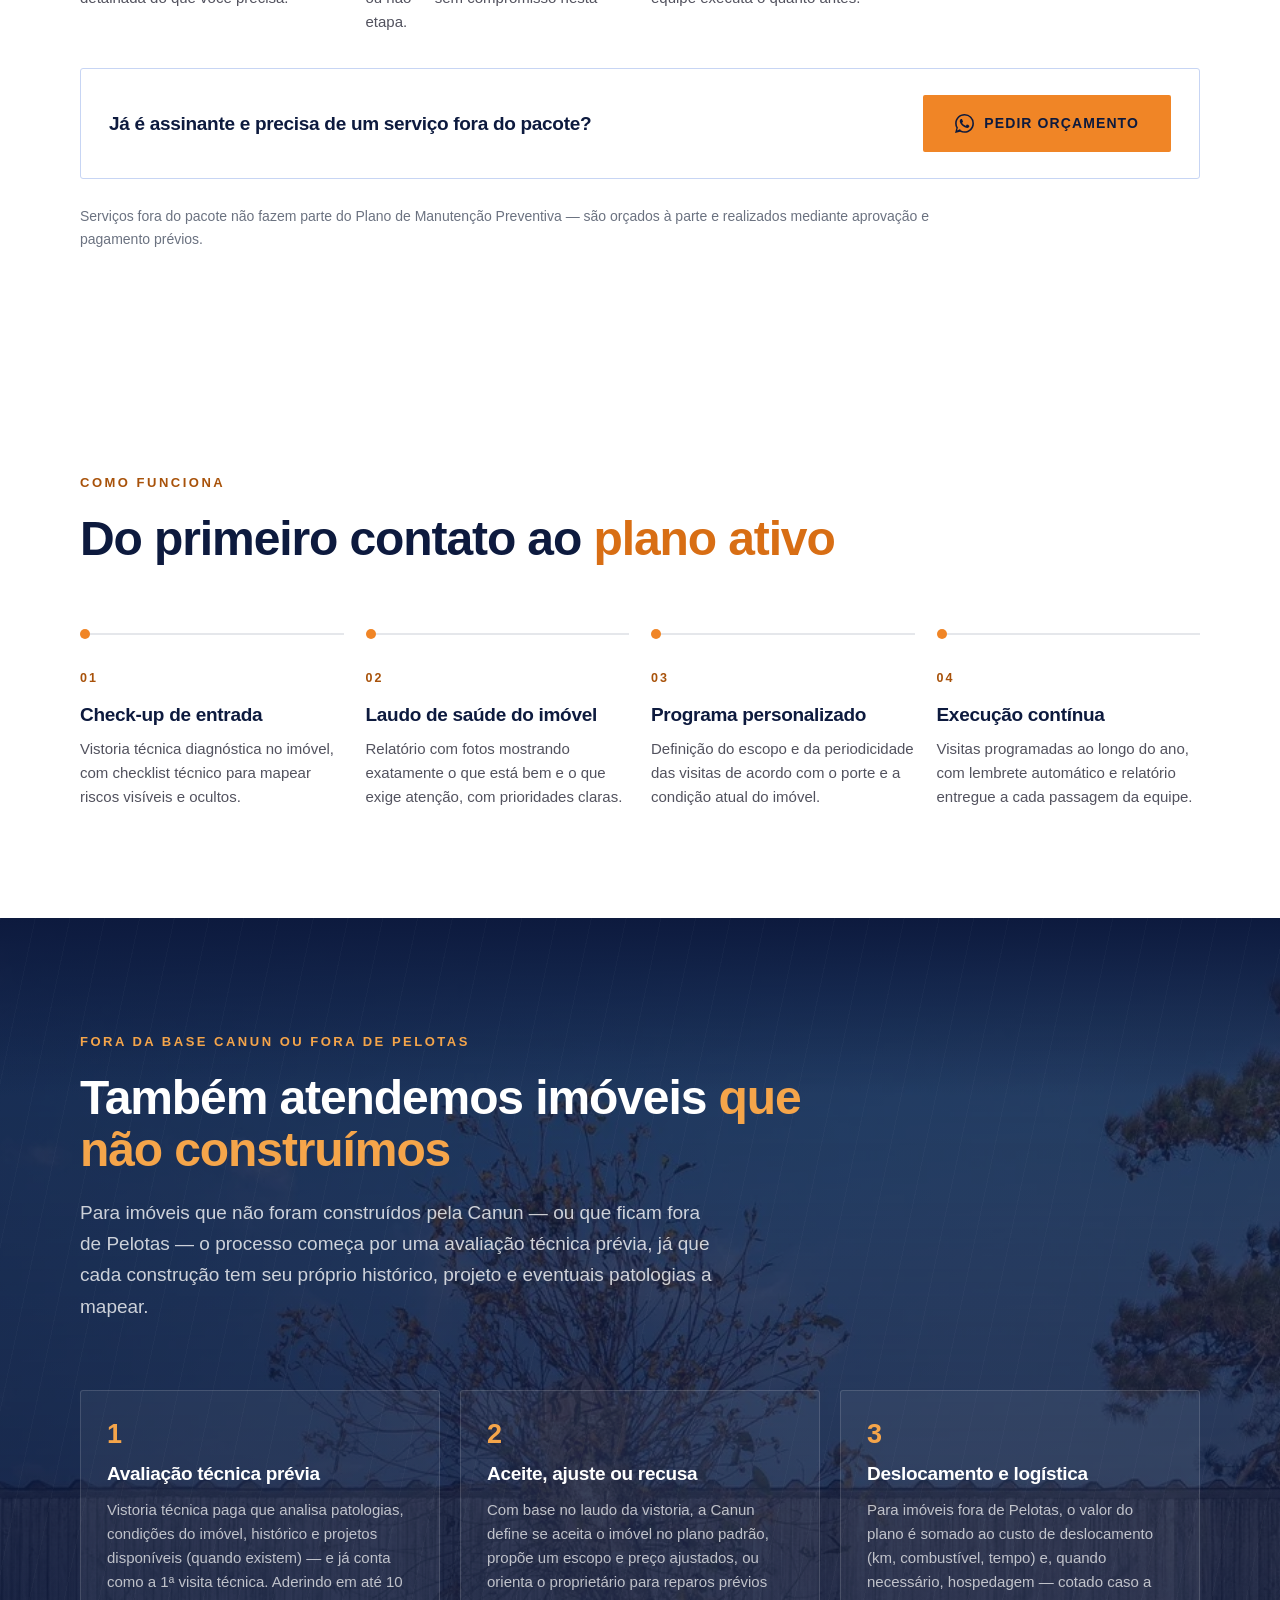
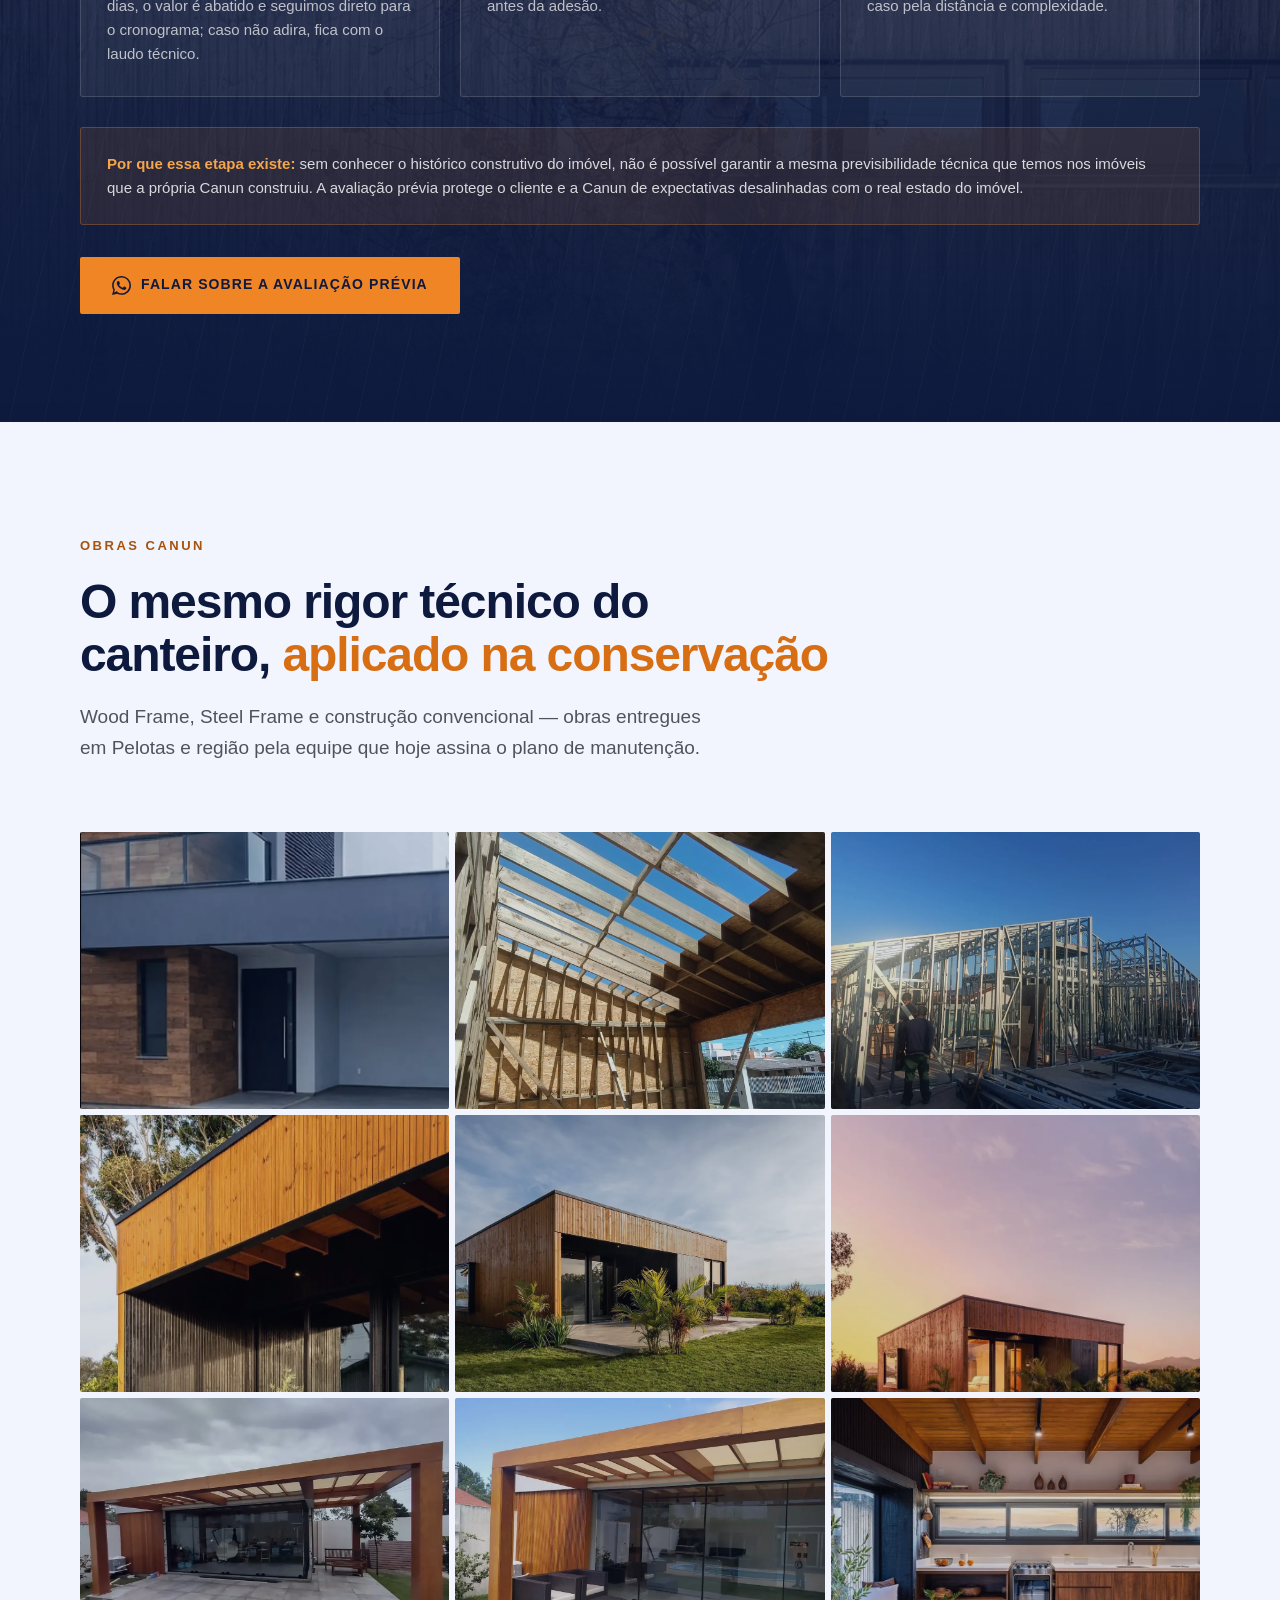
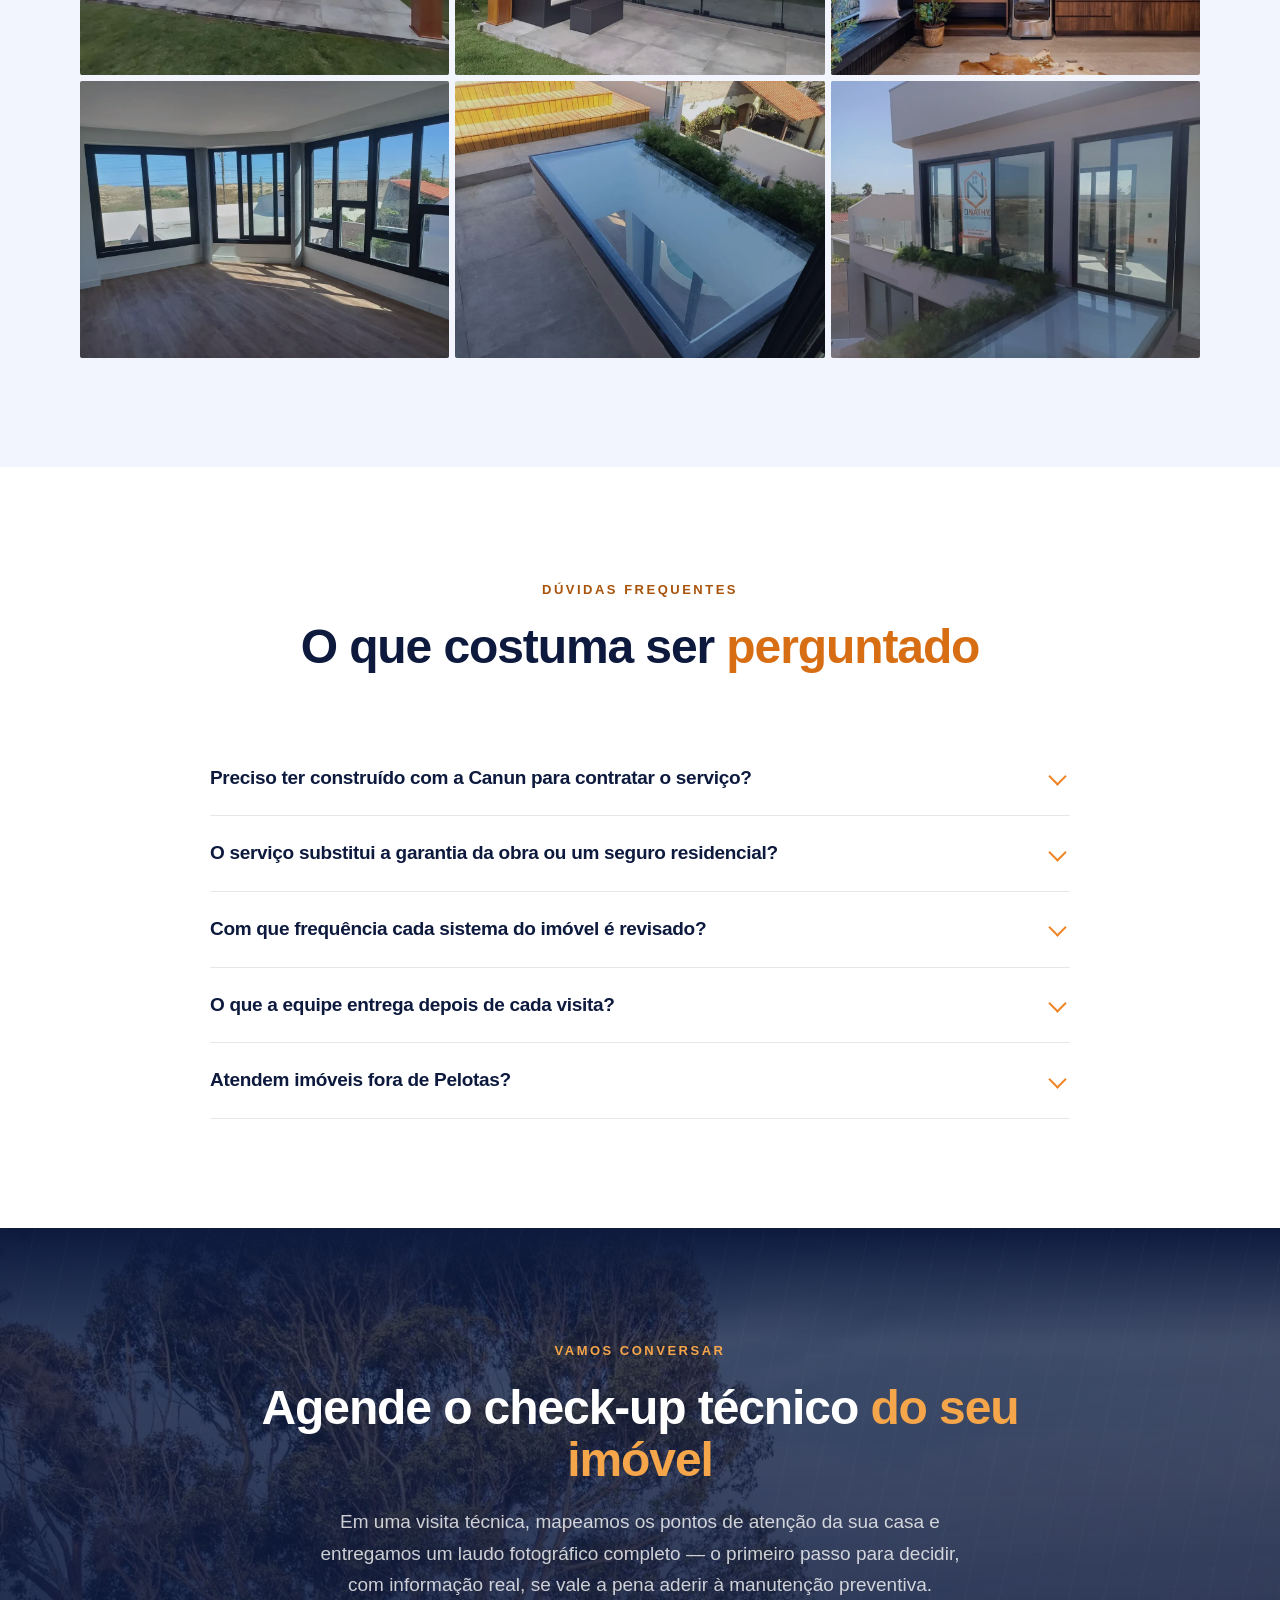
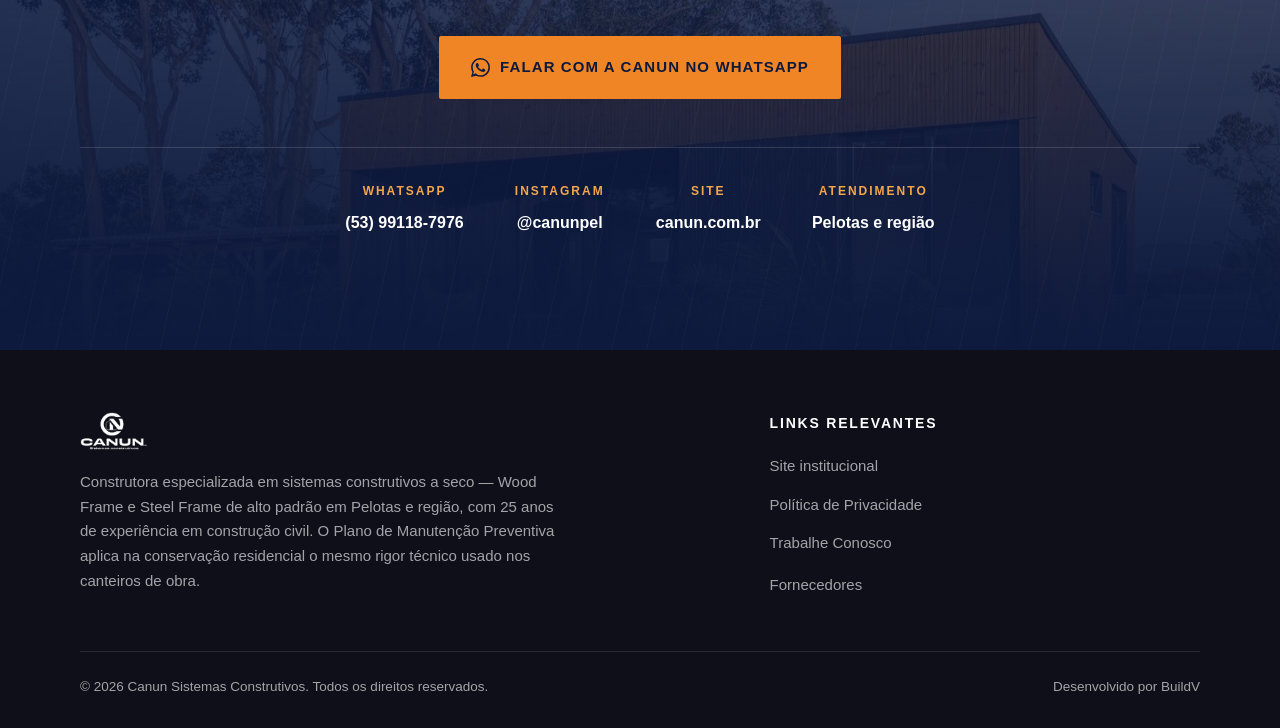
==== commit b9b109d5: "Aplica o portfólio atualizado de manutenção preventiva Revisão das 10 páginas contra a LP. Encerra o" ====
--- a/deploy-vercel/index.html
+++ b/deploy-vercel/index.html
@@ -48,9 +48,10 @@
     <nav class="nav" id="nav" aria-label="Navegação da página">
       <a href="#riscos">O que a chuva revela</a>
       <a href="#cronograma">Cronograma</a>
+      <a href="#assinantes">Assinantes</a>
       <a href="#faq">Dúvidas</a>
     </nav>
-    <a id="cta-merlin1" data-merlin aria-haspopup="dialog" class="header__cta" href="https://wa.me/5553991463131?text=Ol%C3%A1%2C%20quero%20saber%20mais%20sobre%20o%20Plano%20de%20Manuten%C3%A7%C3%A3o%20Preventiva%20da%20Canun." target="_blank" rel="noopener">
+    <a id="cta-merlin1" data-merlin aria-haspopup="dialog" class="header__cta" href="https://wa.me/5553991187976?text=Ol%C3%A1%2C%20quero%20saber%20mais%20sobre%20o%20Plano%20de%20Manuten%C3%A7%C3%A3o%20Preventiva%20da%20Canun." target="_blank" rel="noopener">
       <svg viewBox="0 0 24 24" fill="currentColor" aria-hidden="true"><path d="M.057 24l1.687-6.163a11.867 11.867 0 01-1.587-5.945C.16 5.335 5.495 0 12.05 0a11.82 11.82 0 018.413 3.488 11.82 11.82 0 013.48 8.414c-.003 6.557-5.338 11.892-11.893 11.892a11.9 11.9 0 01-5.688-1.448L.057 24zm6.597-3.807c1.676.995 3.276 1.591 5.392 1.592 5.448 0 9.886-4.434 9.889-9.885.002-5.462-4.415-9.89-9.881-9.892-5.452 0-9.887 4.434-9.889 9.884a9.86 9.86 0 001.51 5.26l-.999 3.648 3.978-1.715zm11.387-5.464c-.074-.124-.272-.198-.57-.347-.297-.149-1.758-.868-2.031-.967-.272-.099-.47-.149-.669.149-.198.297-.768.967-.941 1.165-.173.198-.347.223-.644.074-.297-.149-1.255-.462-2.39-1.475-.883-.788-1.48-1.761-1.653-2.059-.173-.297-.018-.458.13-.606.134-.133.297-.347.446-.521.151-.172.2-.296.3-.495.099-.198.05-.372-.025-.521-.075-.148-.669-1.611-.916-2.206-.242-.579-.487-.501-.669-.51l-.57-.01c-.198 0-.52.074-.792.372s-1.04 1.016-1.04 2.479 1.065 2.876 1.213 3.074c.149.198 2.095 3.2 5.076 4.487.709.306 1.263.489 1.694.626.712.226 1.36.194 1.872.118.571-.085 1.758-.719 2.006-1.413.248-.695.248-1.29.173-1.414z"/></svg>
       Falar no WhatsApp
     </a>
@@ -62,10 +63,11 @@
 <nav class="mobile-menu" id="mobileMenu" aria-label="Menu mobile">
   <a href="#riscos">O que a chuva revela</a>
   <a href="#cronograma">Cronograma técnico</a>
+  <a href="#assinantes">Vantagem para assinantes</a>
   <a href="#processo">Como funciona</a>
   <a href="#obras">Obras</a>
   <a href="#faq">Dúvidas</a>
-  <a id="cta-merlin2" data-merlin aria-haspopup="dialog" class="btn btn--primary" href="https://wa.me/5553991463131?text=Ol%C3%A1%2C%20quero%20saber%20mais%20sobre%20o%20Plano%20de%20Manuten%C3%A7%C3%A3o%20Preventiva%20da%20Canun." target="_blank" rel="noopener">
+  <a id="cta-merlin2" data-merlin aria-haspopup="dialog" class="btn btn--primary" href="https://wa.me/5553991187976?text=Ol%C3%A1%2C%20quero%20saber%20mais%20sobre%20o%20Plano%20de%20Manuten%C3%A7%C3%A3o%20Preventiva%20da%20Canun." target="_blank" rel="noopener">
     <svg viewBox="0 0 24 24" fill="currentColor" aria-hidden="true"><path d="M.057 24l1.687-6.163a11.867 11.867 0 01-1.587-5.945C.16 5.335 5.495 0 12.05 0a11.82 11.82 0 018.413 3.488 11.82 11.82 0 013.48 8.414c-.003 6.557-5.338 11.892-11.893 11.892a11.9 11.9 0 01-5.688-1.448L.057 24zm6.597-3.807c1.676.995 3.276 1.591 5.392 1.592 5.448 0 9.886-4.434 9.889-9.885.002-5.462-4.415-9.89-9.881-9.892-5.452 0-9.887 4.434-9.889 9.884a9.86 9.86 0 001.51 5.26l-.999 3.648 3.978-1.715zm11.387-5.464c-.074-.124-.272-.198-.57-.347-.297-.149-1.758-.868-2.031-.967-.272-.099-.47-.149-.669.149-.198.297-.768.967-.941 1.165-.173.198-.347.223-.644.074-.297-.149-1.255-.462-2.39-1.475-.883-.788-1.48-1.761-1.653-2.059-.173-.297-.018-.458.13-.606.134-.133.297-.347.446-.521.151-.172.2-.296.3-.495.099-.198.05-.372-.025-.521-.075-.148-.669-1.611-.916-2.206-.242-.579-.487-.501-.669-.51l-.57-.01c-.198 0-.52.074-.792.372s-1.04 1.016-1.04 2.479 1.065 2.876 1.213 3.074c.149.198 2.095 3.2 5.076 4.487.709.306 1.263.489 1.694.626.712.226 1.36.194 1.872.118.571-.085 1.758-.719 2.006-1.413.248-.695.248-1.29.173-1.414z"/></svg>
     Falar no WhatsApp
   </a>
@@ -85,7 +87,7 @@
       <h1 class="reveal" data-delay="1">Cuidar da sua casa <span class="accent">não termina na entrega das chaves.</span></h1>
       <p class="hero__sub reveal" data-delay="2">Plano de manutenção preventiva para qualquer imóvel residencial — não precisa ter sido construído ou reformado pela Canun. Visitas técnicas programadas e relatório fotográfico a cada visita, com 25 anos de experiência em construção civil.</p>
       <div class="hero__actions reveal" data-delay="3">
-        <a id="cta-merlin3" data-merlin aria-haspopup="dialog" class="btn btn--primary btn--lg" href="https://wa.me/5553991463131?text=Ol%C3%A1%2C%20quero%20agendar%20o%20check-up%20t%C3%A9cnico%20do%20meu%20im%C3%B3vel%20com%20a%20Canun." target="_blank" rel="noopener">
+        <a id="cta-merlin3" data-merlin aria-haspopup="dialog" class="btn btn--primary btn--lg" href="https://wa.me/5553991187976?text=Ol%C3%A1%2C%20quero%20agendar%20o%20check-up%20t%C3%A9cnico%20do%20meu%20im%C3%B3vel%20com%20a%20Canun." target="_blank" rel="noopener">
           <svg viewBox="0 0 24 24" fill="currentColor" aria-hidden="true"><path d="M.057 24l1.687-6.163a11.867 11.867 0 01-1.587-5.945C.16 5.335 5.495 0 12.05 0a11.82 11.82 0 018.413 3.488 11.82 11.82 0 013.48 8.414c-.003 6.557-5.338 11.892-11.893 11.892a11.9 11.9 0 01-5.688-1.448L.057 24zm6.597-3.807c1.676.995 3.276 1.591 5.392 1.592 5.448 0 9.886-4.434 9.889-9.885.002-5.462-4.415-9.89-9.881-9.892-5.452 0-9.887 4.434-9.889 9.884a9.86 9.86 0 001.51 5.26l-.999 3.648 3.978-1.715zm11.387-5.464c-.074-.124-.272-.198-.57-.347-.297-.149-1.758-.868-2.031-.967-.272-.099-.47-.149-.669.149-.198.297-.768.967-.941 1.165-.173.198-.347.223-.644.074-.297-.149-1.255-.462-2.39-1.475-.883-.788-1.48-1.761-1.653-2.059-.173-.297-.018-.458.13-.606.134-.133.297-.347.446-.521.151-.172.2-.296.3-.495.099-.198.05-.372-.025-.521-.075-.148-.669-1.611-.916-2.206-.242-.579-.487-.501-.669-.51l-.57-.01c-.198 0-.52.074-.792.372s-1.04 1.016-1.04 2.479 1.065 2.876 1.213 3.074c.149.198 2.095 3.2 5.076 4.487.709.306 1.263.489 1.694.626.712.226 1.36.194 1.872.118.571-.085 1.758-.719 2.006-1.413.248-.695.248-1.29.173-1.414z"/></svg>
           Agendar check-up técnico
         </a>
@@ -177,7 +179,7 @@
           <span class="pos-item__num">01</span>
           <div>
             <h3>Diagnóstico, não achismo</h3>
-            <p>Vistoria técnica com equipamento específico — câmera térmica, teste de corante, teste de estanqueidade. Não é uma olhada superficial.</p>
+            <p>Vistoria técnica minuciosa, com checklist específico por sistema construtivo — não é uma olhada superficial.</p>
           </div>
         </article>
         <article class="pos-item reveal" data-delay="2">
@@ -217,12 +219,12 @@
       <div class="crono__row reveal">
         <div><span class="crono__freq" data-freq="semestral">Semestral</span></div>
         <h3 class="crono__sys">Hidrossanitário</h3>
-        <p class="crono__act">Limpeza de caixas de gordura. Teste de estanqueidade em conexões aparentes e checagem de mecanismos de descarga.</p>
+        <p class="crono__act">Limpeza de caixas de gordura. Troca e manutenção de torneiras, sifões e chuveiros, e checagem de mecanismos de descarga.</p>
       </div>
       <div class="crono__row reveal">
         <div><span class="crono__freq" data-freq="anual">Anual</span></div>
         <h3 class="crono__sys">Instalações Elétricas</h3>
-        <p class="crono__act">Reaperto de conexões no quadro de distribuição. Teste de funcionamento dos disjuntores e do dispositivo DR.</p>
+        <p class="crono__act">Reaperto de bornes e conexões no quadro de distribuição. Substituição de disjuntores, revisão e troca de tomadas e lâmpadas, e teste do dispositivo DR.</p>
       </div>
       <div class="crono__row reveal">
         <div><span class="crono__freq" data-freq="anual">Anual</span></div>
@@ -239,17 +241,84 @@
         <h3 class="crono__sys">Instalações de Gás</h3>
         <p class="crono__act">Teste de estanqueidade das tubulações e troca de mangueiras e reguladores dentro do prazo de validade.</p>
       </div>
+      <div class="crono__row reveal">
+        <div><span class="crono__freq" data-freq="anual">Anual</span></div>
+        <h3 class="crono__sys">Placas Solares</h3>
+        <p class="crono__act">Limpeza das placas fotovoltaicas para manter a eficiência de geração de energia.</p>
+      </div>
+      <div class="crono__row reveal">
+        <div><span class="crono__freq" data-freq="anual">Anual</span></div>
+        <h3 class="crono__sys">Marcenaria</h3>
+        <p class="crono__act">Troca de corrediças, dobradiças e puxadores.</p>
+      </div>
     </div>
 
     <p class="crono__note reveal"><strong>Wood Frame e Steel Frame:</strong> casas em construção a seco recebem atenção adicional às selagens e às juntas de dilatação das placas de fachada.</p>
+    <p class="crono__note reveal"><strong>Sobre materiais:</strong> peças e materiais usados em trocas ou substituições — torneiras, sifões, disjuntores, lâmpadas, mangueiras de gás, entre outros — são de responsabilidade do cliente. O plano inclui a mão de obra técnica para executar o cronograma e o laudo fotográfico de cada visita.</p>
 
     <div class="crono__cta reveal">
       <p>Quer saber quais desses sistemas já pedem atenção no seu imóvel?</p>
-      <a id="cta-merlin4" data-merlin aria-haspopup="dialog" class="btn btn--primary" href="https://wa.me/5553991463131?text=Ol%C3%A1%2C%20quero%20agendar%20o%20check-up%20t%C3%A9cnico%20do%20meu%20im%C3%B3vel%20com%20a%20Canun." target="_blank" rel="noopener">
+      <a id="cta-merlin4" data-merlin aria-haspopup="dialog" class="btn btn--primary" href="https://wa.me/5553991187976?text=Ol%C3%A1%2C%20quero%20agendar%20o%20check-up%20t%C3%A9cnico%20do%20meu%20im%C3%B3vel%20com%20a%20Canun." target="_blank" rel="noopener">
         <svg viewBox="0 0 24 24" fill="currentColor" aria-hidden="true"><path d="M.057 24l1.687-6.163a11.867 11.867 0 01-1.587-5.945C.16 5.335 5.495 0 12.05 0a11.82 11.82 0 018.413 3.488 11.82 11.82 0 013.48 8.414c-.003 6.557-5.338 11.892-11.893 11.892a11.9 11.9 0 01-5.688-1.448L.057 24zm6.597-3.807c1.676.995 3.276 1.591 5.392 1.592 5.448 0 9.886-4.434 9.889-9.885.002-5.462-4.415-9.89-9.881-9.892-5.452 0-9.887 4.434-9.889 9.884a9.86 9.86 0 001.51 5.26l-.999 3.648 3.978-1.715zm11.387-5.464c-.074-.124-.272-.198-.57-.347-.297-.149-1.758-.868-2.031-.967-.272-.099-.47-.149-.669.149-.198.297-.768.967-.941 1.165-.173.198-.347.223-.644.074-.297-.149-1.255-.462-2.39-1.475-.883-.788-1.48-1.761-1.653-2.059-.173-.297-.018-.458.13-.606.134-.133.297-.347.446-.521.151-.172.2-.296.3-.495.099-.198.05-.372-.025-.521-.075-.148-.669-1.611-.916-2.206-.242-.579-.487-.501-.669-.51l-.57-.01c-.198 0-.52.074-.792.372s-1.04 1.016-1.04 2.479 1.065 2.876 1.213 3.074c.149.198 2.095 3.2 5.076 4.487.709.306 1.263.489 1.694.626.712.226 1.36.194 1.872.118.571-.085 1.758-.719 2.006-1.413.248-.695.248-1.29.173-1.414z"/></svg>
         Agendar check-up técnico
       </a>
     </div>
+  </div>
+</section>
+
+<!-- ============================ ASSINANTES ============================ -->
+<section class="section" id="assinantes">
+  <div class="container">
+    <div class="section-head reveal">
+      <span class="eyebrow">Vantagem para assinantes</span>
+      <h2 class="h2">Precisou de algo fora do pacote? <span class="accent">Você tem prioridade.</span></h2>
+      <p class="lead">O plano cobre o cronograma técnico dos sistemas do imóvel. Para outros serviços, quem assina tem atendimento prioritário e desconto exclusivo.</p>
+    </div>
+
+    <div class="extras">
+      <article class="extra reveal">
+        <span class="extra__num">01</span>
+        <h3>Pinturas</h3>
+        <p>Pinturas em geral, internas e externas, cimento queimado, texturas, entre outros.</p>
+      </article>
+      <article class="extra reveal" data-delay="1">
+        <span class="extra__num">02</span>
+        <h3>Marido de Aluguel</h3>
+        <p>Pequenos reparos e manutenção em portas, fechaduras, ventiladores, chuveiros, entre outros.</p>
+      </article>
+      <article class="extra reveal" data-delay="2">
+        <span class="extra__num">03</span>
+        <h3>Marcenaria</h3>
+        <p>Troca de corrediças, dobradiças e puxadores, entre outros.</p>
+      </article>
+    </div>
+
+    <p class="extras__perk reveal"><strong>Assinante tem prioridade de atendimento e 20% de desconto</strong> nesses serviços.</p>
+
+    <div class="steps steps--3 reveal">
+      <article class="step">
+        <span class="step__num">01</span>
+        <h3>Agende a avaliação</h3>
+        <p>Nossa equipe técnica faz uma vistoria detalhada do que você precisa.</p>
+      </article>
+      <article class="step">
+        <span class="step__num">02</span>
+        <h3>Orçamento rápido</h3>
+        <p>Você recebe o valor e decide se aprova ou não — sem compromisso nesta etapa.</p>
+      </article>
+      <article class="step">
+        <span class="step__num">03</span>
+        <h3>Serviço realizado</h3>
+        <p>Orçamento aprovado e pago, nossa equipe executa o quanto antes.</p>
+      </article>
+    </div>
+
+    <div class="crono__cta reveal">
+      <p>Já é assinante e precisa de um serviço fora do pacote?</p>
+      <a id="cta-merlin7" data-merlin aria-haspopup="dialog" class="btn btn--primary" href="https://wa.me/5553991187976?text=Ol%C3%A1%2C%20sou%20assinante%20e%20quero%20um%20or%C3%A7amento%20de%20servi%C3%A7o%20fora%20do%20pacote." target="_blank" rel="noopener"><svg viewBox="0 0 24 24" fill="currentColor" aria-hidden="true"><path d="M.057 24l1.687-6.163a11.867 11.867 0 01-1.587-5.945C.16 5.335 5.495 0 12.05 0a11.82 11.82 0 018.413 3.488 11.82 11.82 0 013.48 8.414c-.003 6.557-5.338 11.892-11.893 11.892a11.9 11.9 0 01-5.688-1.448L.057 24zm6.597-3.807c1.676.995 3.276 1.591 5.392 1.592 5.448 0 9.886-4.434 9.889-9.885.002-5.462-4.415-9.89-9.881-9.892-5.452 0-9.887 4.434-9.889 9.884a9.86 9.86 0 001.51 5.26l-.999 3.648 3.978-1.715zm11.387-5.464c-.074-.124-.272-.198-.57-.347-.297-.149-1.758-.868-2.031-.967-.272-.099-.47-.149-.669.149-.198.297-.768.967-.941 1.165-.173.198-.347.223-.644.074-.297-.149-1.255-.462-2.39-1.475-.883-.788-1.48-1.761-1.653-2.059-.173-.297-.018-.458.13-.606.134-.133.297-.347.446-.521.151-.172.2-.296.3-.495.099-.198.05-.372-.025-.521-.075-.148-.669-1.611-.916-2.206-.242-.579-.487-.501-.669-.51l-.57-.01c-.198 0-.52.074-.792.372s-1.04 1.016-1.04 2.479 1.065 2.876 1.213 3.074c.149.198 2.095 3.2 5.076 4.487.709.306 1.263.489 1.694.626.712.226 1.36.194 1.872.118.571-.085 1.758-.719 2.006-1.413.248-.695.248-1.29.173-1.414z"/></svg> Pedir orçamento</a>
+    </div>
+
+    <p class="extras__fine reveal">Serviços fora do pacote não fazem parte do Plano de Manutenção Preventiva — são orçados à parte e realizados mediante aprovação e pagamento prévios.</p>
   </div>
 </section>
 
@@ -264,7 +333,7 @@
       <article class="step reveal">
         <span class="step__num">01</span>
         <h3>Check-up de entrada</h3>
-        <p>Vistoria técnica diagnóstica no imóvel, com equipamentos específicos para mapear riscos visíveis e ocultos.</p>
+        <p>Vistoria técnica diagnóstica no imóvel, com checklist técnico para mapear riscos visíveis e ocultos.</p>
       </article>
       <article class="step reveal" data-delay="1">
         <span class="step__num">02</span>
@@ -301,7 +370,7 @@
       <article class="outside__card reveal">
         <b>1</b>
         <h3>Avaliação técnica prévia</h3>
-        <p>Vistoria paga que analisa patologias, condições do imóvel, histórico e projetos disponíveis (quando existem). O valor pode ser abatido do plano caso ele seja contratado em seguida.</p>
+        <p>Vistoria técnica paga que analisa patologias, condições do imóvel, histórico e projetos disponíveis (quando existem) — e já conta como a 1ª visita técnica. Aderindo em até 10 dias, o valor é abatido e seguimos direto para o cronograma; caso não adira, fica com o laudo técnico.</p>
       </article>
       <article class="outside__card reveal" data-delay="1">
         <b>2</b>
@@ -315,7 +384,7 @@
       </article>
     </div>
     <p class="outside__why reveal"><strong>Por que essa etapa existe:</strong> sem conhecer o histórico construtivo do imóvel, não é possível garantir a mesma previsibilidade técnica que temos nos imóveis que a própria Canun construiu. A avaliação prévia protege o cliente e a Canun de expectativas desalinhadas com o real estado do imóvel.</p>
-    <a id="cta-merlin5" data-merlin aria-haspopup="dialog" class="btn btn--primary reveal" style="margin-top:32px" href="https://wa.me/5553991463131?text=Ol%C3%A1%2C%20meu%20im%C3%B3vel%20n%C3%A3o%20foi%20constru%C3%ADdo%20pela%20Canun.%20Quero%20saber%20como%20funciona%20a%20avalia%C3%A7%C3%A3o%20t%C3%A9cnica%20pr%C3%A9via." target="_blank" rel="noopener">
+    <a id="cta-merlin5" data-merlin aria-haspopup="dialog" class="btn btn--primary reveal" style="margin-top:32px" href="https://wa.me/5553991187976?text=Ol%C3%A1%2C%20meu%20im%C3%B3vel%20n%C3%A3o%20foi%20constru%C3%ADdo%20pela%20Canun.%20Quero%20saber%20como%20funciona%20a%20avalia%C3%A7%C3%A3o%20t%C3%A9cnica%20pr%C3%A9via." target="_blank" rel="noopener">
       <svg viewBox="0 0 24 24" fill="currentColor" aria-hidden="true"><path d="M.057 24l1.687-6.163a11.867 11.867 0 01-1.587-5.945C.16 5.335 5.495 0 12.05 0a11.82 11.82 0 018.413 3.488 11.82 11.82 0 013.48 8.414c-.003 6.557-5.338 11.892-11.893 11.892a11.9 11.9 0 01-5.688-1.448L.057 24zm6.597-3.807c1.676.995 3.276 1.591 5.392 1.592 5.448 0 9.886-4.434 9.889-9.885.002-5.462-4.415-9.89-9.881-9.892-5.452 0-9.887 4.434-9.889 9.884a9.86 9.86 0 001.51 5.26l-.999 3.648 3.978-1.715zm11.387-5.464c-.074-.124-.272-.198-.57-.347-.297-.149-1.758-.868-2.031-.967-.272-.099-.47-.149-.669.149-.198.297-.768.967-.941 1.165-.173.198-.347.223-.644.074-.297-.149-1.255-.462-2.39-1.475-.883-.788-1.48-1.761-1.653-2.059-.173-.297-.018-.458.13-.606.134-.133.297-.347.446-.521.151-.172.2-.296.3-.495.099-.198.05-.372-.025-.521-.075-.148-.669-1.611-.916-2.206-.242-.579-.487-.501-.669-.51l-.57-.01c-.198 0-.52.074-.792.372s-1.04 1.016-1.04 2.479 1.065 2.876 1.213 3.074c.149.198 2.095 3.2 5.076 4.487.709.306 1.263.489 1.694.626.712.226 1.36.194 1.872.118.571-.085 1.758-.719 2.006-1.413.248-.695.248-1.29.173-1.414z"/></svg>
       Falar sobre a avaliação prévia
     </a>
@@ -389,11 +458,11 @@
       </details>
       <details>
         <summary>Com que frequência cada sistema do imóvel é revisado?</summary>
-        <div class="faq__body">Cobertura, calhas e hidrossanitário são revisados semestralmente; instalações elétricas, fachadas, pintura e impermeabilização, anualmente; e instalações de gás, a cada dois anos. Casas em Wood Frame e Steel Frame recebem atenção adicional às selagens e às juntas de dilatação das placas de fachada.</div>
+        <div class="faq__body">Cobertura, calhas e hidrossanitário são revisados semestralmente; instalações elétricas, fachadas e pintura, impermeabilização, instalações de gás, placas solares e marcenaria, anualmente. Casas em Wood Frame e Steel Frame recebem atenção adicional às selagens e às juntas de dilatação das placas de fachada.</div>
       </details>
       <details>
         <summary>O que a equipe entrega depois de cada visita?</summary>
-        <div class="faq__body">Cada visita gera um laudo com fotos e apontamentos claros: o que está bom, o que precisa de atenção e o prazo para agir. A vistoria usa equipamento específico — câmera térmica, teste de corante e teste de estanqueidade — e não uma olhada superficial.</div>
+        <div class="faq__body">Cada visita gera um laudo com fotos e apontamentos claros: o que está bom, o que precisa de atenção e o prazo para agir. A vistoria segue um checklist específico por sistema construtivo — e não uma olhada superficial.</div>
       </details>
       <details>
         <summary>Atendem imóveis fora de Pelotas?</summary>
@@ -412,13 +481,13 @@
   <div class="container">
     <span class="eyebrow is-centered reveal">Vamos conversar</span>
     <h2 class="h2 reveal" data-delay="1">Agende o check-up técnico <span class="accent">do seu imóvel</span></h2>
-    <p class="lead reveal" data-delay="2">Em uma visita, mapeamos os pontos de atenção da sua casa e mostramos exatamente onde um plano de manutenção preventiva evita prejuízo — sem compromisso.</p>
-    <a id="cta-merlin6" data-merlin aria-haspopup="dialog" class="btn btn--primary btn--lg reveal" data-delay="3" href="https://wa.me/5553991463131?text=Ol%C3%A1%2C%20quero%20agendar%20o%20check-up%20t%C3%A9cnico%20do%20meu%20im%C3%B3vel%20com%20a%20Canun." target="_blank" rel="noopener">
+    <p class="lead reveal" data-delay="2">Em uma visita técnica, mapeamos os pontos de atenção da sua casa e entregamos um laudo fotográfico completo — o primeiro passo para decidir, com informação real, se vale a pena aderir à manutenção preventiva.</p>
+    <a id="cta-merlin6" data-merlin aria-haspopup="dialog" class="btn btn--primary btn--lg reveal" data-delay="3" href="https://wa.me/5553991187976?text=Ol%C3%A1%2C%20quero%20agendar%20o%20check-up%20t%C3%A9cnico%20do%20meu%20im%C3%B3vel%20com%20a%20Canun." target="_blank" rel="noopener">
       <svg viewBox="0 0 24 24" fill="currentColor" aria-hidden="true"><path d="M.057 24l1.687-6.163a11.867 11.867 0 01-1.587-5.945C.16 5.335 5.495 0 12.05 0a11.82 11.82 0 018.413 3.488 11.82 11.82 0 013.48 8.414c-.003 6.557-5.338 11.892-11.893 11.892a11.9 11.9 0 01-5.688-1.448L.057 24zm6.597-3.807c1.676.995 3.276 1.591 5.392 1.592 5.448 0 9.886-4.434 9.889-9.885.002-5.462-4.415-9.89-9.881-9.892-5.452 0-9.887 4.434-9.889 9.884a9.86 9.86 0 001.51 5.26l-.999 3.648 3.978-1.715zm11.387-5.464c-.074-.124-.272-.198-.57-.347-.297-.149-1.758-.868-2.031-.967-.272-.099-.47-.149-.669.149-.198.297-.768.967-.941 1.165-.173.198-.347.223-.644.074-.297-.149-1.255-.462-2.39-1.475-.883-.788-1.48-1.761-1.653-2.059-.173-.297-.018-.458.13-.606.134-.133.297-.347.446-.521.151-.172.2-.296.3-.495.099-.198.05-.372-.025-.521-.075-.148-.669-1.611-.916-2.206-.242-.579-.487-.501-.669-.51l-.57-.01c-.198 0-.52.074-.792.372s-1.04 1.016-1.04 2.479 1.065 2.876 1.213 3.074c.149.198 2.095 3.2 5.076 4.487.709.306 1.263.489 1.694.626.712.226 1.36.194 1.872.118.571-.085 1.758-.719 2.006-1.413.248-.695.248-1.29.173-1.414z"/></svg>
       Falar com a Canun no WhatsApp
     </a>
     <div class="cta-channels reveal" data-delay="4">
-      <div><b>WhatsApp</b><a href="https://wa.me/5553991463131" target="_blank" rel="noopener">(53) 99146-3131</a></div>
+      <div><b>WhatsApp</b><a href="https://wa.me/5553991187976" target="_blank" rel="noopener">(53) 99118-7976</a></div>
       <div><b>Instagram</b><a href="https://www.instagram.com/canunpel/" target="_blank" rel="noopener">@canunpel</a></div>
       <div><b>Site</b><a href="https://canun.com.br" target="_blank" rel="noopener">canun.com.br</a></div>
       <div><b>Atendimento</b><span>Pelotas e região</span></div>
@@ -502,7 +571,7 @@
       <p>Os dados são mantidos pelo tempo necessário ao atendimento e às obrigações legais, protegidos por medidas técnicas e administrativas razoáveis contra acesso não autorizado.</p>
 
       <h3>5. Seus direitos (LGPD)</h3>
-      <p>Você pode solicitar a qualquer momento a confirmação do tratamento, o acesso, a correção, a anonimização, a portabilidade ou a exclusão dos seus dados, além de revogar o consentimento. Basta entrar em contato pelo WhatsApp <strong>(53) 99146-3131</strong>.</p>
+      <p>Você pode solicitar a qualquer momento a confirmação do tratamento, o acesso, a correção, a anonimização, a portabilidade ou a exclusão dos seus dados, além de revogar o consentimento. Basta entrar em contato pelo WhatsApp <strong>(53) 99118-7976</strong>.</p>
 
       <h3>6. Cookies</h3>
       <p>Utilizamos cookies estritamente necessários ao funcionamento da página e, com seu consentimento, cookies de análise de tráfego. Você pode recusar os cookies não essenciais a qualquer momento por meio do aviso exibido ao acessar a página.</p>
--- a/deploy-vercel/styles.css
+++ b/deploy-vercel/styles.css
@@ -394,6 +394,32 @@
   padding: 22px 24px; line-height: 1.6;
 }
 .crono__note strong { color: var(--blue-950); }
+
+/* ============================ ASSINANTES ============================ */
+.extras { display: grid; grid-template-columns: repeat(3, minmax(0, 1fr)); gap: clamp(24px, 3vw, 40px); }
+.extra { padding-top: 24px; border-top: 2px solid var(--orange-500); }
+.extra__num { font-size: 13px; font-weight: 700; letter-spacing: 2px; color: var(--orange-800); }
+.extra h3 { font-size: clamp(20px, 2vw, 24px); color: var(--blue-950); margin-top: 10px; letter-spacing: -.4px; line-height: 1.2; }
+.extra p { font-size: clamp(15px, 1.4vw, 16.5px); color: var(--gray-600); margin-top: 10px; line-height: 1.6; }
+
+.extras__perk {
+  margin-top: clamp(34px, 4vw, 50px);
+  padding: 22px 26px; border-left: 3px solid var(--orange-500);
+  background: var(--orange-50); border-radius: 0 var(--r-md) var(--r-md) 0;
+  font-size: clamp(15.5px, 1.5vw, 17px); color: var(--gray-700); line-height: 1.6;
+}
+.extras__perk strong { color: var(--blue-950); }
+
+.steps--3 { grid-template-columns: repeat(3, minmax(0, 1fr)); margin-top: clamp(34px, 4vw, 50px); }
+
+.extras__fine {
+  margin-top: 26px; font-size: 14px; color: var(--gray-500);
+  line-height: 1.6; max-width: 900px;
+}
+
+@media (max-width: 860px) {
+  .extras, .steps--3 { grid-template-columns: 1fr; gap: 26px; }
+}
 
 /* ============================ PROCESSO ============================ */
 .steps { display: grid; grid-template-columns: repeat(4, minmax(0, 1fr)); gap: 22px; }
